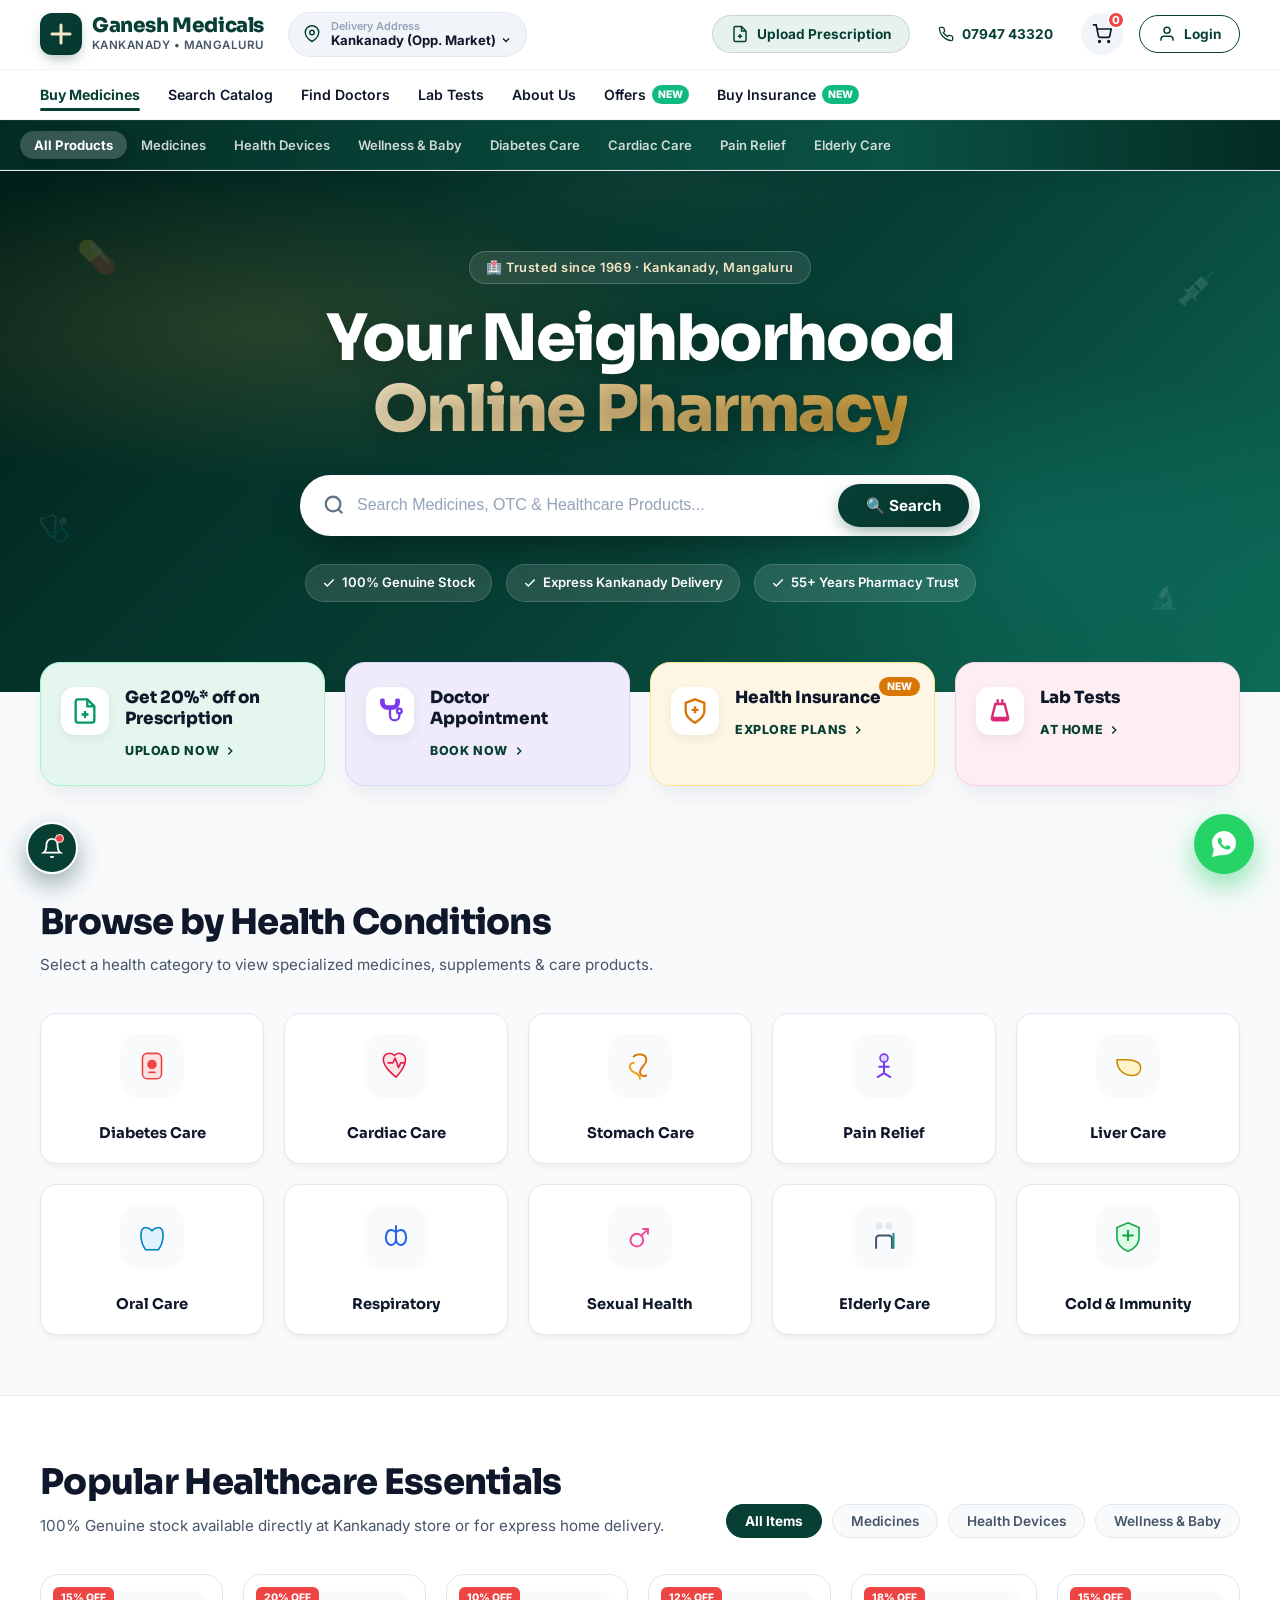
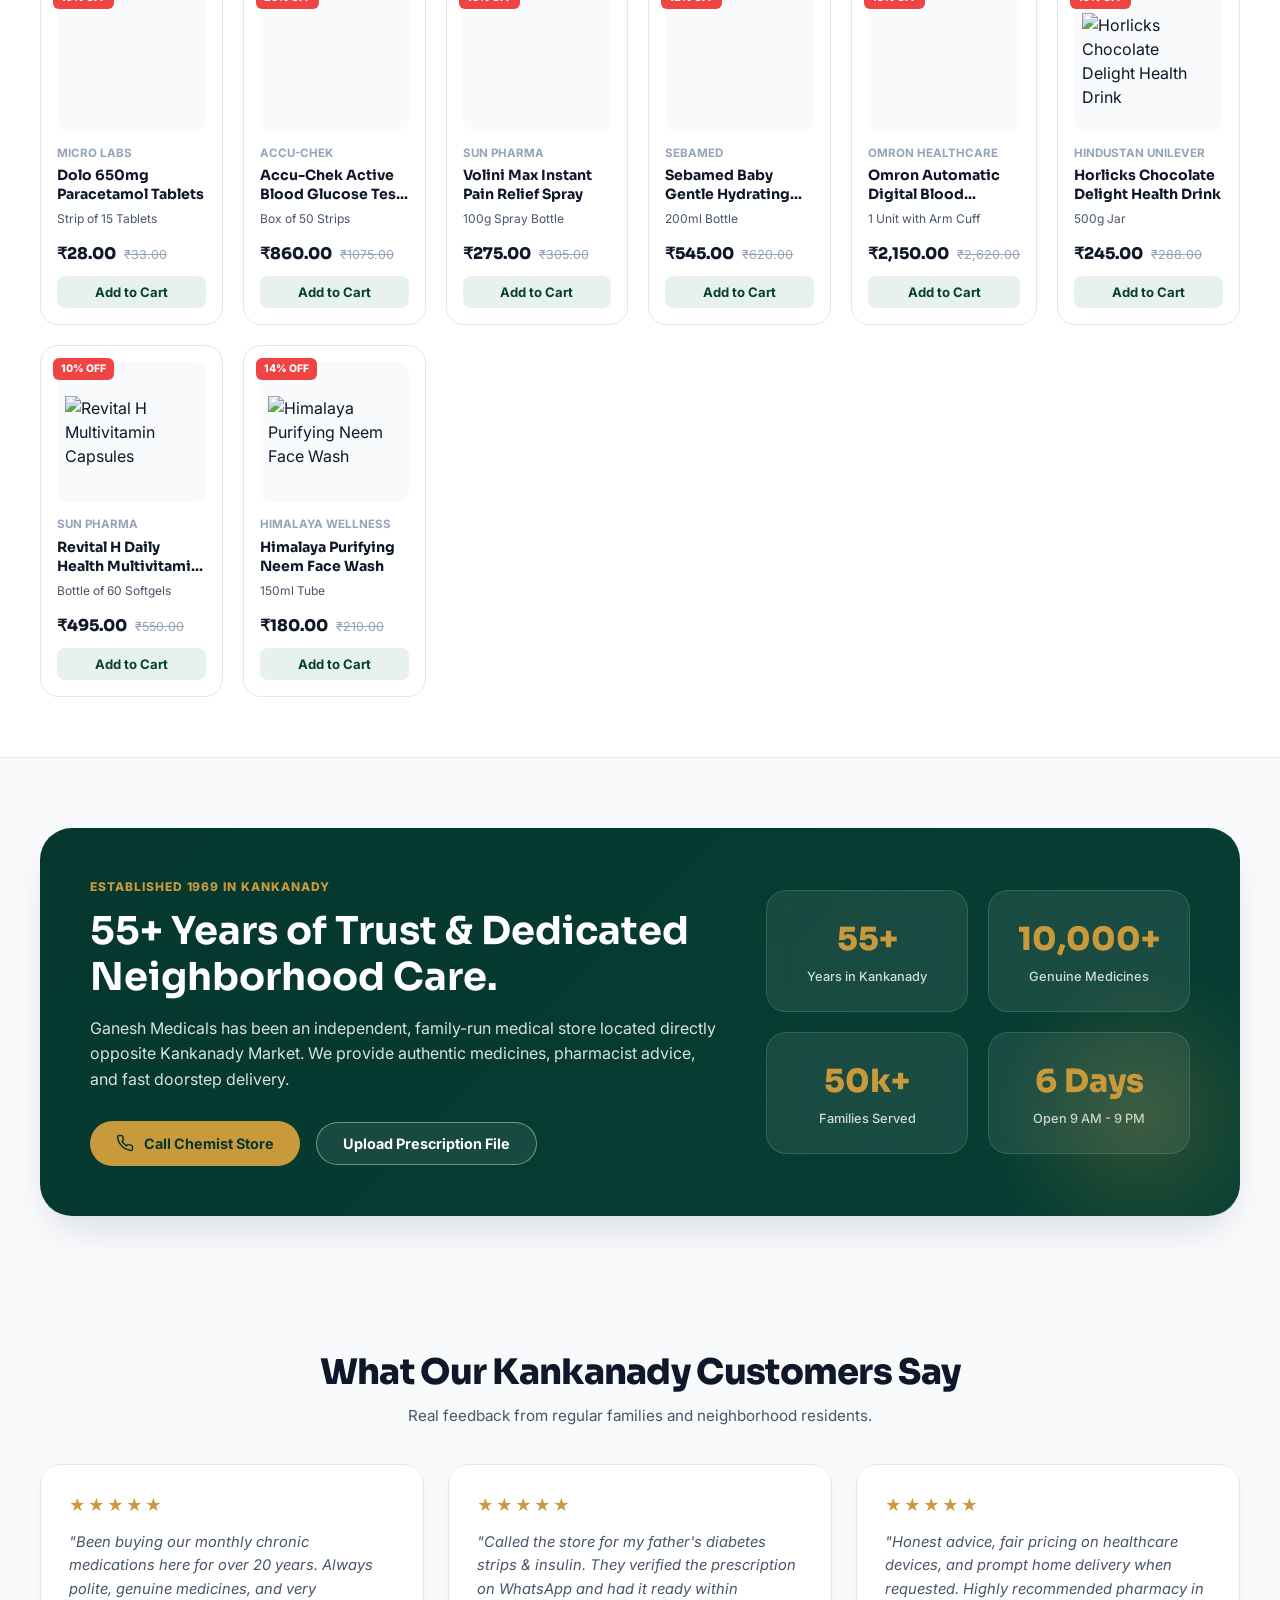
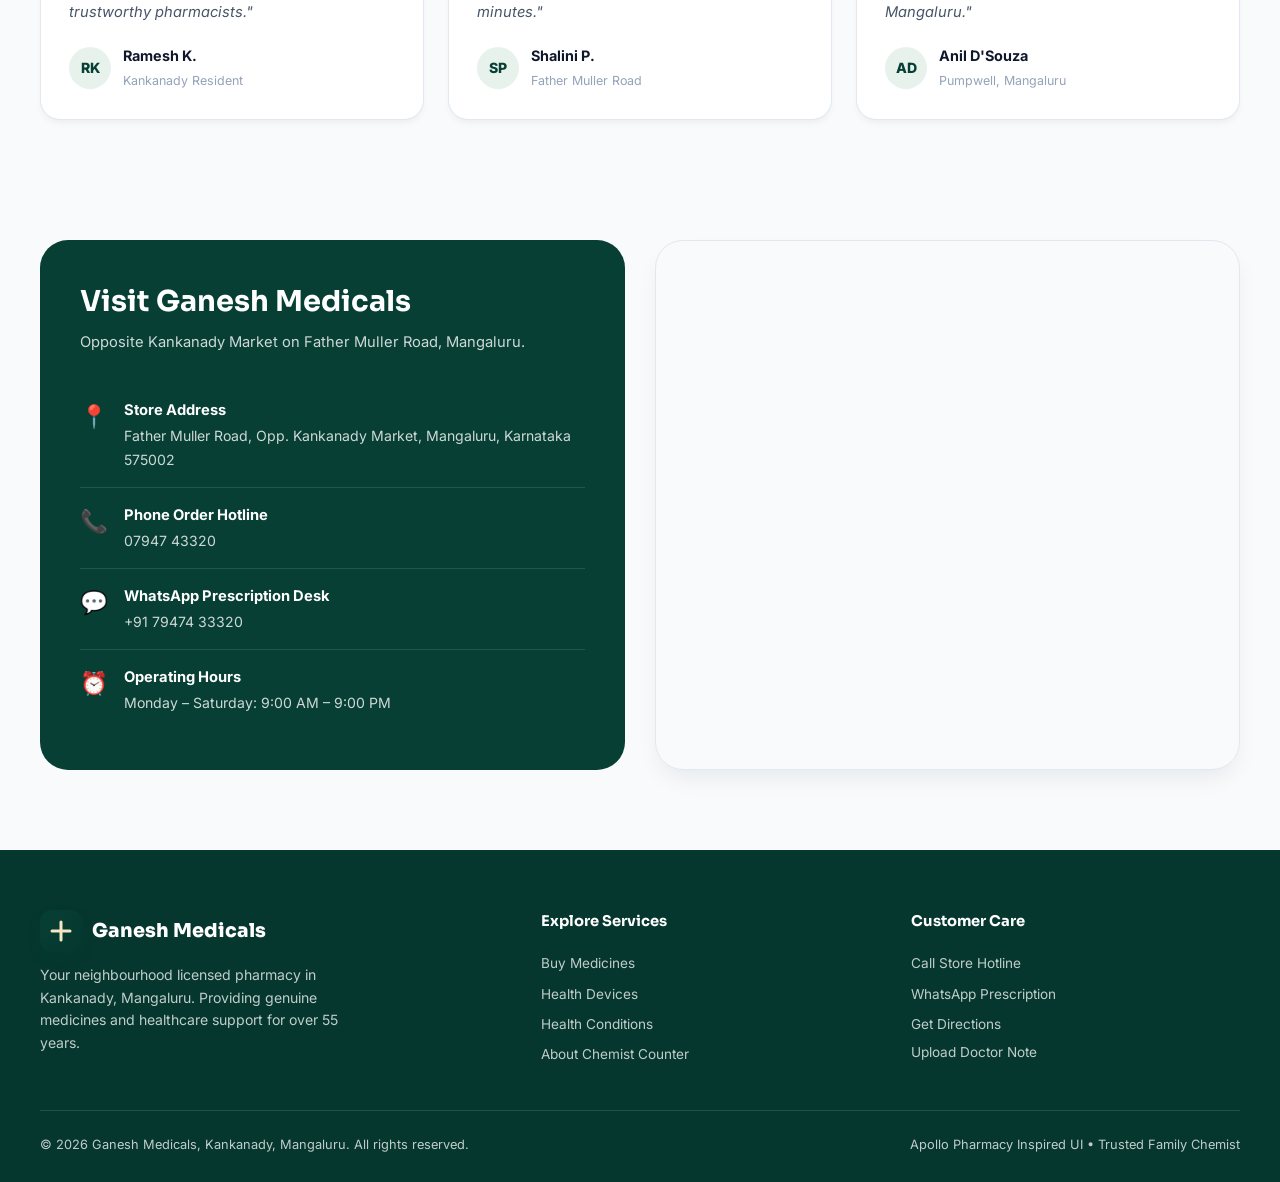
==== index.html @ 4dfae245 "Standalone Ganesh Medicals repository" ====
<!DOCTYPE html>
<html lang="en">
<head>
<meta charset="UTF-8">
<meta name="viewport" content="width=device-width, initial-scale=1.0">
<title>Ganesh Medicals | Online Pharmacy Kankanady, Mangaluru</title>
<meta name="description" content="Ganesh Medicals - Genuine medicines, prescription upload, lab tests & health care essentials in Kankanady, Mangaluru for over 55 years.">
<link rel="preconnect" href="https://fonts.googleapis.com">
<link rel="preconnect" href="https://fonts.gstatic.com" crossorigin>
<link href="https://fonts.googleapis.com/css2?family=Sora:wght@400;500;600;700;800&family=Inter:wght@400;500;600;700&display=swap" rel="stylesheet">
<link rel="stylesheet" href="css/style.css">
</head>
<body>

<!-- Page top scroll progress bar -->
<div class="scroll-progress" id="progress"></div>

<!-- Toast Container for Notifications -->
<div class="toast-container" id="toastContainer"></div>

<!-- ================= TOP HEADER NAVIGATION ================= -->
<header id="siteHeader">
  <!-- Top Utility Bar -->
  <div class="top-nav-bar">
    <div class="container top-nav-container">
      <div class="brand-group">
        <a href="#home" class="logo">
          <div class="logo-mark">
            <svg viewBox="0 0 24 24" fill="none"><path d="M12 3v18M3 12h18" stroke="#F4E6C4" stroke-width="3" stroke-linecap="round"/></svg>
          </div>
          <div class="logo-text">
            <span class="logo-title">Ganesh Medicals</span>
            <span class="logo-subtitle">Kankanady • Mangaluru</span>
          </div>
        </a>

        <!-- Location Dropdown Selector -->
        <button class="location-picker" id="openLocationModalBtn" aria-label="Select Delivery Address">
          <div class="loc-icon">
            <svg width="18" height="18" viewBox="0 0 24 24" fill="none" stroke="currentColor" stroke-width="2"><path d="M21 10c0 7-9 12-9 12s-9-5-9-12a9 9 0 0 1 18 0z"/><circle cx="12" cy="10" r="3"/></svg>
          </div>
          <div class="loc-text">
            <span class="loc-label">Delivery Address</span>
            <span class="loc-value" id="currentLocationName">Kankanady (Opp. Market) <svg width="12" height="12" viewBox="0 0 24 24" fill="none" stroke="currentColor" stroke-width="2.5"><path d="M6 9l6 6 6-6"/></svg></span>
          </div>
        </button>
      </div>

      <!-- Right Header Actions -->
      <div class="header-actions">
        <button class="action-btn upload-rx-head-btn" id="openRxModalBtnTop">
          <svg width="18" height="18" viewBox="0 0 24 24" fill="none" stroke="currentColor" stroke-width="2"><path d="M14 2H6a2 2 0 0 0-2 2v16a2 2 0 0 0 2 2h12a2 2 0 0 0 2-2V8z"/><polyline points="14 2 14 8 20 8"/><line x1="12" y1="18" x2="12" y2="12"/><line x1="9" y1="15" x2="15" y2="15"/></svg>
          <span>Upload Prescription</span>
        </button>

        <a href="tel:07947433320" class="header-phone">
          <svg width="16" height="16" viewBox="0 0 24 24" fill="none" stroke="currentColor" stroke-width="2"><path d="M22 16.92v3a2 2 0 0 1-2.18 2 19.79 19.79 0 0 1-8.63-3.07 19.5 19.5 0 0 1-6-6 19.79 19.79 0 0 1-3.07-8.67A2 2 0 0 1 4.11 2h3a2 2 0 0 1 2 1.72c.127.96.361 1.903.7 2.81a2 2 0 0 1-.45 2.11L8.09 9.91a16 16 0 0 0 6 6l1.27-1.27a2 2 0 0 1 2.11-.45c.907.339 1.85.573 2.81.7A2 2 0 0 1 22 16.92z"/></svg>
          <span>07947 43320</span>
        </a>

        <button class="cart-btn" id="cartBtn" aria-label="Shopping Cart">
          <svg width="20" height="20" viewBox="0 0 24 24" fill="none" stroke="currentColor" stroke-width="2"><circle cx="9" cy="21" r="1"/><circle cx="20" cy="21" r="1"/><path d="M1 1h4l2.68 13.39a2 2 0 0 0 2 1.61h9.72a2 2 0 0 0 2-1.61L23 6H6"/></svg>
          <span class="cart-count" id="cartCount">0</span>
        </button>

        <button class="login-btn" id="loginBtn">
          <svg width="18" height="18" viewBox="0 0 24 24" fill="none" stroke="currentColor" stroke-width="2"><path d="M20 21v-2a4 4 0 0 0-4-4H8a4 4 0 0 0-4 4v2"/><circle cx="12" cy="7" r="4"/></svg>
          <span>Login</span>
        </button>

        <button class="burger" id="burger" aria-label="Toggle Navigation Menu">
          <span></span><span></span><span></span>
        </button>
      </div>
    </div>
  </div>

  <!-- Primary Links Navigation -->
  <div class="main-nav-bar">
    <div class="container">
      <nav class="nav-links" id="navLinks">
        <a href="#home" class="nav-item active">Buy Medicines</a>
        <a href="search.html" class="nav-item">Search Catalog</a>
        <a href="#consult" class="nav-item" id="navDoctorBtn">Find Doctors</a>
        <a href="#labtests" class="nav-item" id="navLabBtn">Lab Tests</a>
        <a href="#whyus" class="nav-item">About Us</a>
        <a href="#offers" class="nav-item" id="navOffersBtn">Offers <span class="badge-pill">New</span></a>
        <a href="#insurance" class="nav-item" id="navInsuranceBtn">Buy Insurance <span class="badge-pill">New</span></a>
      </nav>
    </div>
  </div>

  <!-- Category Sub-Bar Ribbon -->
  <div class="category-strip">
    <div class="container strip-container">
      <div class="strip-scroll" id="stripCategories">
        <button class="strip-item active" data-filter="all">All Products</button>
        <button class="strip-item" data-filter="medicines">Medicines</button>
        <button class="strip-item" data-filter="devices">Health Devices</button>
        <button class="strip-item" data-filter="wellness">Wellness &amp; Baby</button>
        <button class="strip-item" data-filter="Diabetes Care">Diabetes Care</button>
        <button class="strip-item" data-filter="Cardiac Care">Cardiac Care</button>
        <button class="strip-item" data-filter="Pain Relief">Pain Relief</button>
        <button class="strip-item" data-filter="Elderly Care">Elderly Care</button>
      </div>
    </div>
  </div>
</header>


<!-- ================= HERO SECTION ================= -->
<section class="apollo-hero" id="home">
  <div class="hero-bg-overlay"></div>
  <!-- Floating Decorative Pills -->
  <div class="hero-float-pill pill-1">💊</div>
  <div class="hero-float-pill pill-2">🩺</div>
  <div class="hero-float-pill pill-3">💉</div>
  <div class="hero-float-pill pill-4">🔬</div>
  <div class="container hero-container">
    <!-- Center Hero Content & Search -->
    <div class="hero-center-content">
      <div class="hero-eyebrow">🏥 Trusted since 1969 · Kankanady, Mangaluru</div>
      <h1 class="hero-heading">Your Neighborhood<br><span class="hero-heading-accent">Online Pharmacy</span></h1>
      
      <!-- Signature Large Search Bar -->
      <div class="search-box-wrapper">
        <div class="search-input-group">
          <div class="search-icon">
            <svg width="22" height="22" viewBox="0 0 24 24" fill="none" stroke="#64748B" stroke-width="2.5"><circle cx="11" cy="11" r="8"/><line x1="21" y1="21" x2="16.65" y2="16.65"/></svg>
          </div>
          <input type="text" id="medicineSearchInput" autocomplete="off" placeholder="Search Medicines, OTC &amp; Healthcare Products..." aria-label="Search Medicines">
          <button class="search-clear-btn" id="searchClearBtn" style="display:none;" aria-label="Clear Search">&times;</button>
          <button class="search-submit-btn" id="searchSubmitBtn">🔍 Search</button>
        </div>

        <!-- Live Search Autocomplete Popup -->
        <div class="search-dropdown-results" id="searchResultsDrop">
          <div class="search-results-header">Popular Searches</div>
          <div class="search-result-item" data-query="Dolo 650mg Paracetamol">
            <div class="item-icon">💊</div>
            <div class="item-info"><strong>Dolo 650mg Paracetamol</strong><span>Pain &amp; Fever Relief</span></div>
            <span class="item-tag">Prescription</span>
          </div>
          <div class="search-result-item" data-query="Accu-Chek Active Glucose Test Strips">
            <div class="item-icon">💉</div>
            <div class="item-info"><strong>Accu-Chek Sugar Test Strips</strong><span>Diabetes Monitor</span></div>
            <span class="item-tag">Device</span>
          </div>
          <div class="search-result-item" data-query="Volini Max Instant Pain Relief Spray">
            <div class="item-icon">🦵</div>
            <div class="item-info"><strong>Volini Pain Relief Spray</strong><span>Muscle &amp; Joint Care</span></div>
            <span class="item-tag">OTC</span>
          </div>
          <div class="search-result-item" data-query="Horlicks Chocolate Delight Health Drink">
            <div class="item-icon">🥛</div>
            <div class="item-info"><strong>Horlicks Health Drink</strong><span>Nutrition Supplement</span></div>
            <span class="item-tag">Wellness</span>
          </div>
          <div class="search-result-item" data-query="Sebamed Baby Gentle Hydrating Lotion">
            <div class="item-icon">🍼</div>
            <div class="item-info"><strong>Sebamed Baby Lotion 200ml</strong><span>Baby Care</span></div>
            <span class="item-tag">Baby Care</span>
          </div>
        </div>
      </div>

      <!-- Trust Badges Strip -->
      <div class="hero-trust-pills">
        <span class="trust-pill"><svg width="14" height="14" viewBox="0 0 24 24" fill="none" stroke="currentColor" stroke-width="2.5"><polyline points="20 6 9 17 4 12"/></svg> 100% Genuine Stock</span>
        <span class="trust-pill"><svg width="14" height="14" viewBox="0 0 24 24" fill="none" stroke="currentColor" stroke-width="2.5"><polyline points="20 6 9 17 4 12"/></svg> Express Kankanady Delivery</span>
        <span class="trust-pill"><svg width="14" height="14" viewBox="0 0 24 24" fill="none" stroke="currentColor" stroke-width="2.5"><polyline points="20 6 9 17 4 12"/></svg> 55+ Years Pharmacy Trust</span>
      </div>
    </div>

  </div>
</section>


<!-- ================= 4 QUICK ACTION CARDS ================= -->
<section class="quick-actions-section">
  <div class="container">
    <div class="quick-actions-grid">
      
      <!-- Card 1: Upload Prescription (Mint Green) -->
      <div class="qa-card qa-card-mint" id="openRxModalCard">
        <div class="qa-content">
          <div class="qa-icon">
            <svg width="28" height="28" viewBox="0 0 24 24" fill="none" stroke="#059669" stroke-width="2"><path d="M14 2H6a2 2 0 0 0-2 2v16a2 2 0 0 0 2 2h12a2 2 0 0 0 2-2V8z"/><polyline points="14 2 14 8 20 8"/><line x1="12" y1="18" x2="12" y2="12"/><line x1="9" y1="15" x2="15" y2="15"/></svg>
          </div>
          <div class="qa-text">
            <h3>Get 20%* off on Prescription</h3>
            <span class="qa-btn-link">UPLOAD NOW <svg width="14" height="14" viewBox="0 0 24 24" fill="none" stroke="currentColor" stroke-width="2.5"><path d="M9 18l6-6-6-6"/></svg></span>
          </div>
        </div>
      </div>

      <!-- Card 2: Doctor Appointment (Lavender Purple) -->
      <div class="qa-card qa-card-purple" id="doctorConsultCard">
        <div class="qa-content">
          <div class="qa-icon">
            <svg width="28" height="28" viewBox="0 0 24 24" fill="none" stroke="#7C3AED" stroke-width="2"><path d="M4.8 2.3A.3.3 0 0 0 4.5 2.6V5A5 5 0 0 0 9.5 10h5A5 5 0 0 0 19.5 5V2.6a.3.3 0 0 0-.3-.3h-1.4a.3.3 0 0 0-.3.3V5a3 3 0 0 1-3 3h-5a3 3 0 0 1-3-3V2.6a.3.3 0 0 0-.3-.3H4.8z"/><path d="M12 10v6a4 4 0 0 0 8 0v-2"/><circle cx="20" cy="12" r="2"/></svg>
          </div>
          <div class="qa-text">
            <h3>Doctor Appointment</h3>
            <span class="qa-btn-link">BOOK NOW <svg width="14" height="14" viewBox="0 0 24 24" fill="none" stroke="currentColor" stroke-width="2.5"><path d="M9 18l6-6-6-6"/></svg></span>
          </div>
        </div>
      </div>

      <!-- Card 3: Health Insurance (Soft Yellow) -->
      <div class="qa-card qa-card-yellow" id="insuranceCard">
        <div class="qa-content">
          <div class="qa-icon">
            <svg width="28" height="28" viewBox="0 0 24 24" fill="none" stroke="#D97706" stroke-width="2"><path d="M12 22s8-4 8-10V5l-8-3-8 3v7c0 6 8 10 8 10z"/><line x1="12" y1="8" x2="12" y2="14"/><line x1="9" y1="11" x2="15" y2="11"/></svg>
          </div>
          <div class="qa-text">
            <span class="new-tag">New</span>
            <h3>Health Insurance</h3>
            <span class="qa-btn-link">EXPLORE PLANS <svg width="14" height="14" viewBox="0 0 24 24" fill="none" stroke="currentColor" stroke-width="2.5"><path d="M9 18l6-6-6-6"/></svg></span>
          </div>
        </div>
      </div>

      <!-- Card 4: Lab Tests (Soft Pink) -->
      <div class="qa-card qa-card-pink" id="labTestsCard">
        <div class="qa-content">
          <div class="qa-icon">
            <svg width="28" height="28" viewBox="0 0 24 24" fill="none" stroke="#DB2777" stroke-width="2"><path d="M6 18h12M10 2v4M14 2v4M8 6h8l3 12a2 2 0 0 1-2 2H7a2 2 0 0 1-2-2L8 6z"/></svg>
          </div>
          <div class="qa-text">
            <h3>Lab Tests</h3>
            <span class="qa-btn-link">AT HOME <svg width="14" height="14" viewBox="0 0 24 24" fill="none" stroke="currentColor" stroke-width="2.5"><path d="M9 18l6-6-6-6"/></svg></span>
          </div>
        </div>
      </div>

    </div>
  </div>
</section>


<!-- ================= BROWSE BY HEALTH CONDITIONS ================= -->
<section class="conditions-section" id="health-conditions">
  <div class="container">
    <div class="section-title-wrap">
      <h2 class="section-main-heading">Browse by Health Conditions</h2>
      <p class="section-sub-heading">Select a health category to view specialized medicines, supplements &amp; care products.</p>
    </div>

    <div class="conditions-grid">
      <button class="condition-card" data-category="Diabetes Care">
        <div class="cond-icon-box">
          <svg viewBox="0 0 48 48" fill="none"><rect x="12" y="8" width="24" height="32" rx="6" fill="#FEE2E2" stroke="#EF4444" stroke-width="2"/><circle cx="24" cy="22" r="6" fill="#EF4444"/><path d="M20 32h8" stroke="#EF4444" stroke-width="2" stroke-linecap="round"/></svg>
        </div>
        <span class="cond-title">Diabetes Care</span>
      </button>

      <button class="condition-card" data-category="Cardiac Care">
        <div class="cond-icon-box">
          <svg viewBox="0 0 48 48" fill="none"><path d="M24 38S8 26 8 16a8 8 0 0 1 14-5.3A8 8 0 0 1 36 16c0 10-12 22-12 22z" fill="#FFE4E6" stroke="#E11D48" stroke-width="2"/><path d="M14 20h6l3-6 4 12 3-6h4" stroke="#E11D48" stroke-width="2" stroke-linecap="round" stroke-linejoin="round"/></svg>
        </div>
        <span class="cond-title">Cardiac Care</span>
      </button>

      <button class="condition-card" data-category="Stomach Care">
        <div class="cond-icon-box">
          <svg viewBox="0 0 48 48" fill="none"><path d="M16 12c4-4 16-4 16 4 0 8-8 8-8 16 0 4 4 6 8 4" stroke="#D97706" stroke-width="2.5" stroke-linecap="round"/><path d="M16 20c-4 0-6 4-4 8 3 6 12 4 12 12" stroke="#F59E0B" stroke-width="2.5" stroke-linecap="round"/></svg>
        </div>
        <span class="cond-title">Stomach Care</span>
      </button>

      <button class="condition-card" data-category="Pain Relief">
        <div class="cond-icon-box">
          <svg viewBox="0 0 48 48" fill="none"><circle cx="24" cy="14" r="5" fill="#DDD6FE" stroke="#7C3AED" stroke-width="2"/><path d="M24 19v14M18 25l12 0M16 38l8-5 8 5" stroke="#7C3AED" stroke-width="2.5" stroke-linecap="round" stroke-linejoin="round"/></svg>
        </div>
        <span class="cond-title">Pain Relief</span>
      </button>

      <button class="condition-card" data-category="Liver Care">
        <div class="cond-icon-box">
          <svg viewBox="0 0 48 48" fill="none"><path d="M10 16c0 14 10 20 20 20 6 0 10-4 10-10 0-8-12-10-16-10-4 0-14 0-14 0z" fill="#FEF3C7" stroke="#CA8A04" stroke-width="2"/></svg>
        </div>
        <span class="cond-title">Liver Care</span>
      </button>

      <button class="condition-card" data-category="Oral Care">
        <div class="cond-icon-box">
          <svg viewBox="0 0 48 48" fill="none"><path d="M16 12c0 0 4 0 8 4 4-4 8-4 8-4 4 0 6 4 6 10 0 10-6 18-6 18h-16s-6-8-6-18c0-6 2-10 6-10z" fill="#E0F2FE" stroke="#0284C7" stroke-width="2"/></svg>
        </div>
        <span class="cond-title">Oral Care</span>
      </button>

      <button class="condition-card" data-category="Respiratory">
        <div class="cond-icon-box">
          <svg viewBox="0 0 48 48" fill="none"><path d="M24 10v16M24 18c-4-4-10-4-12 2s0 14 6 14 6-8 6-8M24 18c4-4 10-4 12 2s0 14-6 14-6-8-6-8" stroke="#2563EB" stroke-width="2.5" stroke-linecap="round"/></svg>
        </div>
        <span class="cond-title">Respiratory</span>
      </button>

      <button class="condition-card" data-category="Sexual Health">
        <div class="cond-icon-box">
          <svg viewBox="0 0 48 48" fill="none"><circle cx="20" cy="28" r="8" stroke="#EC4899" stroke-width="2.5"/><line x1="26" y1="22" x2="34" y2="14" stroke="#EC4899" stroke-width="2.5"/><polyline points="28 14 34 14 34 20" stroke="#EC4899" stroke-width="2.5" stroke-linecap="round"/></svg>
        </div>
        <span class="cond-title">Sexual Health</span>
      </button>

      <button class="condition-card" data-category="Elderly Care">
        <div class="cond-icon-box">
          <svg viewBox="0 0 48 48" fill="none"><path d="M18 14a4 4 0 1 0 0-8 4 4 0 0 0 0 8zM30 14a4 4 0 1 0 0-8 4 4 0 0 0 0 8z" fill="#E2E8F0"/><path d="M14 38v-12a4 4 0 0 1 4-4h12a4 4 0 0 1 4 4v12" stroke="#475569" stroke-width="2.5" stroke-linecap="round"/><path d="M36 20v18" stroke="#0D9488" stroke-width="2.5" stroke-linecap="round"/></svg>
        </div>
        <span class="cond-title">Elderly Care</span>
      </button>

      <button class="condition-card" data-category="Cold &amp; Immunity">
        <div class="cond-icon-box">
          <svg viewBox="0 0 48 48" fill="none"><path d="M24 6l14 6v12c0 10-8 16-14 18C18 40 10 34 10 24V12l14-6z" fill="#DCFCE7" stroke="#16A34A" stroke-width="2"/><path d="M24 16v12M18 22h12" stroke="#16A34A" stroke-width="2.5" stroke-linecap="round"/></svg>
        </div>
        <span class="cond-title">Cold &amp; Immunity</span>
      </button>
    </div>
  </div>
</section>


<!-- ================= POPULAR MEDICINES & PRODUCTS SHOWCASE ================= -->
<section class="products-section" id="products">
  <div class="container">
    <div class="section-title-wrap flex-title">
      <div>
        <h2 class="section-main-heading">Popular Healthcare Essentials</h2>
        <p class="section-sub-heading">100% Genuine stock available directly at Kankanady store or for express home delivery.</p>
      </div>
      <!-- Filter Tabs -->
      <div class="product-tabs" id="productTabs">
        <button class="tab-btn active" data-filter="all">All Items</button>
        <button class="tab-btn" data-filter="medicines">Medicines</button>
        <button class="tab-btn" data-filter="devices">Health Devices</button>
        <button class="tab-btn" data-filter="wellness">Wellness &amp; Baby</button>
      </div>
    </div>

    <!-- Active Filter Display Pill -->
    <div class="active-filter-bar" id="activeFilterBar" style="display:none;">
      <span>Showing results for: <strong id="activeFilterLabel">All</strong></span>
      <button class="reset-filter-btn" id="resetFilterBtn">Reset Filter &times;</button>
    </div>

    <!-- Product Grid -->
    <div class="products-grid" id="productsGrid">
      
      <!-- Product 1 -->
      <div class="prod-card" data-cat="medicines" data-condition="Pain Relief,Cold &amp; Immunity">
        <div class="prod-badge">15% OFF</div>
        <div class="prod-img">
          <img src="images/dolo650.png" onerror="this.src='https://images.unsplash.com/photo-1584308666744-24d5c474f2ae?w=400&q=80';" alt="Dolo 650mg Paracetamol Tablets" loading="lazy">
        </div>
        <div class="prod-details">
          <span class="prod-brand">Micro Labs</span>
          <h4 class="prod-name">Dolo 650mg Paracetamol Tablets</h4>
          <span class="prod-pack">Strip of 15 Tablets</span>
          <div class="prod-price-row">
            <div class="price-wrap">
              <span class="curr-price">₹28.00</span>
              <span class="old-price">₹33.00</span>
            </div>
            <button class="add-to-cart-btn" data-id="p1" data-name="Dolo 650mg Paracetamol Tablets" data-price="28" data-img="images/dolo650.png" data-brand="Micro Labs">Add to Cart</button>
          </div>
        </div>
      </div>

      <!-- Product 2 -->
      <div class="prod-card" data-cat="devices" data-condition="Diabetes Care">
        <div class="prod-badge">20% OFF</div>
        <div class="prod-img">
          <img src="images/accu_chek.png" onerror="this.src='https://images.unsplash.com/photo-1631549916768-4119b2e5f926?w=400&q=80';" alt="Accu-Chek Active Blood Glucose Test Strips" loading="lazy">
        </div>
        <div class="prod-details">
          <span class="prod-brand">Accu-Chek</span>
          <h4 class="prod-name">Accu-Chek Active Blood Glucose Test Strips</h4>
          <span class="prod-pack">Box of 50 Strips</span>
          <div class="prod-price-row">
            <div class="price-wrap">
              <span class="curr-price">₹860.00</span>
              <span class="old-price">₹1075.00</span>
            </div>
            <button class="add-to-cart-btn" data-id="p2" data-name="Accu-Chek Active Glucose Test Strips" data-price="860" data-img="images/accu_chek.png" data-brand="Accu-Chek">Add to Cart</button>
          </div>
        </div>
      </div>

      <!-- Product 3 -->
      <div class="prod-card" data-cat="medicines" data-condition="Pain Relief">
        <div class="prod-badge">10% OFF</div>
        <div class="prod-img">
          <img src="images/volini.png" onerror="this.src='https://images.unsplash.com/photo-1607613009820-a29f7bb81c04?w=400&q=80';" alt="Volini Max Instant Pain Relief Spray" loading="lazy">
        </div>
        <div class="prod-details">
          <span class="prod-brand">Sun Pharma</span>
          <h4 class="prod-name">Volini Max Instant Pain Relief Spray</h4>
          <span class="prod-pack">100g Spray Bottle</span>
          <div class="prod-price-row">
            <div class="price-wrap">
              <span class="curr-price">₹275.00</span>
              <span class="old-price">₹305.00</span>
            </div>
            <button class="add-to-cart-btn" data-id="p3" data-name="Volini Max Pain Relief Spray" data-price="275" data-img="images/volini.png" data-brand="Sun Pharma">Add to Cart</button>
          </div>
        </div>
      </div>

      <!-- Product 4 -->
      <div class="prod-card" data-cat="wellness" data-condition="Baby Care">
        <div class="prod-badge">12% OFF</div>
        <div class="prod-img">
          <img src="images/sebamed_baby.png" onerror="this.src='https://images.unsplash.com/photo-1556228720-195a672e8a03?w=400&q=80';" alt="Sebamed Baby Gentle Hydrating Lotion" loading="lazy">
        </div>
        <div class="prod-details">
          <span class="prod-brand">Sebamed</span>
          <h4 class="prod-name">Sebamed Baby Gentle Hydrating Lotion</h4>
          <span class="prod-pack">200ml Bottle</span>
          <div class="prod-price-row">
            <div class="price-wrap">
              <span class="curr-price">₹545.00</span>
              <span class="old-price">₹620.00</span>
            </div>
            <button class="add-to-cart-btn" data-id="p4" data-name="Sebamed Baby Gentle Hydrating Lotion" data-price="545" data-img="images/sebamed_baby.png" data-brand="Sebamed">Add to Cart</button>
          </div>
        </div>
      </div>

      <!-- Product 5 -->
      <div class="prod-card" data-cat="devices" data-condition="Cardiac Care,Elderly Care">
        <div class="prod-badge">18% OFF</div>
        <div class="prod-img">
          <img src="images/omron_bp.png" onerror="this.src='https://images.unsplash.com/photo-1576091160399-112ba8d25d1d?w=400&q=80';" alt="Omron Automatic Digital Blood Pressure Monitor" loading="lazy">
        </div>
        <div class="prod-details">
          <span class="prod-brand">Omron Healthcare</span>
          <h4 class="prod-name">Omron Automatic Digital Blood Pressure Monitor</h4>
          <span class="prod-pack">1 Unit with Arm Cuff</span>
          <div class="prod-price-row">
            <div class="price-wrap">
              <span class="curr-price">₹2,150.00</span>
              <span class="old-price">₹2,620.00</span>
            </div>
            <button class="add-to-cart-btn" data-id="p5" data-name="Omron Digital Blood Pressure Monitor" data-price="2150" data-img="images/omron_bp.png" data-brand="Omron">Add to Cart</button>
          </div>
        </div>
      </div>

      <!-- Product 6 -->
      <div class="prod-card" data-cat="wellness" data-condition="Cold &amp; Immunity">
        <div class="prod-badge">15% OFF</div>
        <div class="prod-img">
          <img src="https://images.unsplash.com/photo-1546433178-6260b3773ed0?w=400&q=80" alt="Horlicks Chocolate Delight Health Drink" loading="lazy">
        </div>
        <div class="prod-details">
          <span class="prod-brand">Hindustan Unilever</span>
          <h4 class="prod-name">Horlicks Chocolate Delight Health Drink</h4>
          <span class="prod-pack">500g Jar</span>
          <div class="prod-price-row">
            <div class="price-wrap">
              <span class="curr-price">₹245.00</span>
              <span class="old-price">₹288.00</span>
            </div>
            <button class="add-to-cart-btn" data-id="p6" data-name="Horlicks Chocolate Health Drink 500g" data-price="245" data-img="https://images.unsplash.com/photo-1546433178-6260b3773ed0?w=400&q=80" data-brand="Horlicks">Add to Cart</button>
          </div>
        </div>
      </div>

      <!-- Product 7 -->
      <div class="prod-card" data-cat="wellness" data-condition="Cold &amp; Immunity,Elderly Care">
        <div class="prod-badge">10% OFF</div>
        <div class="prod-img">
          <img src="https://images.unsplash.com/photo-1550572017-edf706daf081?w=400&q=80" alt="Revital H Multivitamin Capsules" loading="lazy">
        </div>
        <div class="prod-details">
          <span class="prod-brand">Sun Pharma</span>
          <h4 class="prod-name">Revital H Daily Health Multivitamin Capsules</h4>
          <span class="prod-pack">Bottle of 60 Softgels</span>
          <div class="prod-price-row">
            <div class="price-wrap">
              <span class="curr-price">₹495.00</span>
              <span class="old-price">₹550.00</span>
            </div>
            <button class="add-to-cart-btn" data-id="p7" data-name="Revital H Multivitamin 60 Softgels" data-price="495" data-img="https://images.unsplash.com/photo-1550572017-edf706daf081?w=400&q=80" data-brand="Sun Pharma">Add to Cart</button>
          </div>
        </div>
      </div>

      <!-- Product 8 -->
      <div class="prod-card" data-cat="wellness" data-condition="Oral Care">
        <div class="prod-badge">14% OFF</div>
        <div class="prod-img">
          <img src="https://images.unsplash.com/photo-1556228720-195a672e8a03?w=400&q=80" alt="Himalaya Purifying Neem Face Wash" loading="lazy">
        </div>
        <div class="prod-details">
          <span class="prod-brand">Himalaya Wellness</span>
          <h4 class="prod-name">Himalaya Purifying Neem Face Wash</h4>
          <span class="prod-pack">150ml Tube</span>
          <div class="prod-price-row">
            <div class="price-wrap">
              <span class="curr-price">₹180.00</span>
              <span class="old-price">₹210.00</span>
            </div>
            <button class="add-to-cart-btn" data-id="p8" data-name="Himalaya Neem Face Wash 150ml" data-price="180" data-img="https://images.unsplash.com/photo-1556228720-195a672e8a03?w=400&q=80" data-brand="Himalaya">Add to Cart</button>
          </div>
        </div>
      </div>

    </div>

    <!-- Empty search result message -->
    <div class="no-results-box" id="noResultsBox" style="display:none;">
      <div class="no-res-icon">🔍</div>
      <h3>No products matched your search</h3>
      <p>Try searching for Paracetamol, Accu-Chek, Volini, Horlicks or select a category tab above.</p>
      <button class="btn btn-gold" id="clearSearchStateBtn">Show All Products</button>
    </div>
  </div>
</section>


<!-- ================= ABOUT & 55+ YEARS TRUST BAND ================= -->
<section class="trust-band-section" id="whyus">
  <div class="container">
    <div class="trust-banner-card">
      <div class="trust-banner-text">
        <span class="eyebrow-light">ESTABLISHED 1969 IN KANKANADY</span>
        <h2>55+ Years of Trust &amp; Dedicated Neighborhood Care.</h2>
        <p>Ganesh Medicals has been an independent, family-run medical store located directly opposite Kankanady Market. We provide authentic medicines, pharmacist advice, and fast doorstep delivery.</p>
        <div class="banner-cta-group">
          <a href="tel:07947433320" class="btn btn-gold">
            <svg width="18" height="18" viewBox="0 0 24 24" fill="none" stroke="currentColor" stroke-width="2"><path d="M22 16.92v3a2 2 0 0 1-2.18 2 19.79 19.79 0 0 1-8.63-3.07 19.5 19.5 0 0 1-6-6 19.79 19.79 0 0 1-3.07-8.67A2 2 0 0 1 4.11 2h3a2 2 0 0 1 2 1.72c.127.96.361 1.903.7 2.81a2 2 0 0 1-.45 2.11L8.09 9.91a16 16 0 0 0 6 6l1.27-1.27a2 2 0 0 1 2.11-.45c.907.339 1.85.573 2.81.7A2 2 0 0 1 22 16.92z"/></svg>
            Call Chemist Store
          </a>
          <button class="btn btn-outline-white" id="openRxModalBtnBanner">
            Upload Prescription File
          </button>
        </div>
      </div>

      <div class="trust-stats-grid">
        <div class="stat-box">
          <strong>55+</strong>
          <span>Years in Kankanady</span>
        </div>
        <div class="stat-box">
          <strong>10,000+</strong>
          <span>Genuine Medicines</span>
        </div>
        <div class="stat-box">
          <strong>50k+</strong>
          <span>Families Served</span>
        </div>
        <div class="stat-box">
          <strong>6 Days</strong>
          <span>Open 9 AM - 9 PM</span>
        </div>
      </div>
    </div>
  </div>
</section>


<!-- ================= TESTIMONIALS ================= -->
<section class="testimonials-section" id="consult">
  <div class="container">
    <div class="section-title-wrap center-text">
      <h2 class="section-main-heading">What Our Kankanady Customers Say</h2>
      <p class="section-sub-heading">Real feedback from regular families and neighborhood residents.</p>
    </div>

    <div class="testi-grid">
      <div class="testi-card">
        <div class="stars">★★★★★</div>
        <p>"Been buying our monthly chronic medications here for over 20 years. Always polite, genuine medicines, and very trustworthy pharmacists."</p>
        <div class="user-info">
          <div class="user-avatar">RK</div>
          <div>
            <strong>Ramesh K.</strong>
            <span>Kankanady Resident</span>
          </div>
        </div>
      </div>

      <div class="testi-card">
        <div class="stars">★★★★★</div>
        <p>"Called the store for my father's diabetes strips &amp; insulin. They verified the prescription on WhatsApp and had it ready within minutes."</p>
        <div class="user-info">
          <div class="user-avatar">SP</div>
          <div>
            <strong>Shalini P.</strong>
            <span>Father Muller Road</span>
          </div>
        </div>
      </div>

      <div class="testi-card">
        <div class="stars">★★★★★</div>
        <p>"Honest advice, fair pricing on healthcare devices, and prompt home delivery when requested. Highly recommended pharmacy in Mangaluru."</p>
        <div class="user-info">
          <div class="user-avatar">AD</div>
          <div>
            <strong>Anil D'Souza</strong>
            <span>Pumpwell, Mangaluru</span>
          </div>
        </div>
      </div>
    </div>
  </div>
</section>


<!-- ================= STORE LOCATION & CONTACT MAP ================= -->
<section class="contact-section" id="contact">
  <div class="container">
    <div class="contact-card-grid">
      
      <!-- Contact Info Card -->
      <div class="contact-info-card">
        <h2>Visit Ganesh Medicals</h2>
        <p class="sub-txt">Opposite Kankanady Market on Father Muller Road, Mangaluru.</p>

        <div class="contact-detail-row">
          <div class="detail-ic">📍</div>
          <div>
            <strong>Store Address</strong>
            <span>Father Muller Road, Opp. Kankanady Market, Mangaluru, Karnataka 575002</span>
          </div>
        </div>

        <div class="contact-detail-row">
          <div class="detail-ic">📞</div>
          <div>
            <strong>Phone Order Hotline</strong>
            <a href="tel:07947433320">07947 43320</a>
          </div>
        </div>

        <div class="contact-detail-row">
          <div class="detail-ic">💬</div>
          <div>
            <strong>WhatsApp Prescription Desk</strong>
            <a href="https://wa.me/917947433320" target="_blank">+91 79474 33320</a>
          </div>
        </div>

        <div class="contact-detail-row">
          <div class="detail-ic">⏰</div>
          <div>
            <strong>Operating Hours</strong>
            <span>Monday – Saturday: 9:00 AM – 9:00 PM</span>
          </div>
        </div>
      </div>

      <!-- Embedded Google Map -->
      <div class="contact-map-card">
        <iframe
          src="https://www.google.com/maps/embed?pb=!1m18!1m12!1m3!1d3889.59041428863!2d74.86054077439557!3d12.86971031710536!2m3!1f0!2f0!3f0!3m2!1i1024!2i768!4f13.1!3m3!1m2!1s0x3ba35a2d8549eea1%3A0xa434eb174a82b5a5!2sGanesh%20Medicals!5e0!3m2!1sen!2sin!4v1786199327071!5m2!1sen!2sin"
          allowfullscreen="" loading="lazy" referrerpolicy="strict-origin-when-cross-origin" title="Ganesh Medicals Location Map">
        </iframe>
      </div>

    </div>
  </div>
</section>


<!-- ================= FOOTER ================= -->
<footer class="site-footer">
  <div class="container">
    <div class="footer-top-grid">
      <div class="footer-brand-col">
        <div class="footer-logo">
          <div class="logo-mark"><svg viewBox="0 0 24 24" fill="none"><path d="M12 3v18M3 12h18" stroke="#F4E6C4" stroke-width="3" stroke-linecap="round"/></svg></div>
          <span>Ganesh Medicals</span>
        </div>
        <p>Your neighbourhood licensed pharmacy in Kankanady, Mangaluru. Providing genuine medicines and healthcare support for over 55 years.</p>
      </div>

      <div class="footer-links-col">
        <h4>Explore Services</h4>
        <a href="#home">Buy Medicines</a>
        <a href="#products">Health Devices</a>
        <a href="#health-conditions">Health Conditions</a>
        <a href="#whyus">About Chemist Counter</a>
      </div>

      <div class="footer-links-col">
        <h4>Customer Care</h4>
        <a href="tel:07947433320">Call Store Hotline</a>
        <a href="https://wa.me/917947433320" target="_blank">WhatsApp Prescription</a>
        <a href="#contact">Get Directions</a>
        <button class="footer-modal-link" id="openRxModalBtnFooter">Upload Doctor Note</button>
      </div>
    </div>

    <div class="footer-bottom-row">
      <span>© 2026 Ganesh Medicals, Kankanady, Mangaluru. All rights reserved.</span>
      <span>Apollo Pharmacy Inspired UI • Trusted Family Chemist</span>
    </div>
  </div>
</footer>


<!-- ================= SLIDE-OVER SHOPPING CART DRAWER ================= -->
<div class="cart-drawer-overlay" id="cartDrawerOverlay">
  <div class="cart-drawer" id="cartDrawer">
    <div class="cart-header">
      <div class="cart-title-wrap">
        <svg width="22" height="22" viewBox="0 0 24 24" fill="none" stroke="currentColor" stroke-width="2"><circle cx="9" cy="21" r="1"/><circle cx="20" cy="21" r="1"/><path d="M1 1h4l2.68 13.39a2 2 0 0 0 2 1.61h9.72a2 2 0 0 0 2-1.61L23 6H6"/></svg>
        <h3>Your Shopping Cart</h3>
      </div>
      <button class="cart-close-btn" id="closeCartBtn">&times;</button>
    </div>

    <div class="cart-body" id="cartBody">
      <div class="cart-empty-state" id="cartEmptyState">
        <div class="empty-cart-ic">🛒</div>
        <h4>Your cart is empty</h4>
        <p>Browse our products and add items to your cart.</p>
        <button class="btn btn-gold" id="startShoppingBtn">Explore Medicines</button>
      </div>

      <div class="cart-items-list" id="cartItemsList"></div>
    </div>

    <div class="cart-footer" id="cartFooter" style="display:none;">
      <div class="cart-summary-row">
        <span>Subtotal</span>
        <strong id="cartSubtotal">₹0.00</strong>
      </div>
      <div class="cart-summary-row">
        <span>Kankanady Store Delivery</span>
        <strong class="free-delivery">FREE</strong>
      </div>
      <div class="cart-summary-row total-row">
        <span>Grand Total</span>
        <strong id="cartGrandTotal">₹0.00</strong>
      </div>

      <button class="btn btn-submit-wa" id="checkoutWaBtn">
        <svg width="20" height="20" viewBox="0 0 32 32" fill="#FFFFFF"><path d="M16.001 3C9.373 3 4 8.373 4 15c0 2.348.687 4.53 1.872 6.37L4 29l7.86-1.834A11.93 11.93 0 0 0 16.001 27C22.63 27 28 21.63 28 15S22.63 3 16.001 3zm6.44 16.94c-.27.76-1.57 1.46-2.16 1.55-.55.08-1.24.12-2-.12-.46-.14-1.05-.34-1.8-.66-3.17-1.37-5.24-4.55-5.4-4.76-.16-.21-1.29-1.71-1.29-3.26s.81-2.31 1.1-2.62c.29-.31.63-.39.84-.39.21 0 .42 0 .6.01.19.01.45-.07.7.54.27.65.9 2.2.98 2.36.08.16.13.35.03.56-.1.21-.16.34-.31.52-.16.18-.33.4-.47.54-.16.16-.32.33-.14.64.19.31.83 1.37 1.78 2.22 1.22 1.09 2.25 1.43 2.56 1.59.31.16.49.14.67-.05.19-.19.79-.92.99-1.24.21-.31.42-.26.7-.16.29.1 1.83.87 2.14 1.03.32.16.53.24.6.37.08.14.08.79-.19 1.54z"/></svg>
        Order via WhatsApp
      </button>
    </div>
  </div>
</div>


<!-- ================= PRESCRIPTION UPLOAD MODAL ================= -->
<div class="modal-overlay" id="rxModalOverlay">
  <div class="modal-card">
    <button class="modal-close-btn" id="closeRxModalBtn">&times;</button>
    <div class="modal-header">
      <div class="modal-icon">📄</div>
      <div>
        <h3>Upload Doctor Prescription</h3>
        <p>Send your Rx photo directly to Ganesh Medicals pharmacists for instant order preparation.</p>
      </div>
    </div>

    <form id="rxUploadForm" onsubmit="return false;">
      <div class="upload-dropzone" id="dropzone">
        <input type="file" id="rxFileInput" accept="image/*,.pdf" style="display:none;">
        <svg width="40" height="40" viewBox="0 0 24 24" fill="none" stroke="#0D9488" stroke-width="2"><path d="M21 15v4a2 2 0 0 1-2 2H5a2 2 0 0 1-2-2v-4"/><polyline points="17 8 12 3 7 8"/><line x1="12" y1="3" x2="12" y2="15"/></svg>
        <p><strong>Click to browse</strong> or drag and drop prescription image/PDF here</p>
        <span id="fileSelectedName" class="file-name-preview">Supported formats: JPG, PNG, PDF</span>
      </div>

      <div class="form-group">
        <label for="custName">Patient Name</label>
        <input type="text" id="custName" placeholder="Enter patient full name" required>
      </div>

      <div class="form-group">
        <label for="custPhone">Mobile Number (WhatsApp)</label>
        <input type="tel" id="custPhone" placeholder="Enter 10-digit mobile number" required>
      </div>

      <div class="form-group">
        <label for="custLoc">Delivery Location in Mangaluru</label>
        <select id="custLoc">
          <option value="Kankanady (Opp. Market)">Kankanady (Opp. Market)</option>
          <option value="Pumpwell">Pumpwell</option>
          <option value="Statebank / Hampankatta">Statebank / Hampankatta</option>
          <option value="Falnir">Falnir</option>
          <option value="Valencia / Bendorewell">Valencia / Bendorewell</option>
          <option value="Father Muller Road">Father Muller Road</option>
        </select>
      </div>

      <button type="submit" class="btn btn-submit-rx" id="submitRxBtn">
        Send Order to Pharmacist via WhatsApp
      </button>
    </form>
  </div>
</div>


<!-- ================= DOCTOR APPOINTMENT MODAL ================= -->
<div class="modal-overlay" id="doctorModalOverlay">
  <div class="modal-card">
    <button class="modal-close-btn" id="closeDoctorModalBtn">&times;</button>
    <div class="modal-header">
      <div class="modal-icon">🩺</div>
      <div>
        <h3>Book Doctor Consultation</h3>
        <p>Schedule a tele-consultation or clinic visit with leading doctors in Mangaluru.</p>
      </div>
    </div>

    <form id="doctorBookingForm" onsubmit="return false;">
      <div class="form-group">
        <label for="docSpecialty">Select Specialty</label>
        <select id="docSpecialty" required>
          <option value="General Physician / Internal Medicine">General Physician</option>
          <option value="Diabetologist / Endocrinology">Diabetologist</option>
          <option value="Cardiologist">Cardiologist</option>
          <option value="Dermatologist &amp; Skin Care">Dermatologist</option>
          <option value="Pediatrician (Child Specialist)">Pediatrician</option>
        </select>
      </div>

      <div class="form-group">
        <label for="docPatientName">Patient Full Name</label>
        <input type="text" id="docPatientName" placeholder="Enter patient name" required>
      </div>

      <div class="form-group">
        <label for="docPatientPhone">Mobile Phone</label>
        <input type="tel" id="docPatientPhone" placeholder="Enter contact number" required>
      </div>

      <div class="form-group">
        <label for="docPreferredDate">Preferred Date</label>
        <input type="date" id="docPreferredDate" required>
      </div>

      <button type="submit" class="btn btn-gold full-width-btn">Confirm Doctor Appointment Request</button>
    </form>
  </div>
</div>


<!-- ================= LAB TEST BOOKING MODAL ================= -->
<div class="modal-overlay" id="labTestModalOverlay">
  <div class="modal-card">
    <button class="modal-close-btn" id="closeLabTestModalBtn">&times;</button>
    <div class="modal-header">
      <div class="modal-icon">🔬</div>
      <div>
        <h3>Book Home Sample Collection</h3>
        <p>NABL-certified diagnostic lab tests at home in Kankanady, Pumpwell &amp; Mangaluru.</p>
      </div>
    </div>

    <form id="labBookingForm" onsubmit="return false;">
      <div class="form-group">
        <label for="labPackage">Select Test Package</label>
        <select id="labPackage" required>
          <option value="Full Body Health Checkup (64 Parameters) - ₹999">Full Body Health Checkup - ₹999</option>
          <option value="Diabetes Profile (HbA1c + Fasting Sugar) - ₹399">Diabetes Profile - ₹399</option>
          <option value="Lipid Profile &amp; Cardiac Risk - ₹499">Lipid Profile - ₹499</option>
          <option value="Thyroid Profile (T3, T4, TSH) - ₹299">Thyroid Profile - ₹299</option>
          <option value="Vitamin D3 &amp; Vitamin B12 Duo - ₹799">Vitamin D3 &amp; B12 - ₹799</option>
        </select>
      </div>

      <div class="form-group">
        <label for="labPatientName">Patient Name</label>
        <input type="text" id="labPatientName" placeholder="Enter patient name" required>
      </div>

      <div class="form-group">
        <label for="labPhone">Contact Phone Number</label>
        <input type="tel" id="labPhone" placeholder="Enter mobile number" required>
      </div>

      <div class="form-group">
        <label for="labAddress">Home Address for Collection</label>
        <input type="text" id="labAddress" placeholder="Street name, landmark &amp; locality" required>
      </div>

      <button type="submit" class="btn btn-gold full-width-btn">Schedule Home Sample Collection</button>
    </form>
  </div>
</div>


<!-- ================= HEALTH INSURANCE MODAL ================= -->
<div class="modal-overlay" id="insuranceModalOverlay">
  <div class="modal-card">
    <button class="modal-close-btn" id="closeInsuranceModalBtn">&times;</button>
    <div class="modal-header">
      <div class="modal-icon">🛡️</div>
      <div>
        <h3>Health Insurance &amp; Cashless Assistance</h3>
        <p>We provide GST-compliant 80D tax invoices and cashless claim documentation for prescription orders.</p>
      </div>
    </div>

    <div class="modal-info-box">
      <div class="info-item">
        <strong>📄 80D Tax Exemption Invoices</strong>
        <span>All medicine purchases come with itemized GST invoices eligible for tax benefits.</span>
      </div>
      <div class="info-item">
        <strong>🏥 Cashless Hospitalization Support</strong>
        <span>Partnered with major TPA health insurance networks across Mangaluru hospitals.</span>
      </div>
    </div>

    <form id="insuranceInquiryForm" onsubmit="return false;">
      <div class="form-group">
        <label for="insName">Your Name</label>
        <input type="text" id="insName" placeholder="Enter your full name" required>
      </div>
      <div class="form-group">
        <label for="insPhone">Phone Number</label>
        <input type="tel" id="insPhone" placeholder="Enter mobile number" required>
      </div>
      <button type="submit" class="btn btn-gold full-width-btn">Submit Insurance Inquiry</button>
    </form>
  </div>
</div>


<!-- ================= OFFERS & NOTIFICATIONS MODAL ================= -->
<div class="modal-overlay" id="offersModalOverlay">
  <div class="modal-card">
    <button class="modal-close-btn" id="closeOffersModalBtn">&times;</button>
    <div class="modal-header">
      <div class="modal-icon">🎁</div>
      <div>
        <h3>Special Pharmacy Offers &amp; Discounts</h3>
        <p>Save extra on genuine medicines and healthcare essentials at Ganesh Medicals.</p>
      </div>
    </div>

    <div class="offers-list">
      <div class="offer-card">
        <div class="offer-badge">20% OFF</div>
        <div>
          <strong>Prescription Upload Offer</strong>
          <p>Upload your doctor's prescription today and get flat 20% discount on chronic medications.</p>
          <span class="code-pill">CODE: RXSAVE20</span>
        </div>
      </div>

      <div class="offer-card">
        <div class="offer-badge">FREE DELIVERY</div>
        <div>
          <strong>Kankanady Neighborhood Delivery</strong>
          <p>Free doorstep delivery on orders above ₹300 in Kankanady, Pumpwell &amp; Muller Road.</p>
          <span class="code-pill">AUTO-APPLIED</span>
        </div>
      </div>
    </div>
  </div>
</div>


<!-- ================= LOCATION PICKER MODAL ================= -->
<div class="modal-overlay" id="locationModalOverlay">
  <div class="modal-card">
    <button class="modal-close-btn" id="closeLocationModalBtn">&times;</button>
    <div class="modal-header">
      <div class="modal-icon">📍</div>
      <div>
        <h3>Select Delivery Address</h3>
        <p>Choose your area in Mangaluru for store pickup or local home delivery.</p>
      </div>
    </div>

    <div class="location-list">
      <button class="location-item-btn active" data-loc="Kankanady (Opp. Market)">
        <strong>Kankanady</strong>
        <span>Opp. Kankanady Market, PIN 575002</span>
      </button>
      <button class="location-item-btn" data-loc="Father Muller Road">
        <strong>Father Muller Road</strong>
        <span>Near Hospital Campus, PIN 575002</span>
      </button>
      <button class="location-item-btn" data-loc="Pumpwell Junction">
        <strong>Pumpwell Junction</strong>
        <span>Highway Circle Area, Mangaluru</span>
      </button>
      <button class="location-item-btn" data-loc="Falnir &amp; Attavar">
        <strong>Falnir &amp; Attavar</strong>
        <span>Residential Area, Mangaluru</span>
      </button>
      <button class="location-item-btn" data-loc="Valencia / Bendorewell">
        <strong>Valencia &amp; Bendorewell</strong>
        <span>Mangaluru Central</span>
      </button>
    </div>
  </div>
</div>


<!-- ================= LOGIN / REGISTER MODAL ================= -->
<div class="modal-overlay" id="loginModalOverlay">
  <div class="modal-card">
    <button class="modal-close-btn" id="closeLoginModalBtn">&times;</button>
    <div class="modal-header">
      <div class="modal-icon">👤</div>
      <div>
        <h3>Customer Login</h3>
        <p>Log in to access your order history, prescription uploads &amp; reward points.</p>
      </div>
    </div>

    <form id="loginForm" onsubmit="return false;">
      <div class="form-group">
        <label for="loginPhone">Mobile Number</label>
        <input type="tel" id="loginPhone" placeholder="Enter 10-digit mobile number" required>
      </div>
      <button type="submit" class="btn btn-gold full-width-btn">Get OTP &amp; Login</button>
    </form>
  </div>
</div>


<!-- ================= FLOATING ACTION BUTTONS ================= -->

<!-- Bottom-Right WhatsApp Floating Widget -->
<a href="https://wa.me/917947433320" target="_blank" class="wa-float" aria-label="Chat on WhatsApp with Ganesh Medicals">
  <svg viewBox="0 0 32 32"><path d="M16.001 3C9.373 3 4 8.373 4 15c0 2.348.687 4.53 1.872 6.37L4 29l7.86-1.834A11.93 11.93 0 0 0 16.001 27C22.63 27 28 21.63 28 15S22.63 3 16.001 3zm6.44 16.94c-.27.76-1.57 1.46-2.16 1.55-.55.08-1.24.12-2-.12-.46-.14-1.05-.34-1.8-.66-3.17-1.37-5.24-4.55-5.4-4.76-.16-.21-1.29-1.71-1.29-3.26s.81-2.31 1.1-2.62c.29-.31.63-.39.84-.39.21 0 .42 0 .6.01.19.01.45-.07.7.54.27.65.9 2.2.98 2.36.08.16.13.35.03.56-.1.21-.16.34-.31.52-.16.18-.33.4-.47.54-.16.16-.32.33-.14.64.19.31.83 1.37 1.78 2.22 1.22 1.09 2.25 1.43 2.56 1.59.31.16.49.14.67-.05.19-.19.79-.92.99-1.24.21-.31.42-.26.7-.16.29.1 1.83.87 2.14 1.03.32.16.53.24.6.37.08.14.08.79-.19 1.54z"/></svg>
</a>

<!-- Bottom-Left Notification Bell Floating Widget -->
<button class="bell-float" id="bellFloatBtn" aria-label="Notifications &amp; Offers">
  <svg width="22" height="22" viewBox="0 0 24 24" fill="none" stroke="#FFFFFF" stroke-width="2"><path d="M18 8A6 6 0 0 0 6 8c0 7-3 9-3 9h18s-3-2-3-9"/><path d="M13.73 21a2 2 0 0 1-3.46 0"/></svg>
  <span class="bell-dot"></span>
</button>

<script src="js/script.js"></script>
</body>
</html>
---- css/style.css ----
/* =========================================================
   GANESH MEDICALS — APOLLO PHARMACY REDESIGN STYLESHEET
   1. Design System & Variables
   2. Header & Navigation System
   3. Apollo Style Dark Teal Hero & Live Search
   4. Quick Action Pastel Cards Grid
   5. Browse by Health Conditions Grid
   6. Popular Products & Healthcare Showcase
   7. 55+ Years Legacy Trust Banner
   8. Testimonials & Customer Reviews
   9. Contact Info & Google Map Section
   10. Modals (Rx Upload & Location Picker)
   11. Footer & Floating Action Widgets
   12. Responsive Design (Mobile & Laptop Views)
   ========================================================= */

/* ================= 1. VARIABLES & RESET ================= */
:root {
  --teal-deep: #05372E;
  --teal-main: #073F34;
  --teal-mid: #0D9488;
  --teal-light: #E7F2ED;
  --gold: #C99A3B;
  --gold-light: #F4E6C4;
  
  --bg-page: #F8FAFC;
  --card-bg: #FFFFFF;
  --ink-primary: #0F172A;
  --ink-secondary: #475569;
  --ink-muted: #94A3B8;
  
  --line-color: #E2E8F0;
  --shadow-sm: 0 4px 6px -1px rgba(0,0,0,0.05);
  --shadow-md: 0 12px 24px -6px rgba(15,23,42,0.08);
  --shadow-lg: 0 20px 40px -12px rgba(15,23,42,0.14);

  /* Pastel Card Colors */
  --mint-bg: #E4F6ED;
  --mint-border: #A7F3D0;
  --purple-bg: #F0EBFA;
  --purple-border: #DDD6FE;
  --yellow-bg: #FEF6E4;
  --yellow-border: #FDE68A;
  --pink-bg: #FDEEF2;
  --pink-border: #FBCFE8;
}

*, *::before, *::after {
  margin: 0;
  padding: 0;
  box-sizing: border-box;
}

html {
  scroll-behavior: smooth;
  font-size: 16px;
}

body {
  font-family: 'Inter', system-ui, -apple-system, sans-serif;
  background-color: var(--bg-page);
  color: var(--ink-primary);
  line-height: 1.5;
  overflow-x: hidden;
  -webkit-font-smoothing: antialiased;
}

h1, h2, h3, h4, h5, h6, .display-font {
  font-family: 'Sora', system-ui, -apple-system, sans-serif;
  font-weight: 700;
  color: var(--ink-primary);
}

a {
  text-decoration: none;
  color: inherit;
}

button {
  font-family: inherit;
  border: none;
  background: none;
  cursor: pointer;
}

img {
  max-width: 100%;
  display: block;
}

.container {
  width: 100%;
  max-width: 1240px;
  margin: 0 auto;
  padding: 0 20px;
}

/* Scroll Progress Bar */
.scroll-progress {
  position: fixed;
  top: 0;
  left: 0;
  height: 3px;
  background: linear-gradient(90deg, var(--gold), var(--teal-mid));
  z-index: 1200;
  width: 0%;
  transition: width 0.1s linear;
}


/* ================= 2. HEADER & NAVIGATION ================= */
#siteHeader {
  position: sticky;
  top: 0;
  left: 0;
  right: 0;
  z-index: 1000;
  background: #FFFFFF;
  box-shadow: 0 4px 20px rgba(0,0,0,0.06);
  border-bottom: 1px solid var(--line-color);
  transition: transform 0.3s ease;
}

/* Top Utility Bar */
.top-nav-bar {
  padding: 12px 0;
  border-bottom: 1px solid #F1F5F9;
}
.top-nav-container {
  display: flex;
  align-items: center;
  justify-content: space-between;
  gap: 20px;
}

.brand-group {
  display: flex;
  align-items: center;
  gap: 24px;
}

.logo {
  display: flex;
  align-items: center;
  gap: 10px;
}

.logo-mark {
  width: 42px;
  height: 42px;
  border-radius: 12px;
  background: linear-gradient(135deg, var(--teal-main), var(--teal-deep));
  display: flex;
  align-items: center;
  justify-content: center;
  box-shadow: 0 6px 14px -4px rgba(7,63,52,0.4);
}
.logo-mark svg {
  width: 24px;
  height: 24px;
}

.logo-text {
  display: flex;
  flex-direction: column;
}
.logo-title {
  font-family: 'Sora', sans-serif;
  font-weight: 800;
  font-size: 1.25rem;
  color: var(--teal-main);
  line-height: 1.1;
  letter-spacing: -0.02em;
}
.logo-subtitle {
  font-size: 0.72rem;
  font-weight: 600;
  color: var(--ink-secondary);
  letter-spacing: 0.04em;
  text-transform: uppercase;
}

/* Location Selector */
.location-picker {
  display: flex;
  align-items: center;
  gap: 10px;
  background: #F1F5F9;
  padding: 8px 14px;
  border-radius: 100px;
  border: 1px solid #E2E8F0;
  transition: all 0.2s ease;
}
.location-picker:hover {
  background: #E2E8F0;
  border-color: #CBD5E1;
}
.loc-icon {
  color: var(--teal-main);
  display: flex;
  align-items: center;
}
.loc-text {
  display: flex;
  flex-direction: column;
  align-items: flex-start;
}
.loc-label {
  font-size: 0.68rem;
  color: var(--ink-muted);
  font-weight: 600;
  line-height: 1;
}
.loc-value {
  font-size: 0.82rem;
  font-weight: 700;
  color: var(--ink-primary);
  display: flex;
  align-items: center;
  gap: 4px;
}

/* Header Actions Right */
.header-actions {
  display: flex;
  align-items: center;
  gap: 16px;
}

.upload-rx-head-btn {
  background: var(--teal-light);
  color: var(--teal-main);
  padding: 9px 18px;
  border-radius: 100px;
  font-weight: 700;
  font-size: 0.85rem;
  display: flex;
  align-items: center;
  gap: 8px;
  border: 1px solid rgba(7,63,52,0.15);
  transition: all 0.25s ease;
}
.upload-rx-head-btn:hover {
  background: var(--teal-main);
  color: #FFFFFF;
  box-shadow: 0 6px 16px -4px rgba(7,63,52,0.4);
}

.header-phone {
  display: flex;
  align-items: center;
  gap: 8px;
  font-weight: 700;
  font-size: 0.85rem;
  color: var(--teal-main);
  padding: 8px 12px;
  border-radius: 8px;
  transition: background 0.2s ease;
}
.header-phone:hover {
  background: #F1F5F9;
}

.cart-btn {
  position: relative;
  width: 42px;
  height: 42px;
  border-radius: 50%;
  background: #F1F5F9;
  display: flex;
  align-items: center;
  justify-content: center;
  color: var(--ink-primary);
  transition: all 0.2s ease;
}
.cart-btn:hover {
  background: var(--teal-light);
  color: var(--teal-main);
}
.cart-count {
  position: absolute;
  top: -2px;
  right: -2px;
  background: #EF4444;
  color: #FFFFFF;
  font-size: 0.7rem;
  font-weight: 800;
  width: 18px;
  height: 18px;
  border-radius: 50%;
  display: flex;
  align-items: center;
  justify-content: center;
  border: 2px solid #FFFFFF;
}

.login-btn {
  display: flex;
  align-items: center;
  gap: 8px;
  padding: 9px 18px;
  border-radius: 100px;
  border: 1.5px solid var(--teal-main);
  color: var(--teal-main);
  font-weight: 700;
  font-size: 0.85rem;
  transition: all 0.2s ease;
}
.login-btn:hover {
  background: var(--teal-main);
  color: #FFFFFF;
}

.burger {
  display: none;
  flex-direction: column;
  gap: 5px;
  padding: 4px;
}
.burger span {
  width: 24px;
  height: 2.5px;
  background: var(--teal-main);
  border-radius: 2px;
  transition: all 0.3s ease;
}

/* Primary Main Links Bar */
.main-nav-bar {
  background: #FFFFFF;
  padding: 8px 0;
  border-bottom: 1px solid #F1F5F9;
}
.nav-links {
  display: flex;
  align-items: center;
  gap: 28px;
  overflow-x: auto;
  scrollbar-width: none;
}
.nav-links::-webkit-scrollbar {
  display: none;
}
.nav-links a {
  font-weight: 600;
  font-size: 0.88rem;
  color: var(--ink-primary);
  white-space: nowrap;
  padding: 6px 0;
  position: relative;
  display: inline-flex;
  align-items: center;
  gap: 6px;
  transition: color 0.2s ease;
}
.nav-links a:hover,
.nav-links a.active {
  color: var(--teal-main);
  font-weight: 700;
}
.nav-links a.active::after {
  content: '';
  position: absolute;
  bottom: 0;
  left: 0;
  right: 0;
  height: 2.5px;
  background: var(--teal-main);
  border-radius: 2px;
}

.badge-pill {
  background: #10B981;
  color: #FFFFFF;
  font-size: 0.65rem;
  font-weight: 800;
  padding: 2px 6px;
  border-radius: 100px;
  text-transform: uppercase;
}

/* Category Strip — Marquee Auto-Scroll */
.category-strip {
  background: linear-gradient(90deg, #032b23 0%, #073F34 30%, #0a5243 70%, #032b23 100%);
  padding: 0;
  border-top: 1px solid rgba(255,255,255,0.06);
  border-bottom: 1px solid rgba(255,255,255,0.06);
  overflow: hidden;
}
.strip-container {
  overflow: hidden;
  padding: 0;
}
.strip-scroll {
  display: flex;
  align-items: center;
  gap: 0;
  animation: marqueeSlide 28s linear infinite;
  white-space: nowrap;
  width: max-content;
  padding: 10px 0;
}
.strip-scroll:hover {
  animation-play-state: paused;
}
@keyframes marqueeSlide {
  0% { transform: translateX(0); }
  100% { transform: translateX(-50%); }
}
.strip-item {
  color: rgba(255,255,255,0.85);
  font-size: 0.82rem;
  font-weight: 600;
  padding: 6px 14px;
  border-radius: 100px;
  background: rgba(255,255,255,0.08);
  transition: all 0.2s ease;
  flex-shrink: 0;
}
.strip-item:hover,
.strip-item.active {
  background: #FFFFFF;
  color: var(--teal-main);
  font-weight: 700;
  box-shadow: 0 4px 12px rgba(0,0,0,0.15);
}


/* ================= 3. PREMIUM HERO & SEARCH ================= */
.apollo-hero {
  background:
    linear-gradient(135deg, #021f18 0%, #04332a 30%, #073F34 55%, #0a5243 75%, #0d6b57 100%);
  position: relative;
  padding: 80px 0 90px;
  color: #FFFFFF;
  overflow: hidden;
}
.hero-bg-overlay {
  position: absolute;
  inset: 0;
  background-image:
    radial-gradient(ellipse 60% 50% at 20% 30%, rgba(201,154,59,0.18) 0%, transparent 60%),
    radial-gradient(ellipse 50% 60% at 80% 70%, rgba(13,148,136,0.22) 0%, transparent 55%),
    radial-gradient(ellipse 40% 30% at 50% 0%, rgba(255,255,255,0.04) 0%, transparent 50%);
  pointer-events: none;
}

/* Floating Decorative Pills */
.hero-float-pill {
  position: absolute;
  font-size: 2rem;
  pointer-events: none;
  opacity: 0.15;
  animation: floatPill 6s ease-in-out infinite;
}
.pill-1 { top: 12%; left: 6%; animation-delay: 0s; }
.pill-2 { top: 65%; left: 3%; font-size: 1.6rem; animation-delay: 1.5s; }
.pill-3 { top: 18%; right: 5%; animation-delay: 1s; }
.pill-4 { bottom: 15%; right: 8%; font-size: 1.4rem; animation-delay: 2.5s; }
@keyframes floatPill {
  0%, 100% { transform: translateY(0) rotate(0deg); }
  50% { transform: translateY(-18px) rotate(8deg); }
}

.hero-container {
  display: flex;
  flex-direction: column;
  align-items: center;
  position: relative;
  z-index: 2;
}

.hero-center-content {
  text-align: center;
  max-width: 800px;
  margin: 0 auto;
  width: 100%;
}

.hero-eyebrow {
  display: inline-flex;
  align-items: center;
  gap: 8px;
  background: rgba(255,255,255,0.1);
  border: 1px solid rgba(255,255,255,0.2);
  backdrop-filter: blur(6px);
  color: var(--gold-light);
  font-size: 0.8rem;
  font-weight: 600;
  letter-spacing: 0.04em;
  padding: 6px 16px;
  border-radius: 100px;
  margin-bottom: 20px;
}

.hero-heading {
  font-size: clamp(2.4rem, 5vw, 4rem);
  font-weight: 800;
  color: #FFFFFF;
  letter-spacing: -0.03em;
  line-height: 1.1;
  margin-bottom: 30px;
  text-shadow: 0 4px 20px rgba(0,0,0,0.25);
}
.hero-heading-accent {
  background: linear-gradient(135deg, #F4E6C4, #C99A3B, #F4E6C4);
  background-size: 200% auto;
  -webkit-background-clip: text;
  -webkit-text-fill-color: transparent;
  background-clip: text;
  animation: shimmerGold 3s linear infinite;
}
@keyframes shimmerGold {
  0% { background-position: 0% center; }
  100% { background-position: 200% center; }
}

/* Apollo Large Search Bar */
.search-box-wrapper {
  position: relative;
  margin: 0 auto 28px;
  max-width: 680px;
}

.search-input-group {
  display: flex;
  align-items: center;
  background: #FFFFFF;
  border-radius: 100px;
  padding: 6px 8px 6px 20px;
  box-shadow: 0 16px 36px -8px rgba(0,0,0,0.35);
  border: 3px solid rgba(255,255,255,0.3);
  transition: all 0.3s ease;
}
.search-input-group:focus-within {
  border-color: var(--gold);
  box-shadow: 0 20px 44px -8px rgba(201,154,59,0.4);
}

.search-icon {
  display: flex;
  align-items: center;
  margin-right: 12px;
}

.search-input-group input {
  flex: 1;
  border: none;
  outline: none;
  font-size: 1rem;
  font-weight: 500;
  color: var(--ink-primary);
  background: transparent;
  padding: 8px 0;
}
.search-input-group input::placeholder {
  color: #94A3B8;
  font-weight: 400;
}

.search-clear-btn {
  font-size: 1.5rem;
  color: #94A3B8;
  padding: 0 12px;
}
.search-clear-btn:hover {
  color: var(--ink-primary);
}

.search-submit-btn {
  background: linear-gradient(135deg, var(--teal-main), var(--teal-deep));
  color: #FFFFFF;
  padding: 12px 28px;
  border-radius: 100px;
  font-weight: 700;
  font-size: 0.95rem;
  box-shadow: 0 6px 18px -4px rgba(7,63,52,0.5);
  transition: transform 0.2s ease, box-shadow 0.2s ease;
}
.search-submit-btn:hover {
  transform: translateY(-1px);
  box-shadow: 0 10px 24px -4px rgba(7,63,52,0.7);
}

/* Live Search Dropdown */
.search-dropdown-results {
  position: absolute;
  top: calc(100% + 10px);
  left: 0;
  right: 0;
  background: #FFFFFF;
  border-radius: 20px;
  box-shadow: var(--shadow-lg);
  border: 1px solid var(--line-color);
  padding: 14px;
  z-index: 100;
  text-align: left;
  display: none;
}
.search-dropdown-results.active {
  display: block;
}
.search-results-header {
  font-size: 0.75rem;
  font-weight: 800;
  text-transform: uppercase;
  color: var(--ink-muted);
  padding: 6px 12px 10px;
  letter-spacing: 0.05em;
  border-bottom: 1px solid #F1F5F9;
}
.search-result-item {
  display: flex;
  align-items: center;
  gap: 14px;
  padding: 12px;
  border-radius: 12px;
  cursor: pointer;
  transition: background 0.2s ease;
}
.search-result-item:hover {
  background: #F8FAFC;
}
.item-icon {
  font-size: 1.4rem;
}
.item-info {
  flex: 1;
  display: flex;
  flex-direction: column;
}
.item-info strong {
  font-size: 0.92rem;
  color: var(--ink-primary);
}
.item-info span {
  font-size: 0.78rem;
  color: var(--ink-secondary);
}
.item-tag {
  background: #F1F5F9;
  color: var(--teal-main);
  font-size: 0.7rem;
  font-weight: 700;
  padding: 4px 8px;
  border-radius: 6px;
}

/* Hero Trust Pills */
.hero-trust-pills {
  display: flex;
  align-items: center;
  justify-content: center;
  gap: 14px;
  flex-wrap: wrap;
}
.trust-pill {
  display: inline-flex;
  align-items: center;
  gap: 6px;
  background: rgba(255,255,255,0.12);
  backdrop-filter: blur(8px);
  padding: 8px 16px;
  border-radius: 100px;
  font-size: 0.82rem;
  font-weight: 600;
  color: #FFFFFF;
  border: 1px solid rgba(255,255,255,0.15);
}


/* ================= 4. QUICK ACTION PASTEL CARDS ================= */
.quick-actions-section {
  margin-top: -30px;
  position: relative;
  z-index: 10;
  padding-bottom: 50px;
}
.quick-actions-grid {
  display: grid;
  grid-template-columns: repeat(4, 1fr);
  gap: 20px;
}

.qa-card {
  border-radius: 20px;
  padding: 24px 20px;
  cursor: pointer;
  transition: transform 0.3s ease, box-shadow 0.3s ease;
  position: relative;
  overflow: hidden;
  box-shadow: var(--shadow-md);
}
.qa-card:hover {
  transform: translateY(-6px);
  box-shadow: var(--shadow-lg);
}

.qa-card-mint {
  background: var(--mint-bg);
  border: 1.5px solid var(--mint-border);
}
.qa-card-purple {
  background: var(--purple-bg);
  border: 1.5px solid var(--purple-border);
}
.qa-card-yellow {
  background: var(--yellow-bg);
  border: 1.5px solid var(--yellow-border);
}
.qa-card-pink {
  background: var(--pink-bg);
  border: 1.5px solid var(--pink-border);
}

.qa-content {
  display: flex;
  align-items: flex-start;
  gap: 16px;
}

.qa-icon {
  width: 48px;
  height: 48px;
  border-radius: 14px;
  background: #FFFFFF;
  display: flex;
  align-items: center;
  justify-content: center;
  box-shadow: 0 4px 12px rgba(0,0,0,0.06);
  flex-shrink: 0;
}

.qa-text {
  flex: 1;
}
.qa-text h3 {
  font-size: 1.05rem;
  font-weight: 800;
  line-height: 1.25;
  color: var(--ink-primary);
  margin-bottom: 8px;
}

.qa-btn-link {
  font-size: 0.78rem;
  font-weight: 800;
  letter-spacing: 0.05em;
  display: inline-flex;
  align-items: center;
  gap: 4px;
  color: var(--teal-main);
  text-transform: uppercase;
}

.new-tag {
  position: absolute;
  top: 14px;
  right: 14px;
  background: #D97706;
  color: #FFFFFF;
  font-size: 0.65rem;
  font-weight: 800;
  padding: 2px 8px;
  border-radius: 100px;
  text-transform: uppercase;
}


/* ================= 5. BROWSE BY HEALTH CONDITIONS ================= */
.conditions-section {
  padding: 60px 0;
}
.section-title-wrap {
  margin-bottom: 36px;
}
.section-main-heading {
  font-size: clamp(1.6rem, 2.8vw, 2.2rem);
  font-weight: 800;
  color: var(--ink-primary);
  letter-spacing: -0.02em;
}
.section-sub-heading {
  font-size: 0.95rem;
  color: var(--ink-secondary);
  margin-top: 6px;
}

.flex-title {
  display: flex;
  align-items: flex-end;
  justify-content: space-between;
  flex-wrap: wrap;
  gap: 20px;
}

.center-text {
  text-align: center;
}

.conditions-grid {
  display: grid;
  grid-template-columns: repeat(5, 1fr);
  gap: 20px;
}

.condition-card {
  background: #FFFFFF;
  border: 1.5px solid var(--line-color);
  border-radius: 20px;
  padding: 24px 16px;
  display: flex;
  flex-direction: column;
  align-items: center;
  justify-content: center;
  text-align: center;
  transition: all 0.3s ease;
  box-shadow: var(--shadow-sm);
}
.condition-card:hover {
  transform: translateY(-6px);
  border-color: var(--teal-mid);
  box-shadow: var(--shadow-md);
}

.cond-icon-box {
  width: 64px;
  height: 64px;
  border-radius: 20px;
  background: #F8FAFC;
  display: flex;
  align-items: center;
  justify-content: center;
  margin-bottom: 14px;
  transition: transform 0.3s ease;
}
.condition-card:hover .cond-icon-box {
  transform: scale(1.08);
}
.cond-icon-box svg {
  width: 38px;
  height: 38px;
}

.cond-title {
  font-family: 'Sora', sans-serif;
  font-weight: 700;
  font-size: 0.92rem;
  color: var(--ink-primary);
  line-height: 1.3;
}


/* ================= 6. POPULAR PRODUCTS SHOWCASE ================= */
.products-section {
  padding: 60px 0;
  background: #FFFFFF;
  border-top: 1px solid var(--line-color);
  border-bottom: 1px solid var(--line-color);
}

.product-tabs {
  display: flex;
  align-items: center;
  gap: 10px;
}
.tab-btn {
  padding: 8px 18px;
  border-radius: 100px;
  border: 1px solid var(--line-color);
  font-size: 0.85rem;
  font-weight: 600;
  color: var(--ink-secondary);
  background: #F8FAFC;
  transition: all 0.2s ease;
}
.tab-btn:hover,
.tab-btn.active {
  background: var(--teal-main);
  color: #FFFFFF;
  border-color: var(--teal-main);
  font-weight: 700;
}

.products-grid {
  display: grid;
  grid-template-columns: repeat(6, 1fr);
  gap: 20px;
  margin-top: 30px;
}

.prod-card {
  background: #FFFFFF;
  border: 1px solid var(--line-color);
  border-radius: 18px;
  padding: 16px;
  position: relative;
  display: flex;
  flex-direction: column;
  transition: all 0.3s ease;
}
.prod-card:hover {
  transform: translateY(-5px);
  box-shadow: var(--shadow-md);
  border-color: var(--teal-mid);
}

.prod-badge {
  position: absolute;
  top: 12px;
  left: 12px;
  background: #EF4444;
  color: #FFFFFF;
  font-size: 0.65rem;
  font-weight: 800;
  padding: 3px 8px;
  border-radius: 6px;
  z-index: 2;
}

.prod-img {
  width: 100%;
  height: 140px;
  background: #F8FAFC;
  border-radius: 12px;
  display: flex;
  align-items: center;
  justify-content: center;
  margin-bottom: 14px;
  overflow: hidden;
  position: relative;
  padding: 8px;
}
.prod-img img {
  max-width: 100%;
  max-height: 100%;
  object-fit: contain;
  transition: transform 0.3s ease;
}
.prod-card:hover .prod-img img {
  transform: scale(1.06);
}
.medicine-icon-box {
  font-size: 3rem;
}

.prod-details {
  display: flex;
  flex-direction: column;
  flex: 1;
}
.prod-brand {
  font-size: 0.72rem;
  font-weight: 700;
  color: var(--ink-muted);
  text-transform: uppercase;
}
.prod-name {
  font-size: 0.88rem;
  font-weight: 700;
  color: var(--ink-primary);
  margin: 4px 0 6px;
  line-height: 1.35;
  display: -webkit-box;
  -webkit-line-clamp: 2;
  line-clamp: 2;
  -webkit-box-orient: vertical;
  overflow: hidden;
  height: 2.7em;
}
.prod-pack {
  font-size: 0.75rem;
  color: var(--ink-secondary);
  margin-bottom: 14px;
}

.prod-price-row {
  margin-top: auto;
  display: flex;
  flex-direction: column;
  gap: 10px;
}
.price-wrap {
  display: flex;
  align-items: baseline;
  gap: 8px;
}
.curr-price {
  font-family: 'Sora', sans-serif;
  font-weight: 800;
  font-size: 1rem;
  color: var(--ink-primary);
}
.old-price {
  font-size: 0.78rem;
  color: var(--ink-muted);
  text-decoration: line-through;
}

.add-to-cart-btn {
  width: 100%;
  padding: 8px 12px;
  border-radius: 8px;
  background: var(--teal-light);
  color: var(--teal-main);
  font-size: 0.82rem;
  font-weight: 700;
  transition: all 0.2s ease;
}
.add-to-cart-btn:hover {
  background: var(--teal-main);
  color: #FFFFFF;
}


/* ================= 7. 55+ YEARS TRUST BAND ================= */
.trust-band-section {
  padding: 70px 0;
}
.trust-banner-card {
  background: linear-gradient(135deg, var(--teal-deep), var(--teal-main));
  border-radius: 32px;
  padding: 50px;
  color: #FFFFFF;
  display: grid;
  grid-template-columns: 1.2fr 0.8fr;
  gap: 40px;
  align-items: center;
  box-shadow: var(--shadow-lg);
  position: relative;
  overflow: hidden;
}
.trust-banner-card::after {
  content: '';
  position: absolute;
  right: -50px;
  bottom: -50px;
  width: 300px;
  height: 300px;
  border-radius: 50%;
  background: radial-gradient(circle, rgba(201,154,59,0.2), transparent 70%);
  pointer-events: none;
}

.eyebrow-light {
  font-size: 0.75rem;
  font-weight: 800;
  letter-spacing: 0.08em;
  color: var(--gold);
  margin-bottom: 12px;
  display: block;
}
.trust-banner-text h2 {
  font-size: clamp(1.8rem, 3vw, 2.4rem);
  color: #FFFFFF;
  line-height: 1.2;
  margin-bottom: 16px;
}
.trust-banner-text p {
  color: rgba(255,255,255,0.85);
  font-size: 1rem;
  line-height: 1.6;
  margin-bottom: 28px;
}

.banner-cta-group {
  display: flex;
  align-items: center;
  gap: 16px;
  flex-wrap: wrap;
}

.btn {
  padding: 12px 26px;
  border-radius: 100px;
  font-size: 0.9rem;
  font-weight: 700;
  display: inline-flex;
  align-items: center;
  gap: 10px;
  transition: transform 0.2s ease, box-shadow 0.2s ease;
}
.btn-gold {
  background: var(--gold);
  color: var(--teal-deep);
}
.btn-gold:hover {
  transform: translateY(-2px);
  box-shadow: 0 10px 24px rgba(201,154,59,0.4);
}
.btn-outline-white {
  border: 1.5px solid rgba(255,255,255,0.4);
  color: #FFFFFF;
  background: rgba(255,255,255,0.08);
}
.btn-outline-white:hover {
  background: #FFFFFF;
  color: var(--teal-main);
}

.trust-stats-grid {
  display: grid;
  grid-template-columns: repeat(2, 1fr);
  gap: 20px;
}
.stat-box {
  background: rgba(255,255,255,0.08);
  backdrop-filter: blur(10px);
  border: 1px solid rgba(255,255,255,0.12);
  border-radius: 20px;
  padding: 24px 20px;
  text-align: center;
}
.stat-box strong {
  font-family: 'Sora', sans-serif;
  font-size: 2rem;
  font-weight: 800;
  color: var(--gold);
  display: block;
}
.stat-box span {
  font-size: 0.8rem;
  color: rgba(255,255,255,0.8);
  font-weight: 500;
}


/* ================= 8. TESTIMONIALS ================= */
.testimonials-section {
  padding: 60px 0;
}
.testi-grid {
  display: grid;
  grid-template-columns: repeat(3, 1fr);
  gap: 24px;
}
.testi-card {
  background: #FFFFFF;
  border: 1px solid var(--line-color);
  border-radius: 20px;
  padding: 28px;
  box-shadow: var(--shadow-sm);
  transition: transform 0.3s ease;
}
.testi-card:hover {
  transform: translateY(-5px);
  box-shadow: var(--shadow-md);
}

.stars {
  color: var(--gold);
  letter-spacing: 2px;
  font-size: 1rem;
  margin-bottom: 14px;
}
.testi-card p {
  font-size: 0.92rem;
  color: var(--ink-secondary);
  line-height: 1.6;
  font-style: italic;
  margin-bottom: 20px;
}

.user-info {
  display: flex;
  align-items: center;
  gap: 12px;
}
.user-avatar {
  width: 42px;
  height: 42px;
  border-radius: 50%;
  background: var(--teal-light);
  color: var(--teal-main);
  font-weight: 800;
  font-size: 0.88rem;
  display: flex;
  align-items: center;
  justify-content: center;
}
.user-info strong {
  display: block;
  font-size: 0.9rem;
  color: var(--ink-primary);
}
.user-info span {
  font-size: 0.78rem;
  color: var(--ink-muted);
}


/* ================= 9. CONTACT & MAP SECTION ================= */
.contact-section {
  padding: 60px 0 80px;
}
.contact-card-grid {
  display: grid;
  grid-template-columns: 1fr 1fr;
  gap: 30px;
}

.contact-info-card {
  background: var(--teal-main);
  color: #FFFFFF;
  border-radius: 28px;
  padding: 40px;
}
.contact-info-card h2 {
  font-size: 1.8rem;
  color: #FFFFFF;
  margin-bottom: 8px;
}
.contact-info-card .sub-txt {
  color: rgba(255,255,255,0.8);
  font-size: 0.92rem;
  margin-bottom: 30px;
}

.contact-detail-row {
  display: flex;
  align-items: flex-start;
  gap: 16px;
  padding: 16px 0;
  border-top: 1px solid rgba(255,255,255,0.12);
}
.contact-detail-row:first-of-type {
  border-top: none;
}

.detail-ic {
  font-size: 1.4rem;
}
.contact-detail-row strong {
  display: block;
  font-size: 0.92rem;
  color: #FFFFFF;
  margin-bottom: 2px;
}
.contact-detail-row span,
.contact-detail-row a {
  font-size: 0.88rem;
  color: rgba(255,255,255,0.8);
}
.contact-detail-row a:hover {
  color: var(--gold);
}

.contact-map-card {
  border-radius: 28px;
  overflow: hidden;
  border: 1px solid var(--line-color);
  box-shadow: var(--shadow-md);
  min-height: 400px;
}
.contact-map-card iframe {
  width: 100%;
  height: 100%;
  border: 0;
  min-height: 400px;
}


/* ================= 10. MODALS ================= */
.modal-overlay {
  position: fixed;
  inset: 0;
  background: rgba(15,23,42,0.65);
  backdrop-filter: blur(6px);
  z-index: 2000;
  display: flex;
  align-items: center;
  justify-content: center;
  padding: 20px;
  opacity: 0;
  pointer-events: none;
  transition: opacity 0.3s ease;
}
.modal-overlay.active {
  opacity: 1;
  pointer-events: auto;
}

.modal-card {
  background: #FFFFFF;
  border-radius: 24px;
  width: 100%;
  max-width: 540px;
  padding: 36px;
  position: relative;
  box-shadow: var(--shadow-lg);
  transform: translateY(20px);
  transition: transform 0.3s ease;
}
.modal-overlay.active .modal-card {
  transform: translateY(0);
}

.modal-close-btn {
  position: absolute;
  top: 20px;
  right: 20px;
  font-size: 1.8rem;
  color: var(--ink-muted);
  width: 36px;
  height: 36px;
  border-radius: 50%;
  display: flex;
  align-items: center;
  justify-content: center;
  transition: background 0.2s ease;
}
.modal-close-btn:hover {
  background: #F1F5F9;
  color: var(--ink-primary);
}

.modal-header {
  display: flex;
  align-items: flex-start;
  gap: 16px;
  margin-bottom: 24px;
}
.modal-icon {
  font-size: 2rem;
}
.modal-header h3 {
  font-size: 1.3rem;
  color: var(--ink-primary);
}
.modal-header p {
  font-size: 0.85rem;
  color: var(--ink-secondary);
  margin-top: 4px;
}

.upload-dropzone {
  border: 2px dashed var(--teal-mid);
  background: var(--mint-bg);
  border-radius: 16px;
  padding: 28px;
  text-align: center;
  cursor: pointer;
  margin-bottom: 20px;
  transition: background 0.2s ease;
}
.upload-dropzone:hover {
  background: #D1FAE5;
}
.upload-dropzone p {
  font-size: 0.88rem;
  color: var(--ink-primary);
  margin: 10px 0 4px;
}
.file-name-preview {
  font-size: 0.78rem;
  color: var(--ink-secondary);
  display: block;
}

.form-group {
  margin-bottom: 16px;
}
.form-group label {
  display: block;
  font-size: 0.82rem;
  font-weight: 700;
  color: var(--ink-primary);
  margin-bottom: 6px;
}
.form-group input,
.form-group select {
  width: 100%;
  padding: 12px 16px;
  border-radius: 10px;
  border: 1px solid var(--line-color);
  font-family: inherit;
  font-size: 0.9rem;
  outline: none;
  transition: border-color 0.2s ease;
}
.form-group input:focus,
.form-group select:focus {
  border-color: var(--teal-mid);
}

.btn-submit-rx {
  width: 100%;
  background: #25D366;
  color: #FFFFFF;
  padding: 14px;
  border-radius: 12px;
  font-weight: 800;
  font-size: 0.95rem;
  margin-top: 10px;
  box-shadow: 0 8px 20px -4px rgba(37,211,102,0.5);
  transition: transform 0.2s ease;
}
.btn-submit-rx:hover {
  transform: translateY(-2px);
}

/* Location Picker List */
.location-list {
  display: flex;
  flex-direction: column;
  gap: 10px;
}
.location-item-btn {
  text-align: left;
  padding: 14px 18px;
  border-radius: 12px;
  border: 1px solid var(--line-color);
  background: #F8FAFC;
  transition: all 0.2s ease;
}
.location-item-btn:hover,
.location-item-btn.active {
  background: var(--teal-light);
  border-color: var(--teal-main);
}
.location-item-btn strong {
  display: block;
  font-size: 0.92rem;
  color: var(--teal-main);
}
.location-item-btn span {
  font-size: 0.78rem;
  color: var(--ink-secondary);
}


/* ================= 11. FOOTER & FLOATING BUTTONS ================= */
.site-footer {
  background: var(--teal-deep);
  color: rgba(255,255,255,0.75);
  padding: 60px 0 28px;
}
.footer-top-grid {
  display: grid;
  grid-template-columns: 1.4fr 1fr 1fr;
  gap: 40px;
  padding-bottom: 40px;
  border-bottom: 1px solid rgba(255,255,255,0.12);
}

.footer-logo {
  display: flex;
  align-items: center;
  gap: 10px;
  color: #FFFFFF;
  font-family: 'Sora', sans-serif;
  font-weight: 800;
  font-size: 1.2rem;
  margin-bottom: 12px;
}
.footer-brand-col p {
  font-size: 0.88rem;
  line-height: 1.6;
  max-width: 320px;
}

.footer-links-col h4 {
  color: #FFFFFF;
  font-size: 0.92rem;
  margin-bottom: 16px;
}
.footer-links-col a {
  display: block;
  font-size: 0.85rem;
  padding: 5px 0;
  color: rgba(255,255,255,0.75);
  transition: color 0.2s ease;
}
.footer-links-col a:hover {
  color: var(--gold);
}

.footer-bottom-row {
  display: flex;
  justify-content: space-between;
  align-items: center;
  padding-top: 24px;
  font-size: 0.8rem;
  flex-wrap: wrap;
  gap: 12px;
}

/* WhatsApp Floating Button */
.wa-float {
  position: fixed;
  bottom: 26px;
  right: 26px;
  z-index: 1000;
  width: 60px;
  height: 60px;
  border-radius: 50%;
  background: #25D366;
  display: flex;
  align-items: center;
  justify-content: center;
  box-shadow: 0 12px 28px rgba(37,211,102,0.5);
  animation: waPulse 2.6s ease-in-out infinite;
  transition: transform 0.25s ease;
}
.wa-float:hover {
  transform: scale(1.1);
}
.wa-float svg {
  width: 32px;
  height: 32px;
  fill: #FFFFFF;
}
@keyframes waPulse {
  0%, 100% { box-shadow: 0 12px 28px rgba(37,211,102,0.5); }
  50% { box-shadow: 0 12px 28px rgba(37,211,102,0.85), 0 0 0 12px rgba(37,211,102,0.18); }
}

/* Notification Bell Floating Button */
.bell-float {
  position: fixed;
  bottom: 26px;
  left: 26px;
  z-index: 1000;
  width: 52px;
  height: 52px;
  border-radius: 50%;
  background: var(--teal-main);
  border: 2px solid #FFFFFF;
  display: flex;
  align-items: center;
  justify-content: center;
  box-shadow: 0 10px 24px rgba(7,63,52,0.4);
  transition: transform 0.25s ease;
}
.bell-float:hover {
  transform: scale(1.1);
}
.bell-dot {
  position: absolute;
  top: 10px;
  right: 12px;
  width: 9px;
  height: 9px;
  background: #EF4444;
  border-radius: 50%;
  border: 1.5px solid #FFFFFF;
}


/* ================= 12. RESPONSIVE DESIGN ================= */

/* Laptop & Tablet (max-width: 1100px) */
@media (max-width: 1100px) {
  .hero-container {
    grid-template-columns: 1fr;
  }
  .hero-illustration {
    display: none;
  }
  .quick-actions-grid {
    grid-template-columns: repeat(2, 1fr);
  }
  .conditions-grid {
    grid-template-columns: repeat(4, 1fr);
  }
  .products-grid {
    grid-template-columns: repeat(3, 1fr);
  }
  .trust-banner-card {
    grid-template-columns: 1fr;
  }
  .contact-card-grid {
    grid-template-columns: 1fr;
  }
}

/* Mobile & Small Tablet (max-width: 820px) */
@media (max-width: 820px) {
  .burger {
    display: flex;
  }
  .main-nav-bar {
    display: none;
  }
  .main-nav-bar.open {
    display: block;
    position: absolute;
    top: 100%;
    left: 0;
    right: 0;
    box-shadow: 0 16px 30px rgba(0,0,0,0.15);
  }
  .nav-links {
    flex-direction: column;
    align-items: flex-start;
    padding: 16px 20px;
  }

  .brand-group {
    gap: 12px;
  }
  .loc-label {
    display: none;
  }
  .header-phone span,
  .login-btn span,
  .upload-rx-head-btn span {
    display: none;
  }
  .upload-rx-head-btn {
    padding: 9px 12px;
  }

  .quick-actions-grid {
    grid-template-columns: 1fr;
  }
  .conditions-grid {
    grid-template-columns: repeat(2, 1fr);
  }
  .products-grid {
    grid-template-columns: repeat(2, 1fr);
  }
  .testi-grid {
    grid-template-columns: 1fr;
  }
  .footer-top-grid {
    grid-template-columns: 1fr;
  }
}

/* Small Mobile Phones (max-width: 480px) */
@media (max-width: 480px) {
  .apollo-hero {
    padding: 40px 0 50px;
  }
  .hero-heading {
    font-size: 1.75rem;
  }
  .search-input-group {
    padding: 4px 6px 4px 14px;
  }
  .search-submit-btn {
    padding: 10px 18px;
    font-size: 0.85rem;
  }
  .conditions-grid {
    grid-template-columns: repeat(2, 1fr);
    gap: 12px;
  }
  .condition-card {
    padding: 16px 10px;
  }
  .products-grid {
    grid-template-columns: 1fr;
  }
  .trust-banner-card {
    padding: 28px 20px;
  }
}


/* ================= 13. ADDITIONAL COMPONENT STYLES ================= */

/* Category Strip Button overrides */
button.strip-item {
  border: none;
  background: transparent;
  color: rgba(255,255,255,0.8);
  font-size: 0.82rem;
  font-weight: 600;
  padding: 6px 14px;
  border-radius: 100px;
  cursor: pointer;
  white-space: nowrap;
  transition: all 0.2s ease;
}
button.strip-item:hover,
button.strip-item.active {
  background: rgba(255,255,255,0.2);
  color: #FFFFFF;
  font-weight: 700;
}

/* Condition Card Button resets */
button.condition-card {
  text-align: center;
  border: 1px solid var(--line-color);
  border-radius: 16px;
  background: #FFFFFF;
  padding: 20px 14px;
  display: flex;
  flex-direction: column;
  align-items: center;
  gap: 12px;
  cursor: pointer;
  transition: all 0.25s ease;
}
button.condition-card:hover,
button.condition-card.active {
  transform: translateY(-4px);
  border-color: var(--teal-mid);
  box-shadow: var(--shadow-md);
  background: var(--teal-light);
}

/* Active Filter Bar */
.active-filter-bar {
  display: flex;
  align-items: center;
  justify-content: space-between;
  background: var(--teal-light);
  border: 1px solid rgba(7,63,52,0.15);
  border-radius: 12px;
  padding: 10px 18px;
  margin-top: 20px;
  font-size: 0.88rem;
  color: var(--teal-main);
}
.reset-filter-btn {
  background: var(--teal-main);
  color: #FFFFFF;
  font-size: 0.78rem;
  font-weight: 700;
  padding: 4px 10px;
  border-radius: 100px;
  transition: opacity 0.2s ease;
}
.reset-filter-btn:hover {
  opacity: 0.9;
}

/* No Results Empty State */
.no-results-box {
  text-align: center;
  padding: 50px 20px;
  background: #F8FAFC;
  border-radius: 20px;
  border: 2px dashed var(--line-color);
  margin-top: 30px;
}
.no-res-icon {
  font-size: 3rem;
  margin-bottom: 10px;
}
.no-results-box h3 {
  font-size: 1.25rem;
  color: var(--ink-primary);
  margin-bottom: 6px;
}
.no-results-box p {
  color: var(--ink-secondary);
  font-size: 0.9rem;
  margin-bottom: 20px;
}

/* Slide-Over Cart Drawer */
.cart-drawer-overlay {
  position: fixed;
  inset: 0;
  background: rgba(15,23,42,0.6);
  backdrop-filter: blur(4px);
  z-index: 2100;
  opacity: 0;
  pointer-events: none;
  transition: opacity 0.3s ease;
}
.cart-drawer-overlay.active {
  opacity: 1;
  pointer-events: auto;
}
.cart-drawer {
  position: fixed;
  top: 0;
  right: 0;
  bottom: 0;
  width: 100%;
  max-width: 440px;
  background: #FFFFFF;
  z-index: 2200;
  display: flex;
  flex-direction: column;
  box-shadow: -10px 0 30px rgba(0,0,0,0.15);
  transform: translateX(100%);
  transition: transform 0.3s cubic-bezier(0.16, 1, 0.3, 1);
}
.cart-drawer-overlay.active .cart-drawer {
  transform: translateX(0);
}
.cart-header {
  padding: 20px;
  border-bottom: 1px solid var(--line-color);
  display: flex;
  align-items: center;
  justify-content: space-between;
  background: var(--teal-main);
  color: #FFFFFF;
}
.cart-title-wrap {
  display: flex;
  align-items: center;
  gap: 10px;
}
.cart-title-wrap h3 {
  font-size: 1.1rem;
  color: #FFFFFF;
}
.cart-close-btn {
  font-size: 1.8rem;
  color: #FFFFFF;
  line-height: 1;
  padding: 4px;
}

.cart-body {
  flex: 1;
  overflow-y: auto;
  padding: 20px;
}
.cart-empty-state {
  text-align: center;
  padding: 60px 20px;
}
.empty-cart-ic {
  font-size: 3.5rem;
  margin-bottom: 12px;
}
.cart-empty-state h4 {
  font-size: 1.2rem;
  margin-bottom: 6px;
}
.cart-empty-state p {
  color: var(--ink-secondary);
  font-size: 0.88rem;
  margin-bottom: 20px;
}

.cart-items-list {
  display: flex;
  flex-direction: column;
  gap: 14px;
}
.cart-item {
  display: flex;
  align-items: center;
  gap: 12px;
  padding: 12px;
  border: 1px solid var(--line-color);
  border-radius: 12px;
  background: #F8FAFC;
}
.cart-item-img {
  width: 54px;
  height: 54px;
  border-radius: 8px;
  background: #FFFFFF;
  object-fit: contain;
  padding: 4px;
  border: 1px solid var(--line-color);
}
.cart-item-info {
  flex: 1;
}
.cart-item-title {
  font-size: 0.85rem;
  font-weight: 700;
  color: var(--ink-primary);
  line-height: 1.2;
  margin-bottom: 4px;
}
.cart-item-price {
  font-size: 0.82rem;
  font-weight: 800;
  color: var(--teal-main);
}
.cart-item-actions {
  display: flex;
  align-items: center;
  gap: 8px;
}
.qty-btn {
  width: 26px;
  height: 26px;
  border-radius: 6px;
  border: 1px solid var(--line-color);
  background: #FFFFFF;
  font-weight: 700;
  font-size: 0.9rem;
  display: flex;
  align-items: center;
  justify-content: center;
  cursor: pointer;
}
.qty-val {
  font-size: 0.85rem;
  font-weight: 700;
  min-width: 16px;
  text-align: center;
}
.remove-item-btn {
  color: #EF4444;
  font-size: 1.1rem;
  padding: 2px 6px;
  margin-left: 4px;
}

.cart-footer {
  padding: 20px;
  border-top: 1px solid var(--line-color);
  background: #F8FAFC;
}
.cart-summary-row {
  display: flex;
  align-items: center;
  justify-content: space-between;
  font-size: 0.88rem;
  margin-bottom: 8px;
  color: var(--ink-secondary);
}
.free-delivery {
  color: #10B981;
}
.total-row {
  font-size: 1.1rem;
  font-weight: 800;
  color: var(--ink-primary);
  padding-top: 8px;
  border-top: 1px dashed var(--line-color);
  margin-top: 8px;
}

.btn-submit-wa {
  width: 100%;
  background: #25D366;
  color: #FFFFFF;
  padding: 14px;
  border-radius: 12px;
  font-weight: 800;
  font-size: 0.95rem;
  margin-top: 14px;
  display: flex;
  align-items: center;
  justify-content: center;
  gap: 8px;
  box-shadow: 0 8px 20px -4px rgba(37,211,102,0.5);
  transition: transform 0.2s ease;
}
.btn-submit-wa:hover {
  transform: translateY(-2px);
}

/* Toast Notifications */
.toast-container {
  position: fixed;
  bottom: 30px;
  left: 50%;
  transform: translateX(-50%);
  z-index: 3000;
  display: flex;
  flex-direction: column;
  gap: 10px;
  pointer-events: none;
}
.toast {
  background: var(--ink-primary);
  color: #FFFFFF;
  padding: 12px 22px;
  border-radius: 100px;
  font-size: 0.88rem;
  font-weight: 600;
  box-shadow: 0 10px 25px rgba(0,0,0,0.2);
  display: flex;
  align-items: center;
  gap: 8px;
  animation: toastIn 0.3s cubic-bezier(0.16, 1, 0.3, 1) forwards;
}
@keyframes toastIn {
  from { opacity: 0; transform: translateY(20px); }
  to { opacity: 1; transform: translateY(0); }
}

/* Modal Helper Classes */
.full-width-btn {
  width: 100%;
  justify-content: center;
  margin-top: 10px;
}
.modal-info-box {
  background: #F8FAFC;
  border-radius: 14px;
  padding: 16px;
  margin-bottom: 20px;
  display: flex;
  flex-direction: column;
  gap: 12px;
}
.info-item strong {
  display: block;
  font-size: 0.88rem;
  color: var(--teal-main);
  margin-bottom: 2px;
}
.info-item span {
  font-size: 0.8rem;
  color: var(--ink-secondary);
}

.offers-list {
  display: flex;
  flex-direction: column;
  gap: 14px;
}
.offer-card {
  border: 1px solid var(--line-color);
  border-radius: 14px;
  padding: 16px;
  background: var(--yellow-bg);
  border-color: var(--yellow-border);
  position: relative;
}
.offer-badge {
  display: inline-block;
  background: var(--teal-main);
  color: #FFFFFF;
  font-size: 0.7rem;
  font-weight: 800;
  padding: 3px 8px;
  border-radius: 6px;
  margin-bottom: 6px;
}
.offer-card p {
  font-size: 0.85rem;
  color: var(--ink-secondary);
  margin: 4px 0 8px;
}
.code-pill {
  font-family: monospace;
  font-weight: 700;
  background: #FFFFFF;
  padding: 3px 8px;
  border-radius: 6px;
  border: 1px dashed var(--teal-mid);
  font-size: 0.75rem;
  color: var(--teal-main);
}
.footer-modal-link {
  color: rgba(255,255,255,0.75);
  font-size: 0.85rem;
  text-align: left;
  padding: 5px 0;
  transition: color 0.2s ease;
}
.footer-modal-link:hover {
  color: var(--gold);
}

/* ================= 14. DEDICATED SEARCH PAGE STYLES ================= */
.search-hero-banner {
  background: linear-gradient(135deg, var(--teal-deep), var(--teal-main));
  color: #FFFFFF;
  padding: 36px 0 44px;
  position: relative;
}
.search-hero-banner .hero-eyebrow {
  color: var(--gold-light);
  font-size: 0.8rem;
  font-weight: 700;
  text-transform: uppercase;
  letter-spacing: 0.06em;
  margin-bottom: 8px;
}
.search-hero-banner h1 {
  color: #FFFFFF;
  font-size: clamp(1.6rem, 2.6vw, 2.2rem);
  font-weight: 800;
  margin-bottom: 20px;
}
.search-hero-banner h1 span {
  color: var(--gold-light);
}

.search-layout-section {
  padding: 40px 0 70px;
}
.search-layout-grid {
  display: grid;
  grid-template-columns: 280px 1fr;
  gap: 30px;
  align-items: start;
}

/* Sidebar Filters */
.filter-sidebar {
  background: #FFFFFF;
  border: 1px solid var(--line-color);
  border-radius: 20px;
  padding: 24px 20px;
  box-shadow: var(--shadow-sm);
  position: sticky;
  top: 100px;
}
.filter-header {
  display: flex;
  align-items: center;
  justify-content: space-between;
  padding-bottom: 16px;
  margin-bottom: 20px;
  border-bottom: 1px solid var(--line-color);
}
.filter-header h3 {
  font-size: 1.1rem;
  font-weight: 800;
  color: var(--ink-primary);
  display: flex;
  align-items: center;
  gap: 8px;
}
.clear-all-filters-btn {
  font-size: 0.78rem;
  font-weight: 700;
  color: #EF4444;
  background: #FEF2F2;
  padding: 4px 10px;
  border-radius: 100px;
  transition: background 0.2s ease;
}
.clear-all-filters-btn:hover {
  background: #FEE2E2;
}

.filter-group {
  margin-bottom: 24px;
}
.filter-group-title {
  font-size: 0.85rem;
  font-weight: 800;
  color: var(--ink-primary);
  text-transform: uppercase;
  letter-spacing: 0.04em;
  margin-bottom: 12px;
}

.filter-options-list {
  display: flex;
  flex-direction: column;
  gap: 10px;
}
.filter-checkbox-label {
  display: flex;
  align-items: center;
  justify-content: space-between;
  font-size: 0.88rem;
  color: var(--ink-secondary);
  cursor: pointer;
  user-select: none;
}
.filter-checkbox-label input[type="checkbox"],
.filter-checkbox-label input[type="radio"] {
  accent-color: var(--teal-main);
  width: 16px;
  height: 16px;
  cursor: pointer;
}
.filter-checkbox-label span.filter-txt {
  display: flex;
  align-items: center;
  gap: 8px;
  flex: 1;
  margin-left: 8px;
}
.filter-checkbox-label .filter-count {
  font-size: 0.75rem;
  font-weight: 700;
  background: #F1F5F9;
  color: var(--ink-muted);
  padding: 2px 7px;
  border-radius: 100px;
}

/* Results Main View */
.results-toolbar {
  display: flex;
  align-items: center;
  justify-content: space-between;
  background: #FFFFFF;
  border: 1px solid var(--line-color);
  border-radius: 16px;
  padding: 14px 20px;
  margin-bottom: 24px;
  box-shadow: var(--shadow-sm);
  flex-wrap: wrap;
  gap: 14px;
}
.results-count-text {
  font-size: 0.95rem;
  color: var(--ink-secondary);
}
.results-count-text strong {
  color: var(--teal-main);
  font-weight: 800;
}

.sort-group {
  display: flex;
  align-items: center;
  gap: 10px;
}
.sort-label {
  font-size: 0.85rem;
  font-weight: 700;
  color: var(--ink-secondary);
}
.sort-select {
  background: #F8FAFC;
  border: 1px solid var(--line-color);
  border-radius: 10px;
  padding: 8px 14px;
  font-size: 0.85rem;
  font-weight: 700;
  color: var(--ink-primary);
  outline: none;
  cursor: pointer;
}

/* Applied Active Filters Ribbon */
.applied-filters-ribbon {
  display: flex;
  align-items: center;
  gap: 10px;
  flex-wrap: wrap;
  margin-bottom: 20px;
}
.applied-tag {
  background: var(--teal-light);
  color: var(--teal-main);
  border: 1px solid rgba(7,63,52,0.15);
  font-size: 0.78rem;
  font-weight: 700;
  padding: 5px 12px;
  border-radius: 100px;
  display: inline-flex;
  align-items: center;
  gap: 6px;
}
.applied-tag button {
  font-size: 0.9rem;
  line-height: 1;
  color: var(--teal-main);
}

/* Mobile Filter Toggle */
.mobile-filter-toggle-btn {
  display: none;
  width: 100%;
  background: var(--teal-light);
  color: var(--teal-main);
  border: 1px solid rgba(7,63,52,0.15);
  padding: 12px;
  border-radius: 12px;
  font-weight: 800;
  font-size: 0.9rem;
  margin-bottom: 16px;
  align-items: center;
  justify-content: center;
  gap: 8px;
}

@media (max-width: 900px) {
  .search-layout-grid {
    grid-template-columns: 1fr;
  }
  .mobile-filter-toggle-btn {
    display: flex;
  }
  .filter-sidebar {
    display: none;
    position: static;
  }
  .filter-sidebar.active-mobile {
    display: block;
  }
}
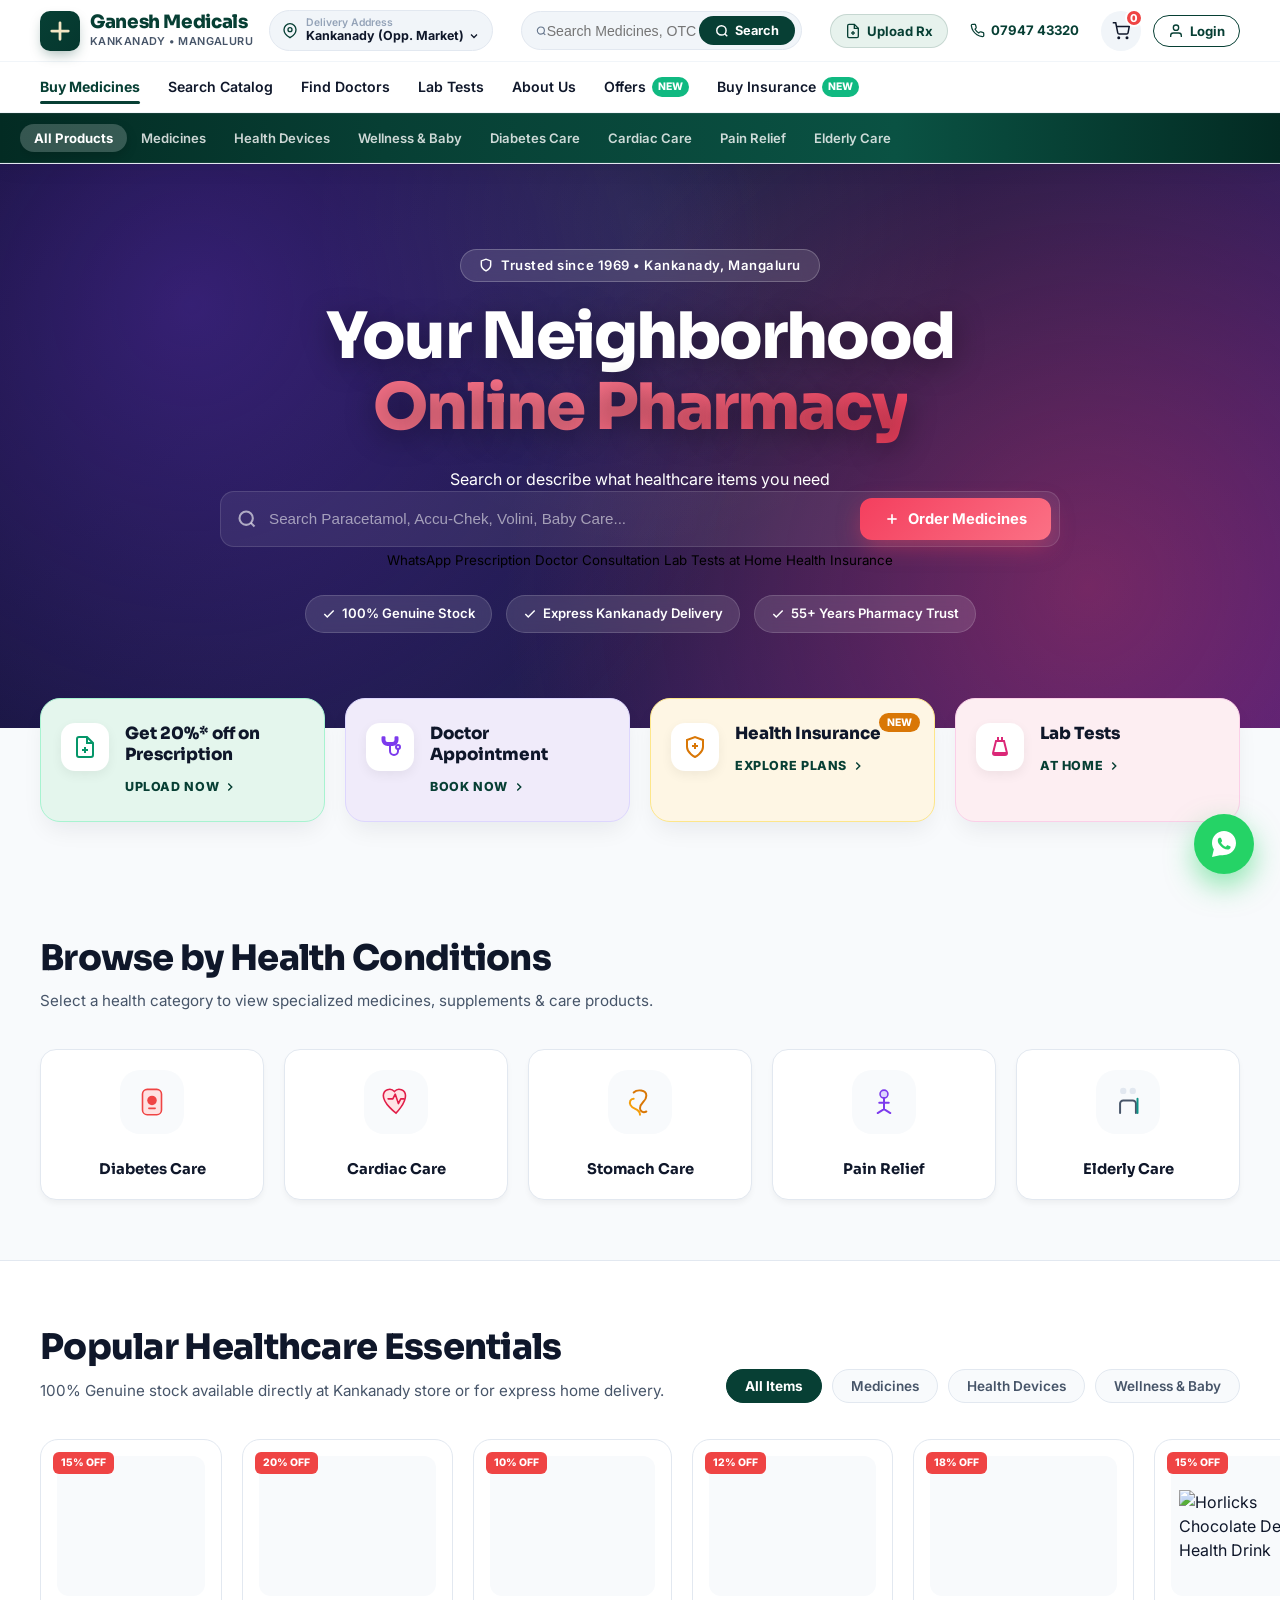
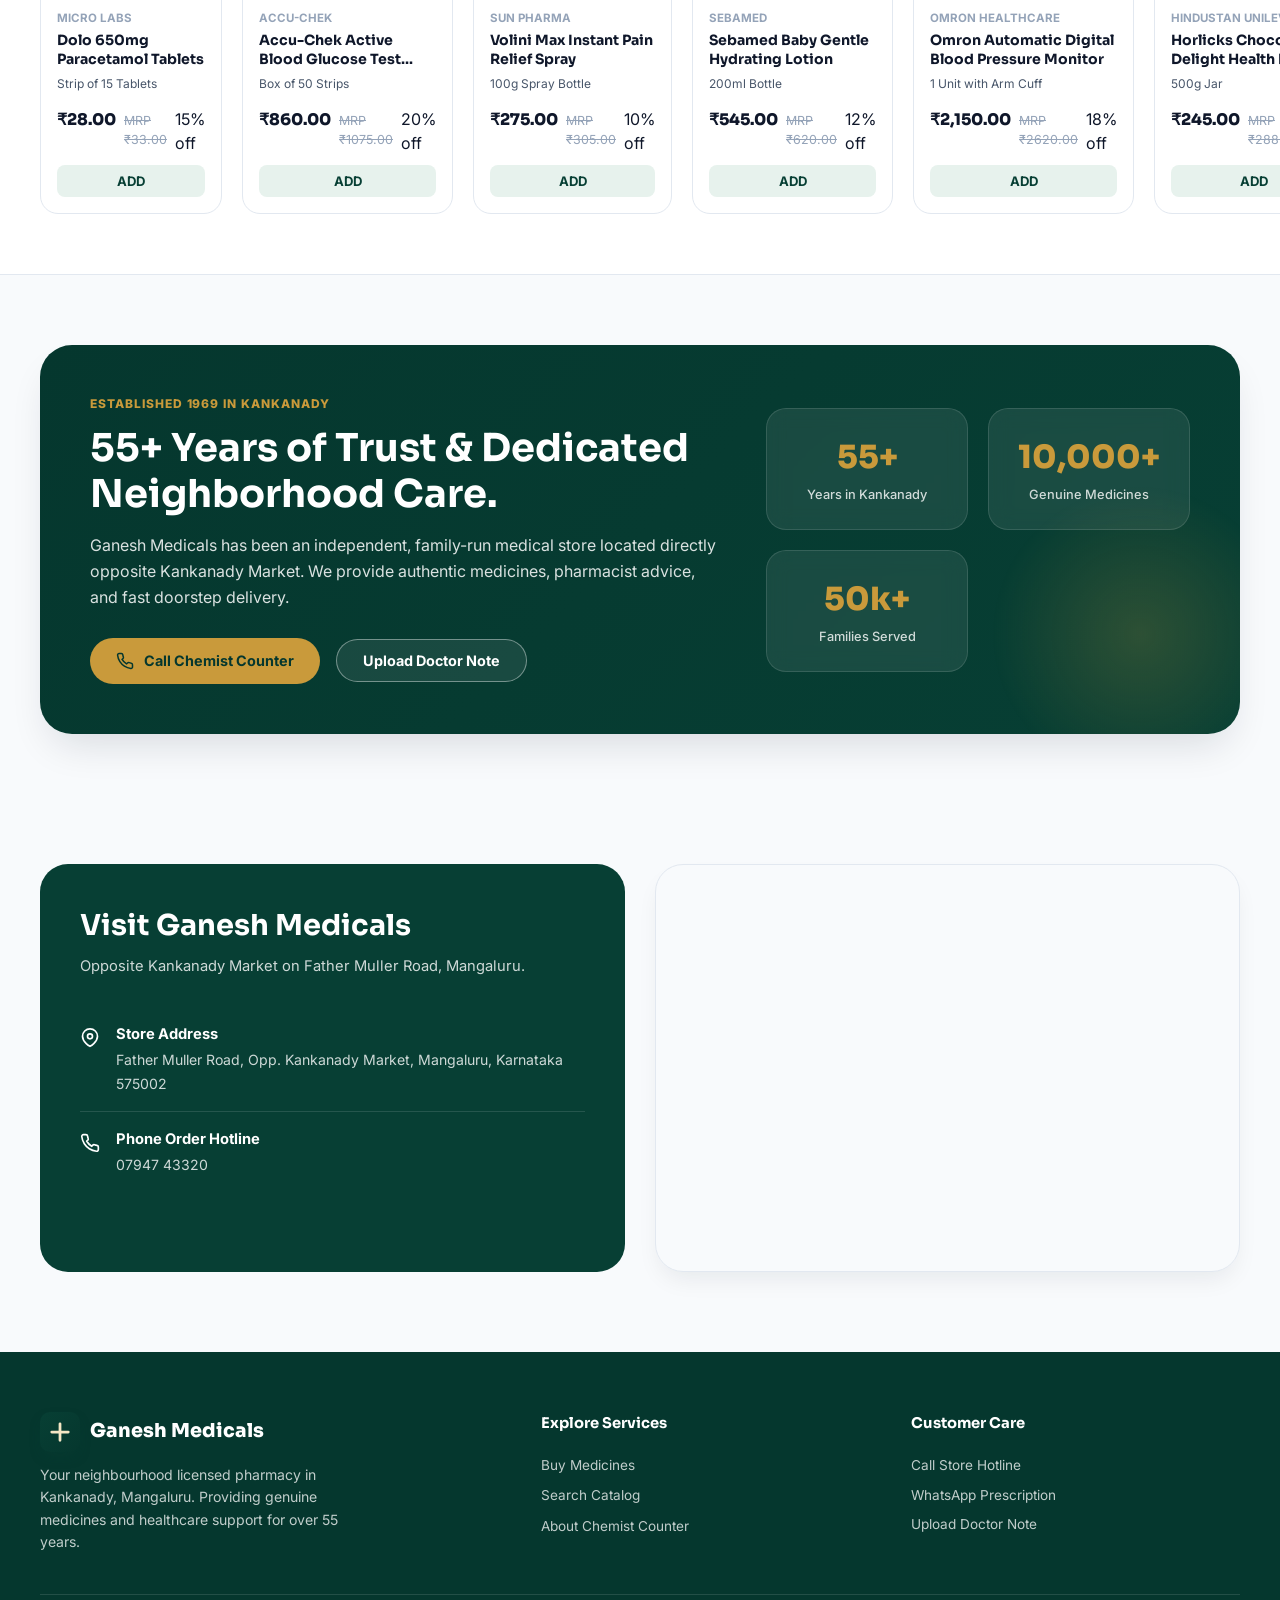
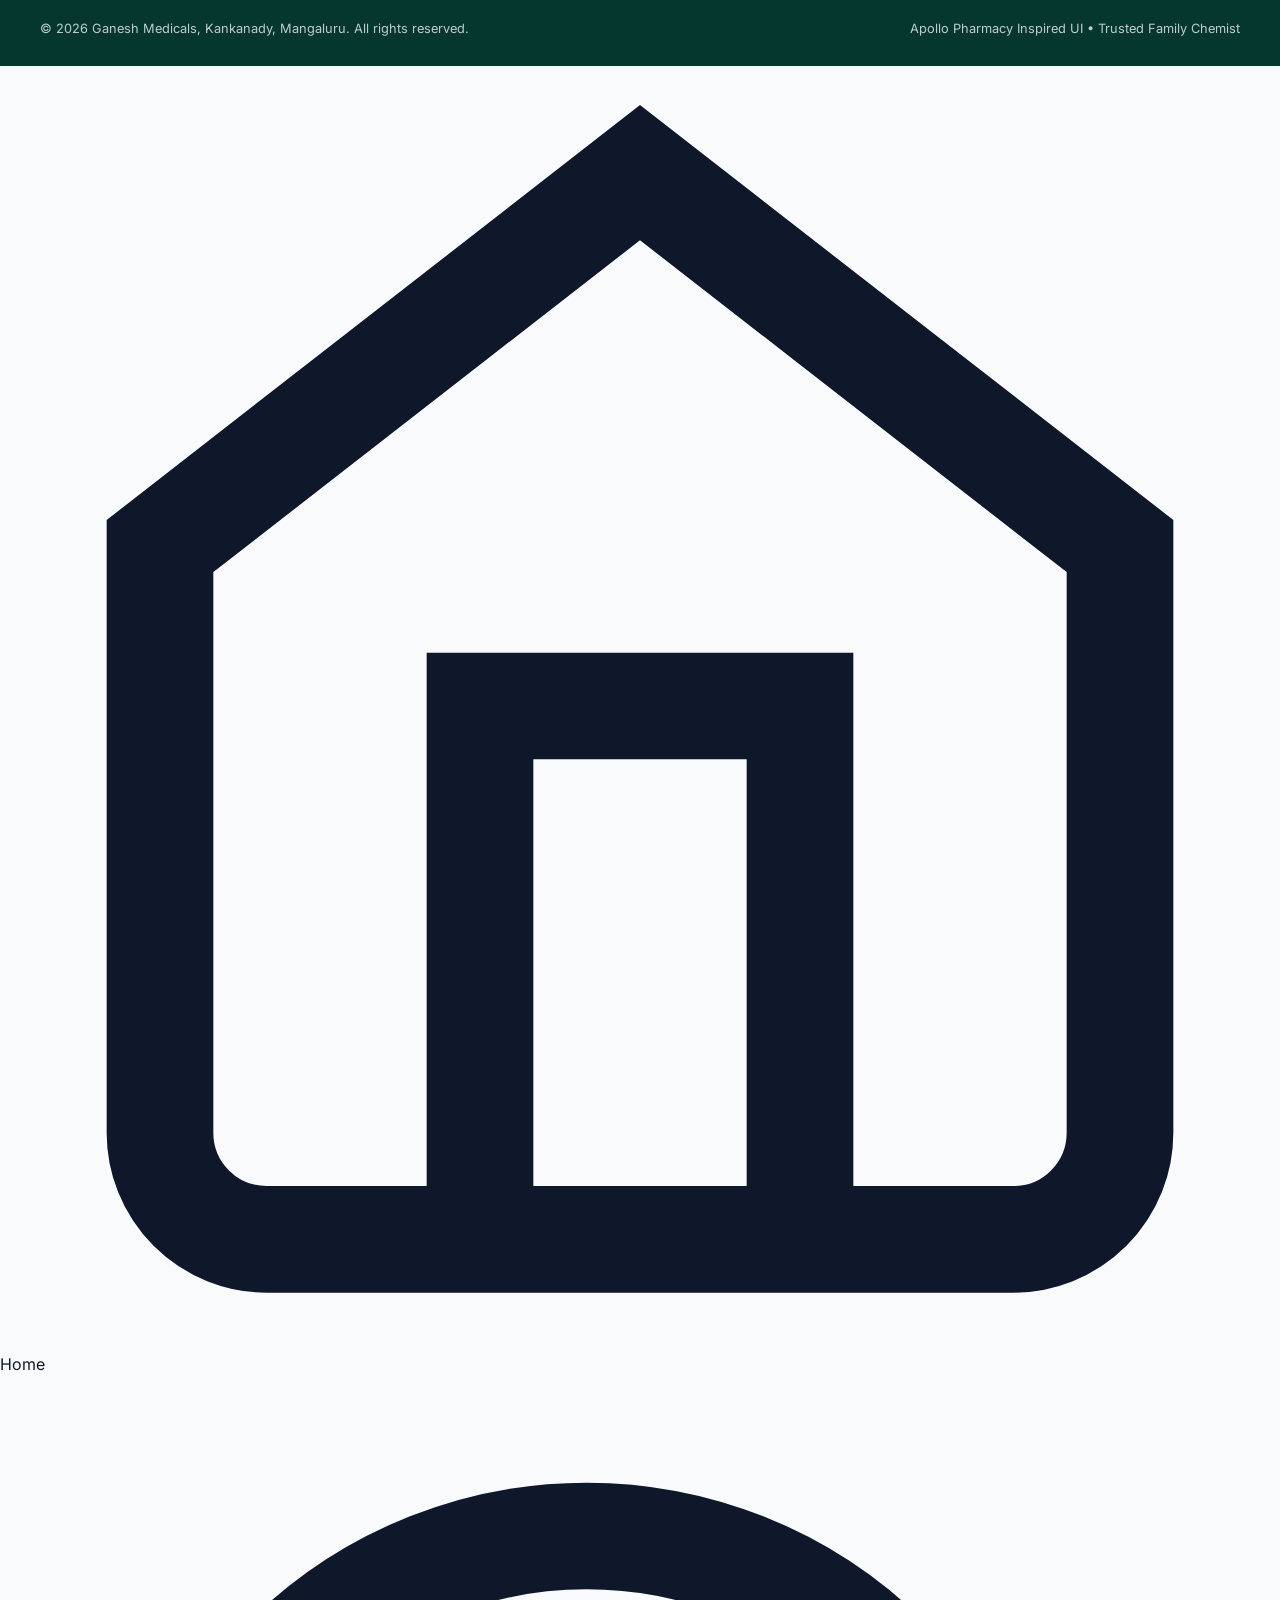
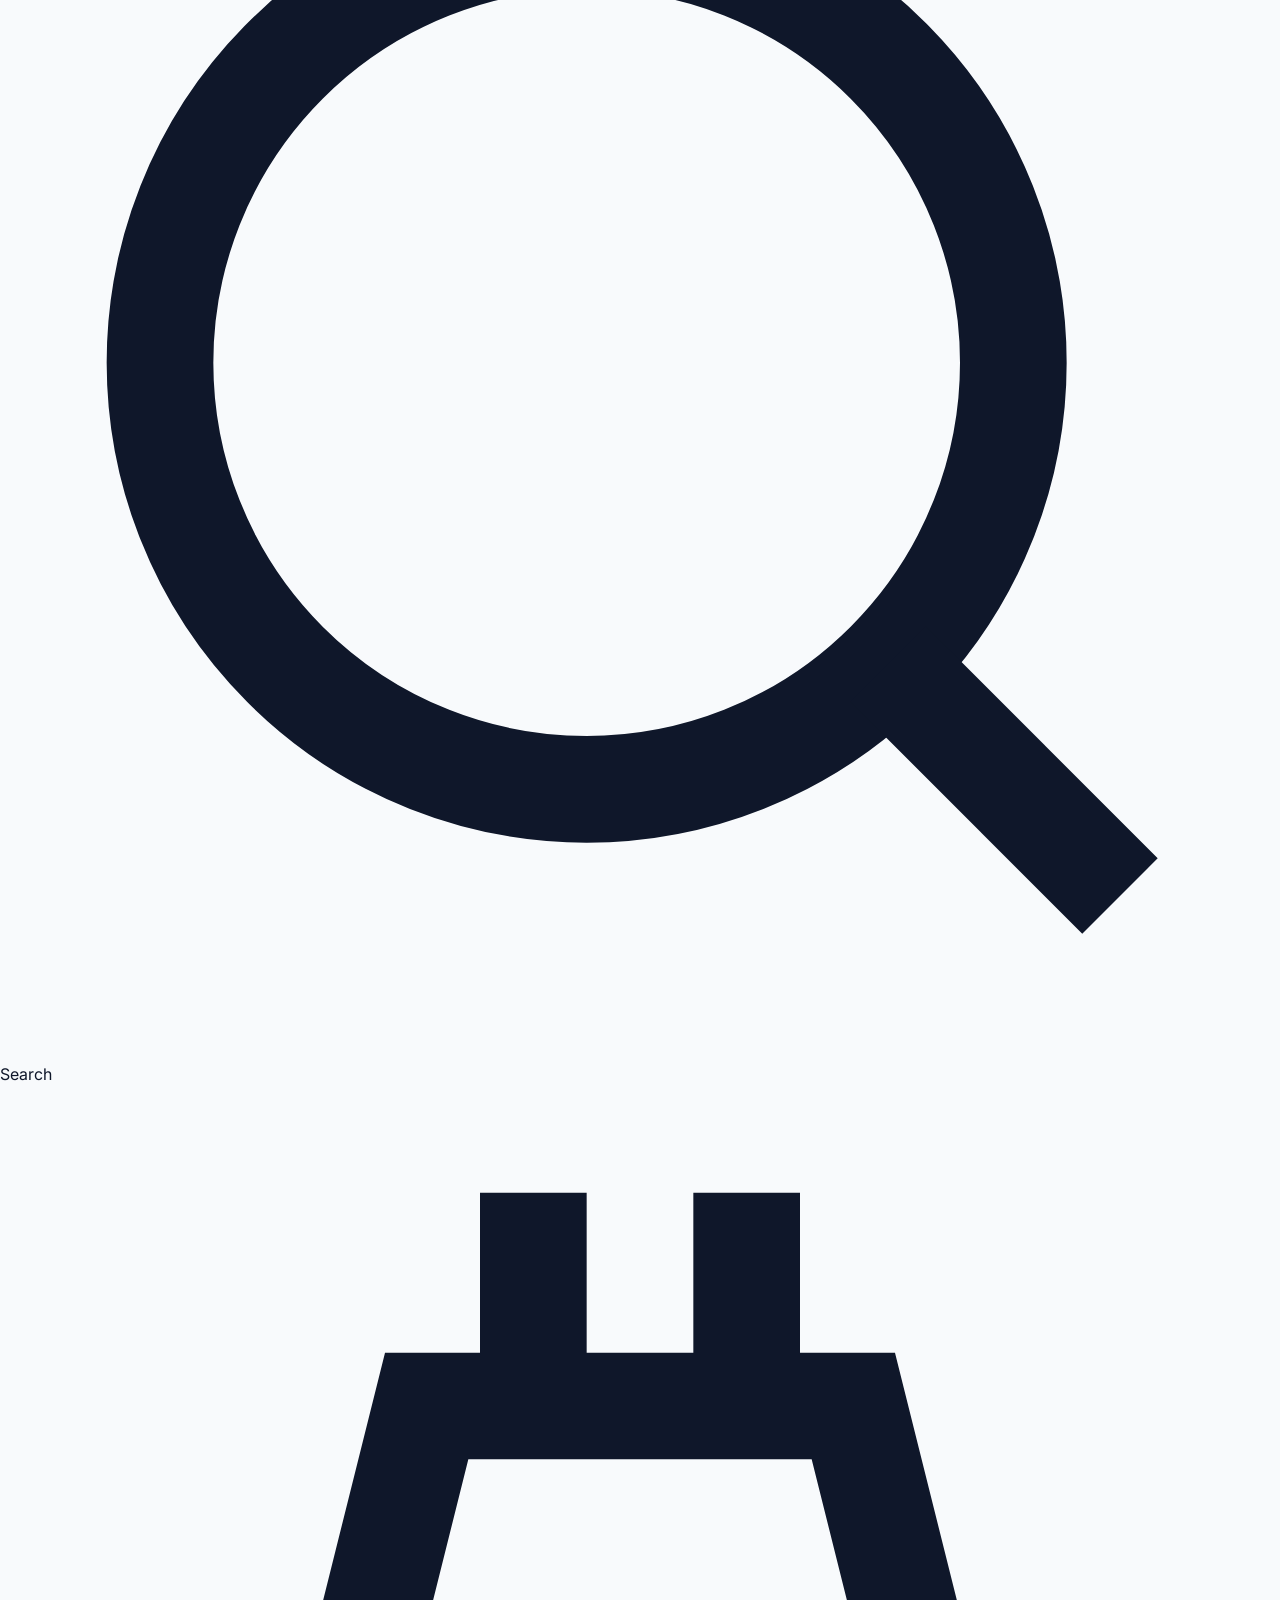
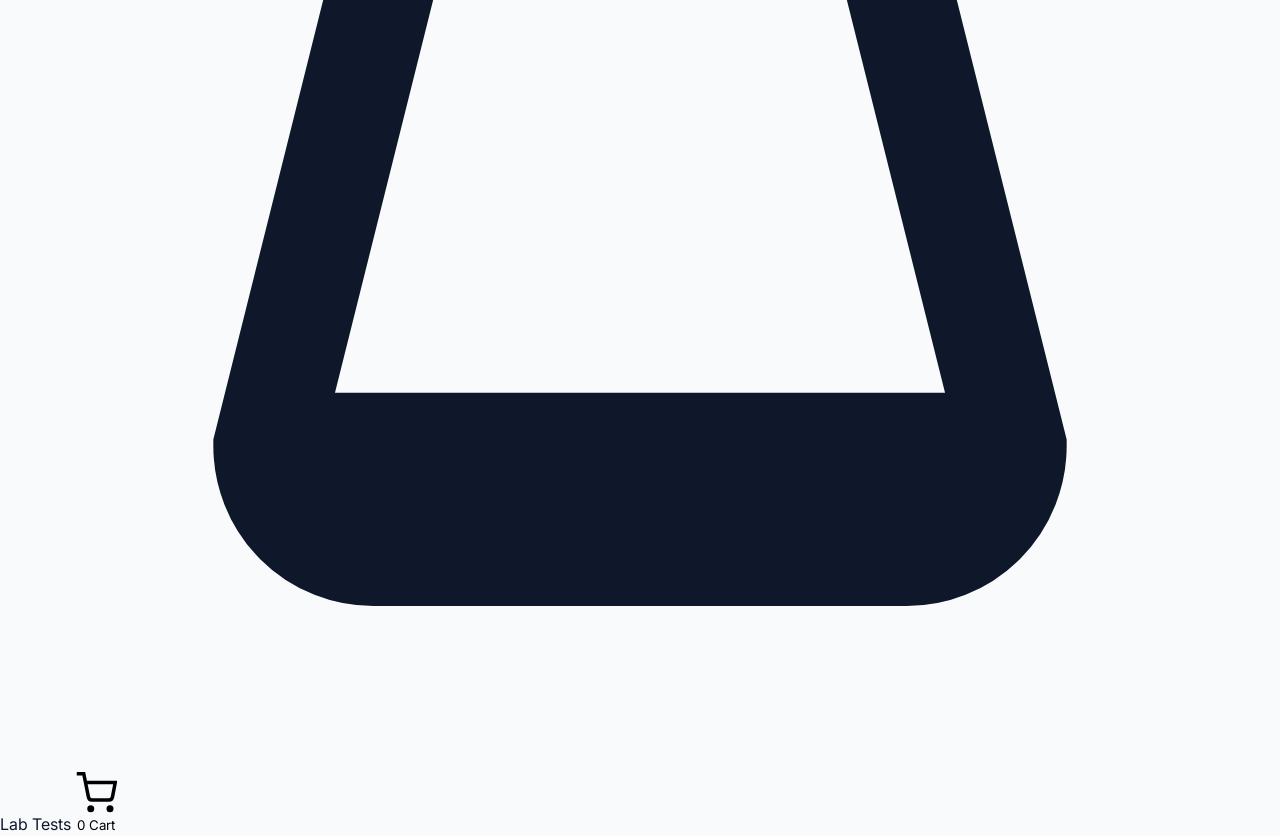
==== commit 4a01e0a5: "Center animated dot directly on green SVG growth line tip" ====
--- a/index.html
+++ b/index.html
@@ -37,7 +37,7 @@
         <!-- Location Dropdown Selector -->
         <button class="location-picker" id="openLocationModalBtn" aria-label="Select Delivery Address">
           <div class="loc-icon">
-            <svg width="18" height="18" viewBox="0 0 24 24" fill="none" stroke="currentColor" stroke-width="2"><path d="M21 10c0 7-9 12-9 12s-9-5-9-12a9 9 0 0 1 18 0z"/><circle cx="12" cy="10" r="3"/></svg>
+            <svg width="16" height="16" viewBox="0 0 24 24" fill="none" stroke="currentColor" stroke-width="2"><path d="M21 10c0 7-9 12-9 12s-9-5-9-12a9 9 0 0 1 18 0z"/><circle cx="12" cy="10" r="3"/></svg>
           </div>
           <div class="loc-text">
             <span class="loc-label">Delivery Address</span>
@@ -46,36 +46,77 @@
         </button>
       </div>
 
+      <!-- Header Centered Search Bar (Apollo Style) -->
+      <div class="header-search-wrapper" id="headerSearchWrapper">
+        <div class="header-search-box">
+          <svg width="18" height="18" viewBox="0 0 24 24" fill="none" stroke="#64748B" stroke-width="2.5"><circle cx="11" cy="11" r="8"/><line x1="21" y1="21" x2="16.65" y2="16.65"/></svg>
+          <input type="text" id="medicineSearchInput" autocomplete="off" placeholder="Search Medicines, OTC &amp; Healthcare Products..." aria-label="Search Medicines">
+          <button class="search-submit-btn-mini" id="searchSubmitBtn">
+            <svg width="14" height="14" viewBox="0 0 24 24" fill="none" stroke="currentColor" stroke-width="2.5"><circle cx="11" cy="11" r="8"/><line x1="21" y1="21" x2="16.65" y2="16.65"/></svg>
+            <span>Search</span>
+          </button>
+        </div>
+
+        <!-- Live Search Autocomplete Popup -->
+        <div class="search-dropdown-results" id="searchResultsDrop">
+          <div class="search-results-header">Popular Searches</div>
+          <div class="search-result-item" data-query="Dolo 650mg Paracetamol">
+            <div class="item-icon">
+              <svg width="18" height="18" viewBox="0 0 24 24" fill="none" stroke="#0D9488" stroke-width="2"><path d="M10.5 20.5l10-10a4.95 4.95 0 1 0-7-7l-10 10a4.95 4.95 0 1 0 7 7z"/><line x1="8.5" y1="8.5" x2="15.5" y2="15.5"/></svg>
+            </div>
+            <div class="item-info"><strong>Dolo 650mg Paracetamol</strong><span>Pain &amp; Fever Relief</span></div>
+            <span class="item-tag">Prescription</span>
+          </div>
+          <div class="search-result-item" data-query="Accu-Chek Active Glucose Test Strips">
+            <div class="item-icon">
+              <svg width="18" height="18" viewBox="0 0 24 24" fill="none" stroke="#0D9488" stroke-width="2"><path d="M12 2v20M17 5H9.5a3.5 3.5 0 0 0 0 7h5a3.5 3.5 0 0 1 0 7H6"/></svg>
+            </div>
+            <div class="item-info"><strong>Accu-Chek Sugar Test Strips</strong><span>Diabetes Monitor</span></div>
+            <span class="item-tag">Device</span>
+          </div>
+          <div class="search-result-item" data-query="Volini Max Instant Pain Relief Spray">
+            <div class="item-icon">
+              <svg width="18" height="18" viewBox="0 0 24 24" fill="none" stroke="#0D9488" stroke-width="2"><path d="M12 22s8-4 8-10V5l-8-3-8 3v7c0 6 8 10 8 10z"/></svg>
+            </div>
+            <div class="item-info"><strong>Volini Pain Relief Spray</strong><span>Muscle &amp; Joint Care</span></div>
+            <span class="item-tag">OTC</span>
+          </div>
+          <div class="search-result-item" data-query="Sebamed Baby Gentle Hydrating Lotion">
+            <div class="item-icon">
+              <svg width="18" height="18" viewBox="0 0 24 24" fill="none" stroke="#0D9488" stroke-width="2"><path d="M20.84 4.61a5.5 5.5 0 0 0-7.78 0L12 5.67l-1.06-1.06a5.5 5.5 0 0 0-7.78 7.78l1.06 1.06L12 21.23l8.78-8.78 1.06-1.06a5.5 5.5 0 0 0 0-7.78z"/></svg>
+            </div>
+            <div class="item-info"><strong>Sebamed Baby Lotion 200ml</strong><span>Baby Care</span></div>
+            <span class="item-tag">Baby Care</span>
+          </div>
+        </div>
+      </div>
+
       <!-- Right Header Actions -->
       <div class="header-actions">
         <button class="action-btn upload-rx-head-btn" id="openRxModalBtnTop">
-          <svg width="18" height="18" viewBox="0 0 24 24" fill="none" stroke="currentColor" stroke-width="2"><path d="M14 2H6a2 2 0 0 0-2 2v16a2 2 0 0 0 2 2h12a2 2 0 0 0 2-2V8z"/><polyline points="14 2 14 8 20 8"/><line x1="12" y1="18" x2="12" y2="12"/><line x1="9" y1="15" x2="15" y2="15"/></svg>
-          <span>Upload Prescription</span>
+          <svg width="16" height="16" viewBox="0 0 24 24" fill="none" stroke="currentColor" stroke-width="2"><path d="M14 2H6a2 2 0 0 0-2 2v16a2 2 0 0 0 2 2h12a2 2 0 0 0 2-2V8z"/><polyline points="14 2 14 8 20 8"/><line x1="12" y1="18" x2="12" y2="12"/><line x1="9" y1="15" x2="15" y2="15"/></svg>
+          <span>Upload Rx</span>
         </button>
 
         <a href="tel:07947433320" class="header-phone">
-          <svg width="16" height="16" viewBox="0 0 24 24" fill="none" stroke="currentColor" stroke-width="2"><path d="M22 16.92v3a2 2 0 0 1-2.18 2 19.79 19.79 0 0 1-8.63-3.07 19.5 19.5 0 0 1-6-6 19.79 19.79 0 0 1-3.07-8.67A2 2 0 0 1 4.11 2h3a2 2 0 0 1 2 1.72c.127.96.361 1.903.7 2.81a2 2 0 0 1-.45 2.11L8.09 9.91a16 16 0 0 0 6 6l1.27-1.27a2 2 0 0 1 2.11-.45c.907.339 1.85.573 2.81.7A2 2 0 0 1 22 16.92z"/></svg>
+          <svg width="15" height="15" viewBox="0 0 24 24" fill="none" stroke="currentColor" stroke-width="2"><path d="M22 16.92v3a2 2 0 0 1-2.18 2 19.79 19.79 0 0 1-8.63-3.07 19.5 19.5 0 0 1-6-6 19.79 19.79 0 0 1-3.07-8.67A2 2 0 0 1 4.11 2h3a2 2 0 0 1 2 1.72c.127.96.361 1.903.7 2.81a2 2 0 0 1-.45 2.11L8.09 9.91a16 16 0 0 0 6 6l1.27-1.27a2 2 0 0 1 2.11-.45c.907.339 1.85.573 2.81.7A2 2 0 0 1 22 16.92z"/></svg>
           <span>07947 43320</span>
         </a>
 
         <button class="cart-btn" id="cartBtn" aria-label="Shopping Cart">
-          <svg width="20" height="20" viewBox="0 0 24 24" fill="none" stroke="currentColor" stroke-width="2"><circle cx="9" cy="21" r="1"/><circle cx="20" cy="21" r="1"/><path d="M1 1h4l2.68 13.39a2 2 0 0 0 2 1.61h9.72a2 2 0 0 0 2-1.61L23 6H6"/></svg>
+          <svg width="18" height="18" viewBox="0 0 24 24" fill="none" stroke="currentColor" stroke-width="2"><circle cx="9" cy="21" r="1"/><circle cx="20" cy="21" r="1"/><path d="M1 1h4l2.68 13.39a2 2 0 0 0 2 1.61h9.72a2 2 0 0 0 2-1.61L23 6H6"/></svg>
           <span class="cart-count" id="cartCount">0</span>
         </button>
 
         <button class="login-btn" id="loginBtn">
-          <svg width="18" height="18" viewBox="0 0 24 24" fill="none" stroke="currentColor" stroke-width="2"><path d="M20 21v-2a4 4 0 0 0-4-4H8a4 4 0 0 0-4 4v2"/><circle cx="12" cy="7" r="4"/></svg>
+          <svg width="16" height="16" viewBox="0 0 24 24" fill="none" stroke="currentColor" stroke-width="2"><path d="M20 21v-2a4 4 0 0 0-4-4H8a4 4 0 0 0-4 4v2"/><circle cx="12" cy="7" r="4"/></svg>
           <span>Login</span>
         </button>
-
-        <button class="burger" id="burger" aria-label="Toggle Navigation Menu">
-          <span></span><span></span><span></span>
-        </button>
-      </div>
-    </div>
-  </div>
-
-  <!-- Primary Links Navigation -->
+      </div>
+    </div>
+  </div>
+
+  <!-- Primary Links Navigation Bar -->
   <div class="main-nav-bar">
     <div class="container">
       <nav class="nav-links" id="navLinks">
@@ -90,7 +131,7 @@
     </div>
   </div>
 
-  <!-- Category Sub-Bar Ribbon -->
+  <!-- Category Sub-Bar Ribbon (Clean Apollo Pills Scroll) -->
   <div class="category-strip">
     <div class="container strip-container">
       <div class="strip-scroll" id="stripCategories">
@@ -111,67 +152,44 @@
 <!-- ================= HERO SECTION ================= -->
 <section class="apollo-hero" id="home">
   <div class="hero-bg-overlay"></div>
-  <!-- Floating Decorative Pills -->
-  <div class="hero-float-pill pill-1">💊</div>
-  <div class="hero-float-pill pill-2">🩺</div>
-  <div class="hero-float-pill pill-3">💉</div>
-  <div class="hero-float-pill pill-4">🔬</div>
   <div class="container hero-container">
-    <!-- Center Hero Content & Search -->
     <div class="hero-center-content">
-      <div class="hero-eyebrow">🏥 Trusted since 1969 · Kankanady, Mangaluru</div>
+      <div class="hero-eyebrow">
+        <svg width="14" height="14" viewBox="0 0 24 24" fill="none" stroke="currentColor" stroke-width="2.5"><path d="M12 22s8-4 8-10V5l-8-3-8 3v7c0 6 8 10 8 10z"/></svg>
+        <span>Trusted since 1969 • Kankanady, Mangaluru</span>
+      </div>
       <h1 class="hero-heading">Your Neighborhood<br><span class="hero-heading-accent">Online Pharmacy</span></h1>
-      
-      <!-- Signature Large Search Bar -->
-      <div class="search-box-wrapper">
+
+      <!-- Glassmorphic Hero Search Box (Matching User Reference Image) -->
+      <div class="hero-glass-card">
+        <div class="hero-glass-title">Search or describe what healthcare items you need</div>
         <div class="search-input-group">
           <div class="search-icon">
-            <svg width="22" height="22" viewBox="0 0 24 24" fill="none" stroke="#64748B" stroke-width="2.5"><circle cx="11" cy="11" r="8"/><line x1="21" y1="21" x2="16.65" y2="16.65"/></svg>
-          </div>
-          <input type="text" id="medicineSearchInput" autocomplete="off" placeholder="Search Medicines, OTC &amp; Healthcare Products..." aria-label="Search Medicines">
-          <button class="search-clear-btn" id="searchClearBtn" style="display:none;" aria-label="Clear Search">&times;</button>
-          <button class="search-submit-btn" id="searchSubmitBtn">🔍 Search</button>
-        </div>
-
-        <!-- Live Search Autocomplete Popup -->
-        <div class="search-dropdown-results" id="searchResultsDrop">
-          <div class="search-results-header">Popular Searches</div>
-          <div class="search-result-item" data-query="Dolo 650mg Paracetamol">
-            <div class="item-icon">💊</div>
-            <div class="item-info"><strong>Dolo 650mg Paracetamol</strong><span>Pain &amp; Fever Relief</span></div>
-            <span class="item-tag">Prescription</span>
-          </div>
-          <div class="search-result-item" data-query="Accu-Chek Active Glucose Test Strips">
-            <div class="item-icon">💉</div>
-            <div class="item-info"><strong>Accu-Chek Sugar Test Strips</strong><span>Diabetes Monitor</span></div>
-            <span class="item-tag">Device</span>
-          </div>
-          <div class="search-result-item" data-query="Volini Max Instant Pain Relief Spray">
-            <div class="item-icon">🦵</div>
-            <div class="item-info"><strong>Volini Pain Relief Spray</strong><span>Muscle &amp; Joint Care</span></div>
-            <span class="item-tag">OTC</span>
-          </div>
-          <div class="search-result-item" data-query="Horlicks Chocolate Delight Health Drink">
-            <div class="item-icon">🥛</div>
-            <div class="item-info"><strong>Horlicks Health Drink</strong><span>Nutrition Supplement</span></div>
-            <span class="item-tag">Wellness</span>
-          </div>
-          <div class="search-result-item" data-query="Sebamed Baby Gentle Hydrating Lotion">
-            <div class="item-icon">🍼</div>
-            <div class="item-info"><strong>Sebamed Baby Lotion 200ml</strong><span>Baby Care</span></div>
-            <span class="item-tag">Baby Care</span>
-          </div>
-        </div>
+            <svg width="20" height="20" viewBox="0 0 24 24" fill="none" stroke="currentColor" stroke-width="2.5"><circle cx="11" cy="11" r="8"/><line x1="21" y1="21" x2="16.65" y2="16.65"/></svg>
+          </div>
+          <input type="text" id="heroSearchInput" placeholder="Search Paracetamol, Accu-Chek, Volini, Baby Care..." aria-label="Search medicines">
+          <button class="search-submit-btn" id="heroSearchSubmitBtn">
+            <svg width="16" height="16" viewBox="0 0 24 24" fill="none" stroke="currentColor" stroke-width="2.5"><line x1="12" y1="5" x2="12" y2="19"/><line x1="5" y1="12" x2="19" y2="12"/></svg>
+            Order Medicines
+          </button>
+        </div>
+      </div>
+
+      <!-- Quick Action Glass Tags Strip (Matching User Reference Image) -->
+      <div class="glass-tags-strip">
+        <button class="glass-tag-pill" id="openRxModalBtnTag">WhatsApp Prescription</button>
+        <button class="glass-tag-pill" id="doctorConsultTag">Doctor Consultation</button>
+        <button class="glass-tag-pill" id="labTestsTag">Lab Tests at Home</button>
+        <button class="glass-tag-pill" id="insuranceTag">Health Insurance</button>
       </div>
 
       <!-- Trust Badges Strip -->
-      <div class="hero-trust-pills">
+      <div class="hero-trust-pills" style="margin-top: 24px;">
         <span class="trust-pill"><svg width="14" height="14" viewBox="0 0 24 24" fill="none" stroke="currentColor" stroke-width="2.5"><polyline points="20 6 9 17 4 12"/></svg> 100% Genuine Stock</span>
         <span class="trust-pill"><svg width="14" height="14" viewBox="0 0 24 24" fill="none" stroke="currentColor" stroke-width="2.5"><polyline points="20 6 9 17 4 12"/></svg> Express Kankanady Delivery</span>
         <span class="trust-pill"><svg width="14" height="14" viewBox="0 0 24 24" fill="none" stroke="currentColor" stroke-width="2.5"><polyline points="20 6 9 17 4 12"/></svg> 55+ Years Pharmacy Trust</span>
       </div>
     </div>
-
   </div>
 </section>
 
@@ -185,7 +203,7 @@
       <div class="qa-card qa-card-mint" id="openRxModalCard">
         <div class="qa-content">
           <div class="qa-icon">
-            <svg width="28" height="28" viewBox="0 0 24 24" fill="none" stroke="#059669" stroke-width="2"><path d="M14 2H6a2 2 0 0 0-2 2v16a2 2 0 0 0 2 2h12a2 2 0 0 0 2-2V8z"/><polyline points="14 2 14 8 20 8"/><line x1="12" y1="18" x2="12" y2="12"/><line x1="9" y1="15" x2="15" y2="15"/></svg>
+            <svg width="24" height="24" viewBox="0 0 24 24" fill="none" stroke="#059669" stroke-width="2"><path d="M14 2H6a2 2 0 0 0-2 2v16a2 2 0 0 0 2 2h12a2 2 0 0 0 2-2V8z"/><polyline points="14 2 14 8 20 8"/><line x1="12" y1="18" x2="12" y2="12"/><line x1="9" y1="15" x2="15" y2="15"/></svg>
           </div>
           <div class="qa-text">
             <h3>Get 20%* off on Prescription</h3>
@@ -198,7 +216,7 @@
       <div class="qa-card qa-card-purple" id="doctorConsultCard">
         <div class="qa-content">
           <div class="qa-icon">
-            <svg width="28" height="28" viewBox="0 0 24 24" fill="none" stroke="#7C3AED" stroke-width="2"><path d="M4.8 2.3A.3.3 0 0 0 4.5 2.6V5A5 5 0 0 0 9.5 10h5A5 5 0 0 0 19.5 5V2.6a.3.3 0 0 0-.3-.3h-1.4a.3.3 0 0 0-.3.3V5a3 3 0 0 1-3 3h-5a3 3 0 0 1-3-3V2.6a.3.3 0 0 0-.3-.3H4.8z"/><path d="M12 10v6a4 4 0 0 0 8 0v-2"/><circle cx="20" cy="12" r="2"/></svg>
+            <svg width="24" height="24" viewBox="0 0 24 24" fill="none" stroke="#7C3AED" stroke-width="2"><path d="M4.8 2.3A.3.3 0 0 0 4.5 2.6V5A5 5 0 0 0 9.5 10h5A5 5 0 0 0 19.5 5V2.6a.3.3 0 0 0-.3-.3h-1.4a.3.3 0 0 0-.3.3V5a3 3 0 0 1-3 3h-5a3 3 0 0 1-3-3V2.6a.3.3 0 0 0-.3-.3H4.8z"/><path d="M12 10v6a4 4 0 0 0 8 0v-2"/><circle cx="20" cy="12" r="2"/></svg>
           </div>
           <div class="qa-text">
             <h3>Doctor Appointment</h3>
@@ -211,7 +229,7 @@
       <div class="qa-card qa-card-yellow" id="insuranceCard">
         <div class="qa-content">
           <div class="qa-icon">
-            <svg width="28" height="28" viewBox="0 0 24 24" fill="none" stroke="#D97706" stroke-width="2"><path d="M12 22s8-4 8-10V5l-8-3-8 3v7c0 6 8 10 8 10z"/><line x1="12" y1="8" x2="12" y2="14"/><line x1="9" y1="11" x2="15" y2="11"/></svg>
+            <svg width="24" height="24" viewBox="0 0 24 24" fill="none" stroke="#D97706" stroke-width="2"><path d="M12 22s8-4 8-10V5l-8-3-8 3v7c0 6 8 10 8 10z"/><line x1="12" y1="8" x2="12" y2="14"/><line x1="9" y1="11" x2="15" y2="11"/></svg>
           </div>
           <div class="qa-text">
             <span class="new-tag">New</span>
@@ -225,7 +243,7 @@
       <div class="qa-card qa-card-pink" id="labTestsCard">
         <div class="qa-content">
           <div class="qa-icon">
-            <svg width="28" height="28" viewBox="0 0 24 24" fill="none" stroke="#DB2777" stroke-width="2"><path d="M6 18h12M10 2v4M14 2v4M8 6h8l3 12a2 2 0 0 1-2 2H7a2 2 0 0 1-2-2L8 6z"/></svg>
+            <svg width="24" height="24" viewBox="0 0 24 24" fill="none" stroke="#DB2777" stroke-width="2"><path d="M6 18h12M10 2v4M14 2v4M8 6h8l3 12a2 2 0 0 1-2 2H7a2 2 0 0 1-2-2L8 6z"/></svg>
           </div>
           <div class="qa-text">
             <h3>Lab Tests</h3>
@@ -276,46 +294,11 @@
         <span class="cond-title">Pain Relief</span>
       </button>
 
-      <button class="condition-card" data-category="Liver Care">
-        <div class="cond-icon-box">
-          <svg viewBox="0 0 48 48" fill="none"><path d="M10 16c0 14 10 20 20 20 6 0 10-4 10-10 0-8-12-10-16-10-4 0-14 0-14 0z" fill="#FEF3C7" stroke="#CA8A04" stroke-width="2"/></svg>
-        </div>
-        <span class="cond-title">Liver Care</span>
-      </button>
-
-      <button class="condition-card" data-category="Oral Care">
-        <div class="cond-icon-box">
-          <svg viewBox="0 0 48 48" fill="none"><path d="M16 12c0 0 4 0 8 4 4-4 8-4 8-4 4 0 6 4 6 10 0 10-6 18-6 18h-16s-6-8-6-18c0-6 2-10 6-10z" fill="#E0F2FE" stroke="#0284C7" stroke-width="2"/></svg>
-        </div>
-        <span class="cond-title">Oral Care</span>
-      </button>
-
-      <button class="condition-card" data-category="Respiratory">
-        <div class="cond-icon-box">
-          <svg viewBox="0 0 48 48" fill="none"><path d="M24 10v16M24 18c-4-4-10-4-12 2s0 14 6 14 6-8 6-8M24 18c4-4 10-4 12 2s0 14-6 14-6-8-6-8" stroke="#2563EB" stroke-width="2.5" stroke-linecap="round"/></svg>
-        </div>
-        <span class="cond-title">Respiratory</span>
-      </button>
-
-      <button class="condition-card" data-category="Sexual Health">
-        <div class="cond-icon-box">
-          <svg viewBox="0 0 48 48" fill="none"><circle cx="20" cy="28" r="8" stroke="#EC4899" stroke-width="2.5"/><line x1="26" y1="22" x2="34" y2="14" stroke="#EC4899" stroke-width="2.5"/><polyline points="28 14 34 14 34 20" stroke="#EC4899" stroke-width="2.5" stroke-linecap="round"/></svg>
-        </div>
-        <span class="cond-title">Sexual Health</span>
-      </button>
-
       <button class="condition-card" data-category="Elderly Care">
         <div class="cond-icon-box">
           <svg viewBox="0 0 48 48" fill="none"><path d="M18 14a4 4 0 1 0 0-8 4 4 0 0 0 0 8zM30 14a4 4 0 1 0 0-8 4 4 0 0 0 0 8z" fill="#E2E8F0"/><path d="M14 38v-12a4 4 0 0 1 4-4h12a4 4 0 0 1 4 4v12" stroke="#475569" stroke-width="2.5" stroke-linecap="round"/><path d="M36 20v18" stroke="#0D9488" stroke-width="2.5" stroke-linecap="round"/></svg>
         </div>
         <span class="cond-title">Elderly Care</span>
-      </button>
-
-      <button class="condition-card" data-category="Cold &amp; Immunity">
-        <div class="cond-icon-box">
-          <svg viewBox="0 0 48 48" fill="none"><path d="M24 6l14 6v12c0 10-8 16-14 18C18 40 10 34 10 24V12l14-6z" fill="#DCFCE7" stroke="#16A34A" stroke-width="2"/><path d="M24 16v12M18 22h12" stroke="#16A34A" stroke-width="2.5" stroke-linecap="round"/></svg>
-        </div>
-        <span class="cond-title">Cold &amp; Immunity</span>
       </button>
     </div>
   </div>
@@ -339,13 +322,7 @@
       </div>
     </div>
 
-    <!-- Active Filter Display Pill -->
-    <div class="active-filter-bar" id="activeFilterBar" style="display:none;">
-      <span>Showing results for: <strong id="activeFilterLabel">All</strong></span>
-      <button class="reset-filter-btn" id="resetFilterBtn">Reset Filter &times;</button>
-    </div>
-
-    <!-- Product Grid -->
+    <!-- Product Grid (Apollo Card Design) -->
     <div class="products-grid" id="productsGrid">
       
       <!-- Product 1 -->
@@ -361,9 +338,10 @@
           <div class="prod-price-row">
             <div class="price-wrap">
               <span class="curr-price">₹28.00</span>
-              <span class="old-price">₹33.00</span>
-            </div>
-            <button class="add-to-cart-btn" data-id="p1" data-name="Dolo 650mg Paracetamol Tablets" data-price="28" data-img="images/dolo650.png" data-brand="Micro Labs">Add to Cart</button>
+              <span class="old-price">MRP ₹33.00</span>
+              <span class="discount-tag">15% off</span>
+            </div>
+            <button class="add-to-cart-btn" data-id="p1" data-name="Dolo 650mg Paracetamol Tablets" data-price="28" data-img="images/dolo650.png" data-brand="Micro Labs">ADD</button>
           </div>
         </div>
       </div>
@@ -381,9 +359,10 @@
           <div class="prod-price-row">
             <div class="price-wrap">
               <span class="curr-price">₹860.00</span>
-              <span class="old-price">₹1075.00</span>
-            </div>
-            <button class="add-to-cart-btn" data-id="p2" data-name="Accu-Chek Active Glucose Test Strips" data-price="860" data-img="images/accu_chek.png" data-brand="Accu-Chek">Add to Cart</button>
+              <span class="old-price">MRP ₹1075.00</span>
+              <span class="discount-tag">20% off</span>
+            </div>
+            <button class="add-to-cart-btn" data-id="p2" data-name="Accu-Chek Active Glucose Test Strips" data-price="860" data-img="images/accu_chek.png" data-brand="Accu-Chek">ADD</button>
           </div>
         </div>
       </div>
@@ -401,9 +380,10 @@
           <div class="prod-price-row">
             <div class="price-wrap">
               <span class="curr-price">₹275.00</span>
-              <span class="old-price">₹305.00</span>
-            </div>
-            <button class="add-to-cart-btn" data-id="p3" data-name="Volini Max Pain Relief Spray" data-price="275" data-img="images/volini.png" data-brand="Sun Pharma">Add to Cart</button>
+              <span class="old-price">MRP ₹305.00</span>
+              <span class="discount-tag">10% off</span>
+            </div>
+            <button class="add-to-cart-btn" data-id="p3" data-name="Volini Max Pain Relief Spray" data-price="275" data-img="images/volini.png" data-brand="Sun Pharma">ADD</button>
           </div>
         </div>
       </div>
@@ -421,9 +401,10 @@
           <div class="prod-price-row">
             <div class="price-wrap">
               <span class="curr-price">₹545.00</span>
-              <span class="old-price">₹620.00</span>
-            </div>
-            <button class="add-to-cart-btn" data-id="p4" data-name="Sebamed Baby Gentle Hydrating Lotion" data-price="545" data-img="images/sebamed_baby.png" data-brand="Sebamed">Add to Cart</button>
+              <span class="old-price">MRP ₹620.00</span>
+              <span class="discount-tag">12% off</span>
+            </div>
+            <button class="add-to-cart-btn" data-id="p4" data-name="Sebamed Baby Gentle Hydrating Lotion" data-price="545" data-img="images/sebamed_baby.png" data-brand="Sebamed">ADD</button>
           </div>
         </div>
       </div>
@@ -441,9 +422,10 @@
           <div class="prod-price-row">
             <div class="price-wrap">
               <span class="curr-price">₹2,150.00</span>
-              <span class="old-price">₹2,620.00</span>
-            </div>
-            <button class="add-to-cart-btn" data-id="p5" data-name="Omron Digital Blood Pressure Monitor" data-price="2150" data-img="images/omron_bp.png" data-brand="Omron">Add to Cart</button>
+              <span class="old-price">MRP ₹2620.00</span>
+              <span class="discount-tag">18% off</span>
+            </div>
+            <button class="add-to-cart-btn" data-id="p5" data-name="Omron Digital Blood Pressure Monitor" data-price="2150" data-img="images/omron_bp.png" data-brand="Omron">ADD</button>
           </div>
         </div>
       </div>
@@ -461,61 +443,14 @@
           <div class="prod-price-row">
             <div class="price-wrap">
               <span class="curr-price">₹245.00</span>
-              <span class="old-price">₹288.00</span>
-            </div>
-            <button class="add-to-cart-btn" data-id="p6" data-name="Horlicks Chocolate Health Drink 500g" data-price="245" data-img="https://images.unsplash.com/photo-1546433178-6260b3773ed0?w=400&q=80" data-brand="Horlicks">Add to Cart</button>
-          </div>
-        </div>
-      </div>
-
-      <!-- Product 7 -->
-      <div class="prod-card" data-cat="wellness" data-condition="Cold &amp; Immunity,Elderly Care">
-        <div class="prod-badge">10% OFF</div>
-        <div class="prod-img">
-          <img src="https://images.unsplash.com/photo-1550572017-edf706daf081?w=400&q=80" alt="Revital H Multivitamin Capsules" loading="lazy">
-        </div>
-        <div class="prod-details">
-          <span class="prod-brand">Sun Pharma</span>
-          <h4 class="prod-name">Revital H Daily Health Multivitamin Capsules</h4>
-          <span class="prod-pack">Bottle of 60 Softgels</span>
-          <div class="prod-price-row">
-            <div class="price-wrap">
-              <span class="curr-price">₹495.00</span>
-              <span class="old-price">₹550.00</span>
-            </div>
-            <button class="add-to-cart-btn" data-id="p7" data-name="Revital H Multivitamin 60 Softgels" data-price="495" data-img="https://images.unsplash.com/photo-1550572017-edf706daf081?w=400&q=80" data-brand="Sun Pharma">Add to Cart</button>
-          </div>
-        </div>
-      </div>
-
-      <!-- Product 8 -->
-      <div class="prod-card" data-cat="wellness" data-condition="Oral Care">
-        <div class="prod-badge">14% OFF</div>
-        <div class="prod-img">
-          <img src="https://images.unsplash.com/photo-1556228720-195a672e8a03?w=400&q=80" alt="Himalaya Purifying Neem Face Wash" loading="lazy">
-        </div>
-        <div class="prod-details">
-          <span class="prod-brand">Himalaya Wellness</span>
-          <h4 class="prod-name">Himalaya Purifying Neem Face Wash</h4>
-          <span class="prod-pack">150ml Tube</span>
-          <div class="prod-price-row">
-            <div class="price-wrap">
-              <span class="curr-price">₹180.00</span>
-              <span class="old-price">₹210.00</span>
-            </div>
-            <button class="add-to-cart-btn" data-id="p8" data-name="Himalaya Neem Face Wash 150ml" data-price="180" data-img="https://images.unsplash.com/photo-1556228720-195a672e8a03?w=400&q=80" data-brand="Himalaya">Add to Cart</button>
-          </div>
-        </div>
-      </div>
-
-    </div>
-
-    <!-- Empty search result message -->
-    <div class="no-results-box" id="noResultsBox" style="display:none;">
-      <div class="no-res-icon">🔍</div>
-      <h3>No products matched your search</h3>
-      <p>Try searching for Paracetamol, Accu-Chek, Volini, Horlicks or select a category tab above.</p>
-      <button class="btn btn-gold" id="clearSearchStateBtn">Show All Products</button>
+              <span class="old-price">MRP ₹288.00</span>
+              <span class="discount-tag">15% off</span>
+            </div>
+            <button class="add-to-cart-btn" data-id="p6" data-name="Horlicks Chocolate Health Drink 500g" data-price="245" data-img="https://images.unsplash.com/photo-1546433178-6260b3773ed0?w=400&q=80" data-brand="Horlicks">ADD</button>
+          </div>
+        </div>
+      </div>
+
     </div>
   </div>
 </section>
@@ -532,10 +467,10 @@
         <div class="banner-cta-group">
           <a href="tel:07947433320" class="btn btn-gold">
             <svg width="18" height="18" viewBox="0 0 24 24" fill="none" stroke="currentColor" stroke-width="2"><path d="M22 16.92v3a2 2 0 0 1-2.18 2 19.79 19.79 0 0 1-8.63-3.07 19.5 19.5 0 0 1-6-6 19.79 19.79 0 0 1-3.07-8.67A2 2 0 0 1 4.11 2h3a2 2 0 0 1 2 1.72c.127.96.361 1.903.7 2.81a2 2 0 0 1-.45 2.11L8.09 9.91a16 16 0 0 0 6 6l1.27-1.27a2 2 0 0 1 2.11-.45c.907.339 1.85.573 2.81.7A2 2 0 0 1 22 16.92z"/></svg>
-            Call Chemist Store
+            <span>Call Chemist Counter</span>
           </a>
           <button class="btn btn-outline-white" id="openRxModalBtnBanner">
-            Upload Prescription File
+            <span>Upload Doctor Note</span>
           </button>
         </div>
       </div>
@@ -552,59 +487,6 @@
         <div class="stat-box">
           <strong>50k+</strong>
           <span>Families Served</span>
-        </div>
-        <div class="stat-box">
-          <strong>6 Days</strong>
-          <span>Open 9 AM - 9 PM</span>
-        </div>
-      </div>
-    </div>
-  </div>
-</section>
-
-
-<!-- ================= TESTIMONIALS ================= -->
-<section class="testimonials-section" id="consult">
-  <div class="container">
-    <div class="section-title-wrap center-text">
-      <h2 class="section-main-heading">What Our Kankanady Customers Say</h2>
-      <p class="section-sub-heading">Real feedback from regular families and neighborhood residents.</p>
-    </div>
-
-    <div class="testi-grid">
-      <div class="testi-card">
-        <div class="stars">★★★★★</div>
-        <p>"Been buying our monthly chronic medications here for over 20 years. Always polite, genuine medicines, and very trustworthy pharmacists."</p>
-        <div class="user-info">
-          <div class="user-avatar">RK</div>
-          <div>
-            <strong>Ramesh K.</strong>
-            <span>Kankanady Resident</span>
-          </div>
-        </div>
-      </div>
-
-      <div class="testi-card">
-        <div class="stars">★★★★★</div>
-        <p>"Called the store for my father's diabetes strips &amp; insulin. They verified the prescription on WhatsApp and had it ready within minutes."</p>
-        <div class="user-info">
-          <div class="user-avatar">SP</div>
-          <div>
-            <strong>Shalini P.</strong>
-            <span>Father Muller Road</span>
-          </div>
-        </div>
-      </div>
-
-      <div class="testi-card">
-        <div class="stars">★★★★★</div>
-        <p>"Honest advice, fair pricing on healthcare devices, and prompt home delivery when requested. Highly recommended pharmacy in Mangaluru."</p>
-        <div class="user-info">
-          <div class="user-avatar">AD</div>
-          <div>
-            <strong>Anil D'Souza</strong>
-            <span>Pumpwell, Mangaluru</span>
-          </div>
         </div>
       </div>
     </div>
@@ -623,7 +505,9 @@
         <p class="sub-txt">Opposite Kankanady Market on Father Muller Road, Mangaluru.</p>
 
         <div class="contact-detail-row">
-          <div class="detail-ic">📍</div>
+          <div class="detail-ic">
+            <svg width="20" height="20" viewBox="0 0 24 24" fill="none" stroke="currentColor" stroke-width="2"><path d="M21 10c0 7-9 12-9 12s-9-5-9-12a9 9 0 0 1 18 0z"/><circle cx="12" cy="10" r="3"/></svg>
+          </div>
           <div>
             <strong>Store Address</strong>
             <span>Father Muller Road, Opp. Kankanady Market, Mangaluru, Karnataka 575002</span>
@@ -631,26 +515,12 @@
         </div>
 
         <div class="contact-detail-row">
-          <div class="detail-ic">📞</div>
+          <div class="detail-ic">
+            <svg width="20" height="20" viewBox="0 0 24 24" fill="none" stroke="currentColor" stroke-width="2"><path d="M22 16.92v3a2 2 0 0 1-2.18 2 19.79 19.79 0 0 1-8.63-3.07 19.5 19.5 0 0 1-6-6 19.79 19.79 0 0 1-3.07-8.67A2 2 0 0 1 4.11 2h3a2 2 0 0 1 2 1.72c.127.96.361 1.903.7 2.81a2 2 0 0 1-.45 2.11L8.09 9.91a16 16 0 0 0 6 6l1.27-1.27a2 2 0 0 1 2.11-.45c.907.339 1.85.573 2.81.7A2 2 0 0 1 22 16.92z"/></svg>
+          </div>
           <div>
             <strong>Phone Order Hotline</strong>
             <a href="tel:07947433320">07947 43320</a>
-          </div>
-        </div>
-
-        <div class="contact-detail-row">
-          <div class="detail-ic">💬</div>
-          <div>
-            <strong>WhatsApp Prescription Desk</strong>
-            <a href="https://wa.me/917947433320" target="_blank">+91 79474 33320</a>
-          </div>
-        </div>
-
-        <div class="contact-detail-row">
-          <div class="detail-ic">⏰</div>
-          <div>
-            <strong>Operating Hours</strong>
-            <span>Monday – Saturday: 9:00 AM – 9:00 PM</span>
           </div>
         </div>
       </div>
@@ -683,8 +553,7 @@
       <div class="footer-links-col">
         <h4>Explore Services</h4>
         <a href="#home">Buy Medicines</a>
-        <a href="#products">Health Devices</a>
-        <a href="#health-conditions">Health Conditions</a>
+        <a href="search.html">Search Catalog</a>
         <a href="#whyus">About Chemist Counter</a>
       </div>
 
@@ -692,7 +561,6 @@
         <h4>Customer Care</h4>
         <a href="tel:07947433320">Call Store Hotline</a>
         <a href="https://wa.me/917947433320" target="_blank">WhatsApp Prescription</a>
-        <a href="#contact">Get Directions</a>
         <button class="footer-modal-link" id="openRxModalBtnFooter">Upload Doctor Note</button>
       </div>
     </div>
@@ -710,7 +578,7 @@
   <div class="cart-drawer" id="cartDrawer">
     <div class="cart-header">
       <div class="cart-title-wrap">
-        <svg width="22" height="22" viewBox="0 0 24 24" fill="none" stroke="currentColor" stroke-width="2"><circle cx="9" cy="21" r="1"/><circle cx="20" cy="21" r="1"/><path d="M1 1h4l2.68 13.39a2 2 0 0 0 2 1.61h9.72a2 2 0 0 0 2-1.61L23 6H6"/></svg>
+        <svg width="20" height="20" viewBox="0 0 24 24" fill="none" stroke="currentColor" stroke-width="2"><circle cx="9" cy="21" r="1"/><circle cx="20" cy="21" r="1"/><path d="M1 1h4l2.68 13.39a2 2 0 0 0 2 1.61h9.72a2 2 0 0 0 2-1.61L23 6H6"/></svg>
         <h3>Your Shopping Cart</h3>
       </div>
       <button class="cart-close-btn" id="closeCartBtn">&times;</button>
@@ -718,7 +586,9 @@
 
     <div class="cart-body" id="cartBody">
       <div class="cart-empty-state" id="cartEmptyState">
-        <div class="empty-cart-ic">🛒</div>
+        <div class="empty-cart-ic">
+          <svg width="48" height="48" viewBox="0 0 24 24" fill="none" stroke="#94A3B8" stroke-width="1.5"><circle cx="9" cy="21" r="1"/><circle cx="20" cy="21" r="1"/><path d="M1 1h4l2.68 13.39a2 2 0 0 0 2 1.61h9.72a2 2 0 0 0 2-1.61L23 6H6"/></svg>
+        </div>
         <h4>Your cart is empty</h4>
         <p>Browse our products and add items to your cart.</p>
         <button class="btn btn-gold" id="startShoppingBtn">Explore Medicines</button>
@@ -755,7 +625,9 @@
   <div class="modal-card">
     <button class="modal-close-btn" id="closeRxModalBtn">&times;</button>
     <div class="modal-header">
-      <div class="modal-icon">📄</div>
+      <div class="modal-icon">
+        <svg width="24" height="24" viewBox="0 0 24 24" fill="none" stroke="currentColor" stroke-width="2"><path d="M14 2H6a2 2 0 0 0-2 2v16a2 2 0 0 0 2 2h12a2 2 0 0 0 2-2V8z"/><polyline points="14 2 14 8 20 8"/></svg>
+      </div>
       <div>
         <h3>Upload Doctor Prescription</h3>
         <p>Send your Rx photo directly to Ganesh Medicals pharmacists for instant order preparation.</p>
@@ -765,8 +637,8 @@
     <form id="rxUploadForm" onsubmit="return false;">
       <div class="upload-dropzone" id="dropzone">
         <input type="file" id="rxFileInput" accept="image/*,.pdf" style="display:none;">
-        <svg width="40" height="40" viewBox="0 0 24 24" fill="none" stroke="#0D9488" stroke-width="2"><path d="M21 15v4a2 2 0 0 1-2 2H5a2 2 0 0 1-2-2v-4"/><polyline points="17 8 12 3 7 8"/><line x1="12" y1="3" x2="12" y2="15"/></svg>
-        <p><strong>Click to browse</strong> or drag and drop prescription image/PDF here</p>
+        <svg width="36" height="36" viewBox="0 0 24 24" fill="none" stroke="#0D9488" stroke-width="2"><path d="M21 15v4a2 2 0 0 1-2 2H5a2 2 0 0 1-2-2v-4"/><polyline points="17 8 12 3 7 8"/><line x1="12" y1="3" x2="12" y2="15"/></svg>
+        <p><strong>Click to browse</strong> or drag prescription file here</p>
         <span id="fileSelectedName" class="file-name-preview">Supported formats: JPG, PNG, PDF</span>
       </div>
 
@@ -787,8 +659,6 @@
           <option value="Pumpwell">Pumpwell</option>
           <option value="Statebank / Hampankatta">Statebank / Hampankatta</option>
           <option value="Falnir">Falnir</option>
-          <option value="Valencia / Bendorewell">Valencia / Bendorewell</option>
-          <option value="Father Muller Road">Father Muller Road</option>
         </select>
       </div>
 
@@ -796,169 +666,6 @@
         Send Order to Pharmacist via WhatsApp
       </button>
     </form>
-  </div>
-</div>
-
-
-<!-- ================= DOCTOR APPOINTMENT MODAL ================= -->
-<div class="modal-overlay" id="doctorModalOverlay">
-  <div class="modal-card">
-    <button class="modal-close-btn" id="closeDoctorModalBtn">&times;</button>
-    <div class="modal-header">
-      <div class="modal-icon">🩺</div>
-      <div>
-        <h3>Book Doctor Consultation</h3>
-        <p>Schedule a tele-consultation or clinic visit with leading doctors in Mangaluru.</p>
-      </div>
-    </div>
-
-    <form id="doctorBookingForm" onsubmit="return false;">
-      <div class="form-group">
-        <label for="docSpecialty">Select Specialty</label>
-        <select id="docSpecialty" required>
-          <option value="General Physician / Internal Medicine">General Physician</option>
-          <option value="Diabetologist / Endocrinology">Diabetologist</option>
-          <option value="Cardiologist">Cardiologist</option>
-          <option value="Dermatologist &amp; Skin Care">Dermatologist</option>
-          <option value="Pediatrician (Child Specialist)">Pediatrician</option>
-        </select>
-      </div>
-
-      <div class="form-group">
-        <label for="docPatientName">Patient Full Name</label>
-        <input type="text" id="docPatientName" placeholder="Enter patient name" required>
-      </div>
-
-      <div class="form-group">
-        <label for="docPatientPhone">Mobile Phone</label>
-        <input type="tel" id="docPatientPhone" placeholder="Enter contact number" required>
-      </div>
-
-      <div class="form-group">
-        <label for="docPreferredDate">Preferred Date</label>
-        <input type="date" id="docPreferredDate" required>
-      </div>
-
-      <button type="submit" class="btn btn-gold full-width-btn">Confirm Doctor Appointment Request</button>
-    </form>
-  </div>
-</div>
-
-
-<!-- ================= LAB TEST BOOKING MODAL ================= -->
-<div class="modal-overlay" id="labTestModalOverlay">
-  <div class="modal-card">
-    <button class="modal-close-btn" id="closeLabTestModalBtn">&times;</button>
-    <div class="modal-header">
-      <div class="modal-icon">🔬</div>
-      <div>
-        <h3>Book Home Sample Collection</h3>
-        <p>NABL-certified diagnostic lab tests at home in Kankanady, Pumpwell &amp; Mangaluru.</p>
-      </div>
-    </div>
-
-    <form id="labBookingForm" onsubmit="return false;">
-      <div class="form-group">
-        <label for="labPackage">Select Test Package</label>
-        <select id="labPackage" required>
-          <option value="Full Body Health Checkup (64 Parameters) - ₹999">Full Body Health Checkup - ₹999</option>
-          <option value="Diabetes Profile (HbA1c + Fasting Sugar) - ₹399">Diabetes Profile - ₹399</option>
-          <option value="Lipid Profile &amp; Cardiac Risk - ₹499">Lipid Profile - ₹499</option>
-          <option value="Thyroid Profile (T3, T4, TSH) - ₹299">Thyroid Profile - ₹299</option>
-          <option value="Vitamin D3 &amp; Vitamin B12 Duo - ₹799">Vitamin D3 &amp; B12 - ₹799</option>
-        </select>
-      </div>
-
-      <div class="form-group">
-        <label for="labPatientName">Patient Name</label>
-        <input type="text" id="labPatientName" placeholder="Enter patient name" required>
-      </div>
-
-      <div class="form-group">
-        <label for="labPhone">Contact Phone Number</label>
-        <input type="tel" id="labPhone" placeholder="Enter mobile number" required>
-      </div>
-
-      <div class="form-group">
-        <label for="labAddress">Home Address for Collection</label>
-        <input type="text" id="labAddress" placeholder="Street name, landmark &amp; locality" required>
-      </div>
-
-      <button type="submit" class="btn btn-gold full-width-btn">Schedule Home Sample Collection</button>
-    </form>
-  </div>
-</div>
-
-
-<!-- ================= HEALTH INSURANCE MODAL ================= -->
-<div class="modal-overlay" id="insuranceModalOverlay">
-  <div class="modal-card">
-    <button class="modal-close-btn" id="closeInsuranceModalBtn">&times;</button>
-    <div class="modal-header">
-      <div class="modal-icon">🛡️</div>
-      <div>
-        <h3>Health Insurance &amp; Cashless Assistance</h3>
-        <p>We provide GST-compliant 80D tax invoices and cashless claim documentation for prescription orders.</p>
-      </div>
-    </div>
-
-    <div class="modal-info-box">
-      <div class="info-item">
-        <strong>📄 80D Tax Exemption Invoices</strong>
-        <span>All medicine purchases come with itemized GST invoices eligible for tax benefits.</span>
-      </div>
-      <div class="info-item">
-        <strong>🏥 Cashless Hospitalization Support</strong>
-        <span>Partnered with major TPA health insurance networks across Mangaluru hospitals.</span>
-      </div>
-    </div>
-
-    <form id="insuranceInquiryForm" onsubmit="return false;">
-      <div class="form-group">
-        <label for="insName">Your Name</label>
-        <input type="text" id="insName" placeholder="Enter your full name" required>
-      </div>
-      <div class="form-group">
-        <label for="insPhone">Phone Number</label>
-        <input type="tel" id="insPhone" placeholder="Enter mobile number" required>
-      </div>
-      <button type="submit" class="btn btn-gold full-width-btn">Submit Insurance Inquiry</button>
-    </form>
-  </div>
-</div>
-
-
-<!-- ================= OFFERS & NOTIFICATIONS MODAL ================= -->
-<div class="modal-overlay" id="offersModalOverlay">
-  <div class="modal-card">
-    <button class="modal-close-btn" id="closeOffersModalBtn">&times;</button>
-    <div class="modal-header">
-      <div class="modal-icon">🎁</div>
-      <div>
-        <h3>Special Pharmacy Offers &amp; Discounts</h3>
-        <p>Save extra on genuine medicines and healthcare essentials at Ganesh Medicals.</p>
-      </div>
-    </div>
-
-    <div class="offers-list">
-      <div class="offer-card">
-        <div class="offer-badge">20% OFF</div>
-        <div>
-          <strong>Prescription Upload Offer</strong>
-          <p>Upload your doctor's prescription today and get flat 20% discount on chronic medications.</p>
-          <span class="code-pill">CODE: RXSAVE20</span>
-        </div>
-      </div>
-
-      <div class="offer-card">
-        <div class="offer-badge">FREE DELIVERY</div>
-        <div>
-          <strong>Kankanady Neighborhood Delivery</strong>
-          <p>Free doorstep delivery on orders above ₹300 in Kankanady, Pumpwell &amp; Muller Road.</p>
-          <span class="code-pill">AUTO-APPLIED</span>
-        </div>
-      </div>
-    </div>
   </div>
 </div>
 
@@ -968,7 +675,9 @@
   <div class="modal-card">
     <button class="modal-close-btn" id="closeLocationModalBtn">&times;</button>
     <div class="modal-header">
-      <div class="modal-icon">📍</div>
+      <div class="modal-icon">
+        <svg width="24" height="24" viewBox="0 0 24 24" fill="none" stroke="currentColor" stroke-width="2"><path d="M21 10c0 7-9 12-9 12s-9-5-9-12a9 9 0 0 1 18 0z"/><circle cx="12" cy="10" r="3"/></svg>
+      </div>
       <div>
         <h3>Select Delivery Address</h3>
         <p>Choose your area in Mangaluru for store pickup or local home delivery.</p>
@@ -987,14 +696,6 @@
       <button class="location-item-btn" data-loc="Pumpwell Junction">
         <strong>Pumpwell Junction</strong>
         <span>Highway Circle Area, Mangaluru</span>
-      </button>
-      <button class="location-item-btn" data-loc="Falnir &amp; Attavar">
-        <strong>Falnir &amp; Attavar</strong>
-        <span>Residential Area, Mangaluru</span>
-      </button>
-      <button class="location-item-btn" data-loc="Valencia / Bendorewell">
-        <strong>Valencia &amp; Bendorewell</strong>
-        <span>Mangaluru Central</span>
       </button>
     </div>
   </div>
@@ -1006,10 +707,12 @@
   <div class="modal-card">
     <button class="modal-close-btn" id="closeLoginModalBtn">&times;</button>
     <div class="modal-header">
-      <div class="modal-icon">👤</div>
+      <div class="modal-icon">
+        <svg width="24" height="24" viewBox="0 0 24 24" fill="none" stroke="currentColor" stroke-width="2"><path d="M20 21v-2a4 4 0 0 0-4-4H8a4 4 0 0 0-4 4v2"/><circle cx="12" cy="7" r="4"/></svg>
+      </div>
       <div>
         <h3>Customer Login</h3>
-        <p>Log in to access your order history, prescription uploads &amp; reward points.</p>
+        <p>Log in to access your order history &amp; prescription uploads.</p>
       </div>
     </div>
 
@@ -1025,17 +728,31 @@
 
 
 <!-- ================= FLOATING ACTION BUTTONS ================= -->
-
-<!-- Bottom-Right WhatsApp Floating Widget -->
 <a href="https://wa.me/917947433320" target="_blank" class="wa-float" aria-label="Chat on WhatsApp with Ganesh Medicals">
   <svg viewBox="0 0 32 32"><path d="M16.001 3C9.373 3 4 8.373 4 15c0 2.348.687 4.53 1.872 6.37L4 29l7.86-1.834A11.93 11.93 0 0 0 16.001 27C22.63 27 28 21.63 28 15S22.63 3 16.001 3zm6.44 16.94c-.27.76-1.57 1.46-2.16 1.55-.55.08-1.24.12-2-.12-.46-.14-1.05-.34-1.8-.66-3.17-1.37-5.24-4.55-5.4-4.76-.16-.21-1.29-1.71-1.29-3.26s.81-2.31 1.1-2.62c.29-.31.63-.39.84-.39.21 0 .42 0 .6.01.19.01.45-.07.7.54.27.65.9 2.2.98 2.36.08.16.13.35.03.56-.1.21-.16.34-.31.52-.16.18-.33.4-.47.54-.16.16-.32.33-.14.64.19.31.83 1.37 1.78 2.22 1.22 1.09 2.25 1.43 2.56 1.59.31.16.49.14.67-.05.19-.19.79-.92.99-1.24.21-.31.42-.26.7-.16.29.1 1.83.87 2.14 1.03.32.16.53.24.6.37.08.14.08.79-.19 1.54z"/></svg>
 </a>
 
-<!-- Bottom-Left Notification Bell Floating Widget -->
-<button class="bell-float" id="bellFloatBtn" aria-label="Notifications &amp; Offers">
-  <svg width="22" height="22" viewBox="0 0 24 24" fill="none" stroke="#FFFFFF" stroke-width="2"><path d="M18 8A6 6 0 0 0 6 8c0 7-3 9-3 9h18s-3-2-3-9"/><path d="M13.73 21a2 2 0 0 1-3.46 0"/></svg>
-  <span class="bell-dot"></span>
-</button>
+
+<!-- ================= SWIGGY-STYLE MOBILE BOTTOM NAVIGATION BAR ================= -->
+<nav class="mobile-bottom-nav">
+  <a href="index.html#home" class="mobile-nav-btn active">
+    <svg viewBox="0 0 24 24" fill="none" stroke="currentColor" stroke-width="2"><path d="M3 9l9-7 9 7v11a2 2 0 0 1-2 2H5a2 2 0 0 1-2-2z"/><polyline points="9 22 9 12 15 12 15 22"/></svg>
+    <span>Home</span>
+  </a>
+  <a href="search.html" class="mobile-nav-btn">
+    <svg viewBox="0 0 24 24" fill="none" stroke="currentColor" stroke-width="2"><circle cx="11" cy="11" r="8"/><line x1="21" y1="21" x2="16.65" y2="16.65"/></svg>
+    <span>Search</span>
+  </a>
+  <a href="#labtests" class="mobile-nav-btn">
+    <svg viewBox="0 0 24 24" fill="none" stroke="currentColor" stroke-width="2"><path d="M6 18h12M10 2v4M14 2v4M8 6h8l3 12a2 2 0 0 1-2 2H7a2 2 0 0 1-2-2L8 6z"/></svg>
+    <span>Lab Tests</span>
+  </a>
+  <button class="mobile-nav-btn" id="mobileCartBtn">
+    <svg viewBox="0 0 24 24" fill="none" stroke="currentColor" stroke-width="2"><circle cx="9" cy="21" r="1"/><circle cx="20" cy="21" r="1"/><path d="M1 1h4l2.68 13.39a2 2 0 0 0 2 1.61h9.72a2 2 0 0 0 2-1.61L23 6H6"/></svg>
+    <span class="mobile-cart-count" id="mobileCartCount">0</span>
+    <span>Cart</span>
+  </button>
+</nav>
 
 <script src="js/script.js"></script>
 </body>
--- a/css/style.css
+++ b/css/style.css
@@ -123,20 +123,20 @@
 
 /* Top Utility Bar */
 .top-nav-bar {
-  padding: 12px 0;
+  padding: 10px 0;
   border-bottom: 1px solid #F1F5F9;
 }
 .top-nav-container {
   display: flex;
   align-items: center;
   justify-content: space-between;
-  gap: 20px;
+  gap: 16px;
 }
 
 .brand-group {
   display: flex;
   align-items: center;
-  gap: 24px;
+  gap: 16px;
 }
 
 .logo {
@@ -146,9 +146,9 @@
 }
 
 .logo-mark {
-  width: 42px;
-  height: 42px;
-  border-radius: 12px;
+  width: 40px;
+  height: 40px;
+  border-radius: 10px;
   background: linear-gradient(135deg, var(--teal-main), var(--teal-deep));
   display: flex;
   align-items: center;
@@ -156,8 +156,8 @@
   box-shadow: 0 6px 14px -4px rgba(7,63,52,0.4);
 }
 .logo-mark svg {
-  width: 24px;
-  height: 24px;
+  width: 22px;
+  height: 22px;
 }
 
 .logo-text {
@@ -167,13 +167,13 @@
 .logo-title {
   font-family: 'Sora', sans-serif;
   font-weight: 800;
-  font-size: 1.25rem;
+  font-size: 1.15rem;
   color: var(--teal-main);
   line-height: 1.1;
   letter-spacing: -0.02em;
 }
 .logo-subtitle {
-  font-size: 0.72rem;
+  font-size: 0.68rem;
   font-weight: 600;
   color: var(--ink-secondary);
   letter-spacing: 0.04em;
@@ -184,12 +184,13 @@
 .location-picker {
   display: flex;
   align-items: center;
-  gap: 10px;
+  gap: 8px;
   background: #F1F5F9;
-  padding: 8px 14px;
+  padding: 7px 12px;
   border-radius: 100px;
   border: 1px solid #E2E8F0;
   transition: all 0.2s ease;
+  white-space: nowrap;
 }
 .location-picker:hover {
   background: #E2E8F0;
@@ -206,39 +207,85 @@
   align-items: flex-start;
 }
 .loc-label {
-  font-size: 0.68rem;
+  font-size: 0.65rem;
   color: var(--ink-muted);
   font-weight: 600;
   line-height: 1;
 }
 .loc-value {
-  font-size: 0.82rem;
+  font-size: 0.78rem;
   font-weight: 700;
   color: var(--ink-primary);
   display: flex;
   align-items: center;
   gap: 4px;
+}
+
+/* Header Centered Search Bar (Apollo Style) */
+.header-search-wrapper {
+  flex: 1;
+  max-width: 480px;
+  margin: 0 12px;
+  position: relative;
+}
+.header-search-box {
+  display: flex;
+  align-items: center;
+  background: #F1F5F9;
+  border: 1.5px solid #E2E8F0;
+  border-radius: 100px;
+  padding: 4px 6px 4px 14px;
+  transition: all 0.2s ease;
+}
+.header-search-box:focus-within {
+  background: #FFFFFF;
+  border-color: var(--teal-main);
+  box-shadow: 0 4px 14px rgba(7,63,52,0.12);
+}
+.header-search-box input {
+  border: none;
+  background: transparent;
+  width: 100%;
+  font-size: 0.88rem;
+  color: var(--ink-primary);
+  outline: none;
+}
+.header-search-box button.search-submit-btn-mini {
+  background: var(--teal-main);
+  color: #FFFFFF;
+  border-radius: 100px;
+  padding: 7px 16px;
+  font-size: 0.8rem;
+  font-weight: 700;
+  display: flex;
+  align-items: center;
+  gap: 6px;
+  transition: background 0.2s ease;
+}
+.header-search-box button.search-submit-btn-mini:hover {
+  background: var(--teal-deep);
 }
 
 /* Header Actions Right */
 .header-actions {
   display: flex;
   align-items: center;
-  gap: 16px;
+  gap: 12px;
 }
 
 .upload-rx-head-btn {
   background: var(--teal-light);
   color: var(--teal-main);
-  padding: 9px 18px;
+  padding: 8px 14px;
   border-radius: 100px;
   font-weight: 700;
-  font-size: 0.85rem;
-  display: flex;
-  align-items: center;
-  gap: 8px;
+  font-size: 0.82rem;
+  display: flex;
+  align-items: center;
+  gap: 6px;
   border: 1px solid rgba(7,63,52,0.15);
   transition: all 0.25s ease;
+  white-space: nowrap;
 }
 .upload-rx-head-btn:hover {
   background: var(--teal-main);
@@ -249,13 +296,14 @@
 .header-phone {
   display: flex;
   align-items: center;
-  gap: 8px;
-  font-weight: 700;
-  font-size: 0.85rem;
+  gap: 6px;
+  font-weight: 700;
+  font-size: 0.82rem;
   color: var(--teal-main);
-  padding: 8px 12px;
+  padding: 6px 10px;
   border-radius: 8px;
   transition: background 0.2s ease;
+  white-space: nowrap;
 }
 .header-phone:hover {
   background: #F1F5F9;
@@ -263,8 +311,8 @@
 
 .cart-btn {
   position: relative;
-  width: 42px;
-  height: 42px;
+  width: 40px;
+  height: 40px;
   border-radius: 50%;
   background: #F1F5F9;
   display: flex;
@@ -283,7 +331,7 @@
   right: -2px;
   background: #EF4444;
   color: #FFFFFF;
-  font-size: 0.7rem;
+  font-size: 0.68rem;
   font-weight: 800;
   width: 18px;
   height: 18px;
@@ -297,13 +345,13 @@
 .login-btn {
   display: flex;
   align-items: center;
-  gap: 8px;
-  padding: 9px 18px;
-  border-radius: 100px;
+  gap: 6px;
   border: 1.5px solid var(--teal-main);
   color: var(--teal-main);
-  font-weight: 700;
-  font-size: 0.85rem;
+  padding: 7px 14px;
+  border-radius: 100px;
+  font-size: 0.82rem;
+  font-weight: 700;
   transition: all 0.2s ease;
 }
 .login-btn:hover {
@@ -314,15 +362,11 @@
 .burger {
   display: none;
   flex-direction: column;
-  gap: 5px;
+  gap: 4px;
+  width: 32px;
   padding: 4px;
 }
 .burger span {
-  width: 24px;
-  height: 2.5px;
-  background: var(--teal-main);
-  border-radius: 2px;
-  transition: all 0.3s ease;
 }
 
 /* Primary Main Links Bar */
@@ -426,12 +470,20 @@
 }
 
 
-/* ================= 3. PREMIUM HERO & SEARCH ================= */
-.apollo-hero {
-  background:
-    linear-gradient(135deg, #021f18 0%, #04332a 30%, #073F34 55%, #0a5243 75%, #0d6b57 100%);
+/* ================= 3. PREMIUM ANIMATED MESH GRADIENT HERO & GLASS SEARCH ================= */
+@keyframes meshGradientFlow {
+  0% { background-position: 0% 50%; }
+  50% { background-position: 100% 50%; }
+  100% { background-position: 0% 50%; }
+}
+
+.apollo-hero,
+.search-hero-banner {
+  background: linear-gradient(135deg, #0A0E27 0%, #1E1B4B 22%, #4C1D95 48%, #831843 76%, #F43F5E 100%);
+  background-size: 260% 260%;
+  animation: meshGradientFlow 12s ease infinite;
   position: relative;
-  padding: 80px 0 90px;
+  padding: 85px 0 95px;
   color: #FFFFFF;
   overflow: hidden;
 }
@@ -439,27 +491,10 @@
   position: absolute;
   inset: 0;
   background-image:
-    radial-gradient(ellipse 60% 50% at 20% 30%, rgba(201,154,59,0.18) 0%, transparent 60%),
-    radial-gradient(ellipse 50% 60% at 80% 70%, rgba(13,148,136,0.22) 0%, transparent 55%),
-    radial-gradient(ellipse 40% 30% at 50% 0%, rgba(255,255,255,0.04) 0%, transparent 50%);
+    radial-gradient(circle at 15% 25%, rgba(124, 58, 237, 0.35) 0%, transparent 50%),
+    radial-gradient(circle at 85% 75%, rgba(244, 63, 94, 0.35) 0%, transparent 50%),
+    radial-gradient(circle at 50% 10%, rgba(255, 255, 255, 0.08) 0%, transparent 40%);
   pointer-events: none;
-}
-
-/* Floating Decorative Pills */
-.hero-float-pill {
-  position: absolute;
-  font-size: 2rem;
-  pointer-events: none;
-  opacity: 0.15;
-  animation: floatPill 6s ease-in-out infinite;
-}
-.pill-1 { top: 12%; left: 6%; animation-delay: 0s; }
-.pill-2 { top: 65%; left: 3%; font-size: 1.6rem; animation-delay: 1.5s; }
-.pill-3 { top: 18%; right: 5%; animation-delay: 1s; }
-.pill-4 { bottom: 15%; right: 8%; font-size: 1.4rem; animation-delay: 2.5s; }
-@keyframes floatPill {
-  0%, 100% { transform: translateY(0) rotate(0deg); }
-  50% { transform: translateY(-18px) rotate(8deg); }
 }
 
 .hero-container {
@@ -472,7 +507,7 @@
 
 .hero-center-content {
   text-align: center;
-  max-width: 800px;
+  max-width: 840px;
   margin: 0 auto;
   width: 100%;
 }
@@ -481,105 +516,110 @@
   display: inline-flex;
   align-items: center;
   gap: 8px;
-  background: rgba(255,255,255,0.1);
-  border: 1px solid rgba(255,255,255,0.2);
-  backdrop-filter: blur(6px);
-  color: var(--gold-light);
-  font-size: 0.8rem;
+  background: rgba(255,255,255,0.12);
+  border: 1px solid rgba(255,255,255,0.22);
+  backdrop-filter: blur(10px);
+  color: #FFFFFF;
+  font-size: 0.82rem;
   font-weight: 600;
   letter-spacing: 0.04em;
-  padding: 6px 16px;
+  padding: 6px 18px;
   border-radius: 100px;
   margin-bottom: 20px;
 }
 
 .hero-heading {
-  font-size: clamp(2.4rem, 5vw, 4rem);
+  font-size: clamp(2.4rem, 5.2vw, 4rem);
   font-weight: 800;
   color: #FFFFFF;
   letter-spacing: -0.03em;
   line-height: 1.1;
-  margin-bottom: 30px;
-  text-shadow: 0 4px 20px rgba(0,0,0,0.25);
+  margin-bottom: 24px;
+  text-shadow: 0 6px 30px rgba(0,0,0,0.4);
 }
 .hero-heading-accent {
-  background: linear-gradient(135deg, #F4E6C4, #C99A3B, #F4E6C4);
-  background-size: 200% auto;
+  background: linear-gradient(135deg, #FF758C, #FF758C 40%, #F43F5E);
   -webkit-background-clip: text;
   -webkit-text-fill-color: transparent;
-  background-clip: text;
-  animation: shimmerGold 3s linear infinite;
-}
-@keyframes shimmerGold {
-  0% { background-position: 0% center; }
-  100% { background-position: 200% center; }
-}
-
-/* Apollo Large Search Bar */
+}
+
+/* Glassmorphic Search Container (Matching User Reference Image) */
 .search-box-wrapper {
   position: relative;
-  margin: 0 auto 28px;
-  max-width: 680px;
+  margin: 0 auto 24px;
+  max-width: 720px;
+  background: rgba(15, 23, 42, 0.72);
+  backdrop-filter: blur(20px);
+  -webkit-backdrop-filter: blur(20px);
+  border: 1px solid rgba(255, 255, 255, 0.14);
+  box-shadow: 0 24px 60px rgba(0, 0, 0, 0.45);
+  border-radius: 20px;
+  padding: 20px;
 }
 
 .search-input-group {
   display: flex;
   align-items: center;
-  background: #FFFFFF;
-  border-radius: 100px;
-  padding: 6px 8px 6px 20px;
-  box-shadow: 0 16px 36px -8px rgba(0,0,0,0.35);
-  border: 3px solid rgba(255,255,255,0.3);
-  transition: all 0.3s ease;
+  background: rgba(255, 255, 255, 0.07);
+  border-radius: 14px;
+  padding: 6px 8px 6px 16px;
+  border: 1px solid rgba(255, 255, 255, 0.12);
+  transition: all 0.25s ease;
 }
 .search-input-group:focus-within {
-  border-color: var(--gold);
-  box-shadow: 0 20px 44px -8px rgba(201,154,59,0.4);
+  background: rgba(255, 255, 255, 0.12);
+  border-color: rgba(244, 63, 94, 0.8);
+  box-shadow: 0 0 24px rgba(244, 63, 94, 0.3);
 }
 
 .search-icon {
   display: flex;
   align-items: center;
   margin-right: 12px;
+  color: rgba(255, 255, 255, 0.6);
 }
 
 .search-input-group input {
   flex: 1;
   border: none;
   outline: none;
-  font-size: 1rem;
+  font-size: 0.95rem;
   font-weight: 500;
-  color: var(--ink-primary);
+  color: #FFFFFF;
   background: transparent;
-  padding: 8px 0;
+  padding: 10px 0;
 }
 .search-input-group input::placeholder {
-  color: #94A3B8;
+  color: rgba(255, 255, 255, 0.55);
   font-weight: 400;
 }
 
 .search-clear-btn {
   font-size: 1.5rem;
-  color: #94A3B8;
+  color: rgba(255, 255, 255, 0.5);
   padding: 0 12px;
 }
 .search-clear-btn:hover {
-  color: var(--ink-primary);
+  color: #FFFFFF;
 }
 
 .search-submit-btn {
-  background: linear-gradient(135deg, var(--teal-main), var(--teal-deep));
-  color: #FFFFFF;
-  padding: 12px 28px;
-  border-radius: 100px;
-  font-weight: 700;
-  font-size: 0.95rem;
-  box-shadow: 0 6px 18px -4px rgba(7,63,52,0.5);
-  transition: transform 0.2s ease, box-shadow 0.2s ease;
+  background: linear-gradient(135deg, #F43F5E, #FB7185);
+  color: #FFFFFF;
+  padding: 12px 24px;
+  border-radius: 12px;
+  font-weight: 700;
+  font-size: 0.92rem;
+  border: none;
+  box-shadow: 0 8px 24px -4px rgba(244, 63, 94, 0.5);
+  transition: all 0.2s ease;
+  display: inline-flex;
+  align-items: center;
+  gap: 8px;
 }
 .search-submit-btn:hover {
-  transform: translateY(-1px);
-  box-shadow: 0 10px 24px -4px rgba(7,63,52,0.7);
+  transform: translateY(-2px);
+  box-shadow: 0 12px 28px -4px rgba(244, 63, 94, 0.7);
 }
 
 /* Live Search Dropdown */
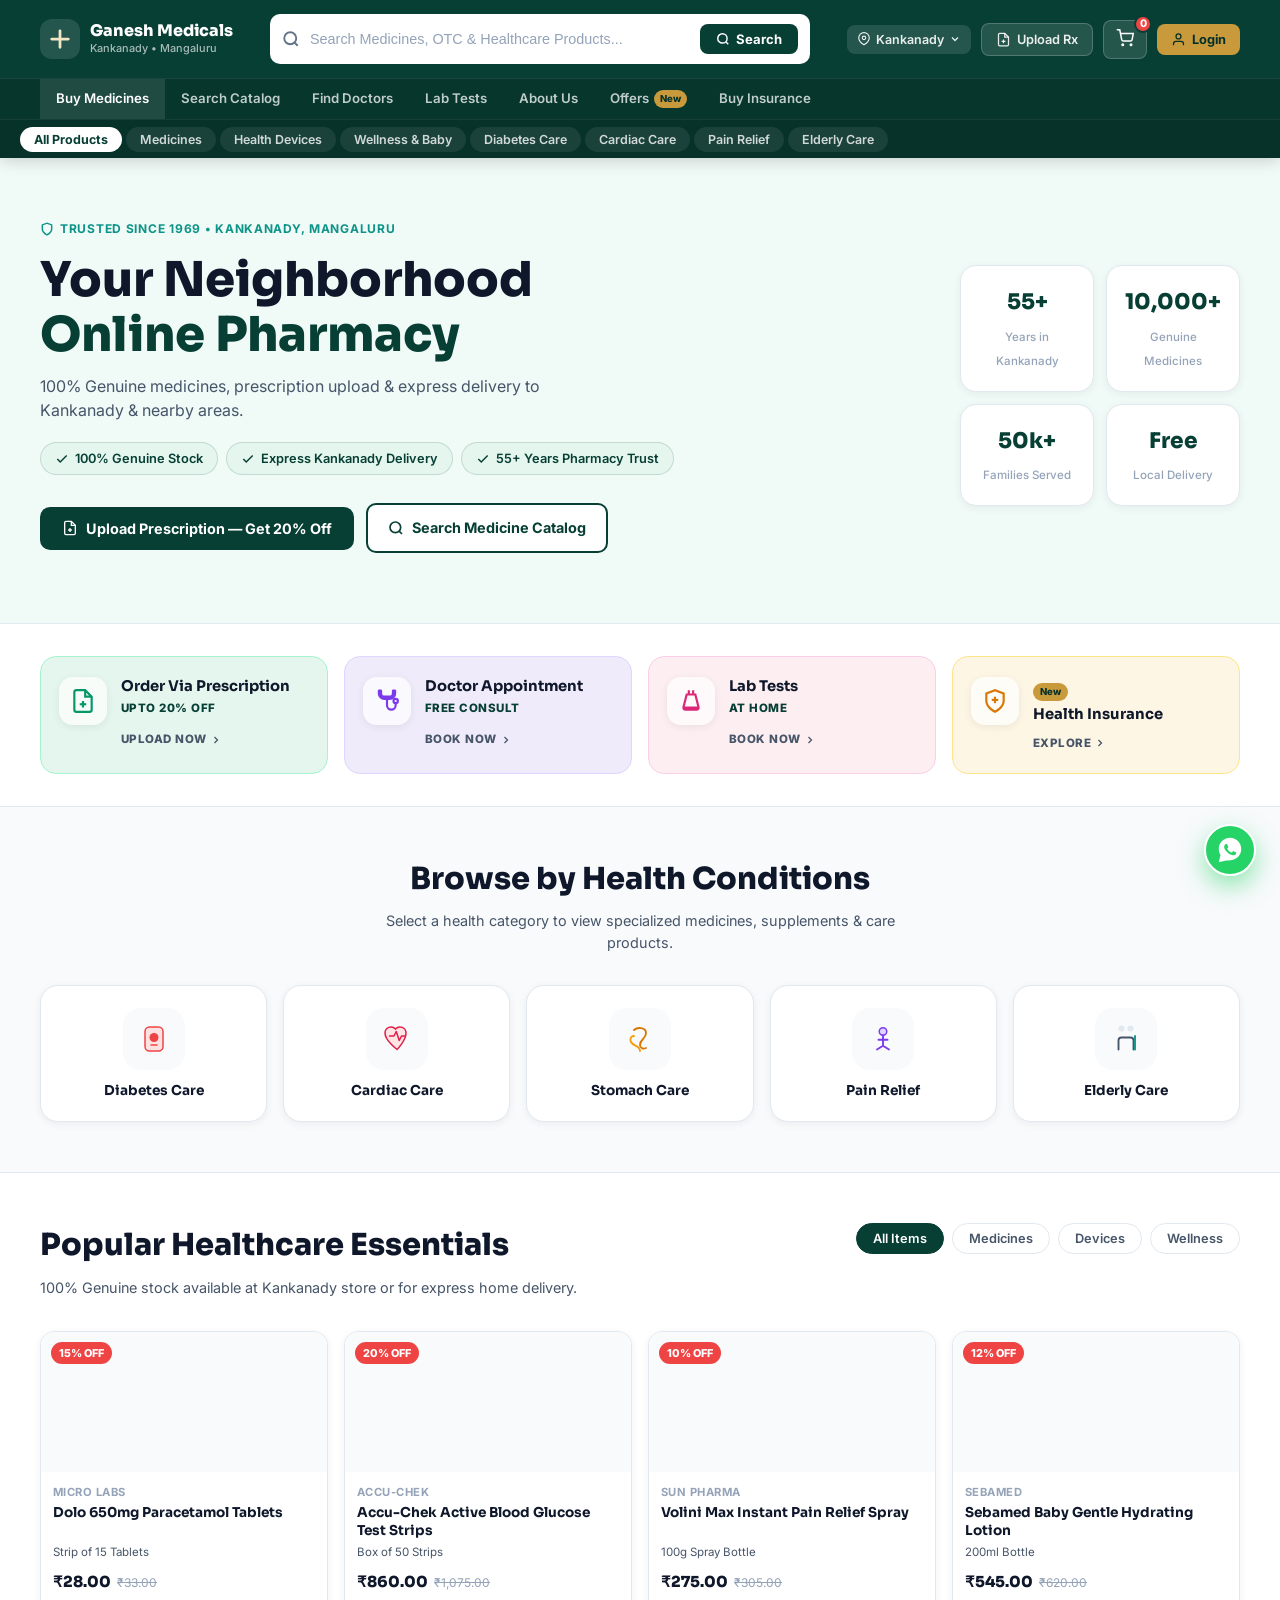
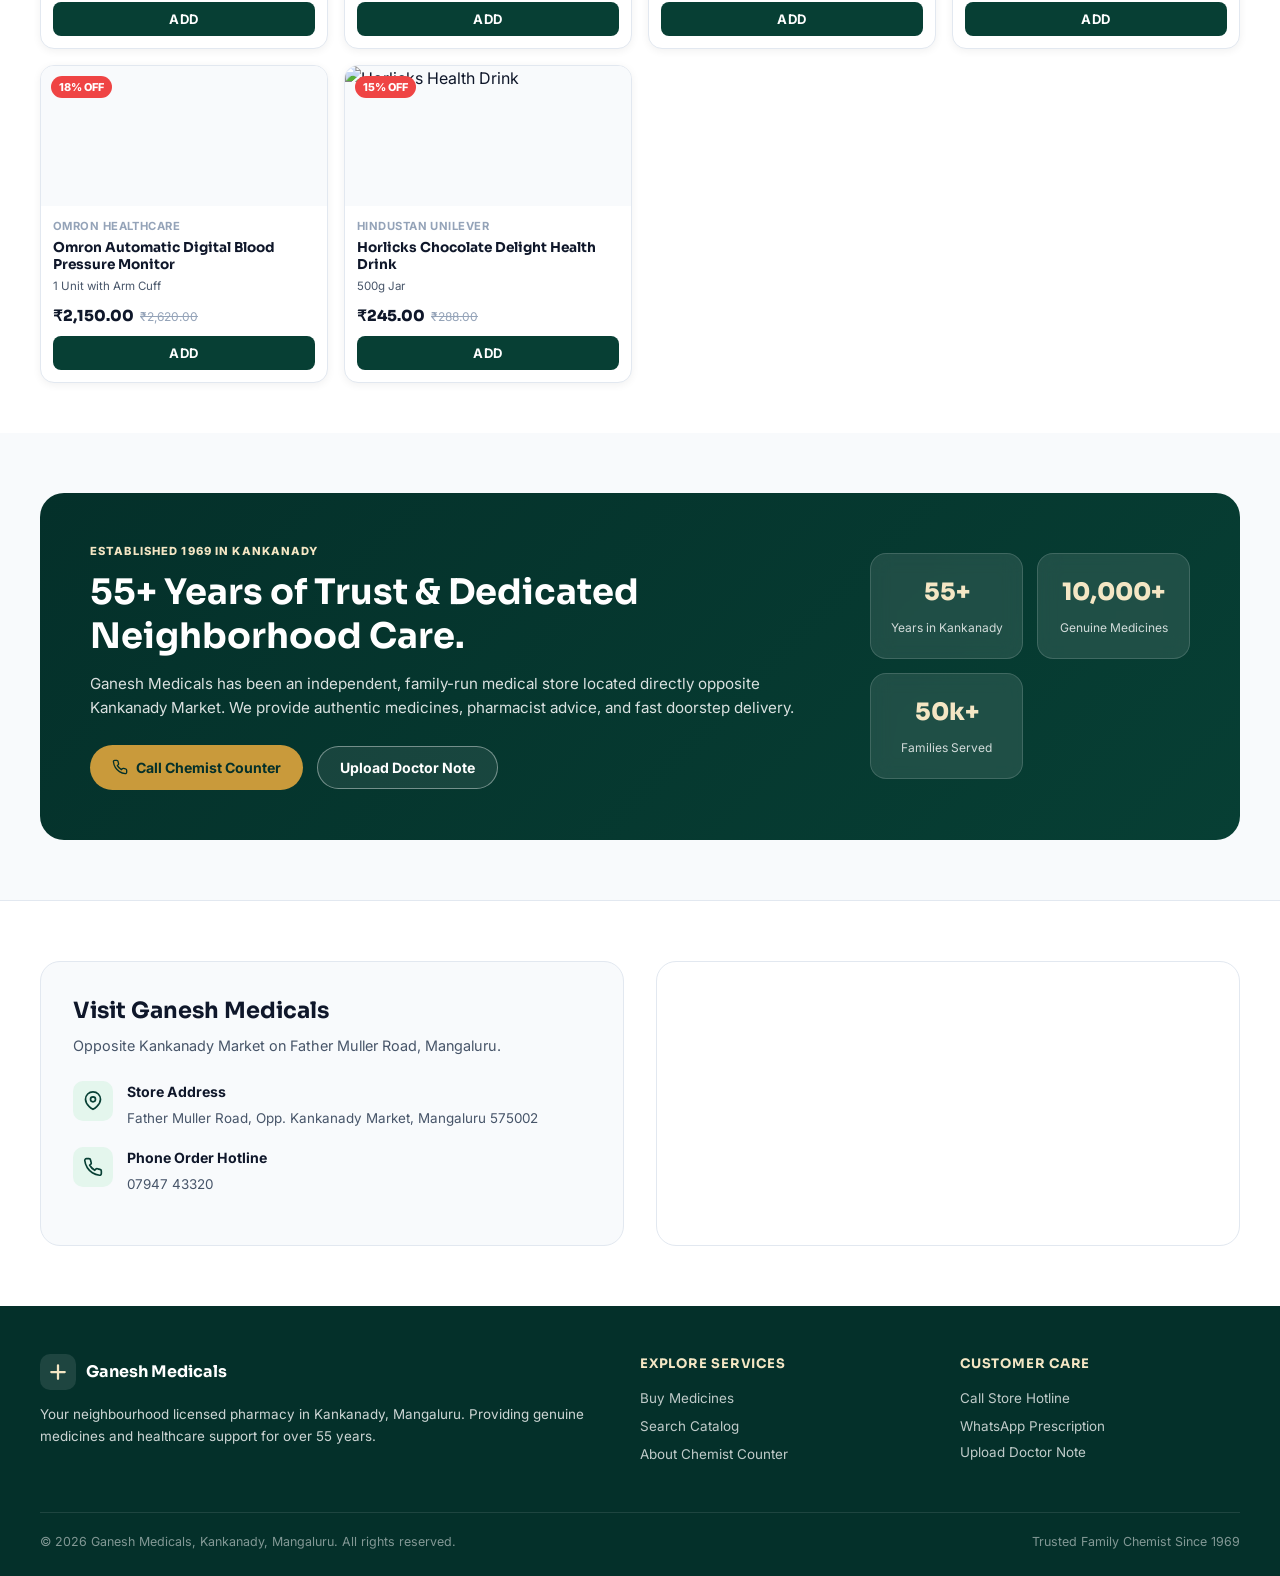
==== commit 371b3c7d: "Center animated dot directly on green SVG growth line tip" ====
--- a/index.html
+++ b/index.html
@@ -2,137 +2,107 @@
 <html lang="en">
 <head>
 <meta charset="UTF-8">
-<meta name="viewport" content="width=device-width, initial-scale=1.0">
+<meta name="viewport" content="width=device-width, initial-scale=1.0, maximum-scale=1.0">
 <title>Ganesh Medicals | Online Pharmacy Kankanady, Mangaluru</title>
-<meta name="description" content="Ganesh Medicals - Genuine medicines, prescription upload, lab tests & health care essentials in Kankanady, Mangaluru for over 55 years.">
+<meta name="description" content="Ganesh Medicals — Genuine medicines, prescription upload, lab tests & healthcare in Kankanady, Mangaluru. 55+ years of trusted pharmacy service.">
 <link rel="preconnect" href="https://fonts.googleapis.com">
 <link rel="preconnect" href="https://fonts.gstatic.com" crossorigin>
-<link href="https://fonts.googleapis.com/css2?family=Sora:wght@400;500;600;700;800&family=Inter:wght@400;500;600;700&display=swap" rel="stylesheet">
+<link href="https://fonts.googleapis.com/css2?family=Sora:wght@400;600;700;800&family=Inter:wght@400;500;600;700&display=swap" rel="stylesheet">
 <link rel="stylesheet" href="css/style.css">
 </head>
 <body>
 
-<!-- Page top scroll progress bar -->
+<!-- Scroll Progress -->
 <div class="scroll-progress" id="progress"></div>
-
-<!-- Toast Container for Notifications -->
+<!-- Toast -->
 <div class="toast-container" id="toastContainer"></div>
 
-<!-- ================= TOP HEADER NAVIGATION ================= -->
-<header id="siteHeader">
-  <!-- Top Utility Bar -->
-  <div class="top-nav-bar">
-    <div class="container top-nav-container">
-      <div class="brand-group">
-        <a href="#home" class="logo">
-          <div class="logo-mark">
-            <svg viewBox="0 0 24 24" fill="none"><path d="M12 3v18M3 12h18" stroke="#F4E6C4" stroke-width="3" stroke-linecap="round"/></svg>
-          </div>
-          <div class="logo-text">
-            <span class="logo-title">Ganesh Medicals</span>
-            <span class="logo-subtitle">Kankanady • Mangaluru</span>
-          </div>
-        </a>
-
-        <!-- Location Dropdown Selector -->
-        <button class="location-picker" id="openLocationModalBtn" aria-label="Select Delivery Address">
-          <div class="loc-icon">
-            <svg width="16" height="16" viewBox="0 0 24 24" fill="none" stroke="currentColor" stroke-width="2"><path d="M21 10c0 7-9 12-9 12s-9-5-9-12a9 9 0 0 1 18 0z"/><circle cx="12" cy="10" r="3"/></svg>
-          </div>
-          <div class="loc-text">
-            <span class="loc-label">Delivery Address</span>
-            <span class="loc-value" id="currentLocationName">Kankanady (Opp. Market) <svg width="12" height="12" viewBox="0 0 24 24" fill="none" stroke="currentColor" stroke-width="2.5"><path d="M6 9l6 6 6-6"/></svg></span>
-          </div>
+<!-- ============================================================
+     DESKTOP HEADER (hidden on mobile, mobile uses .mob-header)
+     ============================================================ -->
+<header id="siteHeader" class="desk-header">
+  <div class="container desk-header-inner">
+
+    <!-- Logo -->
+    <a href="#home" class="logo">
+      <div class="logo-mark">
+        <svg viewBox="0 0 24 24" fill="none"><path d="M12 3v18M3 12h18" stroke="#F4E6C4" stroke-width="3" stroke-linecap="round"/></svg>
+      </div>
+      <div class="logo-text">
+        <span class="logo-title">Ganesh Medicals</span>
+        <span class="logo-subtitle">Kankanady • Mangaluru</span>
+      </div>
+    </a>
+
+    <!-- Centered Search Bar -->
+    <div class="desk-search-wrap" id="headerSearchWrapper">
+      <div class="desk-search-box">
+        <svg width="18" height="18" viewBox="0 0 24 24" fill="none" stroke="#64748B" stroke-width="2.5"><circle cx="11" cy="11" r="8"/><line x1="21" y1="21" x2="16.65" y2="16.65"/></svg>
+        <input type="text" id="medicineSearchInput" autocomplete="off" placeholder="Search Medicines, OTC &amp; Healthcare Products..." aria-label="Search Medicines">
+        <button class="desk-search-btn" id="searchSubmitBtn">
+          <svg width="14" height="14" viewBox="0 0 24 24" fill="none" stroke="currentColor" stroke-width="2.5"><circle cx="11" cy="11" r="8"/><line x1="21" y1="21" x2="16.65" y2="16.65"/></svg>
+          Search
         </button>
       </div>
-
-      <!-- Header Centered Search Bar (Apollo Style) -->
-      <div class="header-search-wrapper" id="headerSearchWrapper">
-        <div class="header-search-box">
-          <svg width="18" height="18" viewBox="0 0 24 24" fill="none" stroke="#64748B" stroke-width="2.5"><circle cx="11" cy="11" r="8"/><line x1="21" y1="21" x2="16.65" y2="16.65"/></svg>
-          <input type="text" id="medicineSearchInput" autocomplete="off" placeholder="Search Medicines, OTC &amp; Healthcare Products..." aria-label="Search Medicines">
-          <button class="search-submit-btn-mini" id="searchSubmitBtn">
-            <svg width="14" height="14" viewBox="0 0 24 24" fill="none" stroke="currentColor" stroke-width="2.5"><circle cx="11" cy="11" r="8"/><line x1="21" y1="21" x2="16.65" y2="16.65"/></svg>
-            <span>Search</span>
-          </button>
-        </div>
-
-        <!-- Live Search Autocomplete Popup -->
-        <div class="search-dropdown-results" id="searchResultsDrop">
-          <div class="search-results-header">Popular Searches</div>
-          <div class="search-result-item" data-query="Dolo 650mg Paracetamol">
-            <div class="item-icon">
-              <svg width="18" height="18" viewBox="0 0 24 24" fill="none" stroke="#0D9488" stroke-width="2"><path d="M10.5 20.5l10-10a4.95 4.95 0 1 0-7-7l-10 10a4.95 4.95 0 1 0 7 7z"/><line x1="8.5" y1="8.5" x2="15.5" y2="15.5"/></svg>
-            </div>
-            <div class="item-info"><strong>Dolo 650mg Paracetamol</strong><span>Pain &amp; Fever Relief</span></div>
-            <span class="item-tag">Prescription</span>
-          </div>
-          <div class="search-result-item" data-query="Accu-Chek Active Glucose Test Strips">
-            <div class="item-icon">
-              <svg width="18" height="18" viewBox="0 0 24 24" fill="none" stroke="#0D9488" stroke-width="2"><path d="M12 2v20M17 5H9.5a3.5 3.5 0 0 0 0 7h5a3.5 3.5 0 0 1 0 7H6"/></svg>
-            </div>
-            <div class="item-info"><strong>Accu-Chek Sugar Test Strips</strong><span>Diabetes Monitor</span></div>
-            <span class="item-tag">Device</span>
-          </div>
-          <div class="search-result-item" data-query="Volini Max Instant Pain Relief Spray">
-            <div class="item-icon">
-              <svg width="18" height="18" viewBox="0 0 24 24" fill="none" stroke="#0D9488" stroke-width="2"><path d="M12 22s8-4 8-10V5l-8-3-8 3v7c0 6 8 10 8 10z"/></svg>
-            </div>
-            <div class="item-info"><strong>Volini Pain Relief Spray</strong><span>Muscle &amp; Joint Care</span></div>
-            <span class="item-tag">OTC</span>
-          </div>
-          <div class="search-result-item" data-query="Sebamed Baby Gentle Hydrating Lotion">
-            <div class="item-icon">
-              <svg width="18" height="18" viewBox="0 0 24 24" fill="none" stroke="#0D9488" stroke-width="2"><path d="M20.84 4.61a5.5 5.5 0 0 0-7.78 0L12 5.67l-1.06-1.06a5.5 5.5 0 0 0-7.78 7.78l1.06 1.06L12 21.23l8.78-8.78 1.06-1.06a5.5 5.5 0 0 0 0-7.78z"/></svg>
-            </div>
-            <div class="item-info"><strong>Sebamed Baby Lotion 200ml</strong><span>Baby Care</span></div>
-            <span class="item-tag">Baby Care</span>
-          </div>
-        </div>
-      </div>
-
-      <!-- Right Header Actions -->
-      <div class="header-actions">
-        <button class="action-btn upload-rx-head-btn" id="openRxModalBtnTop">
-          <svg width="16" height="16" viewBox="0 0 24 24" fill="none" stroke="currentColor" stroke-width="2"><path d="M14 2H6a2 2 0 0 0-2 2v16a2 2 0 0 0 2 2h12a2 2 0 0 0 2-2V8z"/><polyline points="14 2 14 8 20 8"/><line x1="12" y1="18" x2="12" y2="12"/><line x1="9" y1="15" x2="15" y2="15"/></svg>
-          <span>Upload Rx</span>
-        </button>
-
-        <a href="tel:07947433320" class="header-phone">
-          <svg width="15" height="15" viewBox="0 0 24 24" fill="none" stroke="currentColor" stroke-width="2"><path d="M22 16.92v3a2 2 0 0 1-2.18 2 19.79 19.79 0 0 1-8.63-3.07 19.5 19.5 0 0 1-6-6 19.79 19.79 0 0 1-3.07-8.67A2 2 0 0 1 4.11 2h3a2 2 0 0 1 2 1.72c.127.96.361 1.903.7 2.81a2 2 0 0 1-.45 2.11L8.09 9.91a16 16 0 0 0 6 6l1.27-1.27a2 2 0 0 1 2.11-.45c.907.339 1.85.573 2.81.7A2 2 0 0 1 22 16.92z"/></svg>
-          <span>07947 43320</span>
-        </a>
-
-        <button class="cart-btn" id="cartBtn" aria-label="Shopping Cart">
-          <svg width="18" height="18" viewBox="0 0 24 24" fill="none" stroke="currentColor" stroke-width="2"><circle cx="9" cy="21" r="1"/><circle cx="20" cy="21" r="1"/><path d="M1 1h4l2.68 13.39a2 2 0 0 0 2 1.61h9.72a2 2 0 0 0 2-1.61L23 6H6"/></svg>
-          <span class="cart-count" id="cartCount">0</span>
-        </button>
-
-        <button class="login-btn" id="loginBtn">
-          <svg width="16" height="16" viewBox="0 0 24 24" fill="none" stroke="currentColor" stroke-width="2"><path d="M20 21v-2a4 4 0 0 0-4-4H8a4 4 0 0 0-4 4v2"/><circle cx="12" cy="7" r="4"/></svg>
-          <span>Login</span>
-        </button>
-      </div>
-    </div>
-  </div>
-
-  <!-- Primary Links Navigation Bar -->
-  <div class="main-nav-bar">
+      <div class="search-dropdown-results" id="searchResultsDrop">
+        <div class="search-results-header">Popular Searches</div>
+        <div class="search-result-item" data-query="Dolo 650mg Paracetamol">
+          <div class="item-icon"><svg width="18" height="18" viewBox="0 0 24 24" fill="none" stroke="#0D9488" stroke-width="2"><path d="M10.5 20.5l10-10a4.95 4.95 0 1 0-7-7l-10 10a4.95 4.95 0 1 0 7 7z"/><line x1="8.5" y1="8.5" x2="15.5" y2="15.5"/></svg></div>
+          <div class="item-info"><strong>Dolo 650mg Paracetamol</strong><span>Pain &amp; Fever Relief</span></div>
+          <span class="item-tag">Rx</span>
+        </div>
+        <div class="search-result-item" data-query="Accu-Chek Active Glucose Test Strips">
+          <div class="item-icon"><svg width="18" height="18" viewBox="0 0 24 24" fill="none" stroke="#0D9488" stroke-width="2"><path d="M12 2v20M17 5H9.5a3.5 3.5 0 0 0 0 7h5a3.5 3.5 0 0 1 0 7H6"/></svg></div>
+          <div class="item-info"><strong>Accu-Chek Sugar Test Strips</strong><span>Diabetes Monitor</span></div>
+          <span class="item-tag">Device</span>
+        </div>
+        <div class="search-result-item" data-query="Volini Max Pain Relief Spray">
+          <div class="item-icon"><svg width="18" height="18" viewBox="0 0 24 24" fill="none" stroke="#0D9488" stroke-width="2"><path d="M12 22s8-4 8-10V5l-8-3-8 3v7c0 6 8 10 8 10z"/></svg></div>
+          <div class="item-info"><strong>Volini Pain Relief Spray</strong><span>Muscle &amp; Joint Care</span></div>
+          <span class="item-tag">OTC</span>
+        </div>
+      </div>
+    </div>
+
+    <!-- Right Actions -->
+    <div class="desk-header-actions">
+      <button class="location-picker" id="openLocationModalBtn">
+        <svg width="14" height="14" viewBox="0 0 24 24" fill="none" stroke="currentColor" stroke-width="2"><path d="M21 10c0 7-9 12-9 12s-9-5-9-12a9 9 0 0 1 18 0z"/><circle cx="12" cy="10" r="3"/></svg>
+        <span id="currentLocationName">Kankanady</span>
+        <svg width="12" height="12" viewBox="0 0 24 24" fill="none" stroke="currentColor" stroke-width="2.5"><path d="M6 9l6 6 6-6"/></svg>
+      </button>
+      <button class="action-btn upload-rx-head-btn" id="openRxModalBtnTop">
+        <svg width="15" height="15" viewBox="0 0 24 24" fill="none" stroke="currentColor" stroke-width="2"><path d="M14 2H6a2 2 0 0 0-2 2v16a2 2 0 0 0 2 2h12a2 2 0 0 0 2-2V8z"/><polyline points="14 2 14 8 20 8"/><line x1="12" y1="18" x2="12" y2="12"/><line x1="9" y1="15" x2="15" y2="15"/></svg>
+        <span>Upload Rx</span>
+      </button>
+      <button class="cart-btn" id="cartBtn" aria-label="Cart">
+        <svg width="18" height="18" viewBox="0 0 24 24" fill="none" stroke="currentColor" stroke-width="2"><circle cx="9" cy="21" r="1"/><circle cx="20" cy="21" r="1"/><path d="M1 1h4l2.68 13.39a2 2 0 0 0 2 1.61h9.72a2 2 0 0 0 2-1.61L23 6H6"/></svg>
+        <span class="cart-count" id="cartCount">0</span>
+      </button>
+      <button class="login-btn" id="loginBtn">
+        <svg width="15" height="15" viewBox="0 0 24 24" fill="none" stroke="currentColor" stroke-width="2"><path d="M20 21v-2a4 4 0 0 0-4-4H8a4 4 0 0 0-4 4v2"/><circle cx="12" cy="7" r="4"/></svg>
+        Login
+      </button>
+    </div>
+  </div>
+
+  <!-- Desktop Nav -->
+  <div class="desk-nav-bar">
     <div class="container">
-      <nav class="nav-links" id="navLinks">
+      <nav class="nav-links">
         <a href="#home" class="nav-item active">Buy Medicines</a>
         <a href="search.html" class="nav-item">Search Catalog</a>
-        <a href="#consult" class="nav-item" id="navDoctorBtn">Find Doctors</a>
-        <a href="#labtests" class="nav-item" id="navLabBtn">Lab Tests</a>
+        <a href="#consult" class="nav-item">Find Doctors</a>
+        <a href="#labtests" class="nav-item">Lab Tests</a>
         <a href="#whyus" class="nav-item">About Us</a>
-        <a href="#offers" class="nav-item" id="navOffersBtn">Offers <span class="badge-pill">New</span></a>
-        <a href="#insurance" class="nav-item" id="navInsuranceBtn">Buy Insurance <span class="badge-pill">New</span></a>
+        <a href="#offers" class="nav-item">Offers <span class="badge-pill">New</span></a>
+        <a href="#insurance" class="nav-item">Buy Insurance</a>
       </nav>
     </div>
   </div>
 
-  <!-- Category Sub-Bar Ribbon (Clean Apollo Pills Scroll) -->
-  <div class="category-strip">
+  <!-- Category Strip (Desktop Only) -->
+  <div class="category-strip desk-only">
     <div class="container strip-container">
       <div class="strip-scroll" id="stripCategories">
         <button class="strip-item active" data-filter="all">All Products</button>
@@ -148,106 +118,171 @@
   </div>
 </header>
 
-
-<!-- ================= HERO SECTION ================= -->
-<section class="apollo-hero" id="home">
-  <div class="hero-bg-overlay"></div>
-  <div class="container hero-container">
-    <div class="hero-center-content">
+<!-- ============================================================
+     MOBILE HEADER (app-like, only on mobile)
+     ============================================================ -->
+<header class="mob-header" id="mobHeader">
+  <!-- Row 1: Brand + Location + Cart + Login -->
+  <div class="mob-top-bar">
+    <div class="mob-brand">
+      <div class="mob-logo-mark">
+        <svg viewBox="0 0 24 24" fill="none"><path d="M12 3v18M3 12h18" stroke="#F4E6C4" stroke-width="3" stroke-linecap="round"/></svg>
+      </div>
+      <div>
+        <div class="mob-logo-name">Ganesh Medicals</div>
+        <button class="mob-location-btn" id="mobLocationBtn">
+          <svg width="10" height="10" viewBox="0 0 24 24" fill="none" stroke="rgba(255,255,255,0.8)" stroke-width="2.5"><path d="M21 10c0 7-9 12-9 12s-9-5-9-12a9 9 0 0 1 18 0z"/><circle cx="12" cy="10" r="3"/></svg>
+          <span id="mobLocationName">Kankanady (Opp. Market)</span>
+          <svg width="10" height="10" viewBox="0 0 24 24" fill="none" stroke="rgba(255,255,255,0.7)" stroke-width="2.5"><path d="M6 9l6 6 6-6"/></svg>
+        </button>
+      </div>
+    </div>
+    <div class="mob-top-actions">
+      <button class="mob-action-btn" id="openRxModalBtnMob" aria-label="Upload Prescription">
+        <svg width="20" height="20" viewBox="0 0 24 24" fill="none" stroke="currentColor" stroke-width="2"><path d="M14 2H6a2 2 0 0 0-2 2v16a2 2 0 0 0 2 2h12a2 2 0 0 0 2-2V8z"/><polyline points="14 2 14 8 20 8"/><line x1="12" y1="18" x2="12" y2="12"/><line x1="9" y1="15" x2="15" y2="15"/></svg>
+      </button>
+      <button class="mob-action-btn mob-cart-action" id="mobCartHeaderBtn" aria-label="Cart">
+        <svg width="20" height="20" viewBox="0 0 24 24" fill="none" stroke="currentColor" stroke-width="2"><circle cx="9" cy="21" r="1"/><circle cx="20" cy="21" r="1"/><path d="M1 1h4l2.68 13.39a2 2 0 0 0 2 1.61h9.72a2 2 0 0 0 2-1.61L23 6H6"/></svg>
+        <span class="mob-cart-badge" id="mobCartBadge">0</span>
+      </button>
+      <button class="mob-action-btn" id="loginBtn2" aria-label="Login">
+        <svg width="20" height="20" viewBox="0 0 24 24" fill="none" stroke="currentColor" stroke-width="2"><path d="M20 21v-2a4 4 0 0 0-4-4H8a4 4 0 0 0-4 4v2"/><circle cx="12" cy="7" r="4"/></svg>
+      </button>
+    </div>
+  </div>
+
+  <!-- Row 2: Full-Width Search Bar -->
+  <div class="mob-search-row">
+    <div class="mob-search-box">
+      <svg width="16" height="16" viewBox="0 0 24 24" fill="none" stroke="#94A3B8" stroke-width="2.5"><circle cx="11" cy="11" r="8"/><line x1="21" y1="21" x2="16.65" y2="16.65"/></svg>
+      <input type="text" id="mobSearchInput" placeholder="Search Medicines" autocomplete="off" aria-label="Search medicines">
+    </div>
+  </div>
+</header>
+
+
+<!-- ============================================================
+     MOBILE HERO BANNER (app-like compact banner)
+     ============================================================ -->
+<section class="mob-hero mob-only" id="home">
+  <div class="mob-hero-inner">
+    <div class="mob-hero-text">
+      <p class="mob-hero-eyebrow">Trusted Since 1969 • Kankanady, Mangaluru</p>
+      <h1 class="mob-hero-heading">Your Neighbourhood <span class="mob-hero-accent">Online Pharmacy</span></h1>
+    </div>
+    <div class="mob-trust-row">
+      <span class="mob-trust-chip"><svg width="12" height="12" viewBox="0 0 24 24" fill="none" stroke="currentColor" stroke-width="2.5"><polyline points="20 6 9 17 4 12"/></svg> Genuine Stock</span>
+      <span class="mob-trust-chip"><svg width="12" height="12" viewBox="0 0 24 24" fill="none" stroke="currentColor" stroke-width="2.5"><polyline points="20 6 9 17 4 12"/></svg> Fast Delivery</span>
+      <span class="mob-trust-chip"><svg width="12" height="12" viewBox="0 0 24 24" fill="none" stroke="currentColor" stroke-width="2.5"><polyline points="20 6 9 17 4 12"/></svg> 55+ Years Trust</span>
+    </div>
+  </div>
+</section>
+
+<!-- ============================================================
+     DESKTOP HERO SECTION (clean teal, no gradient)
+     ============================================================ -->
+<section class="desk-hero desk-only" id="homeDesk">
+  <div class="container desk-hero-inner">
+    <div class="desk-hero-text">
       <div class="hero-eyebrow">
         <svg width="14" height="14" viewBox="0 0 24 24" fill="none" stroke="currentColor" stroke-width="2.5"><path d="M12 22s8-4 8-10V5l-8-3-8 3v7c0 6 8 10 8 10z"/></svg>
-        <span>Trusted since 1969 • Kankanady, Mangaluru</span>
-      </div>
-      <h1 class="hero-heading">Your Neighborhood<br><span class="hero-heading-accent">Online Pharmacy</span></h1>
-
-      <!-- Glassmorphic Hero Search Box (Matching User Reference Image) -->
-      <div class="hero-glass-card">
-        <div class="hero-glass-title">Search or describe what healthcare items you need</div>
-        <div class="search-input-group">
-          <div class="search-icon">
-            <svg width="20" height="20" viewBox="0 0 24 24" fill="none" stroke="currentColor" stroke-width="2.5"><circle cx="11" cy="11" r="8"/><line x1="21" y1="21" x2="16.65" y2="16.65"/></svg>
-          </div>
-          <input type="text" id="heroSearchInput" placeholder="Search Paracetamol, Accu-Chek, Volini, Baby Care..." aria-label="Search medicines">
-          <button class="search-submit-btn" id="heroSearchSubmitBtn">
-            <svg width="16" height="16" viewBox="0 0 24 24" fill="none" stroke="currentColor" stroke-width="2.5"><line x1="12" y1="5" x2="12" y2="19"/><line x1="5" y1="12" x2="19" y2="12"/></svg>
-            Order Medicines
-          </button>
-        </div>
-      </div>
-
-      <!-- Quick Action Glass Tags Strip (Matching User Reference Image) -->
-      <div class="glass-tags-strip">
-        <button class="glass-tag-pill" id="openRxModalBtnTag">WhatsApp Prescription</button>
-        <button class="glass-tag-pill" id="doctorConsultTag">Doctor Consultation</button>
-        <button class="glass-tag-pill" id="labTestsTag">Lab Tests at Home</button>
-        <button class="glass-tag-pill" id="insuranceTag">Health Insurance</button>
-      </div>
-
-      <!-- Trust Badges Strip -->
-      <div class="hero-trust-pills" style="margin-top: 24px;">
-        <span class="trust-pill"><svg width="14" height="14" viewBox="0 0 24 24" fill="none" stroke="currentColor" stroke-width="2.5"><polyline points="20 6 9 17 4 12"/></svg> 100% Genuine Stock</span>
-        <span class="trust-pill"><svg width="14" height="14" viewBox="0 0 24 24" fill="none" stroke="currentColor" stroke-width="2.5"><polyline points="20 6 9 17 4 12"/></svg> Express Kankanady Delivery</span>
-        <span class="trust-pill"><svg width="14" height="14" viewBox="0 0 24 24" fill="none" stroke="currentColor" stroke-width="2.5"><polyline points="20 6 9 17 4 12"/></svg> 55+ Years Pharmacy Trust</span>
+        Trusted since 1969 • Kankanady, Mangaluru
+      </div>
+      <h1 class="desk-hero-heading">Your Neighborhood<br><span class="desk-hero-accent">Online Pharmacy</span></h1>
+      <p class="desk-hero-sub">100% Genuine medicines, prescription upload &amp; express delivery to Kankanady &amp; nearby areas.</p>
+      <div class="desk-hero-pills">
+        <span class="desk-trust-pill"><svg width="14" height="14" viewBox="0 0 24 24" fill="none" stroke="currentColor" stroke-width="2.5"><polyline points="20 6 9 17 4 12"/></svg> 100% Genuine Stock</span>
+        <span class="desk-trust-pill"><svg width="14" height="14" viewBox="0 0 24 24" fill="none" stroke="currentColor" stroke-width="2.5"><polyline points="20 6 9 17 4 12"/></svg> Express Kankanady Delivery</span>
+        <span class="desk-trust-pill"><svg width="14" height="14" viewBox="0 0 24 24" fill="none" stroke="currentColor" stroke-width="2.5"><polyline points="20 6 9 17 4 12"/></svg> 55+ Years Pharmacy Trust</span>
+      </div>
+      <div class="desk-hero-cta-row">
+        <button class="desk-hero-primary" id="heroUploadRxBtn">
+          <svg width="16" height="16" viewBox="0 0 24 24" fill="none" stroke="currentColor" stroke-width="2"><path d="M14 2H6a2 2 0 0 0-2 2v16a2 2 0 0 0 2 2h12a2 2 0 0 0 2-2V8z"/><polyline points="14 2 14 8 20 8"/><line x1="12" y1="18" x2="12" y2="12"/><line x1="9" y1="15" x2="15" y2="15"/></svg>
+          Upload Prescription — Get 20% Off
+        </button>
+        <a href="search.html" class="desk-hero-secondary">
+          <svg width="16" height="16" viewBox="0 0 24 24" fill="none" stroke="currentColor" stroke-width="2.5"><circle cx="11" cy="11" r="8"/><line x1="21" y1="21" x2="16.65" y2="16.65"/></svg>
+          Search Medicine Catalog
+        </a>
+      </div>
+    </div>
+    <div class="desk-hero-card">
+      <div class="stat-box-desk">
+        <strong>55+</strong><span>Years in Kankanady</span>
+      </div>
+      <div class="stat-box-desk">
+        <strong>10,000+</strong><span>Genuine Medicines</span>
+      </div>
+      <div class="stat-box-desk">
+        <strong>50k+</strong><span>Families Served</span>
+      </div>
+      <div class="stat-box-desk">
+        <strong>Free</strong><span>Local Delivery</span>
       </div>
     </div>
   </div>
 </section>
 
 
-<!-- ================= 4 QUICK ACTION CARDS ================= -->
-<section class="quick-actions-section">
+<!-- ============================================================
+     QUICK ACTION CARDS — 3 column on mobile (like Apollo)
+     ============================================================ -->
+<section class="quick-actions-section" id="quick-actions">
   <div class="container">
     <div class="quick-actions-grid">
-      
-      <!-- Card 1: Upload Prescription (Mint Green) -->
+
+      <!-- Card 1: Prescription -->
       <div class="qa-card qa-card-mint" id="openRxModalCard">
         <div class="qa-content">
           <div class="qa-icon">
-            <svg width="24" height="24" viewBox="0 0 24 24" fill="none" stroke="#059669" stroke-width="2"><path d="M14 2H6a2 2 0 0 0-2 2v16a2 2 0 0 0 2 2h12a2 2 0 0 0 2-2V8z"/><polyline points="14 2 14 8 20 8"/><line x1="12" y1="18" x2="12" y2="12"/><line x1="9" y1="15" x2="15" y2="15"/></svg>
+            <svg width="26" height="26" viewBox="0 0 24 24" fill="none" stroke="#059669" stroke-width="2"><path d="M14 2H6a2 2 0 0 0-2 2v16a2 2 0 0 0 2 2h12a2 2 0 0 0 2-2V8z"/><polyline points="14 2 14 8 20 8"/><line x1="12" y1="18" x2="12" y2="12"/><line x1="9" y1="15" x2="15" y2="15"/></svg>
           </div>
           <div class="qa-text">
-            <h3>Get 20%* off on Prescription</h3>
-            <span class="qa-btn-link">UPLOAD NOW <svg width="14" height="14" viewBox="0 0 24 24" fill="none" stroke="currentColor" stroke-width="2.5"><path d="M9 18l6-6-6-6"/></svg></span>
-          </div>
-        </div>
-      </div>
-
-      <!-- Card 2: Doctor Appointment (Lavender Purple) -->
+            <h3>Order Via Prescription</h3>
+            <span class="qa-discount">UPTO 20% OFF</span>
+            <span class="qa-btn-link">UPLOAD NOW <svg width="12" height="12" viewBox="0 0 24 24" fill="none" stroke="currentColor" stroke-width="2.5"><path d="M9 18l6-6-6-6"/></svg></span>
+          </div>
+        </div>
+      </div>
+
+      <!-- Card 2: Doctor -->
       <div class="qa-card qa-card-purple" id="doctorConsultCard">
         <div class="qa-content">
           <div class="qa-icon">
-            <svg width="24" height="24" viewBox="0 0 24 24" fill="none" stroke="#7C3AED" stroke-width="2"><path d="M4.8 2.3A.3.3 0 0 0 4.5 2.6V5A5 5 0 0 0 9.5 10h5A5 5 0 0 0 19.5 5V2.6a.3.3 0 0 0-.3-.3h-1.4a.3.3 0 0 0-.3.3V5a3 3 0 0 1-3 3h-5a3 3 0 0 1-3-3V2.6a.3.3 0 0 0-.3-.3H4.8z"/><path d="M12 10v6a4 4 0 0 0 8 0v-2"/><circle cx="20" cy="12" r="2"/></svg>
+            <svg width="26" height="26" viewBox="0 0 24 24" fill="none" stroke="#7C3AED" stroke-width="2"><path d="M4.8 2.3A.3.3 0 0 0 4.5 2.6V5A5 5 0 0 0 9.5 10h5A5 5 0 0 0 19.5 5V2.6a.3.3 0 0 0-.3-.3h-1.4a.3.3 0 0 0-.3.3V5a3 3 0 0 1-3 3h-5a3 3 0 0 1-3-3V2.6a.3.3 0 0 0-.3-.3H4.8z"/><path d="M12 10v6a4 4 0 0 0 8 0v-2"/><circle cx="20" cy="12" r="2"/></svg>
           </div>
           <div class="qa-text">
             <h3>Doctor Appointment</h3>
-            <span class="qa-btn-link">BOOK NOW <svg width="14" height="14" viewBox="0 0 24 24" fill="none" stroke="currentColor" stroke-width="2.5"><path d="M9 18l6-6-6-6"/></svg></span>
-          </div>
-        </div>
-      </div>
-
-      <!-- Card 3: Health Insurance (Soft Yellow) -->
-      <div class="qa-card qa-card-yellow" id="insuranceCard">
+            <span class="qa-discount">FREE CONSULT</span>
+            <span class="qa-btn-link">BOOK NOW <svg width="12" height="12" viewBox="0 0 24 24" fill="none" stroke="currentColor" stroke-width="2.5"><path d="M9 18l6-6-6-6"/></svg></span>
+          </div>
+        </div>
+      </div>
+
+      <!-- Card 3: Lab Tests -->
+      <div class="qa-card qa-card-pink" id="labTestsCard">
         <div class="qa-content">
           <div class="qa-icon">
-            <svg width="24" height="24" viewBox="0 0 24 24" fill="none" stroke="#D97706" stroke-width="2"><path d="M12 22s8-4 8-10V5l-8-3-8 3v7c0 6 8 10 8 10z"/><line x1="12" y1="8" x2="12" y2="14"/><line x1="9" y1="11" x2="15" y2="11"/></svg>
+            <svg width="26" height="26" viewBox="0 0 24 24" fill="none" stroke="#DB2777" stroke-width="2"><path d="M6 18h12M10 2v4M14 2v4M8 6h8l3 12a2 2 0 0 1-2 2H7a2 2 0 0 1-2-2L8 6z"/></svg>
+          </div>
+          <div class="qa-text">
+            <h3>Lab Tests</h3>
+            <span class="qa-discount">AT HOME</span>
+            <span class="qa-btn-link">BOOK NOW <svg width="12" height="12" viewBox="0 0 24 24" fill="none" stroke="currentColor" stroke-width="2.5"><path d="M9 18l6-6-6-6"/></svg></span>
+          </div>
+        </div>
+      </div>
+
+      <!-- Card 4 (Desktop extra): Insurance -->
+      <div class="qa-card qa-card-yellow desk-only" id="insuranceCard">
+        <div class="qa-content">
+          <div class="qa-icon">
+            <svg width="26" height="26" viewBox="0 0 24 24" fill="none" stroke="#D97706" stroke-width="2"><path d="M12 22s8-4 8-10V5l-8-3-8 3v7c0 6 8 10 8 10z"/><line x1="12" y1="8" x2="12" y2="14"/><line x1="9" y1="11" x2="15" y2="11"/></svg>
           </div>
           <div class="qa-text">
             <span class="new-tag">New</span>
             <h3>Health Insurance</h3>
-            <span class="qa-btn-link">EXPLORE PLANS <svg width="14" height="14" viewBox="0 0 24 24" fill="none" stroke="currentColor" stroke-width="2.5"><path d="M9 18l6-6-6-6"/></svg></span>
-          </div>
-        </div>
-      </div>
-
-      <!-- Card 4: Lab Tests (Soft Pink) -->
-      <div class="qa-card qa-card-pink" id="labTestsCard">
-        <div class="qa-content">
-          <div class="qa-icon">
-            <svg width="24" height="24" viewBox="0 0 24 24" fill="none" stroke="#DB2777" stroke-width="2"><path d="M6 18h12M10 2v4M14 2v4M8 6h8l3 12a2 2 0 0 1-2 2H7a2 2 0 0 1-2-2L8 6z"/></svg>
-          </div>
-          <div class="qa-text">
-            <h3>Lab Tests</h3>
-            <span class="qa-btn-link">AT HOME <svg width="14" height="14" viewBox="0 0 24 24" fill="none" stroke="currentColor" stroke-width="2.5"><path d="M9 18l6-6-6-6"/></svg></span>
+            <span class="qa-btn-link">EXPLORE <svg width="12" height="12" viewBox="0 0 24 24" fill="none" stroke="currentColor" stroke-width="2.5"><path d="M9 18l6-6-6-6"/></svg></span>
           </div>
         </div>
       </div>
@@ -257,47 +292,85 @@
 </section>
 
 
-<!-- ================= BROWSE BY HEALTH CONDITIONS ================= -->
+<!-- ============================================================
+     CATEGORY SCROLL (Mobile App style horizontal scroll)
+     ============================================================ -->
+<section class="mob-categories mob-only">
+  <div class="mob-cat-scroll">
+    <div class="mob-cat-item active" data-filter="all">
+      <div class="mob-cat-icon" style="background:#E4F6ED;">
+        <svg width="22" height="22" viewBox="0 0 24 24" fill="none" stroke="#059669" stroke-width="2"><path d="M3 9l9-7 9 7v11a2 2 0 0 1-2 2H5a2 2 0 0 1-2-2z"/><polyline points="9 22 9 12 15 12 15 22"/></svg>
+      </div>
+      <span>All</span>
+    </div>
+    <div class="mob-cat-item" data-filter="medicines">
+      <div class="mob-cat-icon" style="background:#FEE2E2;">
+        <svg width="22" height="22" viewBox="0 0 24 24" fill="none" stroke="#EF4444" stroke-width="2"><path d="M10.5 20.5l10-10a4.95 4.95 0 1 0-7-7l-10 10a4.95 4.95 0 1 0 7 7z"/><line x1="8.5" y1="8.5" x2="15.5" y2="15.5"/></svg>
+      </div>
+      <span>Medicines</span>
+    </div>
+    <div class="mob-cat-item" data-filter="devices">
+      <div class="mob-cat-icon" style="background:#DBEAFE;">
+        <svg width="22" height="22" viewBox="0 0 24 24" fill="none" stroke="#3B82F6" stroke-width="2"><path d="M22 12h-4l-3 9L9 3l-3 9H2"/></svg>
+      </div>
+      <span>Devices</span>
+    </div>
+    <div class="mob-cat-item" data-filter="wellness">
+      <div class="mob-cat-icon" style="background:#F0EBFA;">
+        <svg width="22" height="22" viewBox="0 0 24 24" fill="none" stroke="#7C3AED" stroke-width="2"><path d="M20.84 4.61a5.5 5.5 0 0 0-7.78 0L12 5.67l-1.06-1.06a5.5 5.5 0 0 0-7.78 7.78l1.06 1.06L12 21.23l8.78-8.78 1.06-1.06a5.5 5.5 0 0 0 0-7.78z"/></svg>
+      </div>
+      <span>Wellness</span>
+    </div>
+    <div class="mob-cat-item" data-filter="Diabetes Care">
+      <div class="mob-cat-icon" style="background:#FEF6E4;">
+        <svg width="22" height="22" viewBox="0 0 24 24" fill="none" stroke="#D97706" stroke-width="2"><circle cx="12" cy="12" r="10"/><line x1="12" y1="8" x2="12" y2="16"/><line x1="8" y1="12" x2="16" y2="12"/></svg>
+      </div>
+      <span>Diabetes</span>
+    </div>
+    <div class="mob-cat-item" data-filter="Cardiac Care">
+      <div class="mob-cat-icon" style="background:#FFE4E6;">
+        <svg width="22" height="22" viewBox="0 0 24 24" fill="none" stroke="#E11D48" stroke-width="2"><path d="M20.84 4.61a5.5 5.5 0 0 0-7.78 0L12 5.67l-1.06-1.06a5.5 5.5 0 0 0-7.78 7.78l1.06 1.06L12 21.23l8.78-8.78 1.06-1.06a5.5 5.5 0 0 0 0-7.78z"/></svg>
+      </div>
+      <span>Cardiac</span>
+    </div>
+    <div class="mob-cat-item" data-filter="Pain Relief">
+      <div class="mob-cat-icon" style="background:#DDD6FE;">
+        <svg width="22" height="22" viewBox="0 0 24 24" fill="none" stroke="#7C3AED" stroke-width="2"><circle cx="12" cy="14" r="5"/><path d="M12 2v3M12 19v3M4.22 4.22l2.12 2.12M17.66 17.66l2.12 2.12"/></svg>
+      </div>
+      <span>Pain Relief</span>
+    </div>
+  </div>
+</section>
+
+
+<!-- ============================================================
+     BROWSE BY HEALTH CONDITIONS
+     ============================================================ -->
 <section class="conditions-section" id="health-conditions">
   <div class="container">
     <div class="section-title-wrap">
       <h2 class="section-main-heading">Browse by Health Conditions</h2>
       <p class="section-sub-heading">Select a health category to view specialized medicines, supplements &amp; care products.</p>
     </div>
-
     <div class="conditions-grid">
       <button class="condition-card" data-category="Diabetes Care">
-        <div class="cond-icon-box">
-          <svg viewBox="0 0 48 48" fill="none"><rect x="12" y="8" width="24" height="32" rx="6" fill="#FEE2E2" stroke="#EF4444" stroke-width="2"/><circle cx="24" cy="22" r="6" fill="#EF4444"/><path d="M20 32h8" stroke="#EF4444" stroke-width="2" stroke-linecap="round"/></svg>
-        </div>
+        <div class="cond-icon-box"><svg viewBox="0 0 48 48" fill="none"><rect x="12" y="8" width="24" height="32" rx="6" fill="#FEE2E2" stroke="#EF4444" stroke-width="2"/><circle cx="24" cy="22" r="6" fill="#EF4444"/><path d="M20 32h8" stroke="#EF4444" stroke-width="2" stroke-linecap="round"/></svg></div>
         <span class="cond-title">Diabetes Care</span>
       </button>
-
       <button class="condition-card" data-category="Cardiac Care">
-        <div class="cond-icon-box">
-          <svg viewBox="0 0 48 48" fill="none"><path d="M24 38S8 26 8 16a8 8 0 0 1 14-5.3A8 8 0 0 1 36 16c0 10-12 22-12 22z" fill="#FFE4E6" stroke="#E11D48" stroke-width="2"/><path d="M14 20h6l3-6 4 12 3-6h4" stroke="#E11D48" stroke-width="2" stroke-linecap="round" stroke-linejoin="round"/></svg>
-        </div>
+        <div class="cond-icon-box"><svg viewBox="0 0 48 48" fill="none"><path d="M24 38S8 26 8 16a8 8 0 0 1 14-5.3A8 8 0 0 1 36 16c0 10-12 22-12 22z" fill="#FFE4E6" stroke="#E11D48" stroke-width="2"/><path d="M14 20h6l3-6 4 12 3-6h4" stroke="#E11D48" stroke-width="2" stroke-linecap="round" stroke-linejoin="round"/></svg></div>
         <span class="cond-title">Cardiac Care</span>
       </button>
-
       <button class="condition-card" data-category="Stomach Care">
-        <div class="cond-icon-box">
-          <svg viewBox="0 0 48 48" fill="none"><path d="M16 12c4-4 16-4 16 4 0 8-8 8-8 16 0 4 4 6 8 4" stroke="#D97706" stroke-width="2.5" stroke-linecap="round"/><path d="M16 20c-4 0-6 4-4 8 3 6 12 4 12 12" stroke="#F59E0B" stroke-width="2.5" stroke-linecap="round"/></svg>
-        </div>
+        <div class="cond-icon-box"><svg viewBox="0 0 48 48" fill="none"><path d="M16 12c4-4 16-4 16 4 0 8-8 8-8 16 0 4 4 6 8 4" stroke="#D97706" stroke-width="2.5" stroke-linecap="round"/><path d="M16 20c-4 0-6 4-4 8 3 6 12 4 12 12" stroke="#F59E0B" stroke-width="2.5" stroke-linecap="round"/></svg></div>
         <span class="cond-title">Stomach Care</span>
       </button>
-
       <button class="condition-card" data-category="Pain Relief">
-        <div class="cond-icon-box">
-          <svg viewBox="0 0 48 48" fill="none"><circle cx="24" cy="14" r="5" fill="#DDD6FE" stroke="#7C3AED" stroke-width="2"/><path d="M24 19v14M18 25l12 0M16 38l8-5 8 5" stroke="#7C3AED" stroke-width="2.5" stroke-linecap="round" stroke-linejoin="round"/></svg>
-        </div>
+        <div class="cond-icon-box"><svg viewBox="0 0 48 48" fill="none"><circle cx="24" cy="14" r="5" fill="#DDD6FE" stroke="#7C3AED" stroke-width="2"/><path d="M24 19v14M18 25l12 0M16 38l8-5 8 5" stroke="#7C3AED" stroke-width="2.5" stroke-linecap="round" stroke-linejoin="round"/></svg></div>
         <span class="cond-title">Pain Relief</span>
       </button>
-
       <button class="condition-card" data-category="Elderly Care">
-        <div class="cond-icon-box">
-          <svg viewBox="0 0 48 48" fill="none"><path d="M18 14a4 4 0 1 0 0-8 4 4 0 0 0 0 8zM30 14a4 4 0 1 0 0-8 4 4 0 0 0 0 8z" fill="#E2E8F0"/><path d="M14 38v-12a4 4 0 0 1 4-4h12a4 4 0 0 1 4 4v12" stroke="#475569" stroke-width="2.5" stroke-linecap="round"/><path d="M36 20v18" stroke="#0D9488" stroke-width="2.5" stroke-linecap="round"/></svg>
-        </div>
+        <div class="cond-icon-box"><svg viewBox="0 0 48 48" fill="none"><path d="M18 14a4 4 0 1 0 0-8 4 4 0 0 0 0 8zM30 14a4 4 0 1 0 0-8 4 4 0 0 0 0 8z" fill="#E2E8F0"/><path d="M14 38v-12a4 4 0 0 1 4-4h12a4 4 0 0 1 4 4v12" stroke="#475569" stroke-width="2.5" stroke-linecap="round"/><path d="M36 20v18" stroke="#0D9488" stroke-width="2.5" stroke-linecap="round"/></svg></div>
         <span class="cond-title">Elderly Care</span>
       </button>
     </div>
@@ -305,32 +378,29 @@
 </section>
 
 
-<!-- ================= POPULAR MEDICINES & PRODUCTS SHOWCASE ================= -->
+<!-- ============================================================
+     POPULAR MEDICINES & PRODUCTS
+     ============================================================ -->
 <section class="products-section" id="products">
   <div class="container">
     <div class="section-title-wrap flex-title">
       <div>
         <h2 class="section-main-heading">Popular Healthcare Essentials</h2>
-        <p class="section-sub-heading">100% Genuine stock available directly at Kankanady store or for express home delivery.</p>
-      </div>
-      <!-- Filter Tabs -->
+        <p class="section-sub-heading">100% Genuine stock available at Kankanady store or for express home delivery.</p>
+      </div>
       <div class="product-tabs" id="productTabs">
         <button class="tab-btn active" data-filter="all">All Items</button>
         <button class="tab-btn" data-filter="medicines">Medicines</button>
-        <button class="tab-btn" data-filter="devices">Health Devices</button>
-        <button class="tab-btn" data-filter="wellness">Wellness &amp; Baby</button>
-      </div>
-    </div>
-
-    <!-- Product Grid (Apollo Card Design) -->
+        <button class="tab-btn" data-filter="devices">Devices</button>
+        <button class="tab-btn" data-filter="wellness">Wellness</button>
+      </div>
+    </div>
+
     <div class="products-grid" id="productsGrid">
-      
       <!-- Product 1 -->
       <div class="prod-card" data-cat="medicines" data-condition="Pain Relief,Cold &amp; Immunity">
         <div class="prod-badge">15% OFF</div>
-        <div class="prod-img">
-          <img src="images/dolo650.png" onerror="this.src='https://images.unsplash.com/photo-1584308666744-24d5c474f2ae?w=400&q=80';" alt="Dolo 650mg Paracetamol Tablets" loading="lazy">
-        </div>
+        <div class="prod-img"><img src="images/dolo650.png" onerror="this.src='https://images.unsplash.com/photo-1584308666744-24d5c474f2ae?w=400&q=80';" alt="Dolo 650mg Paracetamol" loading="lazy"></div>
         <div class="prod-details">
           <span class="prod-brand">Micro Labs</span>
           <h4 class="prod-name">Dolo 650mg Paracetamol Tablets</h4>
@@ -338,20 +408,16 @@
           <div class="prod-price-row">
             <div class="price-wrap">
               <span class="curr-price">₹28.00</span>
-              <span class="old-price">MRP ₹33.00</span>
-              <span class="discount-tag">15% off</span>
+              <span class="old-price">₹33.00</span>
             </div>
             <button class="add-to-cart-btn" data-id="p1" data-name="Dolo 650mg Paracetamol Tablets" data-price="28" data-img="images/dolo650.png" data-brand="Micro Labs">ADD</button>
           </div>
         </div>
       </div>
-
       <!-- Product 2 -->
       <div class="prod-card" data-cat="devices" data-condition="Diabetes Care">
         <div class="prod-badge">20% OFF</div>
-        <div class="prod-img">
-          <img src="images/accu_chek.png" onerror="this.src='https://images.unsplash.com/photo-1631549916768-4119b2e5f926?w=400&q=80';" alt="Accu-Chek Active Blood Glucose Test Strips" loading="lazy">
-        </div>
+        <div class="prod-img"><img src="images/accu_chek.png" onerror="this.src='https://images.unsplash.com/photo-1631549916768-4119b2e5f926?w=400&q=80';" alt="Accu-Chek Glucose Test Strips" loading="lazy"></div>
         <div class="prod-details">
           <span class="prod-brand">Accu-Chek</span>
           <h4 class="prod-name">Accu-Chek Active Blood Glucose Test Strips</h4>
@@ -359,20 +425,16 @@
           <div class="prod-price-row">
             <div class="price-wrap">
               <span class="curr-price">₹860.00</span>
-              <span class="old-price">MRP ₹1075.00</span>
-              <span class="discount-tag">20% off</span>
+              <span class="old-price">₹1,075.00</span>
             </div>
             <button class="add-to-cart-btn" data-id="p2" data-name="Accu-Chek Active Glucose Test Strips" data-price="860" data-img="images/accu_chek.png" data-brand="Accu-Chek">ADD</button>
           </div>
         </div>
       </div>
-
       <!-- Product 3 -->
       <div class="prod-card" data-cat="medicines" data-condition="Pain Relief">
         <div class="prod-badge">10% OFF</div>
-        <div class="prod-img">
-          <img src="images/volini.png" onerror="this.src='https://images.unsplash.com/photo-1607613009820-a29f7bb81c04?w=400&q=80';" alt="Volini Max Instant Pain Relief Spray" loading="lazy">
-        </div>
+        <div class="prod-img"><img src="images/volini.png" onerror="this.src='https://images.unsplash.com/photo-1607613009820-a29f7bb81c04?w=400&q=80';" alt="Volini Pain Relief Spray" loading="lazy"></div>
         <div class="prod-details">
           <span class="prod-brand">Sun Pharma</span>
           <h4 class="prod-name">Volini Max Instant Pain Relief Spray</h4>
@@ -380,20 +442,16 @@
           <div class="prod-price-row">
             <div class="price-wrap">
               <span class="curr-price">₹275.00</span>
-              <span class="old-price">MRP ₹305.00</span>
-              <span class="discount-tag">10% off</span>
+              <span class="old-price">₹305.00</span>
             </div>
             <button class="add-to-cart-btn" data-id="p3" data-name="Volini Max Pain Relief Spray" data-price="275" data-img="images/volini.png" data-brand="Sun Pharma">ADD</button>
           </div>
         </div>
       </div>
-
       <!-- Product 4 -->
       <div class="prod-card" data-cat="wellness" data-condition="Baby Care">
         <div class="prod-badge">12% OFF</div>
-        <div class="prod-img">
-          <img src="images/sebamed_baby.png" onerror="this.src='https://images.unsplash.com/photo-1556228720-195a672e8a03?w=400&q=80';" alt="Sebamed Baby Gentle Hydrating Lotion" loading="lazy">
-        </div>
+        <div class="prod-img"><img src="images/sebamed_baby.png" onerror="this.src='https://images.unsplash.com/photo-1556228720-195a672e8a03?w=400&q=80';" alt="Sebamed Baby Lotion" loading="lazy"></div>
         <div class="prod-details">
           <span class="prod-brand">Sebamed</span>
           <h4 class="prod-name">Sebamed Baby Gentle Hydrating Lotion</h4>
@@ -401,20 +459,16 @@
           <div class="prod-price-row">
             <div class="price-wrap">
               <span class="curr-price">₹545.00</span>
-              <span class="old-price">MRP ₹620.00</span>
-              <span class="discount-tag">12% off</span>
+              <span class="old-price">₹620.00</span>
             </div>
             <button class="add-to-cart-btn" data-id="p4" data-name="Sebamed Baby Gentle Hydrating Lotion" data-price="545" data-img="images/sebamed_baby.png" data-brand="Sebamed">ADD</button>
           </div>
         </div>
       </div>
-
       <!-- Product 5 -->
       <div class="prod-card" data-cat="devices" data-condition="Cardiac Care,Elderly Care">
         <div class="prod-badge">18% OFF</div>
-        <div class="prod-img">
-          <img src="images/omron_bp.png" onerror="this.src='https://images.unsplash.com/photo-1576091160399-112ba8d25d1d?w=400&q=80';" alt="Omron Automatic Digital Blood Pressure Monitor" loading="lazy">
-        </div>
+        <div class="prod-img"><img src="images/omron_bp.png" onerror="this.src='https://images.unsplash.com/photo-1576091160399-112ba8d25d1d?w=400&q=80';" alt="Omron Digital Blood Pressure Monitor" loading="lazy"></div>
         <div class="prod-details">
           <span class="prod-brand">Omron Healthcare</span>
           <h4 class="prod-name">Omron Automatic Digital Blood Pressure Monitor</h4>
@@ -422,20 +476,16 @@
           <div class="prod-price-row">
             <div class="price-wrap">
               <span class="curr-price">₹2,150.00</span>
-              <span class="old-price">MRP ₹2620.00</span>
-              <span class="discount-tag">18% off</span>
+              <span class="old-price">₹2,620.00</span>
             </div>
             <button class="add-to-cart-btn" data-id="p5" data-name="Omron Digital Blood Pressure Monitor" data-price="2150" data-img="images/omron_bp.png" data-brand="Omron">ADD</button>
           </div>
         </div>
       </div>
-
       <!-- Product 6 -->
       <div class="prod-card" data-cat="wellness" data-condition="Cold &amp; Immunity">
         <div class="prod-badge">15% OFF</div>
-        <div class="prod-img">
-          <img src="https://images.unsplash.com/photo-1546433178-6260b3773ed0?w=400&q=80" alt="Horlicks Chocolate Delight Health Drink" loading="lazy">
-        </div>
+        <div class="prod-img"><img src="https://images.unsplash.com/photo-1546433178-6260b3773ed0?w=400&q=80" alt="Horlicks Health Drink" loading="lazy"></div>
         <div class="prod-details">
           <span class="prod-brand">Hindustan Unilever</span>
           <h4 class="prod-name">Horlicks Chocolate Delight Health Drink</h4>
@@ -443,20 +493,20 @@
           <div class="prod-price-row">
             <div class="price-wrap">
               <span class="curr-price">₹245.00</span>
-              <span class="old-price">MRP ₹288.00</span>
-              <span class="discount-tag">15% off</span>
+              <span class="old-price">₹288.00</span>
             </div>
             <button class="add-to-cart-btn" data-id="p6" data-name="Horlicks Chocolate Health Drink 500g" data-price="245" data-img="https://images.unsplash.com/photo-1546433178-6260b3773ed0?w=400&q=80" data-brand="Horlicks">ADD</button>
           </div>
         </div>
       </div>
-
     </div>
   </div>
 </section>
 
 
-<!-- ================= ABOUT & 55+ YEARS TRUST BAND ================= -->
+<!-- ============================================================
+     55+ YEARS TRUST BANNER
+     ============================================================ -->
 <section class="trust-band-section" id="whyus">
   <div class="container">
     <div class="trust-banner-card">
@@ -466,79 +516,51 @@
         <p>Ganesh Medicals has been an independent, family-run medical store located directly opposite Kankanady Market. We provide authentic medicines, pharmacist advice, and fast doorstep delivery.</p>
         <div class="banner-cta-group">
           <a href="tel:07947433320" class="btn btn-gold">
-            <svg width="18" height="18" viewBox="0 0 24 24" fill="none" stroke="currentColor" stroke-width="2"><path d="M22 16.92v3a2 2 0 0 1-2.18 2 19.79 19.79 0 0 1-8.63-3.07 19.5 19.5 0 0 1-6-6 19.79 19.79 0 0 1-3.07-8.67A2 2 0 0 1 4.11 2h3a2 2 0 0 1 2 1.72c.127.96.361 1.903.7 2.81a2 2 0 0 1-.45 2.11L8.09 9.91a16 16 0 0 0 6 6l1.27-1.27a2 2 0 0 1 2.11-.45c.907.339 1.85.573 2.81.7A2 2 0 0 1 22 16.92z"/></svg>
-            <span>Call Chemist Counter</span>
+            <svg width="16" height="16" viewBox="0 0 24 24" fill="none" stroke="currentColor" stroke-width="2"><path d="M22 16.92v3a2 2 0 0 1-2.18 2 19.79 19.79 0 0 1-8.63-3.07 19.5 19.5 0 0 1-6-6 19.79 19.79 0 0 1-3.07-8.67A2 2 0 0 1 4.11 2h3a2 2 0 0 1 2 1.72c.127.96.361 1.903.7 2.81a2 2 0 0 1-.45 2.11L8.09 9.91a16 16 0 0 0 6 6l1.27-1.27a2 2 0 0 1 2.11-.45c.907.339 1.85.573 2.81.7A2 2 0 0 1 22 16.92z"/></svg>
+            Call Chemist Counter
           </a>
-          <button class="btn btn-outline-white" id="openRxModalBtnBanner">
-            <span>Upload Doctor Note</span>
-          </button>
-        </div>
-      </div>
-
+          <button class="btn btn-outline-white" id="openRxModalBtnBanner">Upload Doctor Note</button>
+        </div>
+      </div>
       <div class="trust-stats-grid">
-        <div class="stat-box">
-          <strong>55+</strong>
-          <span>Years in Kankanady</span>
-        </div>
-        <div class="stat-box">
-          <strong>10,000+</strong>
-          <span>Genuine Medicines</span>
-        </div>
-        <div class="stat-box">
-          <strong>50k+</strong>
-          <span>Families Served</span>
-        </div>
+        <div class="stat-box"><strong>55+</strong><span>Years in Kankanady</span></div>
+        <div class="stat-box"><strong>10,000+</strong><span>Genuine Medicines</span></div>
+        <div class="stat-box"><strong>50k+</strong><span>Families Served</span></div>
       </div>
     </div>
   </div>
 </section>
 
 
-<!-- ================= STORE LOCATION & CONTACT MAP ================= -->
+<!-- ============================================================
+     STORE LOCATION & CONTACT MAP
+     ============================================================ -->
 <section class="contact-section" id="contact">
   <div class="container">
     <div class="contact-card-grid">
-      
-      <!-- Contact Info Card -->
       <div class="contact-info-card">
         <h2>Visit Ganesh Medicals</h2>
         <p class="sub-txt">Opposite Kankanady Market on Father Muller Road, Mangaluru.</p>
-
         <div class="contact-detail-row">
-          <div class="detail-ic">
-            <svg width="20" height="20" viewBox="0 0 24 24" fill="none" stroke="currentColor" stroke-width="2"><path d="M21 10c0 7-9 12-9 12s-9-5-9-12a9 9 0 0 1 18 0z"/><circle cx="12" cy="10" r="3"/></svg>
-          </div>
-          <div>
-            <strong>Store Address</strong>
-            <span>Father Muller Road, Opp. Kankanady Market, Mangaluru, Karnataka 575002</span>
-          </div>
-        </div>
-
+          <div class="detail-ic"><svg width="20" height="20" viewBox="0 0 24 24" fill="none" stroke="currentColor" stroke-width="2"><path d="M21 10c0 7-9 12-9 12s-9-5-9-12a9 9 0 0 1 18 0z"/><circle cx="12" cy="10" r="3"/></svg></div>
+          <div><strong>Store Address</strong><span>Father Muller Road, Opp. Kankanady Market, Mangaluru 575002</span></div>
+        </div>
         <div class="contact-detail-row">
-          <div class="detail-ic">
-            <svg width="20" height="20" viewBox="0 0 24 24" fill="none" stroke="currentColor" stroke-width="2"><path d="M22 16.92v3a2 2 0 0 1-2.18 2 19.79 19.79 0 0 1-8.63-3.07 19.5 19.5 0 0 1-6-6 19.79 19.79 0 0 1-3.07-8.67A2 2 0 0 1 4.11 2h3a2 2 0 0 1 2 1.72c.127.96.361 1.903.7 2.81a2 2 0 0 1-.45 2.11L8.09 9.91a16 16 0 0 0 6 6l1.27-1.27a2 2 0 0 1 2.11-.45c.907.339 1.85.573 2.81.7A2 2 0 0 1 22 16.92z"/></svg>
-          </div>
-          <div>
-            <strong>Phone Order Hotline</strong>
-            <a href="tel:07947433320">07947 43320</a>
-          </div>
-        </div>
-      </div>
-
-      <!-- Embedded Google Map -->
+          <div class="detail-ic"><svg width="20" height="20" viewBox="0 0 24 24" fill="none" stroke="currentColor" stroke-width="2"><path d="M22 16.92v3a2 2 0 0 1-2.18 2 19.79 19.79 0 0 1-8.63-3.07 19.5 19.5 0 0 1-6-6 19.79 19.79 0 0 1-3.07-8.67A2 2 0 0 1 4.11 2h3a2 2 0 0 1 2 1.72c.127.96.361 1.903.7 2.81a2 2 0 0 1-.45 2.11L8.09 9.91a16 16 0 0 0 6 6l1.27-1.27a2 2 0 0 1 2.11-.45c.907.339 1.85.573 2.81.7A2 2 0 0 1 22 16.92z"/></svg></div>
+          <div><strong>Phone Order Hotline</strong><a href="tel:07947433320">07947 43320</a></div>
+        </div>
+      </div>
       <div class="contact-map-card">
-        <iframe
-          src="https://www.google.com/maps/embed?pb=!1m18!1m12!1m3!1d3889.59041428863!2d74.86054077439557!3d12.86971031710536!2m3!1f0!2f0!3f0!3m2!1i1024!2i768!4f13.1!3m3!1m2!1s0x3ba35a2d8549eea1%3A0xa434eb174a82b5a5!2sGanesh%20Medicals!5e0!3m2!1sen!2sin!4v1786199327071!5m2!1sen!2sin"
-          allowfullscreen="" loading="lazy" referrerpolicy="strict-origin-when-cross-origin" title="Ganesh Medicals Location Map">
-        </iframe>
-      </div>
-
+        <iframe src="https://www.google.com/maps/embed?pb=!1m18!1m12!1m3!1d3889.59041428863!2d74.86054077439557!3d12.86971031710536!2m3!1f0!2f0!3f0!3m2!1i1024!2i768!4f13.1!3m3!1m2!1s0x3ba35a2d8549eea1%3A0xa434eb174a82b5a5!2sGanesh%20Medicals!5e0!3m2!1sen!2sin!4v1786199327071!5m2!1sen!2sin" allowfullscreen="" loading="lazy" referrerpolicy="strict-origin-when-cross-origin" title="Ganesh Medicals Location Map"></iframe>
+      </div>
     </div>
   </div>
 </section>
 
 
-<!-- ================= FOOTER ================= -->
+<!-- ============================================================
+     FOOTER
+     ============================================================ -->
 <footer class="site-footer">
   <div class="container">
     <div class="footer-top-grid">
@@ -549,14 +571,12 @@
         </div>
         <p>Your neighbourhood licensed pharmacy in Kankanady, Mangaluru. Providing genuine medicines and healthcare support for over 55 years.</p>
       </div>
-
       <div class="footer-links-col">
         <h4>Explore Services</h4>
         <a href="#home">Buy Medicines</a>
         <a href="search.html">Search Catalog</a>
         <a href="#whyus">About Chemist Counter</a>
       </div>
-
       <div class="footer-links-col">
         <h4>Customer Care</h4>
         <a href="tel:07947433320">Call Store Hotline</a>
@@ -564,186 +584,39 @@
         <button class="footer-modal-link" id="openRxModalBtnFooter">Upload Doctor Note</button>
       </div>
     </div>
-
     <div class="footer-bottom-row">
       <span>© 2026 Ganesh Medicals, Kankanady, Mangaluru. All rights reserved.</span>
-      <span>Apollo Pharmacy Inspired UI • Trusted Family Chemist</span>
+      <span>Trusted Family Chemist Since 1969</span>
     </div>
   </div>
 </footer>
 
 
-<!-- ================= SLIDE-OVER SHOPPING CART DRAWER ================= -->
-<div class="cart-drawer-overlay" id="cartDrawerOverlay">
-  <div class="cart-drawer" id="cartDrawer">
-    <div class="cart-header">
-      <div class="cart-title-wrap">
-        <svg width="20" height="20" viewBox="0 0 24 24" fill="none" stroke="currentColor" stroke-width="2"><circle cx="9" cy="21" r="1"/><circle cx="20" cy="21" r="1"/><path d="M1 1h4l2.68 13.39a2 2 0 0 0 2 1.61h9.72a2 2 0 0 0 2-1.61L23 6H6"/></svg>
-        <h3>Your Shopping Cart</h3>
-      </div>
-      <button class="cart-close-btn" id="closeCartBtn">&times;</button>
-    </div>
-
-    <div class="cart-body" id="cartBody">
-      <div class="cart-empty-state" id="cartEmptyState">
-        <div class="empty-cart-ic">
-          <svg width="48" height="48" viewBox="0 0 24 24" fill="none" stroke="#94A3B8" stroke-width="1.5"><circle cx="9" cy="21" r="1"/><circle cx="20" cy="21" r="1"/><path d="M1 1h4l2.68 13.39a2 2 0 0 0 2 1.61h9.72a2 2 0 0 0 2-1.61L23 6H6"/></svg>
-        </div>
-        <h4>Your cart is empty</h4>
-        <p>Browse our products and add items to your cart.</p>
-        <button class="btn btn-gold" id="startShoppingBtn">Explore Medicines</button>
-      </div>
-
-      <div class="cart-items-list" id="cartItemsList"></div>
-    </div>
-
-    <div class="cart-footer" id="cartFooter" style="display:none;">
-      <div class="cart-summary-row">
-        <span>Subtotal</span>
-        <strong id="cartSubtotal">₹0.00</strong>
-      </div>
-      <div class="cart-summary-row">
-        <span>Kankanady Store Delivery</span>
-        <strong class="free-delivery">FREE</strong>
-      </div>
-      <div class="cart-summary-row total-row">
-        <span>Grand Total</span>
-        <strong id="cartGrandTotal">₹0.00</strong>
-      </div>
-
-      <button class="btn btn-submit-wa" id="checkoutWaBtn">
-        <svg width="20" height="20" viewBox="0 0 32 32" fill="#FFFFFF"><path d="M16.001 3C9.373 3 4 8.373 4 15c0 2.348.687 4.53 1.872 6.37L4 29l7.86-1.834A11.93 11.93 0 0 0 16.001 27C22.63 27 28 21.63 28 15S22.63 3 16.001 3zm6.44 16.94c-.27.76-1.57 1.46-2.16 1.55-.55.08-1.24.12-2-.12-.46-.14-1.05-.34-1.8-.66-3.17-1.37-5.24-4.55-5.4-4.76-.16-.21-1.29-1.71-1.29-3.26s.81-2.31 1.1-2.62c.29-.31.63-.39.84-.39.21 0 .42 0 .6.01.19.01.45-.07.7.54.27.65.9 2.2.98 2.36.08.16.13.35.03.56-.1.21-.16.34-.31.52-.16.18-.33.4-.47.54-.16.16-.32.33-.14.64.19.31.83 1.37 1.78 2.22 1.22 1.09 2.25 1.43 2.56 1.59.31.16.49.14.67-.05.19-.19.79-.92.99-1.24.21-.31.42-.26.7-.16.29.1 1.83.87 2.14 1.03.32.16.53.24.6.37.08.14.08.79-.19 1.54z"/></svg>
-        Order via WhatsApp
-      </button>
-    </div>
-  </div>
-</div>
-
-
-<!-- ================= PRESCRIPTION UPLOAD MODAL ================= -->
-<div class="modal-overlay" id="rxModalOverlay">
-  <div class="modal-card">
-    <button class="modal-close-btn" id="closeRxModalBtn">&times;</button>
-    <div class="modal-header">
-      <div class="modal-icon">
-        <svg width="24" height="24" viewBox="0 0 24 24" fill="none" stroke="currentColor" stroke-width="2"><path d="M14 2H6a2 2 0 0 0-2 2v16a2 2 0 0 0 2 2h12a2 2 0 0 0 2-2V8z"/><polyline points="14 2 14 8 20 8"/></svg>
-      </div>
-      <div>
-        <h3>Upload Doctor Prescription</h3>
-        <p>Send your Rx photo directly to Ganesh Medicals pharmacists for instant order preparation.</p>
-      </div>
-    </div>
-
-    <form id="rxUploadForm" onsubmit="return false;">
-      <div class="upload-dropzone" id="dropzone">
-        <input type="file" id="rxFileInput" accept="image/*,.pdf" style="display:none;">
-        <svg width="36" height="36" viewBox="0 0 24 24" fill="none" stroke="#0D9488" stroke-width="2"><path d="M21 15v4a2 2 0 0 1-2 2H5a2 2 0 0 1-2-2v-4"/><polyline points="17 8 12 3 7 8"/><line x1="12" y1="3" x2="12" y2="15"/></svg>
-        <p><strong>Click to browse</strong> or drag prescription file here</p>
-        <span id="fileSelectedName" class="file-name-preview">Supported formats: JPG, PNG, PDF</span>
-      </div>
-
-      <div class="form-group">
-        <label for="custName">Patient Name</label>
-        <input type="text" id="custName" placeholder="Enter patient full name" required>
-      </div>
-
-      <div class="form-group">
-        <label for="custPhone">Mobile Number (WhatsApp)</label>
-        <input type="tel" id="custPhone" placeholder="Enter 10-digit mobile number" required>
-      </div>
-
-      <div class="form-group">
-        <label for="custLoc">Delivery Location in Mangaluru</label>
-        <select id="custLoc">
-          <option value="Kankanady (Opp. Market)">Kankanady (Opp. Market)</option>
-          <option value="Pumpwell">Pumpwell</option>
-          <option value="Statebank / Hampankatta">Statebank / Hampankatta</option>
-          <option value="Falnir">Falnir</option>
-        </select>
-      </div>
-
-      <button type="submit" class="btn btn-submit-rx" id="submitRxBtn">
-        Send Order to Pharmacist via WhatsApp
-      </button>
-    </form>
-  </div>
-</div>
-
-
-<!-- ================= LOCATION PICKER MODAL ================= -->
-<div class="modal-overlay" id="locationModalOverlay">
-  <div class="modal-card">
-    <button class="modal-close-btn" id="closeLocationModalBtn">&times;</button>
-    <div class="modal-header">
-      <div class="modal-icon">
-        <svg width="24" height="24" viewBox="0 0 24 24" fill="none" stroke="currentColor" stroke-width="2"><path d="M21 10c0 7-9 12-9 12s-9-5-9-12a9 9 0 0 1 18 0z"/><circle cx="12" cy="10" r="3"/></svg>
-      </div>
-      <div>
-        <h3>Select Delivery Address</h3>
-        <p>Choose your area in Mangaluru for store pickup or local home delivery.</p>
-      </div>
-    </div>
-
-    <div class="location-list">
-      <button class="location-item-btn active" data-loc="Kankanady (Opp. Market)">
-        <strong>Kankanady</strong>
-        <span>Opp. Kankanady Market, PIN 575002</span>
-      </button>
-      <button class="location-item-btn" data-loc="Father Muller Road">
-        <strong>Father Muller Road</strong>
-        <span>Near Hospital Campus, PIN 575002</span>
-      </button>
-      <button class="location-item-btn" data-loc="Pumpwell Junction">
-        <strong>Pumpwell Junction</strong>
-        <span>Highway Circle Area, Mangaluru</span>
-      </button>
-    </div>
-  </div>
-</div>
-
-
-<!-- ================= LOGIN / REGISTER MODAL ================= -->
-<div class="modal-overlay" id="loginModalOverlay">
-  <div class="modal-card">
-    <button class="modal-close-btn" id="closeLoginModalBtn">&times;</button>
-    <div class="modal-header">
-      <div class="modal-icon">
-        <svg width="24" height="24" viewBox="0 0 24 24" fill="none" stroke="currentColor" stroke-width="2"><path d="M20 21v-2a4 4 0 0 0-4-4H8a4 4 0 0 0-4 4v2"/><circle cx="12" cy="7" r="4"/></svg>
-      </div>
-      <div>
-        <h3>Customer Login</h3>
-        <p>Log in to access your order history &amp; prescription uploads.</p>
-      </div>
-    </div>
-
-    <form id="loginForm" onsubmit="return false;">
-      <div class="form-group">
-        <label for="loginPhone">Mobile Number</label>
-        <input type="tel" id="loginPhone" placeholder="Enter 10-digit mobile number" required>
-      </div>
-      <button type="submit" class="btn btn-gold full-width-btn">Get OTP &amp; Login</button>
-    </form>
-  </div>
-</div>
-
-
-<!-- ================= FLOATING ACTION BUTTONS ================= -->
-<a href="https://wa.me/917947433320" target="_blank" class="wa-float" aria-label="Chat on WhatsApp with Ganesh Medicals">
+<!-- ============================================================
+     FLOATING WHATSAPP BUTTON
+     ============================================================ -->
+<a href="https://wa.me/917947433320" target="_blank" class="wa-float" aria-label="Chat on WhatsApp">
   <svg viewBox="0 0 32 32"><path d="M16.001 3C9.373 3 4 8.373 4 15c0 2.348.687 4.53 1.872 6.37L4 29l7.86-1.834A11.93 11.93 0 0 0 16.001 27C22.63 27 28 21.63 28 15S22.63 3 16.001 3zm6.44 16.94c-.27.76-1.57 1.46-2.16 1.55-.55.08-1.24.12-2-.12-.46-.14-1.05-.34-1.8-.66-3.17-1.37-5.24-4.55-5.4-4.76-.16-.21-1.29-1.71-1.29-3.26s.81-2.31 1.1-2.62c.29-.31.63-.39.84-.39.21 0 .42 0 .6.01.19.01.45-.07.7.54.27.65.9 2.2.98 2.36.08.16.13.35.03.56-.1.21-.16.34-.31.52-.16.18-.33.4-.47.54-.16.16-.32.33-.14.64.19.31.83 1.37 1.78 2.22 1.22 1.09 2.25 1.43 2.56 1.59.31.16.49.14.67-.05.19-.19.79-.92.99-1.24.21-.31.42-.26.7-.16.29.1 1.83.87 2.14 1.03.32.16.53.24.6.37.08.14.08.79-.19 1.54z"/></svg>
 </a>
 
 
-<!-- ================= SWIGGY-STYLE MOBILE BOTTOM NAVIGATION BAR ================= -->
-<nav class="mobile-bottom-nav">
-  <a href="index.html#home" class="mobile-nav-btn active">
+<!-- ============================================================
+     APOLLO-STYLE 5-TAB MOBILE BOTTOM NAVIGATION
+     ============================================================ -->
+<nav class="mobile-bottom-nav" id="mobileBottomNav">
+  <a href="index.html" class="mobile-nav-btn active" id="mbnHome">
     <svg viewBox="0 0 24 24" fill="none" stroke="currentColor" stroke-width="2"><path d="M3 9l9-7 9 7v11a2 2 0 0 1-2 2H5a2 2 0 0 1-2-2z"/><polyline points="9 22 9 12 15 12 15 22"/></svg>
     <span>Home</span>
   </a>
-  <a href="search.html" class="mobile-nav-btn">
+  <a href="search.html" class="mobile-nav-btn" id="mbnSearch">
     <svg viewBox="0 0 24 24" fill="none" stroke="currentColor" stroke-width="2"><circle cx="11" cy="11" r="8"/><line x1="21" y1="21" x2="16.65" y2="16.65"/></svg>
-    <span>Search</span>
+    <span>Medicines</span>
   </a>
-  <a href="#labtests" class="mobile-nav-btn">
+  <a href="#consult" class="mobile-nav-btn" id="mbnConsult">
+    <svg viewBox="0 0 24 24" fill="none" stroke="currentColor" stroke-width="2"><path d="M4.8 2.3A.3.3 0 0 0 4.5 2.6V5A5 5 0 0 0 9.5 10h5A5 5 0 0 0 19.5 5V2.6a.3.3 0 0 0-.3-.3h-1.4a.3.3 0 0 0-.3.3V5a3 3 0 0 1-3 3h-5a3 3 0 0 1-3-3V2.6a.3.3 0 0 0-.3-.3H4.8z"/></svg>
+    <span>Consult Doc</span>
+  </a>
+  <a href="#labtests" class="mobile-nav-btn" id="mbnLab">
     <svg viewBox="0 0 24 24" fill="none" stroke="currentColor" stroke-width="2"><path d="M6 18h12M10 2v4M14 2v4M8 6h8l3 12a2 2 0 0 1-2 2H7a2 2 0 0 1-2-2L8 6z"/></svg>
     <span>Lab Tests</span>
   </a>
@@ -754,6 +627,111 @@
   </button>
 </nav>
 
+
+<!-- ============================================================
+     CART DRAWER
+     ============================================================ -->
+<div class="cart-drawer-overlay" id="cartDrawerOverlay">
+  <div class="cart-drawer" id="cartDrawer">
+    <div class="cart-header">
+      <div class="cart-title-wrap">
+        <svg width="20" height="20" viewBox="0 0 24 24" fill="none" stroke="currentColor" stroke-width="2"><circle cx="9" cy="21" r="1"/><circle cx="20" cy="21" r="1"/><path d="M1 1h4l2.68 13.39a2 2 0 0 0 2 1.61h9.72a2 2 0 0 0 2-1.61L23 6H6"/></svg>
+        <h3>Your Shopping Cart</h3>
+      </div>
+      <button class="cart-close-btn" id="closeCartBtn">&times;</button>
+    </div>
+    <div class="cart-body" id="cartBody">
+      <div class="cart-empty-state" id="cartEmptyState">
+        <div class="empty-cart-ic"><svg width="48" height="48" viewBox="0 0 24 24" fill="none" stroke="#94A3B8" stroke-width="1.5"><circle cx="9" cy="21" r="1"/><circle cx="20" cy="21" r="1"/><path d="M1 1h4l2.68 13.39a2 2 0 0 0 2 1.61h9.72a2 2 0 0 0 2-1.61L23 6H6"/></svg></div>
+        <h4>Your cart is empty</h4>
+        <p>Browse our products and add items to your cart.</p>
+        <button class="btn btn-gold" id="startShoppingBtn">Explore Medicines</button>
+      </div>
+      <div class="cart-items-list" id="cartItemsList"></div>
+    </div>
+    <div class="cart-footer" id="cartFooter" style="display:none;">
+      <div class="cart-summary-row"><span>Subtotal</span><strong id="cartSubtotal">₹0.00</strong></div>
+      <div class="cart-summary-row"><span>Kankanady Delivery</span><strong class="free-delivery">FREE</strong></div>
+      <div class="cart-summary-row total-row"><span>Grand Total</span><strong id="cartGrandTotal">₹0.00</strong></div>
+      <button class="btn btn-submit-wa" id="checkoutWaBtn">
+        <svg width="20" height="20" viewBox="0 0 32 32" fill="#FFFFFF"><path d="M16.001 3C9.373 3 4 8.373 4 15c0 2.348.687 4.53 1.872 6.37L4 29l7.86-1.834A11.93 11.93 0 0 0 16.001 27C22.63 27 28 21.63 28 15S22.63 3 16.001 3zm6.44 16.94c-.27.76-1.57 1.46-2.16 1.55-.55.08-1.24.12-2-.12-.46-.14-1.05-.34-1.8-.66-3.17-1.37-5.24-4.55-5.4-4.76-.16-.21-1.29-1.71-1.29-3.26s.81-2.31 1.1-2.62c.29-.31.63-.39.84-.39.21 0 .42 0 .6.01.19.01.45-.07.7.54.27.65.9 2.2.98 2.36.08.16.13.35.03.56-.1.21-.16.34-.31.52-.16.18-.33.4-.47.54-.16.16-.32.33-.14.64.19.31.83 1.37 1.78 2.22 1.22 1.09 2.25 1.43 2.56 1.59.31.16.49.14.67-.05.19-.19.79-.92.99-1.24.21-.31.42-.26.7-.16.29.1 1.83.87 2.14 1.03.32.16.53.24.6.37.08.14.08.79-.19 1.54z"/></svg>
+        Order via WhatsApp
+      </button>
+    </div>
+  </div>
+</div>
+
+
+<!-- ============================================================
+     PRESCRIPTION UPLOAD MODAL
+     ============================================================ -->
+<div class="modal-overlay" id="rxModalOverlay">
+  <div class="modal-card">
+    <button class="modal-close-btn" id="closeRxModalBtn">&times;</button>
+    <div class="modal-header">
+      <div class="modal-icon"><svg width="24" height="24" viewBox="0 0 24 24" fill="none" stroke="currentColor" stroke-width="2"><path d="M14 2H6a2 2 0 0 0-2 2v16a2 2 0 0 0 2 2h12a2 2 0 0 0 2-2V8z"/><polyline points="14 2 14 8 20 8"/></svg></div>
+      <div><h3>Upload Doctor Prescription</h3><p>Send your Rx to Ganesh Medicals pharmacists for instant order preparation.</p></div>
+    </div>
+    <form id="rxUploadForm" onsubmit="return false;">
+      <div class="upload-dropzone" id="dropzone">
+        <input type="file" id="rxFileInput" accept="image/*,.pdf" style="display:none;">
+        <svg width="36" height="36" viewBox="0 0 24 24" fill="none" stroke="#0D9488" stroke-width="2"><path d="M21 15v4a2 2 0 0 1-2 2H5a2 2 0 0 1-2-2v-4"/><polyline points="17 8 12 3 7 8"/><line x1="12" y1="3" x2="12" y2="15"/></svg>
+        <p><strong>Click to browse</strong> or drag prescription file here</p>
+        <span id="fileSelectedName" class="file-name-preview">Supported: JPG, PNG, PDF</span>
+      </div>
+      <div class="form-group"><label for="custName">Patient Name</label><input type="text" id="custName" placeholder="Enter patient full name" required></div>
+      <div class="form-group"><label for="custPhone">Mobile Number (WhatsApp)</label><input type="tel" id="custPhone" placeholder="Enter 10-digit mobile number" required></div>
+      <div class="form-group">
+        <label for="custLoc">Delivery Location in Mangaluru</label>
+        <select id="custLoc">
+          <option value="Kankanady (Opp. Market)">Kankanady (Opp. Market)</option>
+          <option value="Pumpwell">Pumpwell</option>
+          <option value="Statebank / Hampankatta">Statebank / Hampankatta</option>
+          <option value="Falnir">Falnir</option>
+        </select>
+      </div>
+      <button type="submit" class="btn btn-submit-rx" id="submitRxBtn">Send Order to Pharmacist via WhatsApp</button>
+    </form>
+  </div>
+</div>
+
+
+<!-- ============================================================
+     LOCATION PICKER MODAL
+     ============================================================ -->
+<div class="modal-overlay" id="locationModalOverlay">
+  <div class="modal-card">
+    <button class="modal-close-btn" id="closeLocationModalBtn">&times;</button>
+    <div class="modal-header">
+      <div class="modal-icon"><svg width="24" height="24" viewBox="0 0 24 24" fill="none" stroke="currentColor" stroke-width="2"><path d="M21 10c0 7-9 12-9 12s-9-5-9-12a9 9 0 0 1 18 0z"/><circle cx="12" cy="10" r="3"/></svg></div>
+      <div><h3>Select Delivery Address</h3><p>Choose your area in Mangaluru for store pickup or local home delivery.</p></div>
+    </div>
+    <div class="location-list">
+      <button class="location-item-btn active" data-loc="Kankanady (Opp. Market)"><strong>Kankanady</strong><span>Opp. Kankanady Market, PIN 575002</span></button>
+      <button class="location-item-btn" data-loc="Father Muller Road"><strong>Father Muller Road</strong><span>Near Hospital Campus, PIN 575002</span></button>
+      <button class="location-item-btn" data-loc="Pumpwell Junction"><strong>Pumpwell Junction</strong><span>Highway Circle Area, Mangaluru</span></button>
+    </div>
+  </div>
+</div>
+
+
+<!-- ============================================================
+     LOGIN MODAL
+     ============================================================ -->
+<div class="modal-overlay" id="loginModalOverlay">
+  <div class="modal-card">
+    <button class="modal-close-btn" id="closeLoginModalBtn">&times;</button>
+    <div class="modal-header">
+      <div class="modal-icon"><svg width="24" height="24" viewBox="0 0 24 24" fill="none" stroke="currentColor" stroke-width="2"><path d="M20 21v-2a4 4 0 0 0-4-4H8a4 4 0 0 0-4 4v2"/><circle cx="12" cy="7" r="4"/></svg></div>
+      <div><h3>Customer Login</h3><p>Log in to access your order history &amp; prescription uploads.</p></div>
+    </div>
+    <form id="loginForm" onsubmit="return false;">
+      <div class="form-group"><label for="loginPhone">Mobile Number</label><input type="tel" id="loginPhone" placeholder="Enter 10-digit mobile number" required></div>
+      <button type="submit" class="btn btn-gold full-width-btn">Get OTP &amp; Login</button>
+    </form>
+  </div>
+</div>
+
 <script src="js/script.js"></script>
 </body>
 </html>
--- a/css/style.css
+++ b/css/style.css
@@ -1,92 +1,64 @@
 /* =========================================================
-   GANESH MEDICALS — APOLLO PHARMACY REDESIGN STYLESHEET
-   1. Design System & Variables
-   2. Header & Navigation System
-   3. Apollo Style Dark Teal Hero & Live Search
-   4. Quick Action Pastel Cards Grid
-   5. Browse by Health Conditions Grid
-   6. Popular Products & Healthcare Showcase
-   7. 55+ Years Legacy Trust Banner
-   8. Testimonials & Customer Reviews
-   9. Contact Info & Google Map Section
-   10. Modals (Rx Upload & Location Picker)
-   11. Footer & Floating Action Widgets
-   12. Responsive Design (Mobile & Laptop Views)
+   GANESH MEDICALS — APOLLO PHARMACY INSPIRED STYLESHEET
+   Mobile-First • Clean Teal • No Gradient
    ========================================================= */
 
-/* ================= 1. VARIABLES & RESET ================= */
+/* ================= 1. DESIGN SYSTEM & VARIABLES ================= */
 :root {
-  --teal-deep: #05372E;
-  --teal-main: #073F34;
-  --teal-mid: #0D9488;
-  --teal-light: #E7F2ED;
-  --gold: #C99A3B;
+  --teal-deep:  #04302A;
+  --teal-main:  #073F34;
+  --teal-mid:   #0D9488;
+  --teal-light: #E4F6ED;
+  --teal-pale:  #F0FAF7;
+
+  --gold:       #C99A3B;
   --gold-light: #F4E6C4;
-  
-  --bg-page: #F8FAFC;
-  --card-bg: #FFFFFF;
-  --ink-primary: #0F172A;
+
+  --bg-page:    #F8FAFC;
+  --bg-white:   #FFFFFF;
+  --card-bg:    #FFFFFF;
+
+  --ink-primary:   #0F172A;
   --ink-secondary: #475569;
-  --ink-muted: #94A3B8;
-  
+  --ink-muted:     #94A3B8;
+
   --line-color: #E2E8F0;
-  --shadow-sm: 0 4px 6px -1px rgba(0,0,0,0.05);
-  --shadow-md: 0 12px 24px -6px rgba(15,23,42,0.08);
-  --shadow-lg: 0 20px 40px -12px rgba(15,23,42,0.14);
-
-  /* Pastel Card Colors */
-  --mint-bg: #E4F6ED;
-  --mint-border: #A7F3D0;
-  --purple-bg: #F0EBFA;
-  --purple-border: #DDD6FE;
-  --yellow-bg: #FEF6E4;
-  --yellow-border: #FDE68A;
-  --pink-bg: #FDEEF2;
-  --pink-border: #FBCFE8;
-}
-
+  --shadow-sm:  0 2px 8px rgba(0,0,0,0.06);
+  --shadow-md:  0 8px 24px rgba(0,0,0,0.08);
+  --shadow-lg:  0 16px 40px rgba(0,0,0,0.12);
+
+  /* Pastel card accent colors */
+  --mint-bg:    #E4F6ED; --mint-border: #A7F3D0;
+  --purple-bg:  #F0EBFA; --purple-border: #DDD6FE;
+  --yellow-bg:  #FEF6E4; --yellow-border: #FDE68A;
+  --pink-bg:    #FDEEF2; --pink-border: #FBCFE8;
+
+  /* Mobile dimensions */
+  --mob-nav-h:  58px;
+  --mob-header-h: 120px;
+}
+
+/* ================= 2. GLOBAL RESET ================= */
 *, *::before, *::after {
-  margin: 0;
-  padding: 0;
-  box-sizing: border-box;
-}
-
-html {
-  scroll-behavior: smooth;
-  font-size: 16px;
-}
-
+  margin: 0; padding: 0; box-sizing: border-box;
+}
+html { scroll-behavior: smooth; font-size: 16px; }
 body {
   font-family: 'Inter', system-ui, -apple-system, sans-serif;
-  background-color: var(--bg-page);
+  background: var(--bg-page);
   color: var(--ink-primary);
   line-height: 1.5;
   overflow-x: hidden;
   -webkit-font-smoothing: antialiased;
 }
-
-h1, h2, h3, h4, h5, h6, .display-font {
-  font-family: 'Sora', system-ui, -apple-system, sans-serif;
+h1,h2,h3,h4,h5,h6 {
+  font-family: 'Sora', system-ui, sans-serif;
   font-weight: 700;
   color: var(--ink-primary);
 }
-
-a {
-  text-decoration: none;
-  color: inherit;
-}
-
-button {
-  font-family: inherit;
-  border: none;
-  background: none;
-  cursor: pointer;
-}
-
-img {
-  max-width: 100%;
-  display: block;
-}
+a { text-decoration: none; color: inherit; }
+button { font-family: inherit; border: none; background: none; cursor: pointer; }
+img { max-width: 100%; display: block; }
 
 .container {
   width: 100%;
@@ -97,2227 +69,1725 @@
 
 /* Scroll Progress Bar */
 .scroll-progress {
-  position: fixed;
-  top: 0;
-  left: 0;
-  height: 3px;
+  position: fixed; top: 0; left: 0; height: 3px;
   background: linear-gradient(90deg, var(--gold), var(--teal-mid));
-  z-index: 1200;
-  width: 0%;
-  transition: width 0.1s linear;
-}
-
-
-/* ================= 2. HEADER & NAVIGATION ================= */
-#siteHeader {
+  z-index: 1300; width: 0%; transition: width 0.1s linear;
+}
+
+/* Utility classes */
+.desk-only { display: block; }
+.mob-only  { display: none; }
+
+
+/* ================= 3. DESKTOP HEADER ================= */
+.desk-header {
   position: sticky;
-  top: 0;
-  left: 0;
-  right: 0;
+  top: 0; left: 0; right: 0;
   z-index: 1000;
-  background: #FFFFFF;
-  box-shadow: 0 4px 20px rgba(0,0,0,0.06);
-  border-bottom: 1px solid var(--line-color);
-  transition: transform 0.3s ease;
-}
-
-/* Top Utility Bar */
-.top-nav-bar {
-  padding: 10px 0;
-  border-bottom: 1px solid #F1F5F9;
-}
-.top-nav-container {
-  display: flex;
-  align-items: center;
-  justify-content: space-between;
+  background: var(--teal-main);
+  box-shadow: 0 2px 16px rgba(0,0,0,0.18);
+}
+.desk-header-inner {
+  display: flex;
+  align-items: center;
   gap: 16px;
-}
-
-.brand-group {
-  display: flex;
-  align-items: center;
-  gap: 16px;
-}
-
+  padding: 14px 20px;
+}
+
+/* Logo */
 .logo {
   display: flex;
   align-items: center;
   gap: 10px;
-}
-
+  flex-shrink: 0;
+  text-decoration: none;
+}
 .logo-mark {
-  width: 40px;
-  height: 40px;
-  border-radius: 10px;
-  background: linear-gradient(135deg, var(--teal-main), var(--teal-deep));
-  display: flex;
-  align-items: center;
-  justify-content: center;
-  box-shadow: 0 6px 14px -4px rgba(7,63,52,0.4);
-}
-.logo-mark svg {
-  width: 22px;
-  height: 22px;
-}
-
-.logo-text {
-  display: flex;
-  flex-direction: column;
-}
+  width: 40px; height: 40px;
+  border-radius: 12px;
+  background: rgba(255,255,255,0.12);
+  display: flex; align-items: center; justify-content: center;
+}
+.logo-mark svg { width: 22px; height: 22px; }
 .logo-title {
+  display: block;
   font-family: 'Sora', sans-serif;
   font-weight: 800;
-  font-size: 1.15rem;
-  color: var(--teal-main);
-  line-height: 1.1;
-  letter-spacing: -0.02em;
+  font-size: 1rem;
+  color: #FFFFFF;
+  line-height: 1.2;
 }
 .logo-subtitle {
+  display: block;
   font-size: 0.68rem;
-  font-weight: 600;
-  color: var(--ink-secondary);
-  letter-spacing: 0.04em;
+  color: rgba(255,255,255,0.65);
+  font-weight: 500;
+}
+
+/* Desktop centered search bar */
+.desk-search-wrap {
+  flex: 1;
+  max-width: 540px;
+  margin: 0 auto;
+  position: relative;
+}
+.desk-search-box {
+  display: flex;
+  align-items: center;
+  gap: 10px;
+  background: #FFFFFF;
+  border-radius: 10px;
+  padding: 10px 12px;
+}
+.desk-search-box input {
+  flex: 1;
+  border: none;
+  outline: none;
+  font-size: 0.9rem;
+  color: var(--ink-primary);
+  background: transparent;
+}
+.desk-search-box input::placeholder { color: var(--ink-muted); }
+.desk-search-btn {
+  display: flex;
+  align-items: center;
+  gap: 6px;
+  background: var(--teal-main);
+  color: #FFFFFF;
+  border-radius: 8px;
+  padding: 7px 16px;
+  font-size: 0.82rem;
+  font-weight: 700;
+  white-space: nowrap;
+  flex-shrink: 0;
+  transition: background 0.2s;
+}
+.desk-search-btn:hover { background: var(--teal-deep); }
+
+/* Search dropdown */
+.search-dropdown-results {
+  display: none;
+  position: absolute;
+  top: calc(100% + 8px);
+  left: 0; right: 0;
+  background: #FFFFFF;
+  border-radius: 14px;
+  box-shadow: var(--shadow-lg);
+  border: 1px solid var(--line-color);
+  overflow: hidden;
+  z-index: 2000;
+}
+.search-dropdown-results.active { display: block; }
+.search-results-header {
+  padding: 10px 16px 6px;
+  font-size: 0.72rem;
+  font-weight: 700;
+  color: var(--ink-muted);
+  letter-spacing: 0.08em;
   text-transform: uppercase;
 }
-
-/* Location Selector */
-.location-picker {
-  display: flex;
-  align-items: center;
-  gap: 8px;
-  background: #F1F5F9;
-  padding: 7px 12px;
-  border-radius: 100px;
-  border: 1px solid #E2E8F0;
-  transition: all 0.2s ease;
-  white-space: nowrap;
-}
-.location-picker:hover {
-  background: #E2E8F0;
-  border-color: #CBD5E1;
-}
-.loc-icon {
-  color: var(--teal-main);
-  display: flex;
-  align-items: center;
-}
-.loc-text {
-  display: flex;
-  flex-direction: column;
-  align-items: flex-start;
-}
-.loc-label {
-  font-size: 0.65rem;
-  color: var(--ink-muted);
-  font-weight: 600;
-  line-height: 1;
-}
-.loc-value {
-  font-size: 0.78rem;
-  font-weight: 700;
-  color: var(--ink-primary);
-  display: flex;
-  align-items: center;
-  gap: 4px;
-}
-
-/* Header Centered Search Bar (Apollo Style) */
-.header-search-wrapper {
-  flex: 1;
-  max-width: 480px;
-  margin: 0 12px;
-  position: relative;
-}
-.header-search-box {
-  display: flex;
-  align-items: center;
-  background: #F1F5F9;
-  border: 1.5px solid #E2E8F0;
-  border-radius: 100px;
-  padding: 4px 6px 4px 14px;
-  transition: all 0.2s ease;
-}
-.header-search-box:focus-within {
-  background: #FFFFFF;
-  border-color: var(--teal-main);
-  box-shadow: 0 4px 14px rgba(7,63,52,0.12);
-}
-.header-search-box input {
-  border: none;
-  background: transparent;
-  width: 100%;
-  font-size: 0.88rem;
-  color: var(--ink-primary);
-  outline: none;
-}
-.header-search-box button.search-submit-btn-mini {
-  background: var(--teal-main);
-  color: #FFFFFF;
-  border-radius: 100px;
-  padding: 7px 16px;
-  font-size: 0.8rem;
-  font-weight: 700;
-  display: flex;
-  align-items: center;
-  gap: 6px;
-  transition: background 0.2s ease;
-}
-.header-search-box button.search-submit-btn-mini:hover {
-  background: var(--teal-deep);
-}
-
-/* Header Actions Right */
-.header-actions {
+.search-result-item {
   display: flex;
   align-items: center;
   gap: 12px;
-}
-
-.upload-rx-head-btn {
+  padding: 11px 16px;
+  cursor: pointer;
+  transition: background 0.15s;
+}
+.search-result-item:hover { background: var(--teal-pale); }
+.item-icon {
+  width: 36px; height: 36px;
+  background: var(--teal-light);
+  border-radius: 10px;
+  display: flex; align-items: center; justify-content: center;
+  flex-shrink: 0;
+}
+.item-info { flex: 1; }
+.item-info strong { display: block; font-size: 0.88rem; color: var(--ink-primary); }
+.item-info span { font-size: 0.74rem; color: var(--ink-muted); }
+.item-tag {
+  font-size: 0.68rem;
+  font-weight: 700;
   background: var(--teal-light);
   color: var(--teal-main);
+  padding: 3px 8px;
+  border-radius: 100px;
+}
+
+/* Desktop header right actions */
+.desk-header-actions {
+  display: flex;
+  align-items: center;
+  gap: 10px;
+  flex-shrink: 0;
+}
+.location-picker {
+  display: flex;
+  align-items: center;
+  gap: 5px;
+  color: rgba(255,255,255,0.9);
+  font-size: 0.78rem;
+  font-weight: 600;
+  background: rgba(255,255,255,0.12);
+  border-radius: 8px;
+  padding: 7px 10px;
+  white-space: nowrap;
+  transition: background 0.2s;
+}
+.location-picker:hover { background: rgba(255,255,255,0.2); }
+.action-btn {
+  display: flex;
+  align-items: center;
+  gap: 6px;
+  font-size: 0.8rem;
+  font-weight: 600;
   padding: 8px 14px;
-  border-radius: 100px;
-  font-weight: 700;
-  font-size: 0.82rem;
-  display: flex;
-  align-items: center;
-  gap: 6px;
-  border: 1px solid rgba(7,63,52,0.15);
-  transition: all 0.25s ease;
-  white-space: nowrap;
-}
-.upload-rx-head-btn:hover {
-  background: var(--teal-main);
-  color: #FFFFFF;
-  box-shadow: 0 6px 16px -4px rgba(7,63,52,0.4);
-}
-
-.header-phone {
-  display: flex;
-  align-items: center;
-  gap: 6px;
-  font-weight: 700;
-  font-size: 0.82rem;
-  color: var(--teal-main);
-  padding: 6px 10px;
   border-radius: 8px;
-  transition: background 0.2s ease;
-  white-space: nowrap;
-}
-.header-phone:hover {
-  background: #F1F5F9;
-}
-
+  transition: all 0.2s;
+}
+.upload-rx-head-btn {
+  background: rgba(255,255,255,0.12);
+  color: rgba(255,255,255,0.9);
+  border: 1px solid rgba(255,255,255,0.2);
+}
+.upload-rx-head-btn:hover { background: rgba(255,255,255,0.22); }
 .cart-btn {
   position: relative;
-  width: 40px;
-  height: 40px;
-  border-radius: 50%;
-  background: #F1F5F9;
-  display: flex;
-  align-items: center;
-  justify-content: center;
-  color: var(--ink-primary);
-  transition: all 0.2s ease;
-}
-.cart-btn:hover {
-  background: var(--teal-light);
-  color: var(--teal-main);
-}
+  background: rgba(255,255,255,0.12);
+  border: 1px solid rgba(255,255,255,0.2);
+  border-radius: 8px;
+  padding: 8px 12px;
+  color: #FFFFFF;
+  transition: background 0.2s;
+}
+.cart-btn:hover { background: rgba(255,255,255,0.22); }
 .cart-count {
   position: absolute;
-  top: -2px;
-  right: -2px;
+  top: -6px; right: -6px;
+  width: 18px; height: 18px;
   background: #EF4444;
   color: #FFFFFF;
-  font-size: 0.68rem;
+  font-size: 0.65rem;
   font-weight: 800;
-  width: 18px;
-  height: 18px;
   border-radius: 50%;
-  display: flex;
-  align-items: center;
-  justify-content: center;
-  border: 2px solid #FFFFFF;
-}
-
+  display: flex; align-items: center; justify-content: center;
+  border: 2px solid var(--teal-main);
+}
 .login-btn {
   display: flex;
   align-items: center;
   gap: 6px;
-  border: 1.5px solid var(--teal-main);
-  color: var(--teal-main);
-  padding: 7px 14px;
-  border-radius: 100px;
-  font-size: 0.82rem;
-  font-weight: 700;
-  transition: all 0.2s ease;
-}
-.login-btn:hover {
-  background: var(--teal-main);
-  color: #FFFFFF;
-}
-
-.burger {
-  display: none;
-  flex-direction: column;
-  gap: 4px;
-  width: 32px;
-  padding: 4px;
-}
-.burger span {
-}
-
-/* Primary Main Links Bar */
-.main-nav-bar {
-  background: #FFFFFF;
-  padding: 8px 0;
-  border-bottom: 1px solid #F1F5F9;
+  background: var(--gold);
+  color: var(--teal-deep);
+  font-size: 0.8rem;
+  font-weight: 700;
+  padding: 8px 14px;
+  border-radius: 8px;
+  transition: all 0.2s;
+}
+.login-btn:hover { background: var(--gold-light); }
+
+/* Desktop Primary Nav */
+.desk-nav-bar {
+  background: rgba(0,0,0,0.15);
+  border-top: 1px solid rgba(255,255,255,0.08);
 }
 .nav-links {
   display: flex;
   align-items: center;
-  gap: 28px;
-  overflow-x: auto;
-  scrollbar-width: none;
-}
-.nav-links::-webkit-scrollbar {
-  display: none;
-}
-.nav-links a {
+  gap: 0;
+}
+.nav-item {
+  display: inline-flex;
+  align-items: center;
+  gap: 5px;
+  padding: 10px 16px;
+  font-size: 0.83rem;
   font-weight: 600;
-  font-size: 0.88rem;
-  color: var(--ink-primary);
+  color: rgba(255,255,255,0.75);
+  transition: color 0.2s, background 0.2s;
+  border-radius: 0;
   white-space: nowrap;
-  padding: 6px 0;
-  position: relative;
-  display: inline-flex;
-  align-items: center;
-  gap: 6px;
-  transition: color 0.2s ease;
-}
-.nav-links a:hover,
-.nav-links a.active {
-  color: var(--teal-main);
-  font-weight: 700;
-}
-.nav-links a.active::after {
-  content: '';
-  position: absolute;
-  bottom: 0;
-  left: 0;
-  right: 0;
-  height: 2.5px;
-  background: var(--teal-main);
-  border-radius: 2px;
-}
-
+}
+.nav-item:hover, .nav-item.active {
+  color: #FFFFFF;
+  background: rgba(255,255,255,0.1);
+}
 .badge-pill {
-  background: #10B981;
-  color: #FFFFFF;
-  font-size: 0.65rem;
+  background: var(--gold);
+  color: var(--teal-deep);
+  font-size: 0.6rem;
   font-weight: 800;
   padding: 2px 6px;
   border-radius: 100px;
-  text-transform: uppercase;
-}
-
-/* Category Strip — Marquee Auto-Scroll */
+}
+
+/* Desktop Category Strip */
 .category-strip {
-  background: linear-gradient(90deg, #032b23 0%, #073F34 30%, #0a5243 70%, #032b23 100%);
+  background: rgba(0,0,0,0.2);
+  border-top: 1px solid rgba(255,255,255,0.06);
+}
+.strip-container {
+  display: flex;
+  align-items: center;
+  overflow-x: auto;
+  scrollbar-width: none;
+  padding: 6px 0;
+  gap: 4px;
+}
+.strip-container::-webkit-scrollbar { display: none; }
+button.strip-item {
+  border: none;
+  background: rgba(255,255,255,0.08);
+  color: rgba(255,255,255,0.8);
+  font-size: 0.78rem;
+  font-weight: 600;
+  padding: 5px 14px;
+  border-radius: 100px;
+  cursor: pointer;
+  white-space: nowrap;
+  transition: all 0.2s;
+  flex-shrink: 0;
+}
+button.strip-item:hover,
+button.strip-item.active {
+  background: #FFFFFF;
+  color: var(--teal-main);
+  font-weight: 700;
+}
+
+
+/* ================= 4. MOBILE HEADER ================= */
+.mob-header {
+  display: none;
+  position: sticky;
+  top: 0; left: 0; right: 0;
+  z-index: 1000;
+  background: var(--teal-main);
+}
+.mob-top-bar {
+  display: flex;
+  align-items: center;
+  justify-content: space-between;
+  padding: 10px 14px;
+}
+.mob-brand {
+  display: flex;
+  align-items: center;
+  gap: 8px;
+}
+.mob-logo-mark {
+  width: 34px; height: 34px;
+  border-radius: 10px;
+  background: rgba(255,255,255,0.15);
+  display: flex; align-items: center; justify-content: center;
+  flex-shrink: 0;
+}
+.mob-logo-mark svg { width: 18px; height: 18px; }
+.mob-logo-name {
+  font-family: 'Sora', sans-serif;
+  font-weight: 800;
+  font-size: 0.95rem;
+  color: #FFFFFF;
+  line-height: 1.2;
+}
+.mob-location-btn {
+  display: flex;
+  align-items: center;
+  gap: 3px;
+  font-size: 0.68rem;
+  color: rgba(255,255,255,0.75);
+  background: transparent;
+  border: none;
+  cursor: pointer;
   padding: 0;
-  border-top: 1px solid rgba(255,255,255,0.06);
-  border-bottom: 1px solid rgba(255,255,255,0.06);
+  max-width: 160px;
+}
+.mob-location-btn span {
+  white-space: nowrap;
   overflow: hidden;
-}
-.strip-container {
-  overflow: hidden;
-  padding: 0;
-}
-.strip-scroll {
-  display: flex;
-  align-items: center;
-  gap: 0;
-  animation: marqueeSlide 28s linear infinite;
-  white-space: nowrap;
-  width: max-content;
-  padding: 10px 0;
-}
-.strip-scroll:hover {
-  animation-play-state: paused;
-}
-@keyframes marqueeSlide {
-  0% { transform: translateX(0); }
-  100% { transform: translateX(-50%); }
-}
-.strip-item {
-  color: rgba(255,255,255,0.85);
-  font-size: 0.82rem;
-  font-weight: 600;
-  padding: 6px 14px;
-  border-radius: 100px;
-  background: rgba(255,255,255,0.08);
-  transition: all 0.2s ease;
-  flex-shrink: 0;
-}
-.strip-item:hover,
-.strip-item.active {
-  background: #FFFFFF;
-  color: var(--teal-main);
-  font-weight: 700;
-  box-shadow: 0 4px 12px rgba(0,0,0,0.15);
-}
-
-
-/* ================= 3. PREMIUM ANIMATED MESH GRADIENT HERO & GLASS SEARCH ================= */
-@keyframes meshGradientFlow {
-  0% { background-position: 0% 50%; }
-  50% { background-position: 100% 50%; }
-  100% { background-position: 0% 50%; }
-}
-
-.apollo-hero,
-.search-hero-banner {
-  background: linear-gradient(135deg, #0A0E27 0%, #1E1B4B 22%, #4C1D95 48%, #831843 76%, #F43F5E 100%);
-  background-size: 260% 260%;
-  animation: meshGradientFlow 12s ease infinite;
+  text-overflow: ellipsis;
+  max-width: 130px;
+}
+.mob-top-actions {
+  display: flex;
+  align-items: center;
+  gap: 4px;
+}
+.mob-action-btn {
+  width: 36px; height: 36px;
+  border-radius: 8px;
+  display: flex; align-items: center; justify-content: center;
+  color: #FFFFFF;
+  background: rgba(255,255,255,0.12);
+  border: none;
+  cursor: pointer;
   position: relative;
-  padding: 85px 0 95px;
-  color: #FFFFFF;
-  overflow: hidden;
-}
-.hero-bg-overlay {
+  transition: background 0.2s;
+}
+.mob-action-btn:hover { background: rgba(255,255,255,0.22); }
+.mob-cart-badge {
   position: absolute;
-  inset: 0;
-  background-image:
-    radial-gradient(circle at 15% 25%, rgba(124, 58, 237, 0.35) 0%, transparent 50%),
-    radial-gradient(circle at 85% 75%, rgba(244, 63, 94, 0.35) 0%, transparent 50%),
-    radial-gradient(circle at 50% 10%, rgba(255, 255, 255, 0.08) 0%, transparent 40%);
-  pointer-events: none;
-}
-
-.hero-container {
-  display: flex;
-  flex-direction: column;
-  align-items: center;
-  position: relative;
-  z-index: 2;
-}
-
-.hero-center-content {
-  text-align: center;
-  max-width: 840px;
-  margin: 0 auto;
-  width: 100%;
-}
-
-.hero-eyebrow {
-  display: inline-flex;
+  top: -4px; right: -4px;
+  width: 16px; height: 16px;
+  background: #EF4444;
+  color: #FFFFFF;
+  font-size: 0.6rem;
+  font-weight: 800;
+  border-radius: 50%;
+  display: flex; align-items: center; justify-content: center;
+  border: 1.5px solid var(--teal-main);
+}
+
+/* Mobile search bar row */
+.mob-search-row {
+  padding: 0 12px 10px;
+}
+.mob-search-box {
+  display: flex;
   align-items: center;
   gap: 8px;
-  background: rgba(255,255,255,0.12);
-  border: 1px solid rgba(255,255,255,0.22);
-  backdrop-filter: blur(10px);
-  color: #FFFFFF;
-  font-size: 0.82rem;
-  font-weight: 600;
-  letter-spacing: 0.04em;
-  padding: 6px 18px;
-  border-radius: 100px;
-  margin-bottom: 20px;
-}
-
-.hero-heading {
-  font-size: clamp(2.4rem, 5.2vw, 4rem);
-  font-weight: 800;
-  color: #FFFFFF;
-  letter-spacing: -0.03em;
-  line-height: 1.1;
-  margin-bottom: 24px;
-  text-shadow: 0 6px 30px rgba(0,0,0,0.4);
-}
-.hero-heading-accent {
-  background: linear-gradient(135deg, #FF758C, #FF758C 40%, #F43F5E);
-  -webkit-background-clip: text;
-  -webkit-text-fill-color: transparent;
-}
-
-/* Glassmorphic Search Container (Matching User Reference Image) */
-.search-box-wrapper {
-  position: relative;
-  margin: 0 auto 24px;
-  max-width: 720px;
-  background: rgba(15, 23, 42, 0.72);
-  backdrop-filter: blur(20px);
-  -webkit-backdrop-filter: blur(20px);
-  border: 1px solid rgba(255, 255, 255, 0.14);
-  box-shadow: 0 24px 60px rgba(0, 0, 0, 0.45);
-  border-radius: 20px;
-  padding: 20px;
-}
-
-.search-input-group {
-  display: flex;
-  align-items: center;
-  background: rgba(255, 255, 255, 0.07);
-  border-radius: 14px;
-  padding: 6px 8px 6px 16px;
-  border: 1px solid rgba(255, 255, 255, 0.12);
-  transition: all 0.25s ease;
-}
-.search-input-group:focus-within {
-  background: rgba(255, 255, 255, 0.12);
-  border-color: rgba(244, 63, 94, 0.8);
-  box-shadow: 0 0 24px rgba(244, 63, 94, 0.3);
-}
-
-.search-icon {
-  display: flex;
-  align-items: center;
-  margin-right: 12px;
-  color: rgba(255, 255, 255, 0.6);
-}
-
-.search-input-group input {
+  background: #FFFFFF;
+  border-radius: 10px;
+  padding: 10px 14px;
+}
+.mob-search-box input {
   flex: 1;
   border: none;
   outline: none;
-  font-size: 0.95rem;
+  font-size: 0.9rem;
+  color: var(--ink-primary);
+  background: transparent;
+}
+.mob-search-box input::placeholder { color: var(--ink-muted); }
+
+
+/* ================= 5. MOBILE HERO BANNER (compact) ================= */
+.mob-hero {
+  display: none;
+  background: linear-gradient(180deg, var(--teal-main) 0%, #0D6B57 100%);
+  padding: 16px 14px 20px;
+}
+.mob-hero-eyebrow {
+  font-size: 0.68rem;
+  color: rgba(255,255,255,0.65);
+  font-weight: 600;
+  letter-spacing: 0.04em;
+  margin-bottom: 6px;
+}
+.mob-hero-heading {
+  font-family: 'Sora', sans-serif;
+  font-weight: 800;
+  font-size: 1.35rem;
+  color: #FFFFFF;
+  line-height: 1.25;
+  margin-bottom: 12px;
+}
+.mob-hero-accent {
+  color: var(--gold-light);
+}
+.mob-trust-row {
+  display: flex;
+  gap: 6px;
+  flex-wrap: wrap;
+}
+.mob-trust-chip {
+  display: inline-flex;
+  align-items: center;
+  gap: 4px;
+  font-size: 0.7rem;
+  font-weight: 600;
+  color: rgba(255,255,255,0.9);
+  background: rgba(255,255,255,0.12);
+  border: 1px solid rgba(255,255,255,0.2);
+  padding: 4px 10px;
+  border-radius: 100px;
+}
+
+
+/* ================= 6. DESKTOP HERO ================= */
+.desk-hero {
+  background: var(--teal-pale);
+  border-bottom: 1px solid var(--line-color);
+  padding: 60px 0 70px;
+}
+.desk-hero-inner {
+  display: grid;
+  grid-template-columns: 1fr auto;
+  gap: 40px;
+  align-items: center;
+}
+.hero-eyebrow {
+  display: inline-flex;
+  align-items: center;
+  gap: 6px;
+  font-size: 0.75rem;
+  font-weight: 700;
+  color: var(--teal-mid);
+  letter-spacing: 0.06em;
+  text-transform: uppercase;
+  margin-bottom: 14px;
+}
+.desk-hero-heading {
+  font-size: clamp(2rem, 4vw, 3rem);
+  font-weight: 800;
+  color: var(--ink-primary);
+  line-height: 1.15;
+  margin-bottom: 12px;
+}
+.desk-hero-accent {
+  color: var(--teal-main);
+}
+.desk-hero-sub {
+  font-size: 1rem;
+  color: var(--ink-secondary);
+  margin-bottom: 20px;
+  max-width: 520px;
+}
+.desk-hero-pills {
+  display: flex;
+  flex-wrap: wrap;
+  gap: 8px;
+  margin-bottom: 28px;
+}
+.desk-trust-pill {
+  display: inline-flex;
+  align-items: center;
+  gap: 6px;
+  font-size: 0.8rem;
+  font-weight: 600;
+  color: var(--teal-main);
+  background: var(--teal-light);
+  border: 1px solid rgba(7,63,52,0.15);
+  padding: 6px 14px;
+  border-radius: 100px;
+}
+.desk-hero-cta-row {
+  display: flex;
+  align-items: center;
+  gap: 12px;
+  flex-wrap: wrap;
+}
+.desk-hero-primary {
+  display: inline-flex;
+  align-items: center;
+  gap: 8px;
+  background: var(--teal-main);
+  color: #FFFFFF;
+  font-weight: 700;
+  font-size: 0.9rem;
+  padding: 13px 22px;
+  border-radius: 10px;
+  border: none;
+  cursor: pointer;
+  transition: all 0.2s;
+}
+.desk-hero-primary:hover { background: var(--teal-deep); transform: translateY(-1px); }
+.desk-hero-secondary {
+  display: inline-flex;
+  align-items: center;
+  gap: 8px;
+  background: #FFFFFF;
+  color: var(--teal-main);
+  font-weight: 700;
+  font-size: 0.9rem;
+  padding: 12px 20px;
+  border-radius: 10px;
+  border: 2px solid var(--teal-main);
+  transition: all 0.2s;
+}
+.desk-hero-secondary:hover { background: var(--teal-pale); }
+.desk-hero-card {
+  display: grid;
+  grid-template-columns: 1fr 1fr;
+  gap: 12px;
+  flex-shrink: 0;
+  width: 280px;
+}
+.stat-box-desk {
+  background: #FFFFFF;
+  border: 1.5px solid var(--line-color);
+  border-radius: 16px;
+  padding: 20px 16px;
+  text-align: center;
+  box-shadow: var(--shadow-sm);
+}
+.stat-box-desk strong {
+  display: block;
+  font-family: 'Sora', sans-serif;
+  font-size: 1.35rem;
+  font-weight: 800;
+  color: var(--teal-main);
+  margin-bottom: 4px;
+}
+.stat-box-desk span {
+  font-size: 0.72rem;
+  color: var(--ink-muted);
   font-weight: 500;
-  color: #FFFFFF;
-  background: transparent;
-  padding: 10px 0;
-}
-.search-input-group input::placeholder {
-  color: rgba(255, 255, 255, 0.55);
-  font-weight: 400;
-}
-
-.search-clear-btn {
-  font-size: 1.5rem;
-  color: rgba(255, 255, 255, 0.5);
-  padding: 0 12px;
-}
-.search-clear-btn:hover {
-  color: #FFFFFF;
-}
-
-.search-submit-btn {
-  background: linear-gradient(135deg, #F43F5E, #FB7185);
-  color: #FFFFFF;
-  padding: 12px 24px;
-  border-radius: 12px;
-  font-weight: 700;
-  font-size: 0.92rem;
-  border: none;
-  box-shadow: 0 8px 24px -4px rgba(244, 63, 94, 0.5);
-  transition: all 0.2s ease;
-  display: inline-flex;
-  align-items: center;
-  gap: 8px;
-}
-.search-submit-btn:hover {
-  transform: translateY(-2px);
-  box-shadow: 0 12px 28px -4px rgba(244, 63, 94, 0.7);
-}
-
-/* Live Search Dropdown */
-.search-dropdown-results {
-  position: absolute;
-  top: calc(100% + 10px);
-  left: 0;
-  right: 0;
-  background: #FFFFFF;
-  border-radius: 20px;
-  box-shadow: var(--shadow-lg);
-  border: 1px solid var(--line-color);
-  padding: 14px;
-  z-index: 100;
-  text-align: left;
-  display: none;
-}
-.search-dropdown-results.active {
-  display: block;
-}
-.search-results-header {
-  font-size: 0.75rem;
-  font-weight: 800;
-  text-transform: uppercase;
-  color: var(--ink-muted);
-  padding: 6px 12px 10px;
-  letter-spacing: 0.05em;
-  border-bottom: 1px solid #F1F5F9;
-}
-.search-result-item {
-  display: flex;
-  align-items: center;
-  gap: 14px;
-  padding: 12px;
-  border-radius: 12px;
-  cursor: pointer;
-  transition: background 0.2s ease;
-}
-.search-result-item:hover {
-  background: #F8FAFC;
-}
-.item-icon {
-  font-size: 1.4rem;
-}
-.item-info {
-  flex: 1;
-  display: flex;
-  flex-direction: column;
-}
-.item-info strong {
-  font-size: 0.92rem;
-  color: var(--ink-primary);
-}
-.item-info span {
-  font-size: 0.78rem;
-  color: var(--ink-secondary);
-}
-.item-tag {
-  background: #F1F5F9;
-  color: var(--teal-main);
-  font-size: 0.7rem;
-  font-weight: 700;
-  padding: 4px 8px;
-  border-radius: 6px;
-}
-
-/* Hero Trust Pills */
-.hero-trust-pills {
-  display: flex;
-  align-items: center;
-  justify-content: center;
-  gap: 14px;
-  flex-wrap: wrap;
-}
-.trust-pill {
-  display: inline-flex;
-  align-items: center;
-  gap: 6px;
-  background: rgba(255,255,255,0.12);
-  backdrop-filter: blur(8px);
-  padding: 8px 16px;
-  border-radius: 100px;
-  font-size: 0.82rem;
-  font-weight: 600;
-  color: #FFFFFF;
-  border: 1px solid rgba(255,255,255,0.15);
-}
-
-
-/* ================= 4. QUICK ACTION PASTEL CARDS ================= */
+}
+
+
+/* ================= 7. QUICK ACTION CARDS ================= */
 .quick-actions-section {
-  margin-top: -30px;
-  position: relative;
-  z-index: 10;
-  padding-bottom: 50px;
+  background: #FFFFFF;
+  padding: 32px 0;
+  border-bottom: 1px solid var(--line-color);
 }
 .quick-actions-grid {
   display: grid;
   grid-template-columns: repeat(4, 1fr);
-  gap: 20px;
-}
-
+  gap: 16px;
+}
 .qa-card {
-  border-radius: 20px;
-  padding: 24px 20px;
-  cursor: pointer;
-  transition: transform 0.3s ease, box-shadow 0.3s ease;
-  position: relative;
-  overflow: hidden;
+  border-radius: 16px;
+  border: 1.5px solid var(--line-color);
+  padding: 20px 18px;
+  cursor: pointer;
+  transition: all 0.25s ease;
+  background: #FFFFFF;
+}
+.qa-card:hover {
+  transform: translateY(-3px);
   box-shadow: var(--shadow-md);
 }
-.qa-card:hover {
-  transform: translateY(-6px);
-  box-shadow: var(--shadow-lg);
-}
-
-.qa-card-mint {
-  background: var(--mint-bg);
-  border: 1.5px solid var(--mint-border);
-}
-.qa-card-purple {
-  background: var(--purple-bg);
-  border: 1.5px solid var(--purple-border);
-}
-.qa-card-yellow {
-  background: var(--yellow-bg);
-  border: 1.5px solid var(--yellow-border);
-}
-.qa-card-pink {
-  background: var(--pink-bg);
-  border: 1.5px solid var(--pink-border);
-}
-
+.qa-card-mint  { border-color: var(--mint-border); background: var(--mint-bg); }
+.qa-card-purple{ border-color: var(--purple-border); background: var(--purple-bg); }
+.qa-card-yellow{ border-color: var(--yellow-border); background: var(--yellow-bg); }
+.qa-card-pink  { border-color: var(--pink-border); background: var(--pink-bg); }
 .qa-content {
   display: flex;
   align-items: flex-start;
-  gap: 16px;
-}
-
+  gap: 14px;
+}
 .qa-icon {
-  width: 48px;
-  height: 48px;
+  width: 48px; height: 48px;
   border-radius: 14px;
-  background: #FFFFFF;
-  display: flex;
-  align-items: center;
-  justify-content: center;
-  box-shadow: 0 4px 12px rgba(0,0,0,0.06);
+  background: rgba(255,255,255,0.7);
+  display: flex; align-items: center; justify-content: center;
   flex-shrink: 0;
-}
-
-.qa-text {
-  flex: 1;
-}
+  box-shadow: 0 2px 8px rgba(0,0,0,0.07);
+}
+.qa-text { flex: 1; }
 .qa-text h3 {
-  font-size: 1.05rem;
+  font-size: 0.92rem;
+  font-weight: 700;
+  color: var(--ink-primary);
+  margin-bottom: 4px;
+  line-height: 1.3;
+}
+.qa-discount {
+  display: block;
+  font-size: 0.72rem;
   font-weight: 800;
-  line-height: 1.25;
+  color: var(--teal-main);
+  letter-spacing: 0.04em;
+  margin-bottom: 8px;
+}
+.qa-btn-link {
+  display: inline-flex;
+  align-items: center;
+  gap: 3px;
+  font-size: 0.72rem;
+  font-weight: 800;
+  color: var(--ink-secondary);
+  letter-spacing: 0.04em;
+}
+.new-tag {
+  display: inline-block;
+  background: var(--gold);
+  color: var(--teal-deep);
+  font-size: 0.6rem;
+  font-weight: 800;
+  padding: 2px 7px;
+  border-radius: 100px;
+  margin-bottom: 4px;
+}
+
+
+/* ================= 8. MOBILE CATEGORY SCROLL ================= */
+.mob-categories {
+  display: none;
+  background: #FFFFFF;
+  border-bottom: 1px solid var(--line-color);
+  padding: 14px 0;
+}
+.mob-cat-scroll {
+  display: flex;
+  gap: 14px;
+  overflow-x: auto;
+  scrollbar-width: none;
+  padding: 0 14px;
+  align-items: flex-start;
+}
+.mob-cat-scroll::-webkit-scrollbar { display: none; }
+.mob-cat-item {
+  display: flex;
+  flex-direction: column;
+  align-items: center;
+  gap: 6px;
+  cursor: pointer;
+  flex-shrink: 0;
+  transition: opacity 0.2s;
+}
+.mob-cat-item:hover { opacity: 0.8; }
+.mob-cat-icon {
+  width: 52px; height: 52px;
+  border-radius: 16px;
+  display: flex; align-items: center; justify-content: center;
+  transition: transform 0.2s;
+}
+.mob-cat-item.active .mob-cat-icon {
+  border: 2.5px solid var(--teal-main);
+  transform: scale(1.05);
+}
+.mob-cat-item span {
+  font-size: 0.65rem;
+  font-weight: 700;
+  color: var(--ink-secondary);
+  text-align: center;
+  white-space: nowrap;
+}
+.mob-cat-item.active span { color: var(--teal-main); }
+
+
+/* ================= 9. BROWSE BY HEALTH CONDITIONS ================= */
+.conditions-section {
+  padding: 50px 0;
+  background: var(--bg-page);
+}
+.section-title-wrap {
+  text-align: center;
+  margin-bottom: 32px;
+}
+.section-main-heading {
+  font-size: clamp(1.3rem, 3vw, 1.9rem);
+  font-weight: 800;
   color: var(--ink-primary);
   margin-bottom: 8px;
 }
-
-.qa-btn-link {
-  font-size: 0.78rem;
-  font-weight: 800;
-  letter-spacing: 0.05em;
-  display: inline-flex;
-  align-items: center;
-  gap: 4px;
-  color: var(--teal-main);
-  text-transform: uppercase;
-}
-
-.new-tag {
-  position: absolute;
-  top: 14px;
-  right: 14px;
-  background: #D97706;
-  color: #FFFFFF;
-  font-size: 0.65rem;
-  font-weight: 800;
-  padding: 2px 8px;
-  border-radius: 100px;
-  text-transform: uppercase;
-}
-
-
-/* ================= 5. BROWSE BY HEALTH CONDITIONS ================= */
-.conditions-section {
-  padding: 60px 0;
-}
-.section-title-wrap {
-  margin-bottom: 36px;
-}
-.section-main-heading {
-  font-size: clamp(1.6rem, 2.8vw, 2.2rem);
-  font-weight: 800;
-  color: var(--ink-primary);
-  letter-spacing: -0.02em;
-}
 .section-sub-heading {
-  font-size: 0.95rem;
+  font-size: 0.9rem;
   color: var(--ink-secondary);
-  margin-top: 6px;
-}
-
+  max-width: 540px;
+  margin: 0 auto;
+}
 .flex-title {
   display: flex;
-  align-items: flex-end;
+  align-items: flex-start;
   justify-content: space-between;
+  text-align: left;
+  gap: 20px;
   flex-wrap: wrap;
-  gap: 20px;
-}
-
-.center-text {
-  text-align: center;
-}
-
+}
 .conditions-grid {
   display: grid;
   grid-template-columns: repeat(5, 1fr);
-  gap: 20px;
-}
-
+  gap: 16px;
+}
 .condition-card {
   background: #FFFFFF;
   border: 1.5px solid var(--line-color);
-  border-radius: 20px;
-  padding: 24px 16px;
+  border-radius: 18px;
+  padding: 22px 14px;
   display: flex;
   flex-direction: column;
   align-items: center;
   justify-content: center;
   text-align: center;
-  transition: all 0.3s ease;
+  transition: all 0.25s;
   box-shadow: var(--shadow-sm);
+  cursor: pointer;
 }
 .condition-card:hover {
-  transform: translateY(-6px);
+  transform: translateY(-5px);
   border-color: var(--teal-mid);
   box-shadow: var(--shadow-md);
 }
-
 .cond-icon-box {
-  width: 64px;
-  height: 64px;
-  border-radius: 20px;
+  width: 62px; height: 62px;
+  border-radius: 18px;
   background: #F8FAFC;
-  display: flex;
-  align-items: center;
-  justify-content: center;
-  margin-bottom: 14px;
-  transition: transform 0.3s ease;
-}
-.condition-card:hover .cond-icon-box {
-  transform: scale(1.08);
-}
-.cond-icon-box svg {
-  width: 38px;
-  height: 38px;
-}
-
+  display: flex; align-items: center; justify-content: center;
+  margin-bottom: 12px;
+  transition: transform 0.25s;
+}
+.condition-card:hover .cond-icon-box { transform: scale(1.08); }
+.cond-icon-box svg { width: 36px; height: 36px; }
 .cond-title {
   font-family: 'Sora', sans-serif;
-  font-weight: 700;
-  font-size: 0.92rem;
+  font-size: 0.85rem;
+  font-weight: 700;
   color: var(--ink-primary);
-  line-height: 1.3;
-}
-
-
-/* ================= 6. POPULAR PRODUCTS SHOWCASE ================= */
+}
+
+
+/* ================= 10. POPULAR PRODUCTS ================= */
 .products-section {
-  padding: 60px 0;
+  padding: 50px 0;
   background: #FFFFFF;
   border-top: 1px solid var(--line-color);
-  border-bottom: 1px solid var(--line-color);
-}
-
+}
 .product-tabs {
   display: flex;
-  align-items: center;
-  gap: 10px;
+  gap: 8px;
+  flex-wrap: wrap;
 }
 .tab-btn {
-  padding: 8px 18px;
+  padding: 7px 16px;
   border-radius: 100px;
-  border: 1px solid var(--line-color);
-  font-size: 0.85rem;
+  border: 1.5px solid var(--line-color);
+  font-size: 0.8rem;
   font-weight: 600;
   color: var(--ink-secondary);
-  background: #F8FAFC;
-  transition: all 0.2s ease;
-}
-.tab-btn:hover,
-.tab-btn.active {
+  background: #FFFFFF;
+  transition: all 0.2s;
+  cursor: pointer;
+  white-space: nowrap;
+}
+.tab-btn.active, .tab-btn:hover {
   background: var(--teal-main);
   color: #FFFFFF;
   border-color: var(--teal-main);
-  font-weight: 700;
-}
-
+}
 .products-grid {
   display: grid;
-  grid-template-columns: repeat(6, 1fr);
-  gap: 20px;
-  margin-top: 30px;
-}
-
+  grid-template-columns: repeat(4, 1fr);
+  gap: 16px;
+  margin-top: 24px;
+}
 .prod-card {
   background: #FFFFFF;
-  border: 1px solid var(--line-color);
-  border-radius: 18px;
-  padding: 16px;
+  border: 1.5px solid var(--line-color);
+  border-radius: 14px;
+  overflow: hidden;
+  display: flex;
+  flex-direction: column;
+  transition: all 0.25s;
+  box-shadow: var(--shadow-sm);
   position: relative;
-  display: flex;
-  flex-direction: column;
-  transition: all 0.3s ease;
 }
 .prod-card:hover {
-  transform: translateY(-5px);
+  transform: translateY(-4px);
   box-shadow: var(--shadow-md);
   border-color: var(--teal-mid);
 }
-
 .prod-badge {
   position: absolute;
-  top: 12px;
-  left: 12px;
+  top: 10px; left: 10px;
   background: #EF4444;
   color: #FFFFFF;
-  font-size: 0.65rem;
+  font-size: 0.68rem;
   font-weight: 800;
   padding: 3px 8px;
-  border-radius: 6px;
-  z-index: 2;
-}
-
+  border-radius: 100px;
+  z-index: 1;
+}
 .prod-img {
   width: 100%;
   height: 140px;
-  background: #F8FAFC;
-  border-radius: 12px;
-  display: flex;
-  align-items: center;
-  justify-content: center;
-  margin-bottom: 14px;
+  background: var(--bg-page);
+  display: flex; align-items: center; justify-content: center;
   overflow: hidden;
-  position: relative;
-  padding: 8px;
 }
 .prod-img img {
-  max-width: 100%;
-  max-height: 100%;
-  object-fit: contain;
-  transition: transform 0.3s ease;
-}
-.prod-card:hover .prod-img img {
-  transform: scale(1.06);
-}
-.medicine-icon-box {
-  font-size: 3rem;
-}
-
+  width: 100%;
+  height: 100%;
+  object-fit: cover;
+  object-position: center;
+}
 .prod-details {
+  padding: 12px;
   display: flex;
   flex-direction: column;
   flex: 1;
 }
 .prod-brand {
-  font-size: 0.72rem;
+  font-size: 0.7rem;
   font-weight: 700;
   color: var(--ink-muted);
   text-transform: uppercase;
+  letter-spacing: 0.04em;
+  margin-bottom: 4px;
 }
 .prod-name {
-  font-size: 0.88rem;
+  font-size: 0.85rem;
   font-weight: 700;
   color: var(--ink-primary);
-  margin: 4px 0 6px;
-  line-height: 1.35;
+  margin-bottom: 4px;
+  line-height: 1.3;
   display: -webkit-box;
   -webkit-line-clamp: 2;
   line-clamp: 2;
   -webkit-box-orient: vertical;
   overflow: hidden;
-  height: 2.7em;
+  height: 2.6em;
 }
 .prod-pack {
-  font-size: 0.75rem;
+  font-size: 0.72rem;
   color: var(--ink-secondary);
-  margin-bottom: 14px;
-}
-
+  margin-bottom: 10px;
+}
 .prod-price-row {
   margin-top: auto;
   display: flex;
   flex-direction: column;
-  gap: 10px;
+  gap: 8px;
 }
 .price-wrap {
   display: flex;
   align-items: baseline;
-  gap: 8px;
+  gap: 6px;
 }
 .curr-price {
   font-family: 'Sora', sans-serif;
   font-weight: 800;
-  font-size: 1rem;
+  font-size: 0.95rem;
   color: var(--ink-primary);
 }
 .old-price {
-  font-size: 0.78rem;
+  font-size: 0.75rem;
   color: var(--ink-muted);
   text-decoration: line-through;
 }
-
 .add-to-cart-btn {
   width: 100%;
-  padding: 8px 12px;
+  padding: 9px;
   border-radius: 8px;
-  background: var(--teal-light);
-  color: var(--teal-main);
+  background: var(--teal-main);
+  color: #FFFFFF;
   font-size: 0.82rem;
   font-weight: 700;
-  transition: all 0.2s ease;
+  letter-spacing: 0.05em;
+  display: flex; align-items: center; justify-content: center;
+  transition: all 0.2s;
+  border: none;
+  cursor: pointer;
 }
 .add-to-cart-btn:hover {
-  background: var(--teal-main);
-  color: #FFFFFF;
-}
-
-
-/* ================= 7. 55+ YEARS TRUST BAND ================= */
+  background: var(--teal-deep);
+  transform: translateY(-1px);
+  box-shadow: 0 4px 12px rgba(7,63,52,0.3);
+}
+
+
+/* ================= 11. 55+ YEARS TRUST BANNER ================= */
 .trust-band-section {
-  padding: 70px 0;
+  padding: 60px 0;
+  background: var(--bg-page);
 }
 .trust-banner-card {
   background: linear-gradient(135deg, var(--teal-deep), var(--teal-main));
-  border-radius: 32px;
+  border-radius: 24px;
   padding: 50px;
   color: #FFFFFF;
   display: grid;
-  grid-template-columns: 1.2fr 0.8fr;
+  grid-template-columns: 1fr 320px;
   gap: 40px;
   align-items: center;
-  box-shadow: var(--shadow-lg);
-  position: relative;
-  overflow: hidden;
-}
-.trust-banner-card::after {
-  content: '';
-  position: absolute;
-  right: -50px;
-  bottom: -50px;
-  width: 300px;
-  height: 300px;
-  border-radius: 50%;
-  background: radial-gradient(circle, rgba(201,154,59,0.2), transparent 70%);
-  pointer-events: none;
-}
-
+}
 .eyebrow-light {
-  font-size: 0.75rem;
+  display: block;
+  font-size: 0.7rem;
   font-weight: 800;
-  letter-spacing: 0.08em;
-  color: var(--gold);
-  margin-bottom: 12px;
-  display: block;
+  letter-spacing: 0.1em;
+  color: var(--gold-light);
+  margin-bottom: 10px;
 }
 .trust-banner-text h2 {
-  font-size: clamp(1.8rem, 3vw, 2.4rem);
-  color: #FFFFFF;
-  line-height: 1.2;
-  margin-bottom: 16px;
+  font-size: clamp(1.6rem, 3vw, 2.2rem);
+  color: #FFFFFF;
+  line-height: 1.25;
+  margin-bottom: 14px;
 }
 .trust-banner-text p {
   color: rgba(255,255,255,0.85);
-  font-size: 1rem;
+  font-size: 0.95rem;
   line-height: 1.6;
-  margin-bottom: 28px;
-}
-
-.banner-cta-group {
-  display: flex;
-  align-items: center;
-  gap: 16px;
-  flex-wrap: wrap;
-}
-
+  margin-bottom: 24px;
+}
+.banner-cta-group { display: flex; align-items: center; gap: 14px; flex-wrap: wrap; }
 .btn {
-  padding: 12px 26px;
+  padding: 12px 22px;
   border-radius: 100px;
-  font-size: 0.9rem;
-  font-weight: 700;
-  display: inline-flex;
-  align-items: center;
-  gap: 10px;
-  transition: transform 0.2s ease, box-shadow 0.2s ease;
-}
-.btn-gold {
-  background: var(--gold);
-  color: var(--teal-deep);
-}
-.btn-gold:hover {
-  transform: translateY(-2px);
-  box-shadow: 0 10px 24px rgba(201,154,59,0.4);
-}
+  font-size: 0.88rem;
+  font-weight: 700;
+  display: inline-flex; align-items: center; gap: 8px;
+  transition: all 0.2s;
+  cursor: pointer;
+}
+.btn-gold { background: var(--gold); color: var(--teal-deep); border: none; }
+.btn-gold:hover { background: var(--gold-light); transform: translateY(-2px); }
 .btn-outline-white {
   border: 1.5px solid rgba(255,255,255,0.4);
   color: #FFFFFF;
   background: rgba(255,255,255,0.08);
 }
-.btn-outline-white:hover {
-  background: #FFFFFF;
-  color: var(--teal-main);
-}
-
+.btn-outline-white:hover { background: #FFFFFF; color: var(--teal-main); }
 .trust-stats-grid {
   display: grid;
   grid-template-columns: repeat(2, 1fr);
-  gap: 20px;
+  gap: 14px;
 }
 .stat-box {
-  background: rgba(255,255,255,0.08);
+  background: rgba(255,255,255,0.1);
   backdrop-filter: blur(10px);
-  border: 1px solid rgba(255,255,255,0.12);
-  border-radius: 20px;
-  padding: 24px 20px;
+  border: 1px solid rgba(255,255,255,0.15);
+  border-radius: 16px;
+  padding: 20px 16px;
   text-align: center;
 }
 .stat-box strong {
+  display: block;
   font-family: 'Sora', sans-serif;
-  font-size: 2rem;
+  font-size: 1.5rem;
   font-weight: 800;
-  color: var(--gold);
-  display: block;
-}
-.stat-box span {
-  font-size: 0.8rem;
-  color: rgba(255,255,255,0.8);
-  font-weight: 500;
-}
-
-
-/* ================= 8. TESTIMONIALS ================= */
-.testimonials-section {
-  padding: 60px 0;
-}
-.testi-grid {
-  display: grid;
-  grid-template-columns: repeat(3, 1fr);
-  gap: 24px;
-}
-.testi-card {
-  background: #FFFFFF;
-  border: 1px solid var(--line-color);
-  border-radius: 20px;
-  padding: 28px;
-  box-shadow: var(--shadow-sm);
-  transition: transform 0.3s ease;
-}
-.testi-card:hover {
-  transform: translateY(-5px);
-  box-shadow: var(--shadow-md);
-}
-
-.stars {
-  color: var(--gold);
-  letter-spacing: 2px;
-  font-size: 1rem;
-  margin-bottom: 14px;
-}
-.testi-card p {
-  font-size: 0.92rem;
-  color: var(--ink-secondary);
-  line-height: 1.6;
-  font-style: italic;
-  margin-bottom: 20px;
-}
-
-.user-info {
-  display: flex;
-  align-items: center;
-  gap: 12px;
-}
-.user-avatar {
-  width: 42px;
-  height: 42px;
-  border-radius: 50%;
-  background: var(--teal-light);
-  color: var(--teal-main);
-  font-weight: 800;
-  font-size: 0.88rem;
-  display: flex;
-  align-items: center;
-  justify-content: center;
-}
-.user-info strong {
-  display: block;
-  font-size: 0.9rem;
-  color: var(--ink-primary);
-}
-.user-info span {
-  font-size: 0.78rem;
-  color: var(--ink-muted);
-}
-
-
-/* ================= 9. CONTACT & MAP SECTION ================= */
-.contact-section {
-  padding: 60px 0 80px;
-}
+  color: var(--gold-light);
+  margin-bottom: 4px;
+}
+.stat-box span { font-size: 0.75rem; color: rgba(255,255,255,0.8); }
+
+
+/* ================= 12. CONTACT & MAP ================= */
+.contact-section { padding: 60px 0; background: #FFFFFF; border-top: 1px solid var(--line-color); }
 .contact-card-grid {
   display: grid;
   grid-template-columns: 1fr 1fr;
-  gap: 30px;
-}
-
+  gap: 32px;
+  align-items: stretch;
+}
 .contact-info-card {
+  background: var(--bg-page);
+  border-radius: 20px;
+  border: 1.5px solid var(--line-color);
+  padding: 32px;
+}
+.contact-info-card h2 { font-size: 1.4rem; margin-bottom: 8px; }
+.sub-txt { color: var(--ink-secondary); font-size: 0.9rem; margin-bottom: 24px; }
+.contact-detail-row {
+  display: flex; align-items: flex-start; gap: 14px;
+  margin-bottom: 18px;
+}
+.detail-ic {
+  width: 40px; height: 40px;
+  background: var(--teal-light);
+  border-radius: 10px;
+  display: flex; align-items: center; justify-content: center;
+  flex-shrink: 0;
+  color: var(--teal-main);
+}
+.contact-detail-row strong { display: block; font-size: 0.88rem; margin-bottom: 3px; }
+.contact-detail-row span, .contact-detail-row a {
+  font-size: 0.84rem;
+  color: var(--ink-secondary);
+}
+.contact-map-card { border-radius: 20px; overflow: hidden; border: 1.5px solid var(--line-color); min-height: 280px; }
+.contact-map-card iframe { width: 100%; height: 100%; min-height: 280px; border: none; display: block; }
+
+
+/* ================= 13. FOOTER ================= */
+.site-footer {
+  background: var(--teal-deep);
+  color: rgba(255,255,255,0.8);
+  padding: 48px 0 24px;
+}
+.footer-top-grid {
+  display: grid;
+  grid-template-columns: 2fr 1fr 1fr;
+  gap: 40px;
+  margin-bottom: 40px;
+}
+.footer-brand-col { }
+.footer-logo {
+  display: flex; align-items: center; gap: 10px;
+  margin-bottom: 14px;
+}
+.footer-logo .logo-mark {
+  width: 36px; height: 36px;
+  border-radius: 10px;
+  background: rgba(255,255,255,0.1);
+  display: flex; align-items: center; justify-content: center;
+}
+.footer-logo .logo-mark svg { width: 18px; height: 18px; }
+.footer-logo span {
+  font-family: 'Sora', sans-serif;
+  font-weight: 700;
+  font-size: 1rem;
+  color: #FFFFFF;
+}
+.footer-brand-col p { font-size: 0.84rem; line-height: 1.6; }
+.footer-links-col h4 {
+  font-size: 0.82rem;
+  font-weight: 700;
+  color: var(--gold-light);
+  letter-spacing: 0.06em;
+  text-transform: uppercase;
+  margin-bottom: 14px;
+}
+.footer-links-col a,
+.footer-modal-link {
+  display: block;
+  font-size: 0.84rem;
+  color: rgba(255,255,255,0.75);
+  margin-bottom: 8px;
+  transition: color 0.2s;
+  background: transparent;
+  border: none;
+  cursor: pointer;
+  padding: 0;
+  text-align: left;
+  font-family: inherit;
+}
+.footer-links-col a:hover, .footer-modal-link:hover { color: #FFFFFF; }
+.footer-bottom-row {
+  border-top: 1px solid rgba(255,255,255,0.1);
+  padding-top: 20px;
+  display: flex;
+  justify-content: space-between;
+  flex-wrap: wrap;
+  gap: 8px;
+  font-size: 0.78rem;
+  color: rgba(255,255,255,0.5);
+}
+
+
+/* ================= 14. FLOATING WHATSAPP BUTTON ================= */
+.wa-float {
+  position: fixed;
+  bottom: 24px; right: 24px;
+  z-index: 900;
+  width: 52px; height: 52px;
+  border-radius: 50%;
+  background: #25D366;
+  border: 2px solid #FFFFFF;
+  display: flex; align-items: center; justify-content: center;
+  box-shadow: 0 10px 24px rgba(37,211,102,0.5);
+  animation: waPulse 2.6s ease-in-out infinite;
+  transition: transform 0.25s;
+}
+.wa-float:hover { transform: scale(1.1); }
+.wa-float svg { width: 30px; height: 30px; fill: #FFFFFF; }
+@keyframes waPulse {
+  0%,100% { box-shadow: 0 10px 24px rgba(37,211,102,0.5); }
+  50%      { box-shadow: 0 10px 24px rgba(37,211,102,0.85), 0 0 0 10px rgba(37,211,102,0.15); }
+}
+
+
+/* ================= 15. MOBILE BOTTOM NAVIGATION ================= */
+.mobile-bottom-nav {
+  display: none;
+  position: fixed;
+  bottom: 0; left: 0; right: 0;
+  height: var(--mob-nav-h);
+  background: #FFFFFF;
+  border-top: 1.5px solid var(--line-color);
+  z-index: 1500;
+  box-shadow: 0 -4px 20px rgba(0,0,0,0.1);
+}
+.mobile-nav-btn {
+  flex: 1;
+  display: flex;
+  flex-direction: column;
+  align-items: center;
+  justify-content: center;
+  gap: 3px;
+  font-size: 0.6rem;
+  font-weight: 700;
+  color: var(--ink-muted);
+  text-decoration: none;
+  border: none;
+  background: transparent;
+  cursor: pointer;
+  position: relative;
+  transition: color 0.2s;
+  padding: 6px 0 4px;
+  min-width: 0;
+}
+.mobile-nav-btn svg {
+  width: 22px; height: 22px;
+  flex-shrink: 0;
+  stroke: currentColor;
+}
+.mobile-nav-btn.active,
+.mobile-nav-btn:hover { color: var(--teal-main); }
+.mobile-cart-count {
+  position: absolute;
+  top: 2px;
+  left: calc(50% + 6px);
+  background: #EF4444;
+  color: #FFFFFF;
+  font-size: 0.55rem;
+  font-weight: 800;
+  width: 15px; height: 15px;
+  border-radius: 50%;
+  display: flex; align-items: center; justify-content: center;
+  border: 1.5px solid #FFFFFF;
+}
+
+
+/* ================= 16. CART DRAWER ================= */
+.cart-drawer-overlay {
+  position: fixed; inset: 0;
+  background: rgba(0,0,0,0.5);
+  z-index: 3000;
+  display: none;
+  justify-content: flex-end;
+}
+.cart-drawer-overlay.active { display: flex; }
+.cart-drawer {
+  width: 400px;
+  max-width: 100vw;
+  height: 100%;
+  background: #FFFFFF;
+  display: flex;
+  flex-direction: column;
+  animation: slideInRight 0.3s ease;
+}
+@keyframes slideInRight { from { transform: translateX(100%); } to { transform: translateX(0); } }
+.cart-header {
+  display: flex;
+  align-items: center;
+  justify-content: space-between;
+  padding: 20px 24px;
+  border-bottom: 1px solid var(--line-color);
   background: var(--teal-main);
   color: #FFFFFF;
-  border-radius: 28px;
-  padding: 40px;
-}
-.contact-info-card h2 {
-  font-size: 1.8rem;
-  color: #FFFFFF;
-  margin-bottom: 8px;
-}
-.contact-info-card .sub-txt {
-  color: rgba(255,255,255,0.8);
-  font-size: 0.92rem;
-  margin-bottom: 30px;
-}
-
-.contact-detail-row {
-  display: flex;
-  align-items: flex-start;
-  gap: 16px;
-  padding: 16px 0;
-  border-top: 1px solid rgba(255,255,255,0.12);
-}
-.contact-detail-row:first-of-type {
-  border-top: none;
-}
-
-.detail-ic {
-  font-size: 1.4rem;
-}
-.contact-detail-row strong {
-  display: block;
-  font-size: 0.92rem;
-  color: #FFFFFF;
-  margin-bottom: 2px;
-}
-.contact-detail-row span,
-.contact-detail-row a {
+}
+.cart-title-wrap { display: flex; align-items: center; gap: 10px; }
+.cart-title-wrap h3 { color: #FFFFFF; font-size: 1rem; }
+.cart-close-btn {
+  background: rgba(255,255,255,0.15);
+  border-radius: 8px;
+  width: 32px; height: 32px;
+  display: flex; align-items: center; justify-content: center;
+  color: #FFFFFF;
+  font-size: 1.2rem;
+  transition: background 0.2s;
+}
+.cart-close-btn:hover { background: rgba(255,255,255,0.3); }
+.cart-body { flex: 1; overflow-y: auto; padding: 20px 24px; }
+.cart-empty-state { text-align: center; padding: 50px 0; }
+.empty-cart-ic { margin: 0 auto 16px; }
+.cart-empty-state h4 { font-size: 1.1rem; margin-bottom: 8px; }
+.cart-empty-state p { color: var(--ink-secondary); font-size: 0.88rem; margin-bottom: 20px; }
+.cart-items-list { display: flex; flex-direction: column; gap: 12px; }
+.cart-footer {
+  border-top: 1px solid var(--line-color);
+  padding: 20px 24px;
+}
+.cart-summary-row {
+  display: flex;
+  justify-content: space-between;
   font-size: 0.88rem;
-  color: rgba(255,255,255,0.8);
-}
-.contact-detail-row a:hover {
-  color: var(--gold);
-}
-
-.contact-map-card {
-  border-radius: 28px;
-  overflow: hidden;
-  border: 1px solid var(--line-color);
-  box-shadow: var(--shadow-md);
-  min-height: 400px;
-}
-.contact-map-card iframe {
+  margin-bottom: 10px;
+}
+.total-row { font-weight: 700; font-size: 1rem; }
+.free-delivery { color: #059669; font-weight: 700; }
+.btn-submit-wa {
   width: 100%;
-  height: 100%;
-  border: 0;
-  min-height: 400px;
-}
-
-
-/* ================= 10. MODALS ================= */
+  display: flex; align-items: center; justify-content: center; gap: 10px;
+  background: #25D366;
+  color: #FFFFFF;
+  font-weight: 700;
+  font-size: 0.95rem;
+  padding: 14px;
+  border-radius: 12px;
+  border: none;
+  cursor: pointer;
+  margin-top: 16px;
+  transition: all 0.2s;
+}
+.btn-submit-wa:hover { background: #1DAA57; transform: translateY(-1px); }
+
+
+/* ================= 17. MODALS ================= */
 .modal-overlay {
-  position: fixed;
-  inset: 0;
-  background: rgba(15,23,42,0.65);
-  backdrop-filter: blur(6px);
-  z-index: 2000;
-  display: flex;
+  position: fixed; inset: 0;
+  background: rgba(0,0,0,0.55);
+  z-index: 4000;
+  display: none;
   align-items: center;
   justify-content: center;
   padding: 20px;
-  opacity: 0;
-  pointer-events: none;
-  transition: opacity 0.3s ease;
-}
-.modal-overlay.active {
-  opacity: 1;
-  pointer-events: auto;
-}
-
+}
+.modal-overlay.active { display: flex; }
 .modal-card {
   background: #FFFFFF;
-  border-radius: 24px;
+  border-radius: 20px;
+  padding: 32px;
   width: 100%;
-  max-width: 540px;
-  padding: 36px;
+  max-width: 480px;
   position: relative;
   box-shadow: var(--shadow-lg);
-  transform: translateY(20px);
-  transition: transform 0.3s ease;
-}
-.modal-overlay.active .modal-card {
-  transform: translateY(0);
-}
-
+  animation: fadeInUp 0.3s ease;
+  max-height: 90vh;
+  overflow-y: auto;
+}
+@keyframes fadeInUp { from { opacity:0; transform: translateY(20px); } to { opacity:1; transform: translateY(0); } }
 .modal-close-btn {
-  position: absolute;
-  top: 20px;
-  right: 20px;
-  font-size: 1.8rem;
-  color: var(--ink-muted);
-  width: 36px;
-  height: 36px;
-  border-radius: 50%;
-  display: flex;
-  align-items: center;
-  justify-content: center;
-  transition: background 0.2s ease;
-}
-.modal-close-btn:hover {
-  background: #F1F5F9;
-  color: var(--ink-primary);
-}
-
+  position: absolute; top: 16px; right: 16px;
+  width: 32px; height: 32px;
+  border-radius: 8px;
+  background: var(--bg-page);
+  color: var(--ink-secondary);
+  font-size: 1.2rem;
+  display: flex; align-items: center; justify-content: center;
+  transition: background 0.2s;
+}
+.modal-close-btn:hover { background: var(--line-color); }
 .modal-header {
-  display: flex;
-  align-items: flex-start;
-  gap: 16px;
+  display: flex; align-items: flex-start; gap: 14px;
   margin-bottom: 24px;
 }
 .modal-icon {
-  font-size: 2rem;
-}
-.modal-header h3 {
-  font-size: 1.3rem;
-  color: var(--ink-primary);
-}
-.modal-header p {
-  font-size: 0.85rem;
-  color: var(--ink-secondary);
-  margin-top: 4px;
-}
-
-.upload-dropzone {
-  border: 2px dashed var(--teal-mid);
-  background: var(--mint-bg);
-  border-radius: 16px;
-  padding: 28px;
-  text-align: center;
-  cursor: pointer;
-  margin-bottom: 20px;
-  transition: background 0.2s ease;
-}
-.upload-dropzone:hover {
-  background: #D1FAE5;
-}
-.upload-dropzone p {
-  font-size: 0.88rem;
-  color: var(--ink-primary);
-  margin: 10px 0 4px;
-}
-.file-name-preview {
-  font-size: 0.78rem;
-  color: var(--ink-secondary);
-  display: block;
-}
-
-.form-group {
-  margin-bottom: 16px;
-}
-.form-group label {
-  display: block;
-  font-size: 0.82rem;
-  font-weight: 700;
-  color: var(--ink-primary);
-  margin-bottom: 6px;
-}
+  width: 50px; height: 50px;
+  background: var(--teal-light);
+  border-radius: 14px;
+  display: flex; align-items: center; justify-content: center;
+  color: var(--teal-main);
+  flex-shrink: 0;
+}
+.modal-header h3 { font-size: 1.1rem; margin-bottom: 4px; }
+.modal-header p { font-size: 0.84rem; color: var(--ink-secondary); }
+.form-group { margin-bottom: 16px; }
+.form-group label { display: block; font-size: 0.82rem; font-weight: 600; margin-bottom: 6px; color: var(--ink-primary); }
 .form-group input,
 .form-group select {
   width: 100%;
-  padding: 12px 16px;
+  padding: 11px 14px;
+  border: 1.5px solid var(--line-color);
   border-radius: 10px;
-  border: 1px solid var(--line-color);
+  font-size: 0.9rem;
   font-family: inherit;
-  font-size: 0.9rem;
-  outline: none;
-  transition: border-color 0.2s ease;
+  color: var(--ink-primary);
+  background: #FFFFFF;
+  transition: border-color 0.2s;
 }
 .form-group input:focus,
-.form-group select:focus {
-  border-color: var(--teal-mid);
-}
-
+.form-group select:focus { outline: none; border-color: var(--teal-mid); }
+.upload-dropzone {
+  border: 2px dashed var(--line-color);
+  border-radius: 14px;
+  padding: 32px;
+  text-align: center;
+  cursor: pointer;
+  transition: border-color 0.2s, background 0.2s;
+  margin-bottom: 20px;
+}
+.upload-dropzone:hover { border-color: var(--teal-mid); background: var(--teal-pale); }
+.upload-dropzone p { font-size: 0.88rem; color: var(--ink-secondary); margin: 12px 0 6px; }
+.file-name-preview { font-size: 0.78rem; color: var(--ink-muted); }
 .btn-submit-rx {
   width: 100%;
-  background: #25D366;
-  color: #FFFFFF;
+  background: var(--teal-main);
+  color: #FFFFFF;
+  font-weight: 700;
+  font-size: 0.92rem;
   padding: 14px;
   border-radius: 12px;
-  font-weight: 800;
-  font-size: 0.95rem;
-  margin-top: 10px;
-  box-shadow: 0 8px 20px -4px rgba(37,211,102,0.5);
-  transition: transform 0.2s ease;
-}
-.btn-submit-rx:hover {
-  transform: translateY(-2px);
-}
-
-/* Location Picker List */
-.location-list {
-  display: flex;
-  flex-direction: column;
-  gap: 10px;
-}
+  border: none;
+  cursor: pointer;
+  transition: all 0.2s;
+  margin-top: 8px;
+}
+.btn-submit-rx:hover { background: var(--teal-deep); transform: translateY(-1px); }
+.full-width-btn { width: 100%; justify-content: center; border-radius: 12px; }
+.location-list { display: flex; flex-direction: column; gap: 10px; }
 .location-item-btn {
+  display: flex; flex-direction: column; align-items: flex-start;
+  padding: 14px 16px;
+  border-radius: 12px;
+  border: 1.5px solid var(--line-color);
+  background: #FFFFFF;
+  cursor: pointer;
   text-align: left;
-  padding: 14px 18px;
+  transition: all 0.2s;
+  width: 100%;
+}
+.location-item-btn:hover { border-color: var(--teal-mid); background: var(--teal-pale); }
+.location-item-btn.active { border-color: var(--teal-main); background: var(--teal-light); }
+.location-item-btn strong { font-size: 0.9rem; margin-bottom: 3px; }
+.location-item-btn span { font-size: 0.8rem; color: var(--ink-secondary); }
+
+
+/* ================= 18. TOAST NOTIFICATIONS ================= */
+.toast-container {
+  position: fixed; bottom: 80px; left: 50%; transform: translateX(-50%);
+  z-index: 5000;
+  display: flex; flex-direction: column; gap: 8px;
+  pointer-events: none;
+}
+.toast {
+  display: flex; align-items: center; gap: 10px;
+  background: var(--teal-main);
+  color: #FFFFFF;
+  padding: 12px 20px;
   border-radius: 12px;
-  border: 1px solid var(--line-color);
-  background: #F8FAFC;
-  transition: all 0.2s ease;
-}
-.location-item-btn:hover,
-.location-item-btn.active {
-  background: var(--teal-light);
-  border-color: var(--teal-main);
-}
-.location-item-btn strong {
-  display: block;
-  font-size: 0.92rem;
-  color: var(--teal-main);
-}
-.location-item-btn span {
-  font-size: 0.78rem;
+  font-size: 0.88rem;
+  font-weight: 600;
+  box-shadow: var(--shadow-md);
+  pointer-events: auto;
+  animation: toastIn 0.3s ease;
+  white-space: nowrap;
+}
+.toast.error { background: #EF4444; }
+@keyframes toastIn { from { opacity:0; transform: translateY(10px); } to { opacity:1; transform: translateY(0); } }
+
+
+/* ================= 19. RESPONSIVE DESIGN ================= */
+
+/* Large Desktop (max-width: 1200px) */
+@media (max-width: 1200px) {
+  .products-grid { grid-template-columns: repeat(3, 1fr); }
+}
+
+/* Tablet (max-width: 900px) */
+@media (max-width: 900px) {
+  .products-grid { grid-template-columns: repeat(2, 1fr); }
+  .conditions-grid { grid-template-columns: repeat(3, 1fr); }
+  .quick-actions-grid { grid-template-columns: repeat(2, 1fr); }
+  .trust-banner-card { grid-template-columns: 1fr; padding: 36px; }
+  .desk-hero-inner { grid-template-columns: 1fr; }
+  .desk-hero-card { width: 100%; grid-template-columns: repeat(4, 1fr); }
+  .footer-top-grid { grid-template-columns: 1fr 1fr; }
+}
+
+/* =====================================================
+   MOBILE (max-width: 768px) — Full App Experience
+   ===================================================== */
+@media (max-width: 768px) {
+  /* Switch headers */
+  .desk-header { display: none !important; }
+  .mob-header  { display: block !important; }
+  .desk-hero   { display: none !important; }
+  .mob-hero    { display: block !important; }
+
+  /* Show/hide helpers */
+  .desk-only { display: none !important; }
+  .mob-only  { display: block !important; }
+
+  /* Body needs bottom padding for fixed nav */
+  body { padding-bottom: var(--mob-nav-h); }
+
+  /* Show bottom nav */
+  .mobile-bottom-nav { display: flex !important; }
+
+  /* Float WA button above bottom nav */
+  .wa-float { bottom: calc(var(--mob-nav-h) + 12px); right: 16px; }
+
+  /* Conditions grid */
+  .conditions-section { padding: 28px 0; }
+  .conditions-grid { grid-template-columns: repeat(2, 1fr); gap: 10px; }
+  .condition-card { padding: 16px 10px; border-radius: 14px; }
+  .cond-icon-box { width: 52px; height: 52px; border-radius: 14px; margin-bottom: 8px; }
+  .cond-icon-box svg { width: 28px; height: 28px; }
+  .cond-title { font-size: 0.78rem; }
+  .section-main-heading { font-size: 1.1rem; }
+  .section-sub-heading { font-size: 0.8rem; }
+  .section-title-wrap { margin-bottom: 16px; }
+
+  /* Quick action cards — 3 columns on mobile like Apollo */
+  .quick-actions-section { padding: 16px 0; }
+  .quick-actions-grid { grid-template-columns: repeat(3, 1fr); gap: 10px; }
+  .qa-card { padding: 14px 10px; border-radius: 14px; }
+  .qa-content { flex-direction: column; gap: 8px; align-items: flex-start; }
+  .qa-icon { width: 40px; height: 40px; border-radius: 12px; }
+  .qa-icon svg { width: 20px; height: 20px; }
+  .qa-text h3 { font-size: 0.75rem; margin-bottom: 2px; }
+  .qa-discount { font-size: 0.62rem; margin-bottom: 4px; }
+  .qa-btn-link { font-size: 0.62rem; }
+
+  /* Category scroll */
+  .mob-categories { display: block !important; }
+
+  /* Products */
+  .products-section { padding: 24px 0; }
+  .flex-title { flex-direction: column; gap: 12px; }
+  .product-tabs { gap: 6px; }
+  .tab-btn { padding: 5px 12px; font-size: 0.75rem; }
+  .products-grid { grid-template-columns: repeat(2, 1fr); gap: 10px; }
+  .prod-img { height: 120px; }
+  .prod-details { padding: 10px; }
+  .prod-name { font-size: 0.78rem; height: 2.5em; }
+  .prod-brand { font-size: 0.65rem; }
+  .prod-pack { font-size: 0.65rem; margin-bottom: 8px; }
+  .curr-price { font-size: 0.88rem; }
+  .old-price { font-size: 0.68rem; }
+  .add-to-cart-btn { font-size: 0.76rem; padding: 8px; }
+  .prod-badge { font-size: 0.6rem; }
+
+  /* Trust band */
+  .trust-band-section { padding: 28px 0; }
+  .trust-banner-card { grid-template-columns: 1fr; padding: 24px 18px; border-radius: 16px; gap: 20px; }
+  .trust-banner-text h2 { font-size: 1.2rem; }
+  .trust-banner-text p { font-size: 0.82rem; margin-bottom: 16px; }
+  .trust-stats-grid { grid-template-columns: repeat(2, 1fr); gap: 10px; }
+  .stat-box { padding: 14px 10px; border-radius: 12px; }
+  .stat-box strong { font-size: 1.1rem; }
+  .stat-box span { font-size: 0.66rem; }
+  .btn { padding: 10px 16px; font-size: 0.8rem; }
+
+  /* Contact */
+  .contact-section { padding: 28px 0; }
+  .contact-card-grid { grid-template-columns: 1fr; gap: 16px; }
+  .contact-info-card { padding: 20px 16px; border-radius: 14px; }
+  .contact-info-card h2 { font-size: 1.1rem; }
+  .contact-map-card { min-height: 200px; border-radius: 14px; }
+  .contact-map-card iframe { min-height: 200px; }
+
+  /* Footer */
+  .site-footer { padding: 28px 0 16px; }
+  .footer-top-grid { grid-template-columns: 1fr; gap: 20px; margin-bottom: 20px; }
+  .footer-bottom-row { flex-direction: column; gap: 4px; font-size: 0.72rem; }
+
+  /* Cart drawer full width on mobile */
+  .cart-drawer { width: 100vw; }
+  .cart-drawer-overlay.active { align-items: flex-end; }
+  .cart-drawer { height: 92vh; border-radius: 20px 20px 0 0; }
+
+  /* Toast above bottom nav */
+  .toast-container { bottom: calc(var(--mob-nav-h) + 12px); }
+
+  /* Container padding */
+  .container { padding: 0 14px; }
+}
+
+/* Very small phones (max-width: 380px) */
+@media (max-width: 380px) {
+  .quick-actions-grid { grid-template-columns: repeat(3, 1fr); gap: 7px; }
+  .qa-card { padding: 10px 7px; }
+  .qa-text h3 { font-size: 0.68rem; }
+  .products-grid { grid-template-columns: repeat(2, 1fr); gap: 7px; }
+  .prod-img { height: 100px; }
+}
+
+
+/* =================== SEARCH PAGE SPECIFIC =================== */
+
+/* Top bar below header */
+.search-page-topbar {
+  background: #FFFFFF;
+  border-bottom: 1.5px solid var(--line-color);
+  padding: 12px 0;
+}
+.search-page-topbar-inner {
+  display: flex;
+  align-items: center;
+  justify-content: space-between;
+  gap: 16px;
+}
+.search-topbar-left {
+  display: flex;
+  align-items: center;
+  gap: 8px;
+  font-size: 0.9rem;
   color: var(--ink-secondary);
 }
-
-
-/* ================= 11. FOOTER & FLOATING BUTTONS ================= */
-.site-footer {
-  background: var(--teal-deep);
-  color: rgba(255,255,255,0.75);
-  padding: 60px 0 28px;
-}
-.footer-top-grid {
-  display: grid;
-  grid-template-columns: 1.4fr 1fr 1fr;
-  gap: 40px;
-  padding-bottom: 40px;
-  border-bottom: 1px solid rgba(255,255,255,0.12);
-}
-
-.footer-logo {
-  display: flex;
-  align-items: center;
-  gap: 10px;
-  color: #FFFFFF;
-  font-family: 'Sora', sans-serif;
-  font-weight: 800;
-  font-size: 1.2rem;
-  margin-bottom: 12px;
-}
-.footer-brand-col p {
-  font-size: 0.88rem;
-  line-height: 1.6;
-  max-width: 320px;
-}
-
-.footer-links-col h4 {
-  color: #FFFFFF;
-  font-size: 0.92rem;
-  margin-bottom: 16px;
-}
-.footer-links-col a {
-  display: block;
-  font-size: 0.85rem;
-  padding: 5px 0;
-  color: rgba(255,255,255,0.75);
-  transition: color 0.2s ease;
-}
-.footer-links-col a:hover {
-  color: var(--gold);
-}
-
-.footer-bottom-row {
-  display: flex;
-  justify-content: space-between;
-  align-items: center;
-  padding-top: 24px;
-  font-size: 0.8rem;
-  flex-wrap: wrap;
-  gap: 12px;
-}
-
-/* WhatsApp Floating Button */
-.wa-float {
-  position: fixed;
-  bottom: 26px;
-  right: 26px;
-  z-index: 1000;
-  width: 60px;
-  height: 60px;
-  border-radius: 50%;
-  background: #25D366;
-  display: flex;
-  align-items: center;
-  justify-content: center;
-  box-shadow: 0 12px 28px rgba(37,211,102,0.5);
-  animation: waPulse 2.6s ease-in-out infinite;
-  transition: transform 0.25s ease;
-}
-.wa-float:hover {
-  transform: scale(1.1);
-}
-.wa-float svg {
-  width: 32px;
-  height: 32px;
-  fill: #FFFFFF;
-}
-@keyframes waPulse {
-  0%, 100% { box-shadow: 0 12px 28px rgba(37,211,102,0.5); }
-  50% { box-shadow: 0 12px 28px rgba(37,211,102,0.85), 0 0 0 12px rgba(37,211,102,0.18); }
-}
-
-/* Notification Bell Floating Button */
-.bell-float {
-  position: fixed;
-  bottom: 26px;
-  left: 26px;
-  z-index: 1000;
-  width: 52px;
-  height: 52px;
-  border-radius: 50%;
-  background: var(--teal-main);
-  border: 2px solid #FFFFFF;
-  display: flex;
-  align-items: center;
-  justify-content: center;
-  box-shadow: 0 10px 24px rgba(7,63,52,0.4);
-  transition: transform 0.25s ease;
-}
-.bell-float:hover {
-  transform: scale(1.1);
-}
-.bell-dot {
-  position: absolute;
-  top: 10px;
-  right: 12px;
-  width: 9px;
-  height: 9px;
-  background: #EF4444;
-  border-radius: 50%;
-  border: 1.5px solid #FFFFFF;
-}
-
-
-/* ================= 12. RESPONSIVE DESIGN ================= */
-
-/* Laptop & Tablet (max-width: 1100px) */
-@media (max-width: 1100px) {
-  .hero-container {
-    grid-template-columns: 1fr;
-  }
-  .hero-illustration {
-    display: none;
-  }
-  .quick-actions-grid {
-    grid-template-columns: repeat(2, 1fr);
-  }
-  .conditions-grid {
-    grid-template-columns: repeat(4, 1fr);
-  }
-  .products-grid {
-    grid-template-columns: repeat(3, 1fr);
-  }
-  .trust-banner-card {
-    grid-template-columns: 1fr;
-  }
-  .contact-card-grid {
-    grid-template-columns: 1fr;
-  }
-}
-
-/* Mobile & Small Tablet (max-width: 820px) */
-@media (max-width: 820px) {
-  .burger {
-    display: flex;
-  }
-  .main-nav-bar {
-    display: none;
-  }
-  .main-nav-bar.open {
-    display: block;
-    position: absolute;
-    top: 100%;
-    left: 0;
-    right: 0;
-    box-shadow: 0 16px 30px rgba(0,0,0,0.15);
-  }
-  .nav-links {
-    flex-direction: column;
-    align-items: flex-start;
-    padding: 16px 20px;
-  }
-
-  .brand-group {
-    gap: 12px;
-  }
-  .loc-label {
-    display: none;
-  }
-  .header-phone span,
-  .login-btn span,
-  .upload-rx-head-btn span {
-    display: none;
-  }
-  .upload-rx-head-btn {
-    padding: 9px 12px;
-  }
-
-  .quick-actions-grid {
-    grid-template-columns: 1fr;
-  }
-  .conditions-grid {
-    grid-template-columns: repeat(2, 1fr);
-  }
-  .products-grid {
-    grid-template-columns: repeat(2, 1fr);
-  }
-  .testi-grid {
-    grid-template-columns: 1fr;
-  }
-  .footer-top-grid {
-    grid-template-columns: 1fr;
-  }
-}
-
-/* Small Mobile Phones (max-width: 480px) */
-@media (max-width: 480px) {
-  .apollo-hero {
-    padding: 40px 0 50px;
-  }
-  .hero-heading {
-    font-size: 1.75rem;
-  }
-  .search-input-group {
-    padding: 4px 6px 4px 14px;
-  }
-  .search-submit-btn {
-    padding: 10px 18px;
-    font-size: 0.85rem;
-  }
-  .conditions-grid {
-    grid-template-columns: repeat(2, 1fr);
-    gap: 12px;
-  }
-  .condition-card {
-    padding: 16px 10px;
-  }
-  .products-grid {
-    grid-template-columns: 1fr;
-  }
-  .trust-banner-card {
-    padding: 28px 20px;
-  }
-}
-
-
-/* ================= 13. ADDITIONAL COMPONENT STYLES ================= */
-
-/* Category Strip Button overrides */
-button.strip-item {
-  border: none;
-  background: transparent;
-  color: rgba(255,255,255,0.8);
+.search-topbar-left strong { color: var(--ink-primary); }
+.back-home-link {
+  display: inline-flex;
+  align-items: center;
+  gap: 6px;
   font-size: 0.82rem;
   font-weight: 600;
-  padding: 6px 14px;
-  border-radius: 100px;
-  cursor: pointer;
-  white-space: nowrap;
-  transition: all 0.2s ease;
-}
-button.strip-item:hover,
-button.strip-item.active {
-  background: rgba(255,255,255,0.2);
-  color: #FFFFFF;
-  font-weight: 700;
-}
-
-/* Condition Card Button resets */
-button.condition-card {
-  text-align: center;
-  border: 1px solid var(--line-color);
-  border-radius: 16px;
-  background: #FFFFFF;
-  padding: 20px 14px;
-  display: flex;
-  flex-direction: column;
-  align-items: center;
-  gap: 12px;
-  cursor: pointer;
-  transition: all 0.25s ease;
-}
-button.condition-card:hover,
-button.condition-card.active {
-  transform: translateY(-4px);
-  border-color: var(--teal-mid);
-  box-shadow: var(--shadow-md);
+  color: var(--teal-main);
+  transition: color 0.2s;
+}
+.back-home-link:hover { color: var(--teal-deep); }
+
+/* Search layout grid */
+.search-layout-section { padding: 28px 0 60px; background: var(--bg-page); }
+.search-layout-grid {
+  display: grid;
+  grid-template-columns: 260px 1fr;
+  gap: 24px;
+  align-items: start;
+}
+
+/* Filter sidebar */
+.filter-sidebar {
+  background: #FFFFFF;
+  border: 1.5px solid var(--line-color);
+  border-radius: 18px;
+  padding: 20px;
+  position: sticky;
+  top: 80px;
+  box-shadow: var(--shadow-sm);
+}
+.filter-header {
+  display: flex;
+  align-items: center;
+  justify-content: space-between;
+  margin-bottom: 18px;
+}
+.filter-header h3 {
+  display: flex;
+  align-items: center;
+  gap: 8px;
+  font-size: 0.92rem;
+  color: var(--ink-primary);
+}
+.clear-all-filters-btn {
+  font-size: 0.75rem;
+  font-weight: 700;
+  color: var(--teal-main);
   background: var(--teal-light);
-}
-
-/* Active Filter Bar */
-.active-filter-bar {
-  display: flex;
-  align-items: center;
-  justify-content: space-between;
-  background: var(--teal-light);
-  border: 1px solid rgba(7,63,52,0.15);
-  border-radius: 12px;
-  padding: 10px 18px;
-  margin-top: 20px;
-  font-size: 0.88rem;
-  color: var(--teal-main);
-}
-.reset-filter-btn {
-  background: var(--teal-main);
-  color: #FFFFFF;
-  font-size: 0.78rem;
-  font-weight: 700;
+  border: none;
   padding: 4px 10px;
   border-radius: 100px;
-  transition: opacity 0.2s ease;
-}
-.reset-filter-btn:hover {
-  opacity: 0.9;
-}
-
-/* No Results Empty State */
-.no-results-box {
-  text-align: center;
-  padding: 50px 20px;
-  background: #F8FAFC;
-  border-radius: 20px;
-  border: 2px dashed var(--line-color);
-  margin-top: 30px;
-}
-.no-res-icon {
-  font-size: 3rem;
-  margin-bottom: 10px;
-}
-.no-results-box h3 {
-  font-size: 1.25rem;
+  cursor: pointer;
+  transition: background 0.2s;
+}
+.clear-all-filters-btn:hover { background: var(--teal-mid); color: #FFFFFF; }
+.filter-group { margin-bottom: 18px; border-bottom: 1px solid var(--line-color); padding-bottom: 18px; }
+.filter-group:last-child { border-bottom: none; padding-bottom: 0; margin-bottom: 0; }
+.filter-group-title {
+  font-size: 0.78rem;
+  font-weight: 700;
   color: var(--ink-primary);
-  margin-bottom: 6px;
-}
-.no-results-box p {
-  color: var(--ink-secondary);
-  font-size: 0.9rem;
-  margin-bottom: 20px;
-}
-
-/* Slide-Over Cart Drawer */
-.cart-drawer-overlay {
-  position: fixed;
-  inset: 0;
-  background: rgba(15,23,42,0.6);
-  backdrop-filter: blur(4px);
-  z-index: 2100;
-  opacity: 0;
-  pointer-events: none;
-  transition: opacity 0.3s ease;
-}
-.cart-drawer-overlay.active {
-  opacity: 1;
-  pointer-events: auto;
-}
-.cart-drawer {
-  position: fixed;
-  top: 0;
-  right: 0;
-  bottom: 0;
-  width: 100%;
-  max-width: 440px;
-  background: #FFFFFF;
-  z-index: 2200;
-  display: flex;
-  flex-direction: column;
-  box-shadow: -10px 0 30px rgba(0,0,0,0.15);
-  transform: translateX(100%);
-  transition: transform 0.3s cubic-bezier(0.16, 1, 0.3, 1);
-}
-.cart-drawer-overlay.active .cart-drawer {
-  transform: translateX(0);
-}
-.cart-header {
-  padding: 20px;
-  border-bottom: 1px solid var(--line-color);
-  display: flex;
-  align-items: center;
-  justify-content: space-between;
-  background: var(--teal-main);
-  color: #FFFFFF;
-}
-.cart-title-wrap {
-  display: flex;
-  align-items: center;
-  gap: 10px;
-}
-.cart-title-wrap h3 {
-  font-size: 1.1rem;
-  color: #FFFFFF;
-}
-.cart-close-btn {
-  font-size: 1.8rem;
-  color: #FFFFFF;
-  line-height: 1;
-  padding: 4px;
-}
-
-.cart-body {
-  flex: 1;
-  overflow-y: auto;
-  padding: 20px;
-}
-.cart-empty-state {
-  text-align: center;
-  padding: 60px 20px;
-}
-.empty-cart-ic {
-  font-size: 3.5rem;
-  margin-bottom: 12px;
-}
-.cart-empty-state h4 {
-  font-size: 1.2rem;
-  margin-bottom: 6px;
-}
-.cart-empty-state p {
-  color: var(--ink-secondary);
-  font-size: 0.88rem;
-  margin-bottom: 20px;
-}
-
-.cart-items-list {
-  display: flex;
-  flex-direction: column;
-  gap: 14px;
-}
-.cart-item {
-  display: flex;
-  align-items: center;
-  gap: 12px;
-  padding: 12px;
-  border: 1px solid var(--line-color);
-  border-radius: 12px;
-  background: #F8FAFC;
-}
-.cart-item-img {
-  width: 54px;
-  height: 54px;
-  border-radius: 8px;
-  background: #FFFFFF;
-  object-fit: contain;
-  padding: 4px;
-  border: 1px solid var(--line-color);
-}
-.cart-item-info {
-  flex: 1;
-}
-.cart-item-title {
-  font-size: 0.85rem;
-  font-weight: 700;
-  color: var(--ink-primary);
-  line-height: 1.2;
-  margin-bottom: 4px;
-}
-.cart-item-price {
-  font-size: 0.82rem;
-  font-weight: 800;
-  color: var(--teal-main);
-}
-.cart-item-actions {
-  display: flex;
-  align-items: center;
-  gap: 8px;
-}
-.qty-btn {
-  width: 26px;
-  height: 26px;
-  border-radius: 6px;
-  border: 1px solid var(--line-color);
-  background: #FFFFFF;
-  font-weight: 700;
-  font-size: 0.9rem;
-  display: flex;
-  align-items: center;
-  justify-content: center;
-  cursor: pointer;
-}
-.qty-val {
-  font-size: 0.85rem;
-  font-weight: 700;
-  min-width: 16px;
-  text-align: center;
-}
-.remove-item-btn {
-  color: #EF4444;
-  font-size: 1.1rem;
-  padding: 2px 6px;
-  margin-left: 4px;
-}
-
-.cart-footer {
-  padding: 20px;
-  border-top: 1px solid var(--line-color);
-  background: #F8FAFC;
-}
-.cart-summary-row {
-  display: flex;
-  align-items: center;
-  justify-content: space-between;
-  font-size: 0.88rem;
-  margin-bottom: 8px;
-  color: var(--ink-secondary);
-}
-.free-delivery {
-  color: #10B981;
-}
-.total-row {
-  font-size: 1.1rem;
-  font-weight: 800;
-  color: var(--ink-primary);
-  padding-top: 8px;
-  border-top: 1px dashed var(--line-color);
-  margin-top: 8px;
-}
-
-.btn-submit-wa {
-  width: 100%;
-  background: #25D366;
-  color: #FFFFFF;
-  padding: 14px;
-  border-radius: 12px;
-  font-weight: 800;
-  font-size: 0.95rem;
-  margin-top: 14px;
-  display: flex;
-  align-items: center;
-  justify-content: center;
-  gap: 8px;
-  box-shadow: 0 8px 20px -4px rgba(37,211,102,0.5);
-  transition: transform 0.2s ease;
-}
-.btn-submit-wa:hover {
-  transform: translateY(-2px);
-}
-
-/* Toast Notifications */
-.toast-container {
-  position: fixed;
-  bottom: 30px;
-  left: 50%;
-  transform: translateX(-50%);
-  z-index: 3000;
-  display: flex;
-  flex-direction: column;
-  gap: 10px;
-  pointer-events: none;
-}
-.toast {
-  background: var(--ink-primary);
-  color: #FFFFFF;
-  padding: 12px 22px;
-  border-radius: 100px;
-  font-size: 0.88rem;
-  font-weight: 600;
-  box-shadow: 0 10px 25px rgba(0,0,0,0.2);
-  display: flex;
-  align-items: center;
-  gap: 8px;
-  animation: toastIn 0.3s cubic-bezier(0.16, 1, 0.3, 1) forwards;
-}
-@keyframes toastIn {
-  from { opacity: 0; transform: translateY(20px); }
-  to { opacity: 1; transform: translateY(0); }
-}
-
-/* Modal Helper Classes */
-.full-width-btn {
-  width: 100%;
-  justify-content: center;
-  margin-top: 10px;
-}
-.modal-info-box {
-  background: #F8FAFC;
-  border-radius: 14px;
-  padding: 16px;
-  margin-bottom: 20px;
-  display: flex;
-  flex-direction: column;
-  gap: 12px;
-}
-.info-item strong {
-  display: block;
-  font-size: 0.88rem;
-  color: var(--teal-main);
-  margin-bottom: 2px;
-}
-.info-item span {
-  font-size: 0.8rem;
-  color: var(--ink-secondary);
-}
-
-.offers-list {
-  display: flex;
-  flex-direction: column;
-  gap: 14px;
-}
-.offer-card {
-  border: 1px solid var(--line-color);
-  border-radius: 14px;
-  padding: 16px;
-  background: var(--yellow-bg);
-  border-color: var(--yellow-border);
-  position: relative;
-}
-.offer-badge {
-  display: inline-block;
-  background: var(--teal-main);
-  color: #FFFFFF;
-  font-size: 0.7rem;
-  font-weight: 800;
-  padding: 3px 8px;
-  border-radius: 6px;
-  margin-bottom: 6px;
-}
-.offer-card p {
-  font-size: 0.85rem;
-  color: var(--ink-secondary);
-  margin: 4px 0 8px;
-}
-.code-pill {
-  font-family: monospace;
-  font-weight: 700;
-  background: #FFFFFF;
-  padding: 3px 8px;
-  border-radius: 6px;
-  border: 1px dashed var(--teal-mid);
-  font-size: 0.75rem;
-  color: var(--teal-main);
-}
-.footer-modal-link {
-  color: rgba(255,255,255,0.75);
-  font-size: 0.85rem;
-  text-align: left;
-  padding: 5px 0;
-  transition: color 0.2s ease;
-}
-.footer-modal-link:hover {
-  color: var(--gold);
-}
-
-/* ================= 14. DEDICATED SEARCH PAGE STYLES ================= */
-.search-hero-banner {
-  background: linear-gradient(135deg, var(--teal-deep), var(--teal-main));
-  color: #FFFFFF;
-  padding: 36px 0 44px;
-  position: relative;
-}
-.search-hero-banner .hero-eyebrow {
-  color: var(--gold-light);
-  font-size: 0.8rem;
-  font-weight: 700;
   text-transform: uppercase;
   letter-spacing: 0.06em;
-  margin-bottom: 8px;
-}
-.search-hero-banner h1 {
-  color: #FFFFFF;
-  font-size: clamp(1.6rem, 2.6vw, 2.2rem);
-  font-weight: 800;
-  margin-bottom: 20px;
-}
-.search-hero-banner h1 span {
-  color: var(--gold-light);
-}
-
-.search-layout-section {
-  padding: 40px 0 70px;
-}
-.search-layout-grid {
-  display: grid;
-  grid-template-columns: 280px 1fr;
-  gap: 30px;
-  align-items: start;
-}
-
-/* Sidebar Filters */
-.filter-sidebar {
-  background: #FFFFFF;
-  border: 1px solid var(--line-color);
-  border-radius: 20px;
-  padding: 24px 20px;
-  box-shadow: var(--shadow-sm);
-  position: sticky;
-  top: 100px;
-}
-.filter-header {
+  margin-bottom: 12px;
+}
+.filter-options-list { display: flex; flex-direction: column; gap: 8px; }
+.filter-checkbox-label {
   display: flex;
   align-items: center;
   justify-content: space-between;
-  padding-bottom: 16px;
-  margin-bottom: 20px;
-  border-bottom: 1px solid var(--line-color);
-}
-.filter-header h3 {
-  font-size: 1.1rem;
-  font-weight: 800;
-  color: var(--ink-primary);
-  display: flex;
-  align-items: center;
   gap: 8px;
-}
-.clear-all-filters-btn {
-  font-size: 0.78rem;
-  font-weight: 700;
-  color: #EF4444;
-  background: #FEF2F2;
-  padding: 4px 10px;
-  border-radius: 100px;
-  transition: background 0.2s ease;
-}
-.clear-all-filters-btn:hover {
-  background: #FEE2E2;
-}
-
-.filter-group {
-  margin-bottom: 24px;
-}
-.filter-group-title {
-  font-size: 0.85rem;
-  font-weight: 800;
-  color: var(--ink-primary);
-  text-transform: uppercase;
-  letter-spacing: 0.04em;
-  margin-bottom: 12px;
-}
-
-.filter-options-list {
-  display: flex;
-  flex-direction: column;
-  gap: 10px;
-}
-.filter-checkbox-label {
-  display: flex;
-  align-items: center;
-  justify-content: space-between;
-  font-size: 0.88rem;
+  cursor: pointer;
+  font-size: 0.84rem;
   color: var(--ink-secondary);
-  cursor: pointer;
-  user-select: none;
-}
-.filter-checkbox-label input[type="checkbox"],
-.filter-checkbox-label input[type="radio"] {
-  accent-color: var(--teal-main);
-  width: 16px;
-  height: 16px;
-  cursor: pointer;
-}
-.filter-checkbox-label span.filter-txt {
-  display: flex;
-  align-items: center;
-  gap: 8px;
-  flex: 1;
-  margin-left: 8px;
-}
-.filter-checkbox-label .filter-count {
-  font-size: 0.75rem;
-  font-weight: 700;
-  background: #F1F5F9;
+  transition: color 0.2s;
+}
+.filter-checkbox-label:hover { color: var(--teal-main); }
+.filter-checkbox-label input { accent-color: var(--teal-main); }
+.filter-txt { flex: 1; }
+.filter-count {
+  font-size: 0.72rem;
+  font-weight: 700;
+  background: var(--bg-page);
   color: var(--ink-muted);
   padding: 2px 7px;
   border-radius: 100px;
 }
 
-/* Results Main View */
-.results-toolbar {
+/* Active filter bar */
+.active-filter-bar {
   display: flex;
   align-items: center;
   justify-content: space-between;
-  background: #FFFFFF;
-  border: 1px solid var(--line-color);
-  border-radius: 16px;
-  padding: 14px 20px;
-  margin-bottom: 24px;
-  box-shadow: var(--shadow-sm);
   flex-wrap: wrap;
-  gap: 14px;
-}
-.results-count-text {
-  font-size: 0.95rem;
-  color: var(--ink-secondary);
-}
-.results-count-text strong {
-  color: var(--teal-main);
-  font-weight: 800;
-}
-
-.sort-group {
-  display: flex;
-  align-items: center;
   gap: 10px;
-}
-.sort-label {
-  font-size: 0.85rem;
-  font-weight: 700;
-  color: var(--ink-secondary);
-}
-.sort-select {
-  background: #F8FAFC;
-  border: 1px solid var(--line-color);
-  border-radius: 10px;
-  padding: 8px 14px;
-  font-size: 0.85rem;
-  font-weight: 700;
-  color: var(--ink-primary);
-  outline: none;
-  cursor: pointer;
-}
-
-/* Applied Active Filters Ribbon */
-.applied-filters-ribbon {
-  display: flex;
-  align-items: center;
-  gap: 10px;
-  flex-wrap: wrap;
-  margin-bottom: 20px;
-}
-.applied-tag {
+  margin-bottom: 18px;
+  padding-bottom: 18px;
+  border-bottom: 1px solid var(--line-color);
+}
+.active-filter-chips { display: flex; flex-wrap: wrap; gap: 8px; }
+.filter-chip {
+  display: inline-flex; align-items: center; gap: 6px;
   background: var(--teal-light);
   color: var(--teal-main);
-  border: 1px solid rgba(7,63,52,0.15);
+  border: 1px solid rgba(7,63,52,0.2);
   font-size: 0.78rem;
-  font-weight: 700;
-  padding: 5px 12px;
+  font-weight: 600;
+  padding: 5px 10px;
   border-radius: 100px;
-  display: inline-flex;
-  align-items: center;
-  gap: 6px;
-}
-.applied-tag button {
-  font-size: 0.9rem;
-  line-height: 1;
-  color: var(--teal-main);
-}
-
-/* Mobile Filter Toggle */
+}
+.chip-remove {
+  width: 16px; height: 16px;
+  background: rgba(7,63,52,0.15);
+  border-radius: 50%;
+  display: flex; align-items: center; justify-content: center;
+  cursor: pointer;
+  font-size: 0.7rem;
+  transition: background 0.15s;
+}
+.chip-remove:hover { background: rgba(7,63,52,0.3); }
+.results-count-text { font-size: 0.84rem; color: var(--ink-secondary); white-space: nowrap; }
+
+/* Mobile filter toggle */
 .mobile-filter-toggle-btn {
   display: none;
+  align-items: center;
+  gap: 8px;
+  background: var(--teal-main);
+  color: #FFFFFF;
+  font-weight: 700;
+  font-size: 0.85rem;
+  padding: 10px 18px;
+  border-radius: 10px;
+  margin-bottom: 16px;
   width: 100%;
-  background: var(--teal-light);
-  color: var(--teal-main);
-  border: 1px solid rgba(7,63,52,0.15);
-  padding: 12px;
+  justify-content: center;
+  border: none;
+  cursor: pointer;
+}
+
+/* Search results area */
+.search-results-panel { min-height: 400px; }
+.no-results-state {
+  text-align: center;
+  padding: 60px 20px;
+  background: #FFFFFF;
+  border-radius: 18px;
+  border: 1.5px solid var(--line-color);
+}
+.no-results-state svg { margin: 0 auto 16px; }
+.no-results-state h3 { font-size: 1.1rem; margin-bottom: 8px; }
+.no-results-state p { color: var(--ink-secondary); font-size: 0.88rem; }
+
+/* Cart item card */
+.cart-item-card {
+  display: flex;
+  gap: 12px;
+  padding: 14px;
+  border: 1px solid var(--line-color);
   border-radius: 12px;
-  font-weight: 800;
-  font-size: 0.9rem;
-  margin-bottom: 16px;
-  align-items: center;
-  justify-content: center;
-  gap: 8px;
-}
-
-@media (max-width: 900px) {
-  .search-layout-grid {
-    grid-template-columns: 1fr;
-  }
-  .mobile-filter-toggle-btn {
-    display: flex;
-  }
-  .filter-sidebar {
-    display: none;
-    position: static;
-  }
-  .filter-sidebar.active-mobile {
-    display: block;
-  }
-}
-
-
+  align-items: flex-start;
+}
+.cart-item-img {
+  width: 60px; height: 60px;
+  border-radius: 8px;
+  object-fit: cover;
+  background: var(--bg-page);
+  flex-shrink: 0;
+}
+.cart-item-info { flex: 1; }
+.cart-item-brand { font-size: 0.7rem; color: var(--ink-muted); font-weight: 700; text-transform: uppercase; }
+.cart-item-name { font-size: 0.84rem; font-weight: 600; color: var(--ink-primary); margin: 2px 0 6px; }
+.cart-item-price { font-size: 0.9rem; font-weight: 700; color: var(--teal-main); }
+.cart-item-controls { display: flex; align-items: center; gap: 8px; margin-top: 8px; }
+.qty-btn {
+  width: 26px; height: 26px;
+  border-radius: 6px;
+  background: var(--bg-page);
+  border: 1px solid var(--line-color);
+  display: flex; align-items: center; justify-content: center;
+  font-size: 1rem; cursor: pointer; font-weight: 700;
+  transition: all 0.15s; color: var(--ink-primary);
+}
+.qty-btn:hover { background: var(--teal-main); color: #FFFFFF; border-color: var(--teal-main); }
+.qty-value { font-size: 0.88rem; font-weight: 700; min-width: 20px; text-align: center; }
+.remove-cart-item {
+  margin-left: auto;
+  width: 28px; height: 28px;
+  background: #FEE2E2;
+  color: #EF4444;
+  border-radius: 8px;
+  display: flex; align-items: center; justify-content: center;
+  cursor: pointer;
+  border: none;
+  transition: all 0.15s;
+}
+.remove-cart-item:hover { background: #EF4444; color: #FFFFFF; }
+
+/* Search page mobile overrides */
+@media (max-width: 768px) {
+  .search-page-topbar { display: none; }
+  .search-layout-section { padding: 16px 0 80px; }
+  .search-layout-grid { grid-template-columns: 1fr; gap: 0; }
+  .filter-sidebar { display: none; position: fixed; top: 0; left: 0; right: 0; bottom: 0; z-index: 3500; border-radius: 0; overflow-y: auto; }
+  .filter-sidebar.open { display: block; }
+  .mobile-filter-toggle-btn { display: flex; }
+}
+
